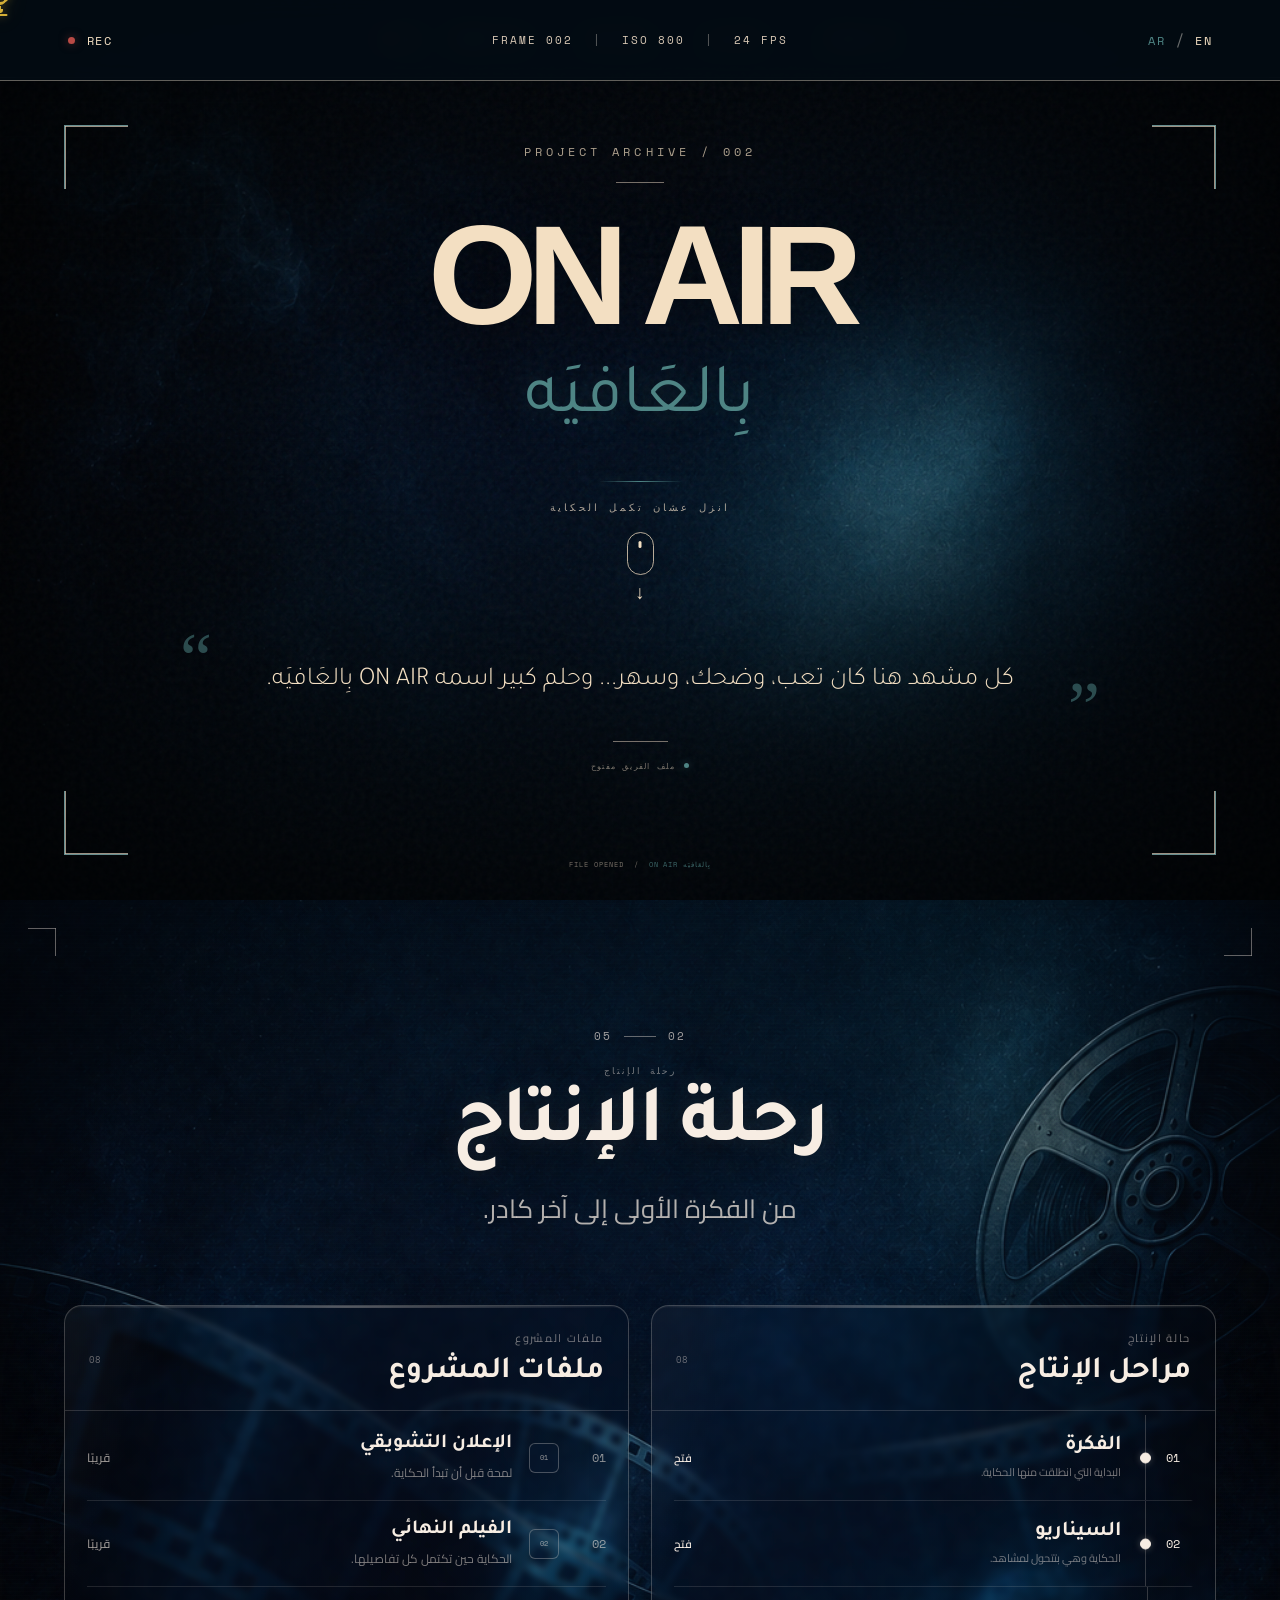
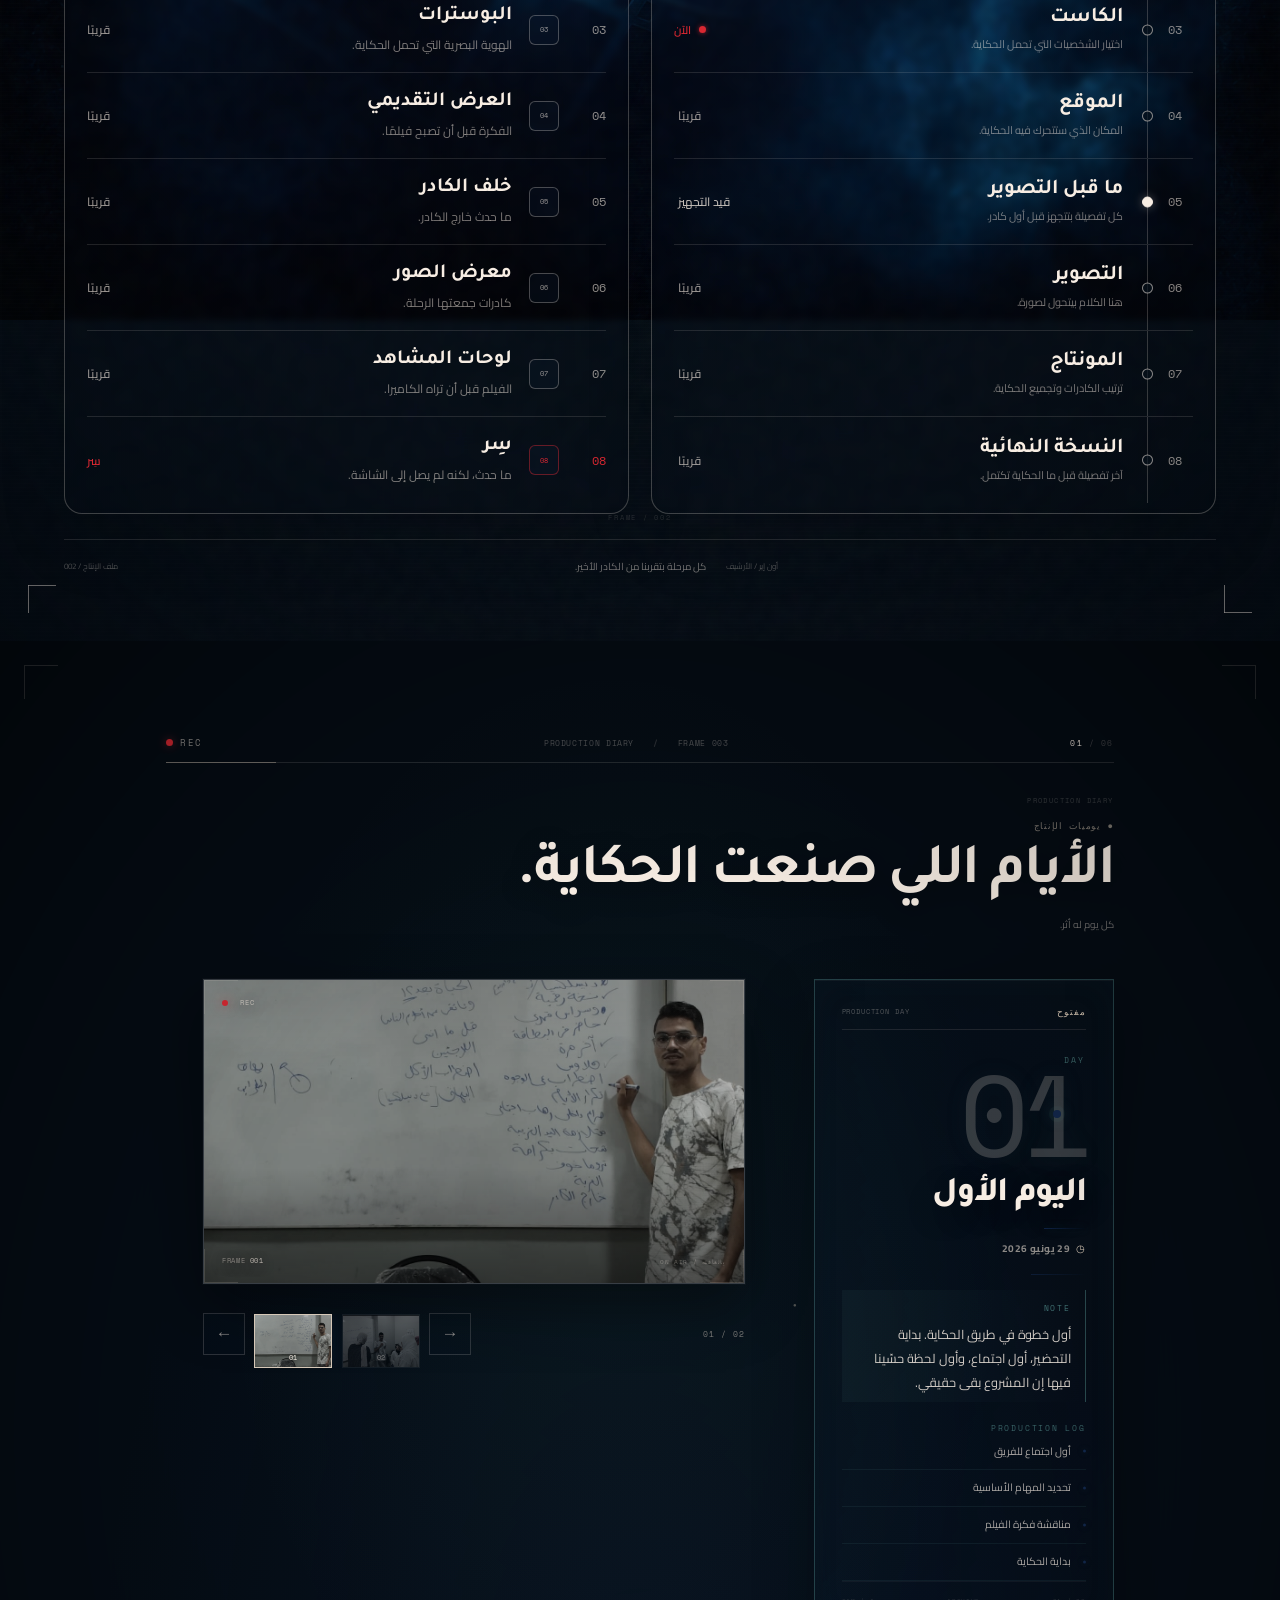
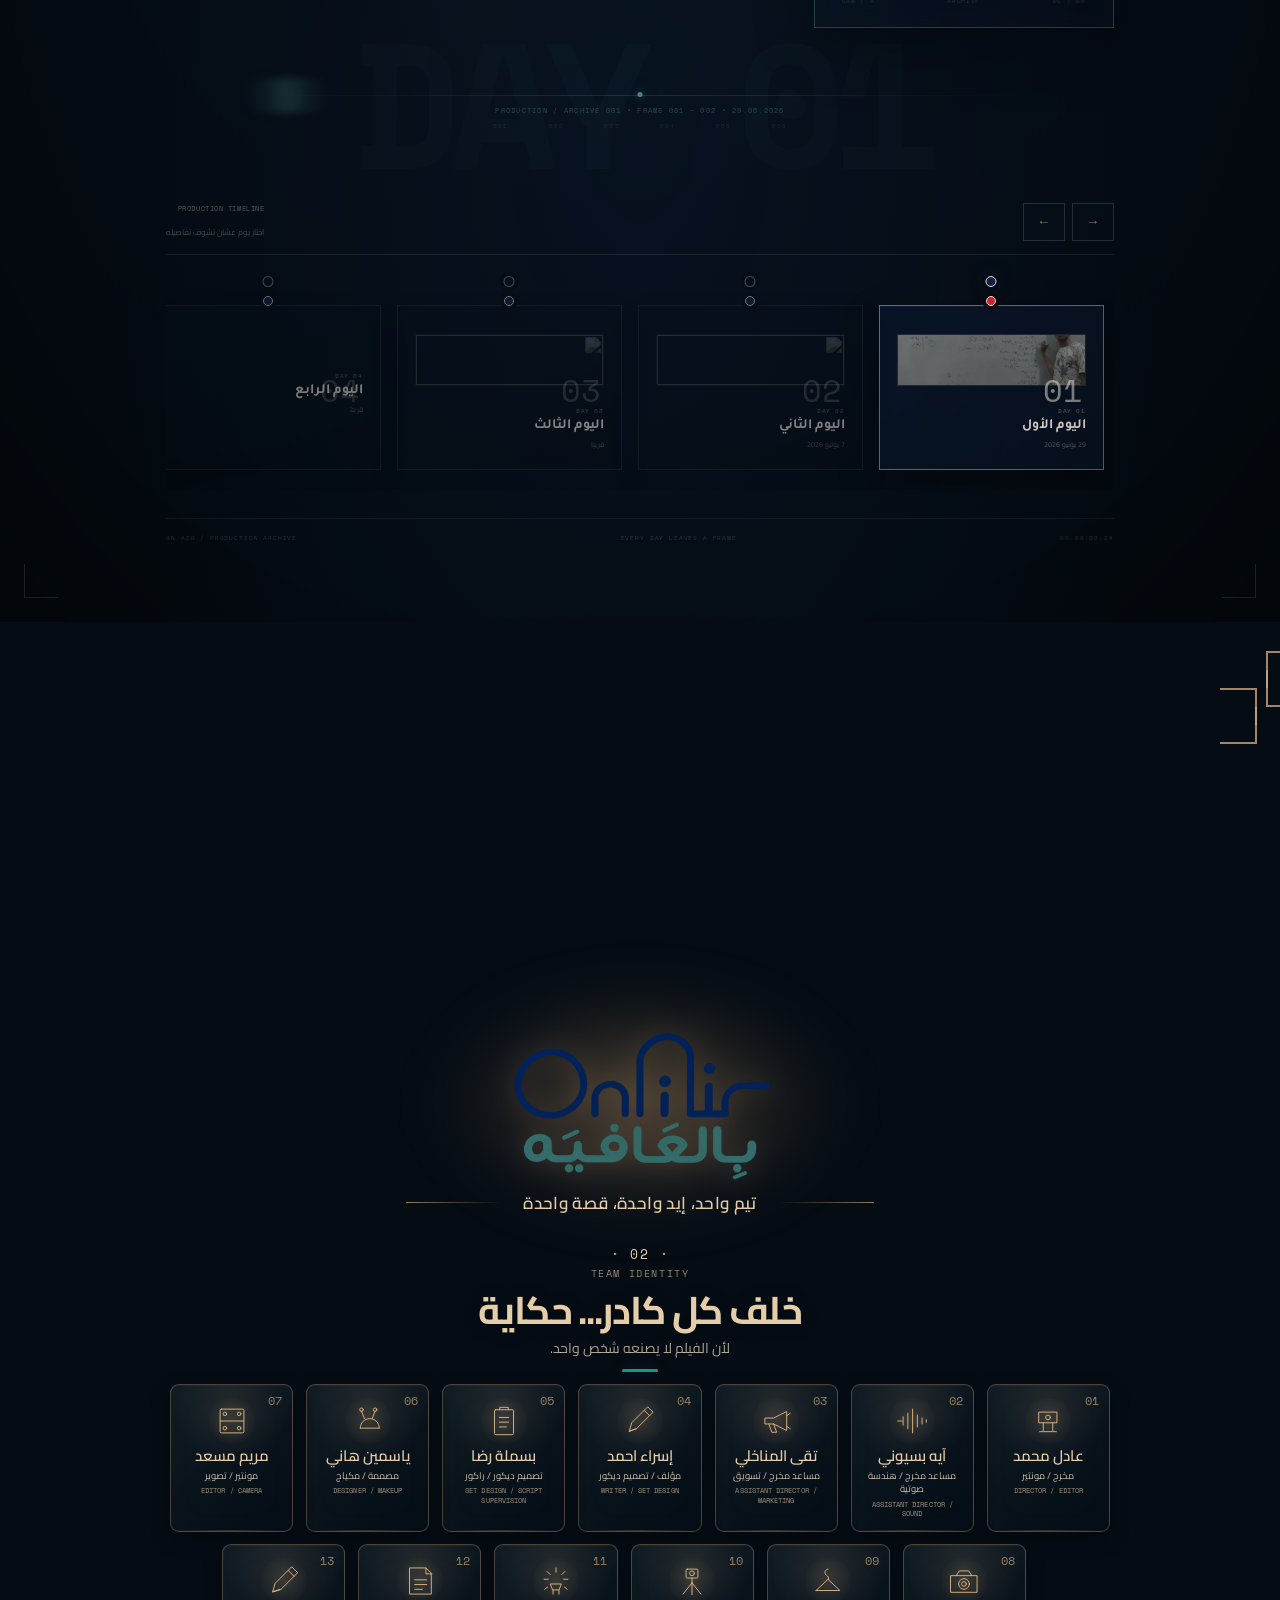
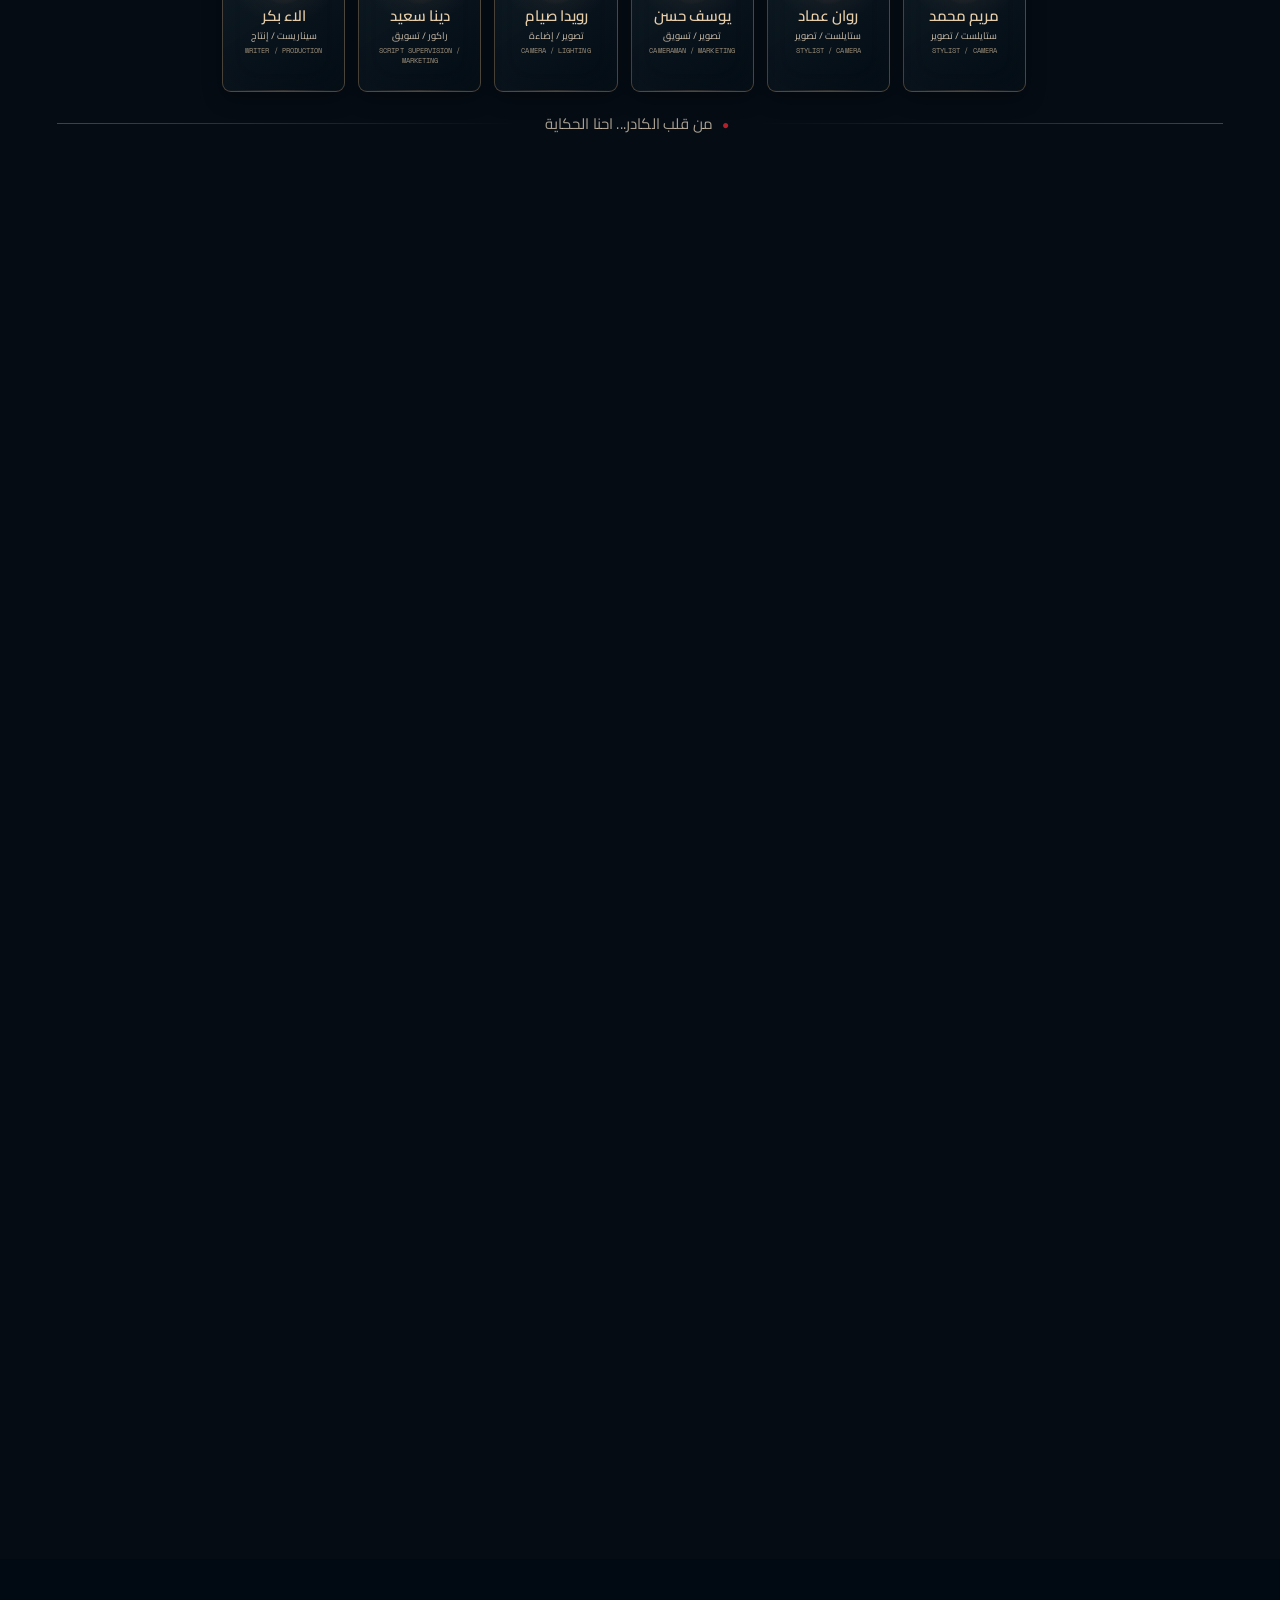
==== archive.html @ ffe22baa "Update website" ====
<!DOCTYPE html>
<html lang="ar" dir="rtl">

<head>

    <meta charset="UTF-8">

    <meta
        name="viewport"
        content="width=device-width, initial-scale=1.0"
    >

    <title>Archive — ON AIR بالعَافِية</title>


    <!-- =====================================================
         GOOGLE FONTS
    ====================================================== -->

    <link rel="preconnect" href="https://fonts.googleapis.com">

    <link
        rel="preconnect"
        href="https://fonts.gstatic.com"
        crossorigin
    >

    <link
        href="https://fonts.googleapis.com/css2?family=Cairo:wght@300;400;500;600;700;800&family=Space+Mono:wght@400;700&family=Tajawal:wght@300;400;500;700;800&display=swap"
        rel="stylesheet"
    >


    <!-- =====================================================
         ARCHIVE CSS
    ====================================================== -->

    <link
        rel="stylesheet"
        href="archive.css"
    >


    <!-- =====================================================
         PRODUCTION CSS
    ====================================================== -->

    <link
        rel="stylesheet"
        href="production.css"
    >

<!-- =====================================================
         ON AIR FINAL FIXES CSS
    ====================================================== -->

    <link 
    rel="stylesheet" 
    href="ON-AIR-final-fixes.css"
    >

    <!-- =====================================================
         STICKY NOTES CSS
    ====================================================== -->

<link
    rel="stylesheet"
    href="sticky-notes.css"
>

<!-- =====================================================
         CREW CSS
    ====================================================== -->

    <link
    rel="stylesheet"
    href="crew.css"
>

<!-- =====================================================
         DAYS CSS
    ====================================================== -->

     <link 
      rel="stylesheet"
      href="Days.css"
       >


</head>


<body data-page="archive">


<main id="website">


    <!-- =====================================================
         TOP BAR
    ===================================================== -->

    <header class="top-bar">


        <!-- LANGUAGE -->

        <div class="language">

            <button
                type="button"
                class="active"
                data-lang="ar"
                aria-pressed="true"
            >
                AR
            </button>

            <span>/</span>

            <button
                type="button"
                data-lang="en"
                aria-pressed="false"
            >
                EN
            </button>

        </div>


        <!-- TECHNICAL INFO -->

        <div class="technical-info">

            <span
                data-ar="FRAME 002"
                data-en="FRAME 002"
            >
                FRAME 002
            </span>

            <span class="separator">
                |
            </span>

            <span
                data-ar="ISO 800"
                data-en="ISO 800"
            >
                ISO 800
            </span>

            <span class="separator">
                |
            </span>

            <span
                data-ar="24 FPS"
                data-en="24 FPS"
            >
                24 FPS
            </span>

        </div>


        <!-- REC -->

        <div class="rec">

            <span class="rec-dot"></span>

            <span
                data-ar="REC"
                data-en="REC"
            >
                REC
            </span>

        </div>

    </header>



   
<!-- =====================================================
     CINEMATIC ARCHIVE INTRO
====================================================== -->

<section class="archive-page cinematic-archive">

    <!-- BACKGROUND IMAGE -->
    <div class="archive-background"></div>

    <!-- CINEMATIC OVERLAY -->
    <div class="archive-film-overlay"></div>

    <!-- GRID -->
    <div class="archive-grid"></div>

    <!-- VIGNETTE -->
    <div class="archive-vignette"></div>


    <!-- CAMERA CORNERS -->

    <div class="camera-corner top-left"></div>
    <div class="camera-corner top-right"></div>
    <div class="camera-corner bottom-left"></div>
    <div class="camera-corner bottom-right"></div>


    <!-- =================================================
         TECHNICAL HEADER
    ================================================== -->

    <div class="cinematic-tech">

        <div class="cinematic-rec">
            <span></span>
            REC
        </div>

        <div>
            FRAME 002
        </div>

        <i>|</i>

        <div>
            ISO 800
        </div>

        <i>|</i>

        <div>
            24 FPS
        </div>

        <i>|</i>

        <div>
            SOUND OFF
        </div>

    </div>


    <!-- =================================================
         MAIN CONTENT
    ================================================== -->

    <div class="cinematic-content">


        <!-- PROJECT LABEL -->

        <div class="cinematic-project-label">
            PROJECT ARCHIVE / 002
        </div>


        <!-- SMALL LINE -->

        <div class="cinematic-top-line"></div>


        <!-- =================================================
             TEAM NAME
        ================================================== -->

        <div class="cinematic-logo">

            <div
                class="cinematic-logo-en"
                data-ar="ON AIR"
                data-en="ON AIR"
            >
                ON AIR
            </div>

            <div
                class="cinematic-logo-ar"
                data-ar="بِالعَافيَه"
                data-en="بِالعَافيَه"
            >
                بِالعَافيَه
            </div>

        </div>


        <!-- =================================================
             SCROLL
        ================================================== -->

        <div class="cinematic-scroll">

            <div class="cinematic-scroll-line"></div>

            <div
                class="cinematic-scroll-text"
                data-ar="انزل عشان تكمل الحكاية"
                data-en="SCROLL TO CONTINUE"
            >
                انزل عشان تكمل الحكاية
            </div>

            <div class="cinematic-mouse">

                <span></span>

            </div>

            <div class="cinematic-arrow">
                ↓
            </div>

        </div>


        <!-- =================================================
             TEAM STATEMENT
        ================================================== -->

        <div class="cinematic-statement">

            <span class="quote-mark quote-left">
                “
            </span>

            <p
                data-ar="كل مشهد هنا كان تعب، وضحك، وسهر... وحلم كبير اسمه ON AIR بِالعَافيَه."
                data-en="Every frame here carried effort, laughter, sleepless nights... and one big dream called ON AIR."
            >
                كل مشهد هنا كان تعب، وضحك، وسهر...
                <br>
                وحلم كبير اسمه
                <strong>ON AIR بِالعَافيَه</strong>.
            </p>

            <span class="quote-mark quote-right">
                ”
            </span>

        </div>


        <!-- DIVIDER -->

        <div class="cinematic-divider"></div>


        <!-- STATUS -->

        <div class="cinematic-status">

            <span class="status-dot"></span>

            <span
                data-ar="ملف الفريق مفتوح"
                data-en="TEAM FILE OPEN"
            >
                ملف الفريق مفتوح
            </span>

        </div>


    </div>


    <!-- =================================================
         BOTTOM META
    ================================================== -->

    <div class="cinematic-bottom-meta">

        <span>
            FILE OPENED
        </span>

        <span>/</span>

        <span class="meta-team">
            ON AIR بِالعَافيَه
        </span>

    </div>

</section>


<!-- =========================================================
     ON AIR — PRODUCTION JOURNEY
     FINAL / TRANSPARENT NAVY VERSION
========================================================= -->

<section class="oa-production" id="productionSection">

    <div class="oa-production-bg"></div>
    <div class="oa-production-overlay"></div>

    <span class="oa-prod-corner oa-prod-tl"></span>
    <span class="oa-prod-corner oa-prod-tr"></span>
    <span class="oa-prod-corner oa-prod-bl"></span>
    <span class="oa-prod-corner oa-prod-br"></span>


    <!-- HEADER -->
    <header class="oa-production-header">

        <div class="oa-production-index">
            <span>02</span>
            <i></i>
            <span>05</span>
        </div>

        <div
            class="oa-production-label"
            data-ar="رحلة الإنتاج"
            data-en="PRODUCTION JOURNEY"
        >
            رحلة الإنتاج
        </div>

        <h2
            data-ar="رحلة الإنتاج"
            data-en="Production Journey"
        >
            رحلة الإنتاج
        </h2>

        <p
            data-ar="من الفكرة الأولى إلى آخر كادر."
            data-en="From the first idea to the final frame."
        >
            من الفكرة الأولى إلى آخر كادر.
        </p>

    </header>


    <!-- =====================================================
         TABLES
    ====================================================== -->

    <div class="oa-production-tables">


        <!-- =================================================
             LEFT — PROJECT FILES
        ================================================== -->

        <section class="oa-production-table oa-files-table">

            <header class="oa-table-header">

                <div>

                    <span
                        data-ar="ملفات المشروع"
                        data-en="PROJECT FILES"
                    >
                        ملفات المشروع
                    </span>

                    <h3
                        data-ar="ملفات المشروع"
                        data-en="Project Files"
                    >
                        ملفات المشروع
                    </h3>

                </div>

                <small>08</small>

            </header>


            <div class="oa-files-list">


                <!-- 01 -->
                <article class="oa-file-row">

                    <div class="oa-file-number">01</div>

                    <div class="oa-file-symbol">01</div>

                    <div class="oa-file-info">

                        <h4
                            data-ar="الإعلان التشويقي"
                            data-en="Trailer"
                        >
                            الإعلان التشويقي
                        </h4>

                        <p
                            data-ar="لمحة قبل أن تبدأ الحكاية."
                            data-en="A glimpse before the story begins."
                        >
                            لمحة قبل أن تبدأ الحكاية.
                        </p>

                    </div>

                    <div
                        class="oa-file-state"
                        data-ar="قريبًا"
                        data-en="Soon"
                    >
                        قريبًا
                    </div>

                </article>


                <!-- 02 -->
                <article class="oa-file-row">

                    <div class="oa-file-number">02</div>

                    <div class="oa-file-symbol">02</div>

                    <div class="oa-file-info">

                        <h4
                            data-ar="الفيلم النهائي"
                            data-en="Final Film"
                        >
                            الفيلم النهائي
                        </h4>

                        <p
                            data-ar="الحكاية حين تكتمل كل تفاصيلها."
                            data-en="The story when every detail is complete."
                        >
                            الحكاية حين تكتمل كل تفاصيلها.
                        </p>

                    </div>

                    <div
                        class="oa-file-state"
                        data-ar="قريبًا"
                        data-en="Soon"
                    >
                        قريبًا
                    </div>

                </article>


                <!-- 03 -->
                <article class="oa-file-row">

                    <div class="oa-file-number">03</div>

                    <div class="oa-file-symbol">03</div>

                    <div class="oa-file-info">

                        <h4
                            data-ar="البوسترات"
                            data-en="Posters"
                        >
                            البوسترات
                        </h4>

                        <p
                            data-ar="الهوية البصرية التي تحمل الحكاية."
                            data-en="The visual identity carrying the story."
                        >
                            الهوية البصرية التي تحمل الحكاية.
                        </p>

                    </div>

                    <div
                        class="oa-file-state"
                        data-ar="قريبًا"
                        data-en="Soon"
                    >
                        قريبًا
                    </div>

                </article>


                <!-- 04 -->
                <article class="oa-file-row">

                    <div class="oa-file-number">04</div>

                    <div class="oa-file-symbol">04</div>

                    <div class="oa-file-info">

                        <h4
                            data-ar="العرض التقديمي"
                            data-en="Pitch Deck"
                        >
                            العرض التقديمي
                        </h4>

                        <p
                            data-ar="الفكرة قبل أن تصبح فيلمًا."
                            data-en="The idea before it becomes a film."
                        >
                            الفكرة قبل أن تصبح فيلمًا.
                        </p>

                    </div>

                    <div
                        class="oa-file-state"
                        data-ar="قريبًا"
                        data-en="Soon"
                    >
                        قريبًا
                    </div>

                </article>


                <!-- 05 -->
                <article class="oa-file-row">

                    <div class="oa-file-number">05</div>

                    <div class="oa-file-symbol">05</div>

                    <div class="oa-file-info">

                        <h4
                            data-ar="خلف الكادر"
                            data-en="Behind the Frame"
                        >
                            خلف الكادر
                        </h4>

                        <p
                            data-ar="ما حدث خارج الكادر."
                            data-en="What happened outside the frame."
                        >
                            ما حدث خارج الكادر.
                        </p>

                    </div>

                    <div
                        class="oa-file-state"
                        data-ar="قريبًا"
                        data-en="Soon"
                    >
                        قريبًا
                    </div>

                </article>


                <!-- 06 -->
                <article class="oa-file-row">

                    <div class="oa-file-number">06</div>

                    <div class="oa-file-symbol">06</div>

                    <div class="oa-file-info">

                        <h4
                            data-ar="معرض الصور"
                            data-en="Photo Gallery"
                        >
                            معرض الصور
                        </h4>

                        <p
                            data-ar="كادرات جمعتها الرحلة."
                            data-en="Frames collected throughout the journey."
                        >
                            كادرات جمعتها الرحلة.
                        </p>

                    </div>

                    <div
                        class="oa-file-state"
                        data-ar="قريبًا"
                        data-en="Soon"
                    >
                        قريبًا
                    </div>

                </article>


                <!-- 07 -->
                <article class="oa-file-row">

                    <div class="oa-file-number">07</div>

                    <div class="oa-file-symbol">07</div>

                    <div class="oa-file-info">

                        <h4
                            data-ar="لوحات المشاهد"
                            data-en="Storyboard"
                        >
                            لوحات المشاهد
                        </h4>

                        <p
                            data-ar="الفيلم قبل أن تراه الكاميرا."
                            data-en="The film before the camera sees it."
                        >
                            الفيلم قبل أن تراه الكاميرا.
                        </p>

                    </div>

                    <div
                        class="oa-file-state"
                        data-ar="قريبًا"
                        data-en="Soon"
                    >
                        قريبًا
                    </div>

                </article>


                <!-- 08 -->
                <article class="oa-file-row secret">

                    <div class="oa-file-number">08</div>

                    <div class="oa-file-symbol">08</div>

                    <div class="oa-file-info">

                        <h4
                            data-ar="سِر"
                            data-en="The Secret"
                        >
                            سِر
                        </h4>

                        <p
                            data-ar="ما حدث، لكنه لم يصل إلى الشاشة."
                            data-en="What happened, but never reached the screen."
                        >
                            ما حدث، لكنه لم يصل إلى الشاشة.
                        </p>

                    </div>

                    <div
                        class="oa-file-state"
                        data-ar="سِر"
                        data-en="Secret"
                    >
                        سِر
                    </div>

                </article>

            </div>

        </section>



        <!-- =================================================
             RIGHT — PRODUCTION STATUS
        ================================================== -->

        <section class="oa-production-table oa-status-table">

            <header class="oa-table-header">

                <div>

                    <span
                        data-ar="حالة الإنتاج"
                        data-en="PRODUCTION STATUS"
                    >
                        حالة الإنتاج
                    </span>

                    <h3
                        data-ar="مراحل الإنتاج"
                        data-en="Production Stages"
                    >
                        مراحل الإنتاج
                    </h3>

                </div>

                <small>08</small>

            </header>


            <div class="oa-status-list">


                <!-- 01 — CLICKABLE -->
                <a
                    class="oa-status-row active clickable"
                    href="idea.html"
                >

                    <div class="oa-status-number">01</div>

                    <div class="oa-status-marker"></div>

                    <div class="oa-status-info">

                        <h4
                            data-ar="الفكرة"
                            data-en="The Idea"
                        >
                            الفكرة
                        </h4>

                        <p
                            data-ar="البداية التي انطلقت منها الحكاية."
                            data-en="The beginning from which the story emerged."
                        >
                            البداية التي انطلقت منها الحكاية.
                        </p>

                    </div>

                    <span
                        class="oa-status-live open-status"
                         data-ar="فتح"
                         data-en="Open"
>
                                <i></i>
                             فتح
                           </span>

                </a>


                <!-- 02 — CLICKABLE -->
                <a
                    class="oa-status-row active clickable"
                    href="script.html"
                >

                    <div class="oa-status-number">02</div>

                    <div class="oa-status-marker"></div>

                    <div class="oa-status-info">

                        <h4
                            data-ar="السيناريو"
                            data-en="The Script"
                        >
                            السيناريو
                        </h4>

                        <p
                            data-ar="الحكاية وهي بتتحول لمشاهد."
                            data-en="The story taking shape as scenes."
                        >
                            الحكاية وهي بتتحول لمشاهد.
                        </p>

                    </div>

                   <span
                       class="oa-status-live open-status"
                   data-ar="فتح"
                  data-en="Open"
>
                  <i></i>
                  فتح
                      </span>

                </a>


                <!-- 03 -->
                <div class="oa-status-row">

                    <div class="oa-status-number">03</div>

                    <div class="oa-status-marker"></div>

                    <div class="oa-status-info">

                        <h4
                            data-ar="الكاست"
                            data-en="Cast"
                        >
                            الكاست
                        </h4>

                        <p
                            data-ar="اختيار الشخصيات التي تحمل الحكاية."
                            data-en="Choosing the characters who carry the story."
                        >
                            اختيار الشخصيات التي تحمل الحكاية.
                        </p>

                    </div>
                    
                    <span
                          class="oa-status-live now-status"
                             data-ar="الآن"
                            data-en="Now"
>
                         <i></i>
                         الآن
               </span> 

                </div>


                <!-- 04 -->
                <div class="oa-status-row">

                    <div class="oa-status-number">04</div>

                    <div class="oa-status-marker"></div>

                    <div class="oa-status-info">

                        <h4
                            data-ar="الموقع"
                            data-en="Location"
                        >
                            الموقع
                        </h4>

                        <p
                            data-ar="المكان الذي ستتحرك فيه الحكاية."
                            data-en="The place where the story will unfold."
                        >
                            المكان الذي ستتحرك فيه الحكاية.
                        </p>

                    </div>

                    <div
                        class="oa-status-state"
                        data-ar="قريبًا"
                        data-en="Soon"
                    >
                        قريبًا
                    </div>

                </div>


                <!-- 05 -->
                <div class="oa-status-row active">

                    <div class="oa-status-number">05</div>

                    <div class="oa-status-marker"></div>

                    <div class="oa-status-info">

                        <h4
                            data-ar="ما قبل التصوير"
                            data-en="Pre-Production"
                        >
                            ما قبل التصوير
                        </h4>

                        <p
                            data-ar="كل تفصيلة بتتجهز قبل أول كادر."
                            data-en="Every detail prepared before the first frame."
                        >
                            كل تفصيلة بتتجهز قبل أول كادر.
                        </p>

                    </div>

                    <div
                        class="oa-status-state"
                        data-ar="قيد التجهيز"
                        data-en="In progress"
                    >
                        قيد التجهيز
                    </div>

                </div>


                <!-- 06 -->
                <div class="oa-status-row">

                    <div class="oa-status-number">06</div>

                    <div class="oa-status-marker"></div>

                    <div class="oa-status-info">

                        <h4
                            data-ar="التصوير"
                            data-en="Shooting"
                        >
                            التصوير
                        </h4>

                        <p
                            data-ar="هنا الكلام بيتحول لصورة."
                            data-en="Where words become images."
                        >
                            هنا الكلام بيتحول لصورة.
                        </p>

                    </div>

                    <div
                        class="oa-status-state"
                        data-ar="قريبًا"
                        data-en="Soon"
                    >
                        قريبًا
                    </div>

                </div>


                <!-- 07 -->
                <div class="oa-status-row">

                    <div class="oa-status-number">07</div>

                    <div class="oa-status-marker"></div>

                    <div class="oa-status-info">

                        <h4
                            data-ar="المونتاج"
                            data-en="Editing"
                        >
                            المونتاج
                        </h4>

                        <p
                            data-ar="ترتيب الكادرات وتجميع الحكاية."
                            data-en="Shaping the frames into one story."
                        >
                            ترتيب الكادرات وتجميع الحكاية.
                        </p>

                    </div>

                    <div
                        class="oa-status-state"
                        data-ar="قريبًا"
                        data-en="Soon"
                    >
                        قريبًا
                    </div>

                </div>


                <!-- 08 -->
                <div class="oa-status-row">

                    <div class="oa-status-number">08</div>

                    <div class="oa-status-marker"></div>

                    <div class="oa-status-info">

                        <h4
                            data-ar="النسخة النهائية"
                            data-en="Final Cut"
                        >
                            النسخة النهائية
                        </h4>

                        <p
                            data-ar="آخر تفصيلة قبل ما الحكاية تكتمل."
                            data-en="The final detail before the story is complete."
                        >
                            آخر تفصيلة قبل ما الحكاية تكتمل.
                        </p>

                    </div>

                    <div
                        class="oa-status-state"
                        data-ar="قريبًا"
                        data-en="Soon"
                    >
                        قريبًا
                    </div>

                </div>

            </div>

        </section>

    </div>


    <!-- FOOTER -->

    <footer class="oa-production-footer">

        <span
            data-ar="ملف الإنتاج / 002"
            data-en="PRODUCTION FILE / 002"
        >
            ملف الإنتاج / 002
        </span>

        <p
            data-ar="كل مرحلة بتقربنا من الكادر الأخير."
            data-en="Every stage brings us closer to the final frame."
        >
            كل مرحلة بتقربنا من الكادر الأخير.
        </p>

        <span
            data-ar="أون إير / الأرشيف"
            data-en="ON AIR / ARCHIVE"
        >
            أون إير / الأرشيف
        </span>

    </footer>

</section>


<!-- =========================================================
     ON AIR — PRODUCTION DAYS
     CINEMATIC PRODUCTION DIARY
========================================================= -->

<section
    class="oa-days"
    id="production-days"
    dir="rtl"
>

    <!-- ATMOSPHERE -->
    <div class="oa-days-bg"></div>
    <div class="oa-days-vignette"></div>
    <div class="oa-days-grid"></div>
    <div class="oa-days-grain"></div>


    <!-- CAMERA CORNERS -->
    <span class="oa-days-corner oa-days-tl"></span>
    <span class="oa-days-corner oa-days-tr"></span>
    <span class="oa-days-corner oa-days-bl"></span>
    <span class="oa-days-corner oa-days-br"></span>


    <!-- =====================================================
         HEADER
    ====================================================== -->

    <header class="oa-days-header">

        <div class="oa-days-header-line">

            <div class="oa-days-rec">
                <span></span>
                REC
            </div>

            <div class="oa-days-tech">
                PRODUCTION DIARY
                <b>/</b>
                FRAME 003
            </div>

            <div class="oa-days-count">
                <strong id="oaDaysCurrent">
                    01
                </strong>
                <span>/</span>
                <span id="oaDaysTotal">
                    06
                </span>
            </div>

        </div>


        <div class="oa-days-heading">

            <span class="oa-days-kicker">
                ● يوميات الإنتاج
            </span>

            <h2>
                الأيام اللي صنعت الحكاية.
            </h2>

            <p>
                كل يوم له أثر.
            </p>

        </div>

    </header>


    <!-- =====================================================
         FEATURED DAY
    ====================================================== -->

    <main class="oa-days-featured">


        <!-- IMAGE SIDE -->

        <div class="oa-days-media">

            <div class="oa-days-main-image">

                <img
                    id="oaDaysMainImage"
                    src=""
                    alt=""
                >

                <div class="oa-days-image-overlay"></div>

                <div class="oa-days-image-corners">
                    <i></i>
                    <i></i>
                    <i></i>
                    <i></i>
                </div>


                <div class="oa-days-image-rec">
                    <span></span>
                    REC
                </div>


                <div class="oa-days-image-frame">

                    FRAME

                    <strong id="oaDaysFrame">
                        001
                    </strong>

                </div>


                <div class="oa-days-image-brand">
                    ON AIR / بِالعَافيَه
                </div>

            </div>


            <!-- PHOTO SELECTOR -->

            <div class="oa-days-gallery">

                <button
                    type="button"
                    class="oa-days-photo-arrow"
                    id="oaDaysPhotoPrev"
                    aria-label="Previous photo"
                >
                    ←
                </button>


                <div
                    class="oa-days-thumbs"
                    id="oaDaysThumbs"
                ></div>


                <button
                    type="button"
                    class="oa-days-photo-arrow"
                    id="oaDaysPhotoNext"
                    aria-label="Next photo"
                >
                    →
                </button>


                <span
                    class="oa-days-photo-counter"
                    id="oaDaysPhotoCounter"
                >
                    01 / 02
                </span>

            </div>

        </div>


        <!-- INFO SIDE -->

        <aside class="oa-days-info">

            <div class="oa-days-info-top">

                <span>
                    PRODUCTION DAY
                </span>

                <strong id="oaDaysStatus">
                    OPEN
                </strong>

            </div>


            <div class="oa-days-number-label">
                DAY
            </div>


            <div
                class="oa-days-number"
                id="oaDaysNumber"
            >
                01
            </div>


            <h3 id="oaDaysTitle">
                اليوم الأول
            </h3>


            <div class="oa-days-date">

                <span>◷</span>

                <strong id="oaDaysDate">
                    29 يونيو 2026
                </strong>

            </div>


            <div class="oa-days-divider"></div>


            <div class="oa-days-note">

                <span>
                    NOTE
                </span>

                <p id="oaDaysDescription">
                    أول خطوة في طريق الحكاية.
                </p>

            </div>


            <div class="oa-days-log">

                <span>
                    PRODUCTION LOG
                </span>

                <ul id="oaDaysEvents"></ul>

            </div>


            <div class="oa-days-info-footer">

                <span>
                    CAM / A
                </span>

                <span>
                    ARCHIVE
                </span>

                <span id="oaDaysIndex">
                    01 / 06
                </span>

            </div>

        </aside>

    </main>


    <!-- =====================================================
         DAY TIMELINE
    ====================================================== -->

    <section class="oa-days-timeline">

        <div class="oa-days-timeline-head">

            <div>

                <span>
                    PRODUCTION TIMELINE
                </span>

                <small>
                 اختار يوم عشان تشوف تفاصيله
                </small>

            </div>


            <div class="oa-days-day-arrows">

                <button
                    type="button"
                    id="oaDaysPrev"
                    aria-label="Previous day"
                >
                    ←
                </button>

                <button
                    type="button"
                    id="oaDaysNext"
                    aria-label="Next day"
                >
                    →
                </button>

            </div>

        </div>


        <div
            class="oa-days-track"
            id="oaDaysTrack"
        ></div>

    </section>


    <!-- FOOTER -->

    <footer class="oa-days-footer">

        <span>
            ON AIR / PRODUCTION ARCHIVE
        </span>

        <span>
            EVERY DAY LEAVES A FRAME
        </span>

        <span>
            00:00:03:24
        </span>

    </footer>

</section>

<!-- =========================================================
     ON AIR — TEAM IDENTITY / CREW
     REBUILT FROM ZERO
========================================================= -->

<section class="onair-team-stage" id="teamCrewArchive">

    <!-- CINEMATIC BACKGROUND -->
    <div class="onair-team-bg"></div>
    <div class="onair-team-vignette"></div>
    <div class="onair-team-grain"></div>

    <!-- CAMERA FRAME -->
    <div class="onair-corner onair-corner-tl"></div>
    <div class="onair-corner onair-corner-tr"></div>
    <div class="onair-corner onair-corner-bl"></div>
    <div class="onair-corner onair-corner-br"></div>


    <!-- =====================================================
         TOP IDENTITY
    ====================================================== -->

    <div class="onair-identity">

        <div class="onair-logo-light">
            <img
                src="images/team-logo.png"
                alt="ON AIR بالعافية"
            >
        </div>

        <div class="onair-identity-line">
            <span></span>
            <strong>تيم واحد، إيد واحدة، قصة واحدة</strong>
            <span></span>
        </div>

    </div>


    <!-- =====================================================
         FILM STRIP
    ====================================================== -->

    <div class="onair-film-strip" aria-hidden="true">

        <div class="film-holes top">
            <i></i><i></i><i></i><i></i><i></i><i></i>
            <i></i><i></i><i></i><i></i><i></i><i></i>
            <i></i><i></i><i></i><i></i><i></i><i></i>
            <i></i><i></i><i></i><i></i><i></i><i></i>
            <i></i><i></i><i></i><i></i><i></i><i></i>
            <i></i><i></i><i></i><i></i><i></i><i></i>
            <i></i><i></i><i></i><i></i><i></i><i></i>
            <i></i><i></i><i></i><i></i><i></i><i></i>
            <i></i><i></i><i></i><i></i><i></i><i></i>
        </div>

        <div class="film-holes bottom">
            <i></i><i></i><i></i><i></i><i></i><i></i>
            <i></i><i></i><i></i><i></i><i></i><i></i>
            <i></i><i></i><i></i><i></i><i></i><i></i>
            <i></i><i></i><i></i><i></i><i></i><i></i>
            <i></i><i></i><i></i><i></i><i></i><i></i>
            <i></i><i></i><i></i><i></i><i></i><i></i>
            <i></i><i></i><i></i><i></i><i></i><i></i>
            <i></i><i></i><i></i><i></i><i></i><i></i>
            <i></i><i></i><i></i><i></i><i></i>
        </div>

    </div>


    <!-- =====================================================
         SECTION TITLE
    ====================================================== -->

    <div class="onair-crew-heading">

        <div class="onair-section-number">
            <span>•</span>
            <b>02</b>
            <span>•</span>
        </div>

        <div class="onair-section-label">
            TEAM IDENTITY
        </div>

        <h2>
            خلف كل كادر... حكاية
        </h2>

        <p>
            لأن الفيلم لا يصنعه شخص واحد.
        </p>

        <div class="onair-heading-line"></div>

    </div>


    <!-- =====================================================
         CREW GRID
    ====================================================== -->

    <div class="onair-crew-grid">


        <!-- 01 -->
        <article class="onair-member">

            <div class="member-number">01</div>

            <div class="member-icon">
                <svg viewBox="0 0 64 64">
                    <use href="#icon-director"></use>
                </svg>
            </div>

            <div class="member-info">
                <h3>عادل محمد</h3>
                <span>مخرج / مونتير</span>
                <small>DIRECTOR / EDITOR</small>
            </div>

        </article>


        <!-- 02 -->
        <article class="onair-member">

            <div class="member-number">02</div>

            <div class="member-icon">
                <svg viewBox="0 0 64 64">
                    <use href="#icon-sound"></use>
                </svg>
            </div>

            <div class="member-info">
                <h3>آيه بسيوني</h3>
                <span>مساعد مخرج / هندسة صوتية </span>
                <small>ASSISTANT DIRECTOR / SOUND</small>
            </div>

        </article>


        <!-- 03 -->
        <article class="onair-member">

            <div class="member-number">03</div>

            <div class="member-icon">
                <svg viewBox="0 0 64 64">
                    <use href="#icon-megaphone"></use>
                </svg>
            </div>

            <div class="member-info">
                <h3>تقى المناخلي</h3>
                <span>مساعد مخرج / تسويق</span>
                <small>ASSISTANT DIRECTOR / MARKETING</small>
            </div>

        </article>


        <!-- 04 -->
        <article class="onair-member">

            <div class="member-number">04</div>

            <div class="member-icon">
                <svg viewBox="0 0 64 64">
                    <use href="#icon-pencil"></use>
                </svg>
            </div>

            <div class="member-info">
                <h3>إسراء احمد</h3>
                <span>مؤلف / تصميم ديكور</span>
                <small> WRITER / SET DESIGN</small>
            </div>

        </article>


        <!-- 05 -->
        <article class="onair-member">

            <div class="member-number">05</div>

            <div class="member-icon">
                <svg viewBox="0 0 64 64">
                    <use href="#icon-clipboard"></use>
                </svg>
            </div>

            <div class="member-info">
                <h3>بسملة رضا</h3>
                <span>تصميم ديكور / راكور </span>
                <small> SET DESIGN / SCRIPT SUPERVISION</small>
            </div>

        </article>


        <!-- 06 -->
        <article class="onair-member">

            <div class="member-number">06</div>

            <div class="member-icon">
                <svg viewBox="0 0 64 64">
                    <use href="#icon-makeup"></use>
                </svg>
            </div>

            <div class="member-info">
                <h3>ياسمين هاني</h3>
                <span>مصممة / مكياج</span>
                <small>DESIGNER / MAKEUP</small>
            </div>

        </article>


        <!-- 07 -->
        <article class="onair-member">

            <div class="member-number">07</div>

            <div class="member-icon">
                <svg viewBox="0 0 64 64">
                    <use href="#icon-film"></use>
                </svg>
            </div>

            <div class="member-info">
                <h3>مريم مسعد</h3>
                <span>مونتير / تصوير </span>
                <small>EDITOR / CAMERA</small>
            </div>

        </article>


        <!-- 08 -->
        <article class="onair-member">

            <div class="member-number">08</div>

            <div class="member-icon">
                <svg viewBox="0 0 64 64">
                    <use href="#icon-camera"></use>
                </svg>
            </div>

            <div class="member-info">
                <h3>مريم محمد</h3>
                <span>ستايلست / تصوير</span>
                <small>STYLIST / CAMERA</small>
            </div>

        </article>


        <!-- 09 -->
        <article class="onair-member">

            <div class="member-number">09</div>

            <div class="member-icon">
                <svg viewBox="0 0 64 64">
                    <use href="#icon-hanger"></use>
                </svg>
            </div>

            <div class="member-info">
                <h3>روان عماد</h3>
                <span>ستايلست / تصوير</span>
                <small>STYLIST / CAMERA</small>
            </div>

        </article>


        <!-- 10 -->
        <article class="onair-member">

            <div class="member-number">10</div>

            <div class="member-icon">
                <svg viewBox="0 0 64 64">
                    <use href="#icon-tripod"></use>
                </svg>
            </div>

            <div class="member-info">
                <h3>يوسف حسن</h3>
                <span>تصوير / تسويق</span>
                <small>CAMERAMAN / MARKETING</small>
            </div>

        </article>


        <!-- 11 -->
        <article class="onair-member">

            <div class="member-number">11</div>

            <div class="member-icon">
                <svg viewBox="0 0 64 64">
                    <use href="#icon-light"></use>
                </svg>
            </div>

            <div class="member-info">
                <h3>رويدا صيام</h3>
                <span>تصوير / إضاءة</span>
                <small>CAMERA / LIGHTING</small>
            </div>

        </article>


        <!-- 12 -->
        <article class="onair-member">

            <div class="member-number">12</div>

            <div class="member-icon">
                <svg viewBox="0 0 64 64">
                    <use href="#icon-script"></use>
                </svg>
            </div>

            <div class="member-info">
                <h3>دينا سعيد</h3>
                <span>راكور / تسويق</span>
                <small>SCRIPT SUPERVISION / MARKETING</small>
            </div>

        </article>


        <!-- 13 -->
        <article class="onair-member">

            <div class="member-number">13</div>

            <div class="member-icon">
                <svg viewBox="0 0 64 64">
                    <use href="#icon-writer"></use>
                </svg>
            </div>

            <div class="member-info">
                <h3>الاء بكر</h3>
                <span>سيناريست / إنتاج</span>
                <small>WRITER / PRODUCTION</small>
            </div>

        </article>

    </div>


    <!-- =====================================================
         BOTTOM STATEMENT
    ====================================================== -->

    <div class="onair-bottom-statement">

        <span></span>

        <div>
            <b>●</b>
            من قلب الكادر... احنا الحكاية
        </div>

        <span></span>

    </div>


    <!-- =====================================================
         SVG ICON SYSTEM
    ====================================================== -->

    <svg
        class="onair-icon-defs"
        width="0"
        height="0"
        aria-hidden="true"
    >

        <defs>

            <!-- Director -->
            <symbol id="icon-director" viewBox="0 0 64 64">
                <path d="M17 17h30v18H17z"/>
                <path d="M24 35v13M40 35v13"/>
                <path d="M18 50h28"/>
                <circle cx="32" cy="26" r="4"/>
            </symbol>

            <!-- Sound -->
            <symbol id="icon-sound" viewBox="0 0 64 64">
                <path d="M8 32h7"/>
                <path d="M17 25v14"/>
                <path d="M25 19v26"/>
                <path d="M33 12v40"/>
                <path d="M41 22v20"/>
                <path d="M49 27v10"/>
                <path d="M56 30v4"/>
            </symbol>

            <!-- Megaphone -->
            <symbol id="icon-megaphone" viewBox="0 0 64 64">
                <path d="M14 27h14l22-11v32L28 37H14z"/>
                <path d="M28 37l5 14h-8l-5-14"/>
                <path d="M50 23l6-4"/>
                <path d="M50 41l6 4"/>
            </symbol>

            <!-- Pencil -->
            <symbol id="icon-pencil" viewBox="0 0 64 64">
                <path d="M14 49l4-14 27-27 9 9-27 27z"/>
                <path d="M39 14l9 9"/>
                <path d="M14 49l12-4"/>
            </symbol>

            <!-- Clipboard -->
            <symbol id="icon-clipboard" viewBox="0 0 64 64">
                <rect x="16" y="13" width="32" height="42" rx="2"/>
                <path d="M25 13v-4h14v4"/>
                <path d="M24 26h16M24 34h16M24 42h12"/>
            </symbol>

            <!-- Makeup -->
            <symbol id="icon-makeup" viewBox="0 0 64 64">
                <path d="M19 44c0-9 7-16 16-16s16 7 16 16"/>
                <path d="M19 44h32"/>
                <path d="M26 28l-5-13"/>
                <path d="M39 28l5-13"/>
                <circle cx="21" cy="13" r="3"/>
                <circle cx="44" cy="13" r="3"/>
            </symbol>

            <!-- Film -->
            <symbol id="icon-film" viewBox="0 0 64 64">
                <rect x="12" y="12" width="40" height="40" rx="2"/>
                <circle cx="20" cy="20" r="3"/>
                <circle cx="44" cy="20" r="3"/>
                <circle cx="20" cy="44" r="3"/>
                <circle cx="44" cy="44" r="3"/>
                <path d="M12 32h40"/>
            </symbol>

            <!-- Camera -->
            <symbol id="icon-camera" viewBox="0 0 64 64">
                <path d="M10 23h44v28H10z"/>
                <path d="M19 23l5-8h16l5 8"/>
                <circle cx="32" cy="37" r="9"/>
                <circle cx="32" cy="37" r="4"/>
            </symbol>

            <!-- Hanger -->
            <symbol id="icon-hanger" viewBox="0 0 64 64">
                <path d="M32 12c-5 0-7 7-3 10 3 2 4 4 4 7"/>
                <path d="M12 48l20-19 20 19H12z"/>
            </symbol>

            <!-- Tripod -->
            <symbol id="icon-tripod" viewBox="0 0 64 64">
                <rect x="22" y="12" width="20" height="15" rx="2"/>
                <circle cx="32" cy="19" r="4"/>
                <path d="M32 27v8"/>
                <path d="M32 35L17 54"/>
                <path d="M32 35l15 19"/>
                <path d="M32 35v20"/>
            </symbol>

            <!-- Light -->
            <symbol id="icon-light" viewBox="0 0 64 64">
                <path d="M23 37h18l-4 10H27z"/>
                <path d="M27 47v7M37 47v7"/>
                <path d="M32 10v7"/>
                <path d="M17 16l5 5"/>
                <path d="M47 16l-5 5"/>
                <path d="M12 29h7M52 29h-7"/>
                <path d="M18 42l-5 4M46 42l5 4"/>
            </symbol>

            <!-- Script -->
            <symbol id="icon-script" viewBox="0 0 64 64">
                <path d="M15 10h27l9 9v35H15z"/>
                <path d="M42 10v10h10"/>
                <path d="M23 30h20M23 38h20M23 46h13"/>
            </symbol>

            <!-- Writer -->
            <symbol id="icon-writer" viewBox="0 0 64 64">
                <path d="M13 50l4-14L45 8l10 10-28 28z"/>
                <path d="M39 14l10 10"/>
                <path d="M13 50l12-4"/>
            </symbol>

        </defs>

    </svg>

</section>






<section
    class="leave-mark-section"
    id="leaveMarkSection"
    dir="rtl"
    aria-labelledby="leaveMarkTitle"
>

    <!-- CINEMATIC BACKGROUND -->
    <div class="leave-mark-atmosphere" aria-hidden="true">
        <div class="leave-mark-grid"></div>
        <div class="leave-mark-light"></div>
        <div class="leave-mark-vignette"></div>
        <div class="leave-mark-scan"></div>
    </div>

    <!-- INTRO -->
    <div class="leave-mark-intro">

        <div class="leave-mark-index">
            <span>11</span>
            <i></i>
            <span>YOUR MARK</span>
        </div>

        <div class="leave-mark-eyebrow">
            <span class="leave-mark-rec"></span>
            <span data-ar="DIGITAL GUESTBOOK / COMMUNITY ARCHIVE"
                  data-en="DIGITAL GUESTBOOK / COMMUNITY ARCHIVE">
                DIGITAL GUESTBOOK / COMMUNITY ARCHIVE
            </span>
        </div>

        <h2
            class="leave-mark-title"
            id="leaveMarkTitle"
            data-ar="سيب حاجة منك هنا."
            data-en="LEAVE SOMETHING OF YOU HERE."
        >
            سيب حاجة منك هنا.
        </h2>

        <p
            class="leave-mark-description"
            data-ar="جملة، ذكرى، نصيحة، أو حتى كلمة واحدة. سيب أثر منك هنا، ويمكن يومًا ما تبقى جزء من أرشيف ON AIR."
            data-en="A sentence, a memory, a piece of advice, or simply one word. Leave something of yourself here. Maybe one day, it becomes part of the ON AIR archive."
        >
            جملة، ذكرى، نصيحة، أو حتى كلمة واحدة.
            سيب أثر منك هنا، ويمكن يومًا ما تبقى جزء من أرشيف ON AIR.
        </p>

        <div class="leave-mark-meta">
            <span>ARCHIVE / 008</span>
            <span>COMMUNITY</span>
        </div>

    </div>


    <!-- WALL -->
    <div class="sticky-wall-wrapper">

        <!-- technical atmosphere only -->
        <div class="sticky-wall-info sticky-wall-info-left">
            FRAME / 008
        </div>

        <div class="sticky-wall-info sticky-wall-info-right">
            ARCHIVE / NOTES
        </div>

        <div class="sticky-wall-info sticky-wall-info-bottom">
            DRAG / MOVE / LEAVE YOUR MARK
        </div>


        <!-- NOTES -->
        <div
            class="sticky-notes-container"
            id="stickyNotesContainer"
        >
            <!--
                Supabase notes are inserted here.
                Intentionally empty at first.
            -->
        </div>


        <!-- EMPTY STATE -->
        <div
            class="sticky-wall-empty"
            id="stickyWallEmpty"
        >
            <span class="empty-line"></span>

            <span
                data-ar="المساحة دي لسه مستنية أول أثر."
                data-en="THIS SPACE IS WAITING FOR ITS FIRST TRACE."
            >
                المساحة دي لسه مستنية أول أثر.
            </span>

            <span class="empty-line"></span>
        </div>


        <!-- ADD NOTE BUTTON -->
        <button
            class="leave-note-button"
            id="leaveNoteButton"
            type="button"
        >
            <span class="leave-note-plus">+</span>

            <span
                data-ar="سيب أثرك"
                data-en="LEAVE YOUR MARK"
            >
                سيب أثرك
            </span>

            <span class="leave-note-arrow">↗</span>
        </button>

    </div>


    <!-- FORM -->
    <div
        class="leave-note-panel"
        id="leaveNotePanel"
        aria-hidden="true"
    >

        <form id="stickyNoteForm">

            <div class="form-heading">
                <span>NOTE / 009</span>

                <button
                    type="button"
                    id="closeNotePanel"
                    aria-label="Close"
                >
                    ×
                </button>
            </div>

            <label for="stickyName">
                NAME
            </label>

            <input
                id="stickyName"
                type="text"
                maxlength="40"
                autocomplete="name"
                required
            >

            <label for="stickyMessage">
                MESSAGE
            </label>

            <textarea
                id="stickyMessage"
                maxlength="180"
                required
            ></textarea>

            <div
                class="sticky-counter"
                id="stickyCounter"
            >
                0/180
            </div>

            <input
                id="stickyColor"
                type="hidden"
                value="navy"
            >

            <div class="sticky-color-picker">

                <button
                    type="button"
                    class="sticky-color-option is-selected"
                    data-color="navy"
                    aria-label="Navy"
                ></button>

                <button
                    type="button"
                    class="sticky-color-option"
                    data-color="cream"
                    aria-label="Cream"
                ></button>

                <button
                    type="button"
                    class="sticky-color-option"
                    data-color="beige"
                    aria-label="Beige"
                ></button>

                <button
                    type="button"
                    class="sticky-color-option"
                    data-color="dark"
                    aria-label="Dark"
                ></button>

            </div>

            <button
                class="sticky-submit"
                id="stickySubmit"
                type="submit"
            >
                تعليق الرسالة
            </button>

            <div
                class="sticky-form-status"
                id="stickyFormStatus"
            ></div>

            <input
                class="sticky-honeypot"
                id="stickyWebsite"
                type="text"
                tabindex="-1"
                autocomplete="off"
            >

        </form>

    </div>


    <div class="leave-mark-footer">

        <span></span>

        <p
            data-ar="كل أثر له مكان."
            data-en="EVERY TRACE HAS A PLACE."
        >
            كل أثر له مكان.
        </p>

        <span></span>

    </div>

</section>

</main>




<!-- =====================================================
     JAVASCRIPT
===================================================== -->

<!-- SUPABASE -->
<script src="https://cdn.jsdelivr.net/npm/@supabase/supabase-js@2"></script>

<script src="performance-fix.js"></script>

<script src="archive.js"></script>
<script src="production.js"></script>
<script src="sticky-notes.js"></script>


<!-- =====================================================
     CUSTOM MICROPHONE CURSOR
===================================================== -->

<div class="custom-mic-cursor" id="customMicCursor">
    <span class="mic-line"></span>
    <span class="mic-base"></span>
</div>

<!-- COMING SOON MESSAGE -->

<div
    class="oa-coming-soon-message"
    id="oaComingSoon"
    role="status"
    aria-live="polite"
>
    <strong
        data-ar="لسّه بدري..."
        data-en="Not yet..."
    >
        لسّه بدري...
    </strong>

    <span
        data-ar="الملف ده لسه بيتجهز. هنسيبه للأرشيف وقتها."
        data-en="This file is still being prepared. It will be revealed when the time comes."
    >
        الملف ده لسه بيتجهز. هنسيبه للأرشيف وقتها.
    </span>
</div>



</body>

</html>
---- archive.css ----
/* =====================================================
   ON AIR بالعافية
   ARCHIVE PAGE
   FULL CSS
===================================================== */


/* =====================================================
   ROOT
===================================================== */

:root {

    --navy: #0B1824;

    --teal: #4E8484;

    --cream: #F3DFC2;

    --beige: #D8C8B5;

    --gray: #686A6A;

    --red: #D92832;

    --gold: #D8C8B5;

    --dark: #010A13;

    --dark-2: #07121B;

    --grid: rgba(91, 123, 128, .10);

    --gold-line:
        rgba(216, 200, 181, .72);

}


/* =====================================================
   RESET
===================================================== */

* {

    margin: 0;

    padding: 0;

    box-sizing: border-box;

}


html {

    width: 100%;

    min-height: 100%;

    background: var(--dark);

    scroll-behavior: smooth;

}


body {

    width: 100%;

    min-height: 100vh;

    margin: 0;

    background: var(--dark);

    color: var(--cream);

    font-family:
        "Cairo",
        sans-serif;

    overflow-x: hidden;

    -webkit-font-smoothing: antialiased;

}


/* =====================================================
   WEBSITE
===================================================== */

#website {

    position: relative;

    width: 100%;

    min-height: 100vh;

    background: var(--dark);

}


/* =====================================================
   TOP BAR
===================================================== */

.top-bar {

    position: fixed;

    top: 0;
    left: 0;
    right: 0;

    height:
        clamp(64px, 9vh, 92px);

    z-index: 1000;

    display: flex;

    align-items: center;

    justify-content: space-between;

    padding:
        0 clamp(20px, 5.3vw, 82px);

    border-bottom:
        1px solid
        rgba(216, 200, 181, .45);

    background:
        rgba(3, 12, 20, .88);

    backdrop-filter:
        blur(12px);

    -webkit-backdrop-filter:
        blur(12px);

}


/* =====================================================
   LANGUAGE
===================================================== */

.language {

    display: flex;

    align-items: center;

    gap: 10px;

    direction: ltr;

}


.language button {

    border: 0;

    outline: 0;

    background: transparent;

    color: var(--cream);

    font-family:
        "Space Mono",
        monospace;

    font-size: 12px;

    letter-spacing: .12em;

    cursor: pointer;

    transition:
        color .25s ease;

}


.language button.active {

    color: var(--teal);

}


.language button:hover {

    color: var(--teal);

}


.language span {

    color: var(--gray);

    font-family:
        "Space Mono",
        monospace;

}


/* =====================================================
   TECHNICAL INFO
===================================================== */

.technical-info {

    position: absolute;

    left: 50%;

    transform:
        translateX(-50%);

    display: flex;

    align-items: center;

    gap: 20px;

    direction: ltr;

    white-space: nowrap;

    color: var(--beige);

    font-family:
        "Space Mono",
        monospace;

    font-size: 11px;

    letter-spacing: .18em;

}


.technical-info .separator {

    color: var(--gray);

}


/* =====================================================
   REC
===================================================== */

.rec {

    display: flex;

    align-items: center;

    gap: 12px;

    direction: ltr;

    color: var(--cream);

    font-family:
        "Space Mono",
        monospace;

    font-size: 12px;

    letter-spacing: .12em;

}


.rec-dot {

    width: 13px;

    height: 13px;

    border-radius: 50%;

    background: var(--red);

    box-shadow:
        0 0 12px
        rgba(217, 40, 50, .35);

    animation:
        recBlink 1.3s infinite;

}


@keyframes recBlink {

    0%,
    45% {

        opacity: 1;

        transform: scale(1);

    }

    50%,
    100% {

        opacity: .45;

        transform: scale(.82);

    }

}


/* =====================================================
   ARCHIVE PAGE
===================================================== */

.archive-page {

    position: relative;

    width: 100%;

    min-height: 100vh;

    overflow: hidden;

    display: flex;

    justify-content: center;

    align-items: center;

    isolation: isolate;

}


/* =====================================================
   ARCHIVE BACKGROUND
===================================================== */

.archive-background {

    position: fixed;

    inset: -20px;

    z-index: -5;

    background:

        radial-gradient(
            ellipse 55% 50% at 50% 58%,
            rgba(61, 112, 112, .30),
            transparent 68%
        ),

        radial-gradient(
            ellipse 75% 70% at 50% 40%,
            rgba(15, 38, 51, .60),
            transparent 72%
        ),

        linear-gradient(
            135deg,
            #010A13 0%,
            #07121B 48%,
            #061019 100%
        );

    transform:
        translate(0, 0)
        scale(1);

    transition:
        transform 1s ease-out;

}


/* =====================================================
   GRID
===================================================== */

.archive-grid {

    position: fixed;

    inset:
        clamp(92px, 12vh, 120px)
        0
        0;

    z-index: -3;

    background-image:

        linear-gradient(
            var(--grid) 1px,
            transparent 1px
        ),

        linear-gradient(
            90deg,
            var(--grid) 1px,
            transparent 1px
        );

    background-size:
        30px 30px;

    opacity: .58;

    pointer-events: none;

}


/* =====================================================
   VIGNETTE
===================================================== */

.archive-vignette {

    position: fixed;

    inset: 0;

    z-index: -2;

    pointer-events: none;

    background:

        radial-gradient(
            ellipse at center,
            transparent 28%,
            rgba(0, 0, 0, .52) 100%
        );

}


/* =====================================================
   CAMERA CORNERS
===================================================== */

.camera-corner {

    position: fixed;

    width: 64px;

    height: 64px;

    z-index: 10;

    pointer-events: none;

}


.camera-corner::before,
.camera-corner::after {

    content: "";

    position: absolute;

    background:
        var(--gold-line);

}


.camera-corner::before {

    width: 100%;

    height: 1px;

}


.camera-corner::after {

    width: 1px;

    height: 100%;

}


/* TOP LEFT */

.camera-corner.top-left {

    top: 125px;

    left:
        clamp(28px, 5vw, 76px);

}


.camera-corner.top-left::before {

    top: 0;

    left: 0;

}


.camera-corner.top-left::after {

    top: 0;

    left: 0;

}


/* TOP RIGHT */

.camera-corner.top-right {

    top: 125px;

    right:
        clamp(28px, 5vw, 76px);

}


.camera-corner.top-right::before {

    top: 0;

    right: 0;

}


.camera-corner.top-right::after {

    top: 0;

    right: 0;

}


/* BOTTOM LEFT */

.camera-corner.bottom-left {

    bottom: 45px;

    left:
        clamp(28px, 5vw, 76px);

}


.camera-corner.bottom-left::before {

    bottom: 0;

    left: 0;

}


.camera-corner.bottom-left::after {

    bottom: 0;

    left: 0;

}


/* BOTTOM RIGHT */

.camera-corner.bottom-right {

    bottom: 45px;

    right:
        clamp(28px, 5vw, 76px);

}


.camera-corner.bottom-right::before {

    bottom: 0;

    right: 0;

}


.camera-corner.bottom-right::after {

    bottom: 0;

    right: 0;

}


/* =====================================================
   ARCHIVE CONTENT
===================================================== */

.archive-content {

    position: relative;

    width: 100%;

    min-height: 100vh;

    padding:
        130px 30px
        80px;

    display: flex;

    flex-direction: column;

    align-items: center;

    text-align: center;

    animation:
        archiveReveal
        1.2s
        cubic-bezier(.22, 1, .36, 1);

}


@keyframes archiveReveal {

    from {

        opacity: 0;

        transform:
            translateY(25px);

    }

    to {

        opacity: 1;

        transform:
            translateY(0);

    }

}


/* =====================================================
   ARCHIVE LABEL
===================================================== */

.archive-label {

    direction: ltr;

    color: var(--beige);

    font-family:
        "Space Mono",
        monospace;

    font-size: 10px;

    letter-spacing: .34em;

    opacity: .7;

    margin-top: 15px;

}


/* =====================================================
   ARCHIVE FILE
===================================================== */

.archive-file {

    position: absolute;

    top: 138px;

    right:
        clamp(30px, 5vw, 76px);

    direction: ltr;

    color: var(--beige);

    font-family:
        "Space Mono",
        monospace;

    font-size: 10px;

    letter-spacing: .15em;

    opacity: .75;

}


/* =====================================================
   ARCHIVE LOGO
===================================================== */

.archive-logo {

    display: flex;

    flex-direction: column;

    align-items: center;

    justify-content: center;

    margin-top: 45px;

}


.archive-english {

    direction: ltr;

    color: var(--cream);

    font-family:
        Arial Black,
        Arial,
        Helvetica,
        sans-serif;

    font-size:
        clamp(90px, 13vw, 200px);

    font-weight: 900;

    line-height: .78;

    letter-spacing: -.085em;

    white-space: nowrap;

    text-shadow:
        0 8px 35px
        rgba(0, 0, 0, .18);

}


.archive-arabic {

    direction: rtl;

    margin-top: 28px;

    color: var(--teal);

    font-family:
        "Tajawal",
        "Cairo",
        sans-serif;

    font-size:
        clamp(45px, 6vw, 90px);

    font-weight: 400;

    line-height: 1;

    text-shadow:
        0 0 35px
        rgba(78, 132, 132, .18);

}


/* =====================================================
   ARCHIVE LINE
===================================================== */

.archive-line {

    width: 50px;

    height: 1px;

    background: var(--beige);

    opacity: .7;

    margin-top: 35px;

}


/* =====================================================
   ARCHIVE INTRO
===================================================== */

.archive-intro {

    width:
        min(90%, 950px);

    margin-top: 25px;

    display: flex;

    flex-direction: column;

    align-items: center;

    text-align: center;

    direction: rtl;

}


.archive-intro-label {

    direction: ltr;

    color: var(--beige);

    font-family:
        "Space Mono",
        monospace;

    font-size: 9px;

    letter-spacing: .25em;

    opacity: .65;

    margin-bottom: 28px;

}


.archive-intro-title {

    margin: 0;

    padding: 0;

    color: var(--cream);

    font-family:
        "Tajawal",
        "Cairo",
        sans-serif;

    font-size:
        clamp(34px, 4.2vw, 62px);

    font-weight: 400;

    line-height: 1.35;

    text-align: center;

}


.archive-intro-title span {

    display: block;

}


.archive-intro-line {

    width: 45px;

    height: 1px;

    background: var(--beige);

    opacity: .7;

    margin: 28px auto;

}


.archive-intro-description {

    display: flex;

    flex-direction: column;

    align-items: center;

    gap: 5px;

    direction: rtl;

    color: var(--beige);

    font-family:
        "Cairo",
        sans-serif;

    font-size:
        clamp(12px, 1.1vw, 16px);

    font-weight: 400;

    line-height: 1.7;

    opacity: .88;

}


.archive-intro-description span:last-child {

    color: var(--cream);

    margin-top: 3px;

}


/* =====================================================
   ARCHIVE META
===================================================== */

.archive-meta {

    position: absolute;

    bottom: 48px;

    left: 50%;

    transform:
        translateX(-50%);

    display: flex;

    align-items: center;

    gap: 12px;

    direction: ltr;

    white-space: nowrap;

    color: var(--beige);

    font-family:
        "Space Mono",
        monospace;

    font-size: 9px;

    letter-spacing: .16em;

    opacity: .55;

}


.meta-separator {

    color: var(--gray);

}

/* =====================================================
   TEAM IDENTITY
===================================================== */

.team-identity {

    position: relative;

    width: min(90%, 1150px);

    margin: 100px auto 140px;

    padding: 55px 60px;

    border:
        1px solid
        rgba(216, 200, 181, .28);

    background:
        linear-gradient(
            135deg,
            rgba(13, 31, 48, .88),
            rgba(7, 18, 27, .72)
        );

    overflow: hidden;

    box-shadow:
        0 20px 70px
        rgba(0, 0, 0, .18);

}


/* =====================================================
   TEAM GRID
===================================================== */

.team-identity::before {

    content: "";

    position: absolute;

    inset: 0;

    background-image:

        linear-gradient(
            rgba(78, 132, 132, .055) 1px,
            transparent 1px
        ),

        linear-gradient(
            90deg,
            rgba(78, 132, 132, .055) 1px,
            transparent 1px
        );

    background-size: 28px 28px;

    pointer-events: none;

}


/* =====================================================
   TEAM GLOW
===================================================== */

.team-identity::after {

    content: "";

    position: absolute;

    width: 420px;

    height: 420px;

    left: 50%;

    top: 50%;

    transform:
        translate(-50%, -50%);

    background:
        radial-gradient(
            circle,
            rgba(78, 132, 132, .12),
            transparent 70%
        );

    pointer-events: none;

}


/* =====================================================
   TEAM LOGO
===================================================== */

.team-identity > .team-identity-logo {

    position: absolute;

    z-index: 5;

    top: 50%;

    left: 45px;

    right: auto;

    transform:
        translateY(-50%);

    width: 300px;

    height: 300px;

    display: flex;

    align-items: center;

    justify-content: center;

    transition:
        left .45s ease,
        right .45s ease,
        transform .45s ease;

}


/* =====================================================
   ARABIC — LOGO LEFT
===================================================== */

html[lang="ar"]
.team-identity > .team-identity-logo {

    left: 45px;

    right: auto;

}


/* =====================================================
   ENGLISH — LOGO RIGHT
===================================================== */

html[lang="en"]
.team-identity > .team-identity-logo {

    left: auto;

    right: 45px;

}


/* =====================================================
   LOGO IMAGE
===================================================== */

.team-identity-logo img {

    display: block;

    width: 100%;

    height: 100%;

    max-width: none;

    max-height: none;

    object-fit: contain;

    object-position: center;

    filter:
        drop-shadow(
            0 15px 35px
            rgba(0, 0, 0, .35)
        );

    transition:
        transform .45s ease,
        filter .45s ease;

}


.team-identity-logo:hover img {

    transform: scale(1.04);

    filter:
        drop-shadow(
            0 18px 45px
            rgba(78, 132, 132, .25)
        );

}


/* =====================================================
   TEAM LABEL
===================================================== */

.team-identity-label {

    position: relative;

    z-index: 3;

    display: flex;

    align-items: center;

    gap: 12px;

    direction: ltr;

    color: var(--beige);

    font-family:
        "Space Mono",
        monospace;

    font-size: 12px;

    letter-spacing: .28em;

    margin-bottom: 38px;

}


/* =====================================================
   ARABIC LABEL SPACE
===================================================== */

html[lang="ar"]
.team-identity-label {

    padding-left: 300px;

    padding-right: 0;

}


/* =====================================================
   ENGLISH LABEL SPACE
===================================================== */

html[lang="en"]
.team-identity-label {

    padding-left: 0;

    padding-right: 300px;

}


/* =====================================================
   LABEL DOT
===================================================== */

.label-dot {

    width: 7px;

    height: 7px;

    flex: 0 0 7px;

    border-radius: 50%;

    background: var(--teal);

    box-shadow:
        0 0 12px
        rgba(78, 132, 132, .5);

}


/* =====================================================
   TEAM TITLE
===================================================== */

.team-identity-title {

    position: relative;

    z-index: 3;

    display: flex;

    flex-direction: column;

    align-items: flex-start;

    direction: rtl;

    text-align: right;

    font-family:
        "Cairo",
        sans-serif;

    font-size:
        clamp(46px, 6vw, 84px);

    line-height: 1.08;

    font-weight: 400;

    color: var(--cream);

}


/* =====================================================
   ARABIC TITLE SPACE
===================================================== */

html[lang="ar"]
.team-identity-title {

    padding-left: 300px;

    padding-right: 0;

}


/* =====================================================
   ENGLISH TITLE
===================================================== */

html[lang="en"]
.team-identity-title {

    direction: ltr;

    text-align: left;

    align-items: flex-start;

    padding-left: 0;

    padding-right: 300px;

    font-family:
        Arial,
        Helvetica,
        sans-serif;

    font-weight: 800;

    letter-spacing: -.025em;

}


/* =====================================================
   TITLE COLORS
===================================================== */

.team-identity-title span {

    display: block;

    transition:
        transform .4s ease,
        color .4s ease;

}


.team-identity-title span:nth-child(1) {

    color: var(--cream);

}


.team-identity-title span:nth-child(2) {

    color: var(--teal);

}


.team-identity-title span:nth-child(3) {

    color: var(--cream);

}


.team-identity-title span:hover {

    transform:
        translateX(-8px);

}


/* =====================================================
   TEAM LINE
===================================================== */

.team-identity-line {

    position: relative;

    z-index: 3;

    width: 55px;

    height: 1px;

    margin-top: 35px;

    background: var(--beige);

    opacity: .65;

}


/* =====================================================
   ARABIC LINE
===================================================== */

html[lang="ar"]
.team-identity-line {

    margin-left: 300px;

    margin-right: 0;

}


/* =====================================================
   ENGLISH LINE
===================================================== */

html[lang="en"]
.team-identity-line {

    margin-left: 0;

    margin-right: 300px;

}


/* =====================================================
   TEAM FOOTER
===================================================== */

.team-identity-footer {

    position: relative;

    z-index: 3;

    display: flex;

    align-items: center;

    flex-wrap: nowrap;

    margin-top: 32px;

    color: var(--beige);

    font-family:
        "Cairo",
        sans-serif;

    font-size: 16px;

    font-weight: 500;

    line-height: 1.8;

    letter-spacing: .02em;

    opacity: .9;

    white-space: nowrap;

}


/* =====================================================
   ARABIC FOOTER
===================================================== */

html[lang="ar"]
.team-identity-footer {

    direction: rtl;

    justify-content: flex-start;

    padding-left: 300px;

    padding-right: 0;

}


/* =====================================================
   ENGLISH FOOTER
===================================================== */

html[lang="en"]
.team-identity-footer {

    direction: ltr;

    justify-content: flex-start;

    padding-left: 0;

    padding-right: 300px;

    font-family:
        "Space Mono",
        monospace;

    font-size: 13px;

    letter-spacing: .04em;

}


/* =====================================================
   FOOTER ITEMS
===================================================== */

.team-identity-footer span {

    display: inline-block;

    white-space: nowrap;

}


/*
   المسافات بين:
   13 شخصًا
   رؤية واحدة
   قصة تستحق أن تُروى
*/

html[lang="ar"]
.team-identity-footer span:not(:last-child) {

    margin-left: 55px;

}


html[lang="en"]
.team-identity-footer span:not(:last-child) {

    margin-right: 55px;

}


/* =====================================================
   FOOTER HOVER
===================================================== */

.team-identity-footer span {

    transition:
        color .3s ease,
        transform .3s ease;

}


.team-identity-footer span:hover {

    color: var(--cream);

    transform:
        translateY(-2px);

}


/* =====================================================
   MOBILE
===================================================== */

@media (max-width: 700px) {

    .team-identity {

        width:
            calc(100% - 32px);

        margin:
            70px auto 90px;

        padding:
            40px 25px;

    }


    /* LOGO */

    .team-identity > .team-identity-logo {

        position: relative;

        top: auto;

        left: auto;

        right: auto;

        transform: none;

        width: 190px;

        height: 190px;

        margin:
            0 auto 35px;

    }


    html[lang="ar"]
    .team-identity > .team-identity-logo,

    html[lang="en"]
    .team-identity > .team-identity-logo {

        left: auto;

        right: auto;

    }


    /* LABEL */

    .team-identity-label {

        padding-left: 0 !important;

        padding-right: 0 !important;

        justify-content: center;

        margin-bottom: 30px;

        font-size: 9px;

    }


    /* TITLE */

    .team-identity-title {

        padding-left: 0 !important;

        padding-right: 0 !important;

        align-items: center;

        text-align: center;

        font-size:
            clamp(38px, 11vw, 55px);

    }


    html[lang="en"]
    .team-identity-title {

        align-items: center;

        text-align: center;

    }


    /* LINE */

    .team-identity-line {

        margin:
            30px auto 0 !important;

    }


    /* FOOTER */

    .team-identity-footer {

        padding-left: 0 !important;

        padding-right: 0 !important;

        justify-content: center;

        flex-wrap: wrap;

        text-align: center;

        font-size: 13px;

        line-height: 1.8;

        white-space: normal;

        gap: 12px 28px;

    }


    html[lang="ar"]
    .team-identity-footer span:not(:last-child),

    html[lang="en"]
    .team-identity-footer span:not(:last-child) {

        margin-left: 0;

        margin-right: 0;

    }

}


/* =====================================================
   VERY SMALL MOBILE
===================================================== */

@media (max-width: 380px) {

    .team-identity {

        padding:
            35px 20px;

    }


    .team-identity > .team-identity-logo {

        width: 300px;

        height: auto;

        margin-bottom: 30px;

    }


    .team-identity-logo img {

        width: 100%;

        height: 100%;

    }


    .team-identity-title {

        font-size: 32px;

    }


    .team-identity-footer {

        flex-direction: column;

        gap: 10px;

    }

}


/* =====================================================
   REDUCED MOTION
===================================================== */

.reduce-motion *,

.reduce-motion *::before,

.reduce-motion *::after {

    animation-duration: .01ms !important;

    animation-iteration-count: 1 !important;

    transition-duration: .01ms !important;

    scroll-behavior: auto !important;

}
/* =====================================================
   ARCHIVE — JAVASCRIPT ENHANCEMENTS
===================================================== */


/* =====================================================
   REVEAL ANIMATION
===================================================== */

.archive-reveal {

    opacity: 0;

    transform:
        translateY(28px);

    transition:
        opacity .9s cubic-bezier(.22, 1, .36, 1),
        transform .9s cubic-bezier(.22, 1, .36, 1);

}


.archive-reveal.archive-visible {

    opacity: 1;

    transform:
        translateY(0);

}


/* -----------------------------------------------------
   STAGGERED REVEAL
----------------------------------------------------- */

.archive-label.archive-visible {
    transition-delay: .05s;
}

.archive-file.archive-visible {
    transition-delay: .10s;
}

.archive-logo.archive-visible {
    transition-delay: .16s;
}

.archive-line.archive-visible {
    transition-delay: .22s;
}

.archive-intro-label.archive-visible {
    transition-delay: .08s;
}

.archive-intro-title.archive-visible {
    transition-delay: .14s;
}

.archive-intro-line.archive-visible {
    transition-delay: .20s;
}

.archive-intro-description.archive-visible {
    transition-delay: .26s;
}

.archive-meta.archive-visible {
    transition-delay: .32s;
}

.team-identity-logo.archive-visible {
    transition-delay: .05s;
}

.team-identity-label.archive-visible {
    transition-delay: .10s;
}

.team-identity-title.archive-visible {
    transition-delay: .16s;
}

.team-identity-line.archive-visible {
    transition-delay: .22s;
}

.team-identity-footer.archive-visible {
    transition-delay: .28s;
}

.production-header.archive-visible {
    transition-delay: .05s;
}

.production-panel.archive-visible {
    transition-delay: .12s;
}

.production-footer.archive-visible {
    transition-delay: .20s;
}


/* =====================================================
   PAGE LOADED
===================================================== */

body:not(.page-loaded) .archive-content {

    opacity: 0;

}


body.page-loaded .archive-content {

    opacity: 1;

}


/* =====================================================
   ARCHIVE BACKGROUND MOTION
===================================================== */

.archive-background {

    will-change:
        transform;

}


.archive-grid {

    will-change:
        transform;

}


/* =====================================================
   TEAM LOGO MOTION
===================================================== */

.team-identity-logo {

    will-change:
        transform;

}


/* =====================================================
   LOCKED DELIVERABLES
===================================================== */

.deliverable-item.locked {

    cursor: pointer;

    position: relative;

    transition:
        border-color .3s ease,
        background .3s ease,
        transform .3s ease,
        opacity .3s ease;

}


.deliverable-item.locked:hover {

    transform:
        translateY(-3px);

    border-color:
        rgba(216, 200, 181, .45);

    background:
        rgba(216, 200, 181, .035);

}


.deliverable-item.locked:focus-visible {

    outline:
        1px solid var(--teal);

    outline-offset:
        4px;

}


/* =====================================================
   ARCHIVE NOTIFICATION
===================================================== */

.archive-notification {

    position: fixed;

    left: 50%;

    bottom:
        28px;

    z-index:
        3000;

    width:
        min(
            calc(100% - 40px),
            430px
        );

    transform:
        translate(-50%, 25px);

    opacity: 0;

    pointer-events:
        none;

    transition:
        opacity .35s ease,
        transform .35s cubic-bezier(.22, 1, .36, 1);

}


.archive-notification.is-visible {

    opacity: 1;

    transform:
        translate(-50%, 0);

}


.archive-notification-inner {

    display:
        flex;

    flex-direction:
        column;

    align-items:
        center;

    gap:
        8px;

    padding:
        18px 22px;

    border:
        1px solid
        rgba(216, 200, 181, .35);

    background:
        rgba(3, 12, 20, .94);

    backdrop-filter:
        blur(16px);

    -webkit-backdrop-filter:
        blur(16px);

    box-shadow:
        0 15px 45px
        rgba(0, 0, 0, .35);

    text-align:
        center;

}


.archive-notification-title {

    color:
        var(--teal);

    font-family:
        "Space Mono",
        monospace;

    font-size:
        10px;

    letter-spacing:
        .2em;

}


.archive-notification-message {

    color:
        var(--cream);

    font-family:
        "Cairo",
        sans-serif;

    font-size:
        13px;

    line-height:
        1.7;

}


/* =====================================================
   SCROLL PROGRESS
===================================================== */

#website {

    --archive-scroll-progress:
        0;

}


/* =====================================================
   MOBILE — ARCHIVE
===================================================== */

@media (max-width: 700px) {

    .archive-page {

        min-height:
            100svh;

    }


    .archive-content {

        min-height:
            100svh;

        padding:
            110px 18px 75px;

    }


    .archive-file {

        top:
            105px;

        right:
            20px;

        font-size:
            8px;

        letter-spacing:
            .10em;

    }


    .archive-label {

        margin-top:
            5px;

        font-size:
            8px;

        letter-spacing:
            .22em;

    }


    .archive-logo {

        width:
            100%;

        margin-top:
            42px;

    }


    .archive-english {

        font-size:
            clamp(
                64px,
                21vw,
                105px
            );

        letter-spacing:
            -.075em;

    }


    .archive-arabic {

        margin-top:
            20px;

        font-size:
            clamp(
                36px,
                12vw,
                58px
            );

    }


    .archive-line {

        margin-top:
            28px;

    }


    .archive-intro {

        width:
            100%;

        margin-top:
            22px;

    }


    .archive-intro-label {

        font-size:
            8px;

        margin-bottom:
            20px;

    }


    .archive-intro-title {

        font-size:
            clamp(
                28px,
                8.5vw,
                42px
            );

        line-height:
            1.45;

    }


    .archive-intro-description {

        font-size:
            11px;

        line-height:
            1.9;

    }


    .archive-meta {

        position:
            relative;

        left:
            auto;

        bottom:
            auto;

        transform:
            none;

        margin-top:
            45px;

        font-size:
            7px;

        gap:
            8px;

        white-space:
            normal;

        justify-content:
            center;

    }


    /* CAMERA CORNERS */

    .camera-corner {

        width:
            34px;

        height:
            34px;

    }


    .camera-corner.top-left {

        top:
            92px;

        left:
            18px;

    }


    .camera-corner.top-right {

        top:
            92px;

        right:
            18px;

    }


    .camera-corner.bottom-left {

        bottom:
            22px;

        left:
            18px;

    }


    .camera-corner.bottom-right {

        bottom:
            22px;

        right:
            18px;

    }


    /* BACKGROUND */

    .archive-background {

        inset:
            -5px;

    }


    .archive-grid {

        background-size:
            24px 24px;

    }


    /* NO MOUSE PARALLAX */

    .archive-background,
    .archive-grid {

        transform:
            none !important;

    }


    /* NOTIFICATION */

    .archive-notification {

        bottom:
            18px;

        width:
            calc(100% - 32px);

    }


    .archive-notification-inner {

        padding:
            15px 18px;

    }

}


/* =====================================================
   VERY SMALL MOBILE
===================================================== */

@media (max-width: 380px) {

    .archive-content {

        padding:
            100px 15px 65px;

    }


    .archive-english {

        font-size:
            clamp(
                58px,
                19vw,
                82px
            );

    }


    .archive-arabic {

        font-size:
            clamp(
                32px,
                11vw,
                48px
            );

    }


    .archive-intro-title {

        font-size:
            26px;

    }


    .archive-intro-description {

        font-size:
            10px;

    }


    .team-identity {

        width:
            calc(100% - 24px);

        padding:
            30px 18px;

    }


    .team-identity > .team-identity-logo {

        width:
            min(
                170px,
                55vw
            );

        height:
            min(
                170px,
                55vw
            );

        margin:
            0 auto 28px;

    }


    .team-identity-title {

        font-size:
            29px;

    }


    .team-identity-footer {

        font-size:
            11px;

    }

}


/* =====================================================
   REDUCED MOTION
===================================================== */

.reduce-motion .archive-reveal {

    opacity:
        1 !important;

    transform:
        none !important;

}


.reduce-motion .archive-background,
.reduce-motion .archive-grid {

    transform:
        none !important;

}


.reduce-motion .rec-dot {

    animation:
        none !important;

}


/* =====================================================
   TOUCH DEVICES
===================================================== */

@media (
    hover: none
) and (
    pointer: coarse
) {

    .team-identity-title span:hover {

        transform:
            none;

    }


    .team-identity-footer span:hover {

        transform:
            none;

    }


    .team-identity-logo:hover img {

        transform:
            none;

    }

}
/* =====================================================
   TEAM IDENTITY — LOGO POSITION
===================================================== */

.team-identity {
    display: flex;
    align-items: center;
    gap: clamp(40px, 7vw, 100px);
}

.team-identity-logo {
    flex: 0 0 auto;
    display: flex;
    align-items: center;
    justify-content: center;
    position: relative;
}

.team-identity-logo img {
    display: block;
    width: auto;
    height: auto;
    max-width: 180px;
    object-fit: contain;
}


/* Desktop */
@media (min-width: 701px) {

    .team-identity-logo {
        transform: translateX(0);
    }

    .team-identity-content {
        flex: 1;
    }

}


/* Mobile */
@media (max-width: 700px) {

    .team-identity {
        flex-direction: column;
        align-items: center;
        gap: 28px;
    }

    .team-identity-logo {
        width: 100%;
        justify-content: center;
    }

    .team-identity-logo img {
        max-width: 150px;
    }

}
/* =====================================================
   TEAM IDENTITY — FINAL POSITION FIX
===================================================== */

.team-identity {
    display: grid !important;

    grid-template-columns: auto auto !important;

    align-items: center !important;

    justify-content: center !important;

    column-gap: clamp(30px, 4vw, 60px) !important;

    width: 100% !important;

    direction: ltr !important;
}


/* =====================================================
   LOGO
===================================================== */

.team-identity-logo {
    width: 150px !important;
    height: 150px !important;

    flex: none !important;

    display: flex !important;

    align-items: center !important;
    justify-content: center !important;

    margin: 0 !important;

    position: relative !important;
}


.team-identity-logo img {
    width: 100% !important;
    height: 100% !important;

    max-width: none !important;
    max-height: none !important;

    object-fit: contain !important;

    display: block !important;

    margin: 0 !important;
}


/* =====================================================
   CONTENT
===================================================== */

.team-identity-content {
    width: auto !important;

    flex: none !important;

    margin: 0 !important;

    padding: 0 !important;

    direction: rtl !important;

    text-align: right !important;
}


/* =====================================================
   TITLE
===================================================== */

.team-identity-title {
    display: flex !important;

    flex-direction: column !important;

    align-items: flex-start !important;

    gap: 0 !important;

    margin: 0 !important;
}


.team-identity-title span {
    font-size: clamp(38px, 4.5vw, 62px) !important;

    line-height: 1.05 !important;

    white-space: nowrap !important;

    font-weight: 400 !important;
}


/* =====================================================
   LABEL
===================================================== */

.team-identity-label {
    margin-bottom: 14px !important;
}


/* =====================================================
   FOOTER
===================================================== */

.team-identity-footer {
    margin-top: 15px !important;
}


/* =====================================================
   MOBILE
===================================================== */

@media (max-width: 700px) {

    .team-identity {
        display: flex !important;

        flex-direction: column !important;

        align-items: center !important;

        justify-content: center !important;

        gap: 25px !important;
    }


    .team-identity-logo {
        width: 120px !important;
        height: 120px !important;
    }


    .team-identity-content {
        width: 100% !important;

        text-align: center !important;
    }


    .team-identity-title {
        align-items: center !important;
    }


    .team-identity-title span {
        font-size: clamp(32px, 10vw, 45px) !important;
    }


    .team-identity-footer {
        justify-content: center;
    }

}/* =====================================================
   TEAM LOGO — FINAL FIX
===================================================== */

.team-identity-logo {
    width: 180px !important;
    height: 180px !important;

    display: flex !important;
    align-items: center !important;
    justify-content: center !important;

    position: relative !important;

    margin: 0 !important;
    padding: 0 !important;
}

.team-identity-logo img {
    display: block !important;

    width: 100% !important;
    height: 100% !important;

    max-width: 100% !important;
    max-height: 100% !important;

    object-fit: contain !important;
    object-position: center !important;

    margin: 0 !important;
    padding: 0 !important;

    border: none !important;
}


/* Desktop */
@media (min-width: 701px) {

    .team-identity {
        display: grid !important;

        grid-template-columns: 180px auto !important;

        align-items: center !important;
        justify-content: center !important;

        column-gap: 55px !important;

        direction: ltr !important;
    }

}


/* Mobile */
@media (max-width: 700px) {

    .team-identity {
        display: flex !important;

        flex-direction: column !important;

        align-items: center !important;

        justify-content: center !important;

        gap: 25px !important;
    }

    .team-identity-logo {
        width: 140px !important;
        height: 140px !important;
    }

} /* =====================================================
   TEAM LOGO — BIGGER + HIGHER
===================================================== */

.team-identity-logo {
    width: 210px !important;
    height: 210px !important;

    position: relative !important;

    top: -20px !important;

    display: flex !important;
    align-items: center !important;
    justify-content: center !important;

    margin: 0 !important;
}

.team-identity-logo img {
    width: 100% !important;
    height: 100% !important;

    max-width: none !important;
    max-height: none !important;

    object-fit: contain !important;

    display: block !important;
}


/* =========================
   MOBILE
========================= */

@media (max-width: 700px) {

    .team-identity-logo {
        width: 165px !important;
        height: 165px !important;

        top: -10px !important;
    }

} /* =====================================================
   TEAM IDENTITY — KEEP EVERYTHING INSIDE THE FRAME
===================================================== */

.team-identity {
    position: relative !important;

    width: min(88%, 1150px) !important;

    margin: 100px auto 140px !important;

    padding: 55px 70px !important;

    display: grid !important;

    grid-template-columns: 210px minmax(0, 1fr) !important;

    align-items: center !important;

    justify-content: center !important;

    column-gap: 70px !important;

    direction: ltr !important;

    overflow: hidden !important;
}


/* =====================================================
   LOGO
===================================================== */

.team-identity-logo {
    width: 210px !important;
    height: 210px !important;

    position: relative !important;

    top: -20px !important;

    margin: 0 !important;

    display: flex !important;

    align-items: center !important;

    justify-content: center !important;
}

.team-identity-logo img {
    width: 100% !important;
    height: 100% !important;

    max-width: none !important;
    max-height: none !important;

    object-fit: contain !important;

    display: block !important;
}


/* =====================================================
   CONTENT — PUSHED INSIDE THE FRAME
===================================================== */

.team-identity-content {
    width: 100% !important;

    max-width: 650px !important;

    margin: 0 auto !important;

    padding: 0 !important;

    direction: rtl !important;

    text-align: right !important;
}


/* =====================================================
   LABEL
===================================================== */

.team-identity-label {
    margin: 0 0 18px !important;

    padding: 0 !important;

    display: flex !important;

    align-items: center !important;

    gap: 12px !important;
}


/* =====================================================
   MAIN TITLE
===================================================== */

.team-identity-title {
    margin: 0 !important;

    padding: 0 !important;

    display: flex !important;

    flex-direction: column !important;

    align-items: flex-start !important;

    text-align: right !important;

    direction: rtl !important;
}

.team-identity-title span {
    display: block !important;

    font-size: clamp(44px, 5vw, 70px) !important;

    line-height: 1.05 !important;

    white-space: nowrap !important;
}


/* =====================================================
   LINE
===================================================== */

.team-identity-line {
    margin-top: 30px !important;

    margin-right: 0 !important;

    margin-left: auto !important;
}


/* =====================================================
   FOOTER
===================================================== */

.team-identity-footer {
    margin-top: 18px !important;

    padding: 0 !important;

    display: flex !important;

    align-items: center !important;

    justify-content: flex-start !important;

    direction: rtl !important;

    flex-wrap: nowrap !important;

    white-space: nowrap !important;
}


/* =====================================================
   MOBILE
===================================================== */

@media (max-width: 700px) {

    .team-identity {
        width: calc(100% - 32px) !important;

        margin: 70px auto 90px !important;

        padding: 40px 25px !important;

        display: flex !important;

        flex-direction: column !important;

        align-items: center !important;

        justify-content: center !important;

        gap: 20px !important;
    }


    .team-identity-logo {
        width: 165px !important;
        height: 165px !important;

        top: -10px !important;
    }


    .team-identity-content {
        width: 100% !important;

        max-width: 100% !important;

        text-align: center !important;
    }


    .team-identity-label {
        justify-content: center !important;

        margin-bottom: 15px !important;
    }


    .team-identity-title {
        align-items: center !important;

        text-align: center !important;
    }


    .team-identity-title span {
        font-size: clamp(32px, 9vw, 45px) !important;

        white-space: normal !important;
    }


    .team-identity-line {
        margin: 25px auto 0 !important;
    }


    .team-identity-footer {
        justify-content: center !important;

        flex-wrap: wrap !important;

        white-space: normal !important;

        text-align: center !important;

        gap: 10px 25px !important;
    }

} /* =====================================================
   DELIVERABLES — FINAL VISUAL FIX
===================================================== */

/* اسم الملف نفسه:
   TRAILER / FINAL FILM / POSTER / BTS / IDEA
*/
.deliverable-item .deliverable-name,
.deliverable-item .deliverable-title,
.deliverable-item h3,
.deliverable-item h4 {

    font-size: 18px !important;
    font-weight: 700 !important;

    color: var(--cream) !important;

    line-height: 1.4 !important;

    letter-spacing: .03em !important;

    text-shadow:
        0 2px 12px rgba(0, 0, 0, .25);

}


/* نخلي اسم الملف أوضح وأكبر على الكمبيوتر */
@media (min-width: 701px) {

    .deliverable-item .deliverable-name,
    .deliverable-item .deliverable-title,
    .deliverable-item h3,
    .deliverable-item h4 {

        font-size: 20px !important;

    }

}


/* =====================================================
   الخط اللي تحت الاسم يفضل أهدى وأقل بروزًا
===================================================== */

.deliverable-item {

    border-bottom-color:
        rgba(216, 200, 181, .22) !important;

}


/* =====================================================
   إزالة المربع الصغير حول "اضغط"
===================================================== */

/* لو "اضغط" عبارة عن زر */
.deliverable-item button,
.deliverable-item .deliverable-action,
.deliverable-item .action,
.deliverable-item .click-hint,
.deliverable-item .press-hint {

    border: none !important;

    outline: none !important;

    background: transparent !important;

    box-shadow: none !important;

    padding: 0 !important;

}


/* إزالة الإطار عند الضغط أو التركيز */
.deliverable-item button:focus,
.deliverable-item button:focus-visible,
.deliverable-item .deliverable-action:focus,
.deliverable-item .deliverable-action:focus-visible {

    outline: none !important;

    border: none !important;

    box-shadow: none !important;

}


/* =====================================================
   كلمة "اضغط" نفسها
===================================================== */

.deliverable-item .deliverable-action,
.deliverable-item .click-hint,
.deliverable-item .press-hint {

    color: var(--gray) !important;

    font-family: "Space Mono", monospace;

    font-size: 9px !important;

    letter-spacing: .08em;

}


/* =====================================================
   الأيقونة الصغيرة جنب "اضغط" — نخليها بسيطة
===================================================== */

.deliverable-item .deliverable-action::before,
.deliverable-item .click-hint::before,
.deliverable-item .press-hint::before {

    border: none !important;

    background: none !important;

    box-shadow: none !important;

}


/* =====================================================
   MOBILE
===================================================== */

@media (max-width: 700px) {

    .deliverable-item .deliverable-name,
    .deliverable-item .deliverable-title,
    .deliverable-item h3,
    .deliverable-item h4 {

        font-size: 16px !important;

    }

    .deliverable-item .deliverable-action,
    .deliverable-item .click-hint,
    .deliverable-item .press-hint {

        font-size: 8px !important;

    }

}/* =====================================================
   PRODUCTION STATUS + DELIVERABLES
   FINAL TYPOGRAPHY
===================================================== */


/* =====================================================
   PRODUCTION ITEMS
   الفكرة / السيناريو / الكاست / الموقع / التصوير / المونتاج
===================================================== */

.production-item-title,
.production-title,
.status-title,
.production-item h3,
.production-item h4 {

    font-family:
        "Cairo",
        "Tajawal",
        sans-serif !important;

    font-size:
        clamp(20px, 2vw, 27px) !important;

    font-weight:
        700 !important;

    line-height:
        1.35 !important;

    color:
        var(--cream) !important;

    margin: 0 !important;

    letter-spacing:
        0 !important;

}


/* =====================================================
   الكلام اللي تحت العنوان
===================================================== */

.production-item-description,
.production-description,
.status-description,
.production-item p {

    font-family:
        "Cairo",
        "Tajawal",
        sans-serif !important;

    font-size:
        clamp(11px, 1vw, 15px) !important;

    font-weight:
        400 !important;

    line-height:
        1.7 !important;

    color:
        var(--beige) !important;

    opacity:
        .78 !important;

    margin-top:
        4px !important;

}


/* =====================================================
   DELIVERABLES
   TRAILER / FINAL FILM / POSTER / BTS / PRESS KIT
===================================================== */

.deliverable-name,
.deliverable-title,
.deliverable-item h3,
.deliverable-item h4 {

    font-family:
        "Space Mono",
        monospace !important;

    font-size:
        clamp(18px, 1.8vw, 25px) !important;

    font-weight:
        700 !important;

    line-height:
        1.35 !important;

    color:
        var(--cream) !important;

    letter-spacing:
        .04em !important;

    margin: 0 !important;

}


/* =====================================================
   الكلام اللي تحت TRAILER وغيره
===================================================== */

.deliverable-description,
.deliverable-item p {

    font-family:
        "Cairo",
        "Tajawal",
        sans-serif !important;

    font-size:
        clamp(11px, 1vw, 14px) !important;

    font-weight:
        400 !important;

    line-height:
        1.7 !important;

    color:
        var(--beige) !important;

    opacity:
        .78 !important;

    margin-top:
        5px !important;

}


/* =====================================================
   رقم العنصر 01 / 02 / 03
===================================================== */

.production-item-number,
.status-number,
.production-item .number {

    font-family:
        "Space Mono",
        monospace !important;

    font-size:
        11px !important;

    color:
        var(--teal) !important;

    letter-spacing:
        .08em !important;

}


/* =====================================================
   الحفاظ على مربع "اضغط"
   ممنوع يتغير
===================================================== */

.production-item button,
.production-item .action,
.production-item .click-action,
.deliverable-item button,
.deliverable-item .action,
.deliverable-item .click-action {

    /* نسيبه زي ما هو */

    font-size:
        inherit;

}


/* =====================================================
   المسافة بين العنوان والوصف
===================================================== */

.production-item-title + *,
.production-title + *,
.status-title + *,
.deliverable-name + *,
.deliverable-title + * {

    margin-top:
        4px;

}


/* =====================================================
   DESKTOP
===================================================== */

@media (min-width: 701px) {

    .production-item-title,
    .production-title,
    .status-title,
    .production-item h3,
    .production-item h4 {

        font-size:
            25px !important;

    }


    .production-item-description,
    .production-description,
    .status-description,
    .production-item p {

        font-size:
            14px !important;

    }


    .deliverable-name,
    .deliverable-title,
    .deliverable-item h3,
    .deliverable-item h4 {

        font-size:
            23px !important;

    }


    .deliverable-description,
    .deliverable-item p {

        font-size:
            13px !important;

    }

}


/* =====================================================
   MOBILE
===================================================== */

@media (max-width: 700px) {

    .production-item-title,
    .production-title,
    .status-title,
    .production-item h3,
    .production-item h4 {

        font-size:
            19px !important;

    }


    .production-item-description,
    .production-description,
    .status-description,
    .production-item p {

        font-size:
            11px !important;

    }


    .deliverable-name,
    .deliverable-title,
    .deliverable-item h3,
    .deliverable-item h4 {

        font-size:
            17px !important;

    }


    .deliverable-description,
    .deliverable-item p {

        font-size:
            10px !important;

    }

} /* =====================================================
   PRODUCTION PANEL — CINEMATIC SPACING
===================================================== */

.production-item,
.production-row,
.status-item {

    min-height:
        78px;

    display:
        flex;

    align-items:
        center;

}


/* العنوان والوصف مع بعض */

.production-item-content,
.production-content,
.status-content {

    display:
        flex;

    flex-direction:
        column;

    align-items:
        flex-end;

    justify-content:
        center;

}


/* =====================================================
   DELIVERABLE ROW
===================================================== */

.deliverable-item {

    min-height:
        82px;

    display:
        flex;

    align-items:
        center;

}


/* المحتوى ناحية اليمين */

.deliverable-item-content,
.deliverable-content {

    display:
        flex;

    flex-direction:
        column;

    align-items:
        flex-end;

    justify-content:
        center;

    flex: 1;

}


/* =====================================================
   IMPORTANT:
   مربع "اضغط" يفضل زي ما هو
===================================================== */

.deliverable-item .click-hint,
.deliverable-item .press-hint,
.deliverable-item .deliverable-action {

    flex-shrink:
        0;

} 

/* =====================================================
   ON AIR — CREW SECTION
===================================================== */

.crew-section {
    position: relative;
    width: 100%;
    padding: 160px 6vw 120px;
    overflow: hidden;

    background:
        radial-gradient(
            circle at 50% 15%,
            rgba(103, 143, 144, 0.08),
            transparent 35%
        );
}


/* =====================================================
   FILM LINE
===================================================== */

.crew-film-line {
    width: 100%;
    display: flex;
    justify-content: space-between;
    align-items: center;
    gap: 30px;

    padding: 14px 0;
    margin-bottom: 110px;

    border-top: 1px solid rgba(255,255,255,0.12);
    border-bottom: 1px solid rgba(255,255,255,0.12);

    overflow: hidden;

    font-size: 9px;
    letter-spacing: 3px;
    color: rgba(255,255,255,0.35);
}

.crew-film-line span {
    white-space: nowrap;
}


/* =====================================================
   INTRO
===================================================== */

.crew-intro {
    text-align: center;
    max-width: 900px;
    margin: 0 auto 100px;
}

.crew-kicker {
    display: flex;
    justify-content: center;
    align-items: center;
    gap: 10px;

    margin-bottom: 25px;

    font-size: 10px;
    letter-spacing: 4px;

    color: #678F90;
}

.rec-dot,
.crew-rec-dot {
    width: 7px;
    height: 7px;

    display: inline-block;

    border-radius: 50%;

    background: #b94a45;

    box-shadow:
        0 0 10px rgba(185,74,69,0.5);
}

.crew-intro h2 {
    margin: 0;

    font-size: clamp(42px, 6vw, 82px);
    line-height: 1.15;

    font-weight: 500;

    color: #f2eee5;

    letter-spacing: -2px;
}

.crew-intro p {
    margin-top: 25px;

    font-size: 15px;

    color: rgba(242,238,229,0.5);
}


/* =====================================================
   CREW GRID
===================================================== */

.crew-grid {
    width: min(1250px, 100%);
    margin: 0 auto;

    display: grid;

    grid-template-columns:
        repeat(3, minmax(0, 1fr));

    gap: 28px;
}


/* =====================================================
   CARD
===================================================== */

.crew-card {
    height: 390px;

    perspective: 1200px;

    cursor: pointer;
}

.crew-card-inner {
    position: relative;

    width: 100%;
    height: 100%;

    transform-style: preserve-3d;

    transition:
        transform 0.85s cubic-bezier(.2,.7,.2,1);
}

.crew-card.is-flipped .crew-card-inner {
    transform: rotateY(180deg);
}


/* =====================================================
   CARD FACES
===================================================== */

.crew-card-face {
    position: absolute;

    inset: 0;

    width: 100%;
    height: 100%;

    border: 1px solid rgba(255,255,255,0.13);

    backface-visibility: hidden;

    overflow: hidden;
}


/* =====================================================
   FRONT
===================================================== */

.crew-card-front {

    display: flex;
    flex-direction: column;

    justify-content: space-between;

    padding: 25px;

    background:
        linear-gradient(
            145deg,
            rgba(255,255,255,0.055),
            rgba(255,255,255,0.015)
        );

    box-shadow:
        0 25px 60px rgba(0,0,0,0.18);
}

.crew-card-front::before {
    content: "";

    position: absolute;

    inset: 10px;

    border: 1px solid rgba(255,255,255,0.04);

    pointer-events: none;
}


/* =====================================================
   CARD TOP
===================================================== */

.crew-card-top {
    display: flex;
    justify-content: space-between;
    align-items: center;

    font-size: 8px;
    letter-spacing: 3px;

    color: rgba(255,255,255,0.35);
}


/* =====================================================
   ICON
===================================================== */

.crew-icon {
    position: absolute;

    top: 50%;
    left: 50%;

    transform:
        translate(-50%, -65%);

    font-size: 62px;

    opacity: 0.12;

    filter: grayscale(1);

    transition:
        transform 0.5s ease,
        opacity 0.5s ease;
}

.crew-card:hover .crew-icon {
    opacity: 0.23;

    transform:
        translate(-50%, -65%)
        scale(1.08);
}


/* =====================================================
   NAME
===================================================== */

.crew-name {
    position: relative;

    margin-top: auto;

    font-size: clamp(25px, 2.4vw, 34px);

    font-weight: 500;

    color: #f2eee5;

    z-index: 2;
}

.crew-meta {
    position: relative;

    margin-top: 8px;

    font-size: 8px;

    letter-spacing: 2px;

    color: #678F90;

    z-index: 2;
}


/* =====================================================
   CARD BOTTOM
===================================================== */

.crew-card-bottom {
    display: flex;

    justify-content: space-between;

    margin-top: 25px;

    padding-top: 14px;

    border-top: 1px solid rgba(255,255,255,0.1);

    font-size: 7px;

    letter-spacing: 3px;

    color: rgba(255,255,255,0.3);
}


/* =====================================================
   BACK
===================================================== */

.crew-card-back {

    display: flex;

    flex-direction: column;

    justify-content: center;

    align-items: center;

    text-align: center;

    padding: 30px;

    background: #678F90;

    color: #111;

    transform: rotateY(180deg);
}

.crew-card-back::before {
    content: "";

    position: absolute;

    inset: 13px;

    border: 1px solid rgba(0,0,0,0.18);

    pointer-events: none;
}

.back-label {
    margin-bottom: 35px;

    font-size: 8px;

    letter-spacing: 4px;

    opacity: 0.55;
}

.crew-card-back h3 {
    margin: 0;

    font-size: 32px;

    font-weight: 600;
}

.crew-card-back p {
    margin: 12px 0 30px;

    font-size: 14px;

    opacity: 0.75;
}


/* =====================================================
   PORTFOLIO
===================================================== */

.portfolio-link {

    display: inline-flex;

    align-items: center;

    justify-content: center;

    min-width: 170px;

    padding: 11px 20px;

    border: 1px solid rgba(0,0,0,0.45);

    color: #111;

    text-decoration: none;

    font-size: 9px;

    letter-spacing: 2px;

    transition:
        background 0.3s ease,
        color 0.3s ease,
        transform 0.3s ease;
}

.portfolio-link:hover {
    background: #111;

    color: #f2eee5;

    transform: translateY(-2px);
}


/* =====================================================
   GROUP PHOTO
===================================================== */

.crew-photo-section {

    width: min(1100px, 100%);

    margin: 170px auto 0;

    text-align: center;
}

.crew-photo-frame {

    position: relative;

    overflow: hidden;

    border: 1px solid rgba(255,255,255,0.14);

    padding: 14px;

    background: rgba(255,255,255,0.025);
}

.crew-photo-frame img {

    display: block;

    width: 100%;
    height: auto;

    filter:
        grayscale(18%)
        contrast(1.05);

    transition:
        transform 1.2s ease,
        filter 1.2s ease;
}

.crew-photo-frame:hover img {

    transform: scale(1.025);

    filter:
        grayscale(0%)
        contrast(1.08);
}


/* =====================================================
   PHOTO OVERLAY
===================================================== */

.photo-overlay {

    position: absolute;

    left: 30px;
    right: 30px;
    bottom: 30px;

    display: flex;

    justify-content: space-between;

    align-items: center;

    font-size: 8px;

    letter-spacing: 3px;

    color: white;

    text-shadow:
        0 2px 15px rgba(0,0,0,0.8);
}


/* =====================================================
   PHOTO CORNERS
===================================================== */

.photo-corner {

    position: absolute;

    width: 30px;
    height: 30px;

    z-index: 3;
}

.top-left {
    top: 25px;
    left: 25px;

    border-top: 1px solid #678F90;
    border-left: 1px solid #678F90;
}

.top-right {
    top: 25px;
    right: 25px;

    border-top: 1px solid #678F90;
    border-right: 1px solid #678F90;
}

.bottom-left {
    bottom: 25px;
    left: 25px;

    border-bottom: 1px solid #678F90;
    border-left: 1px solid #678F90;
}

.bottom-right {
    bottom: 25px;
    right: 25px;

    border-bottom: 1px solid #678F90;
    border-right: 1px solid #678F90;
}


/* =====================================================
   ENDING
===================================================== */

.crew-ending {

    margin-top: 90px;

    display: flex;

    flex-direction: column;

    align-items: center;
}

.ending-line {

    width: 70px;

    height: 1px;

    margin-bottom: 35px;

    background: #678F90;
}

.crew-ending h3 {

    margin: 0;

    font-size: clamp(25px, 3vw, 42px);

    font-weight: 400;

    color: #f2eee5;
}

.crew-ending p {

    margin: 12px 0 35px;

    font-size: 16px;

    color: rgba(242,238,229,0.5);
}

.ending-meta {

    font-size: 8px;

    letter-spacing: 4px;

    color: #678F90;
}


/* =====================================================
   SCROLL REVEAL
===================================================== */

.reveal {

    opacity: 0;

    transform:
        translateY(60px)
        scale(0.97);

    transition:
        opacity 0.9s ease,
        transform 1s cubic-bezier(.2,.7,.2,1);
}

.reveal.visible {

    opacity: 1;

    transform:
        translateY(0)
        scale(1);
}


/* =====================================================
   STAGGER
===================================================== */

.crew-grid .crew-card:nth-child(1) {
    transition-delay: 0.05s;
}

.crew-grid .crew-card:nth-child(2) {
    transition-delay: 0.10s;
}

.crew-grid .crew-card:nth-child(3) {
    transition-delay: 0.15s;
}

.crew-grid .crew-card:nth-child(4) {
    transition-delay: 0.20s;
}

.crew-grid .crew-card:nth-child(5) {
    transition-delay: 0.25s;
}

.crew-grid .crew-card:nth-child(6) {
    transition-delay: 0.30s;
}

.crew-grid .crew-card:nth-child(7) {
    transition-delay: 0.35s;
}

.crew-grid .crew-card:nth-child(8) {
    transition-delay: 0.40s;
}

.crew-grid .crew-card:nth-child(9) {
    transition-delay: 0.45s;
}

.crew-grid .crew-card:nth-child(10) {
    transition-delay: 0.50s;
}

.crew-grid .crew-card:nth-child(11) {
    transition-delay: 0.55s;
}

.crew-grid .crew-card:nth-child(12) {
    transition-delay: 0.60s;
}

.crew-grid .crew-card:nth-child(13) {
    transition-delay: 0.65s;
}


/* =====================================================
   TABLET
===================================================== */

@media (max-width: 900px) {

    .crew-section {
        padding:
            120px 5vw 90px;
    }

    .crew-grid {

        grid-template-columns:
            repeat(2, minmax(0, 1fr));

        gap: 20px;
    }

    .crew-card {
        height: 350px;
    }

}


/* =====================================================
   MOBILE
===================================================== */

@media (max-width: 600px) {

    .crew-section {

        padding:
            100px 18px 70px;
    }

    .crew-film-line {

        margin-bottom: 75px;

        gap: 20px;

        justify-content: flex-start;

        overflow-x: hidden;
    }

    .crew-film-line span {

        font-size: 7px;

        letter-spacing: 2px;
    }

    .crew-intro {

        margin-bottom: 65px;
    }

    .crew-intro h2 {

        font-size: 39px;

        letter-spacing: -1px;
    }

    .crew-intro p {

        font-size: 13px;
    }

    .crew-grid {

        grid-template-columns: 1fr;

        gap: 18px;
    }

    .crew-card {

        height: 360px;
    }

    .crew-name {

        font-size: 29px;
    }

    .crew-icon {

        font-size: 55px;
    }

    .crew-photo-section {

        margin-top: 100px;
    }

    .crew-photo-frame {

        padding: 8px;
    }

    .photo-overlay {

        left: 20px;
        right: 20px;
        bottom: 20px;

        font-size: 6px;

        letter-spacing: 2px;
    }

    .crew-ending {

        margin-top: 65px;
    }

    .crew-ending h3 {

        font-size: 25px;

        line-height: 1.5;
    }

    .crew-ending p {

        font-size: 14px;
    }

    .ending-meta {

        font-size: 6px;

        letter-spacing: 2px;
    }

}


/* =====================================================
   REDUCED MOTION
===================================================== */

@media (prefers-reduced-motion: reduce) {

    .reveal {

        opacity: 1;

        transform: none;

        transition: none;
    }

    .crew-card-inner {

        transition: none;
    }

}
/* =====================================================
   CUSTOM MICROPHONE CURSOR
===================================================== */

html,
body {
    cursor: none;
}

/* الماوس العادي يختفي على كل العناصر */
a,
button,
input,
textarea,
select,
.card,
.archive-card {
    cursor: none;
}

/* شكل الميكروفون */
.custom-mic-cursor {
    position: fixed;
    top: 0;
    left: 0;

    width: 34px;
    height: 34px;

    pointer-events: none;
    z-index: 999999;

    transform: translate(-50%, -50%);

    transition:
        transform 0.08s ease-out,
        opacity 0.2s ease;

    filter:
        drop-shadow(0 0 4px rgba(212, 175, 55, 0.35))
        drop-shadow(0 0 10px rgba(212, 175, 55, 0.15));
}

/* جسم الميكروفون */
.custom-mic-cursor::before {
    content: "";

    position: absolute;

    width: 13px;
    height: 20px;

    left: 50%;
    top: 2px;

    transform: translateX(-50%);

    border: 2px solid #d4af37;
    border-radius: 8px;

    box-sizing: border-box;
}

/* الحامل الخارجي */
.custom-mic-cursor::after {
    content: "";

    position: absolute;

    width: 20px;
    height: 18px;

    left: 50%;
    top: 3px;

    transform: translateX(-50%);

    border: 2px solid #d4af37;
    border-top: none;

    border-radius: 0 0 12px 12px;

    box-sizing: border-box;

    box-shadow:
        0 16px 0 -7px #d4af37,
        0 20px 0 -8px #d4af37;
}

/* الخط الصغير تحت الميكروفون */
.custom-mic-cursor .mic-line {
    position: absolute;

    width: 2px;
    height: 7px;

    background: #d4af37;

    left: 50%;
    bottom: 4px;

    transform: translateX(-50%);
}

/* النقطة السفلية */
.custom-mic-cursor .mic-base {
    position: absolute;

    width: 15px;
    height: 2px;

    background: #d4af37;

    left: 50%;
    bottom: 1px;

    transform: translateX(-50%);

    border-radius: 2px;
}

/* عند الخروج من الصفحة */
.custom-mic-cursor.hidden {
    opacity: 0;
}

/* عند الضغط */
.custom-mic-cursor.clicking {
    transform: translate(-50%, -50%) scale(0.8);
}

/* عند المرور على الروابط والأزرار */
.custom-mic-cursor.hover {
    transform: translate(-50%, -50%) scale(1.25);
}

/* =====================================================
   MOBILE
===================================================== */

/* الموبايل مفيهوش Cursor أصلاً */
@media (max-width: 768px) {
    .custom-mic-cursor {
        display: none;
    }

    html,
    body,
    a,
    button,
    input,
    textarea,
    select {
        cursor: auto;
    }
}
/* =========================================================
   ON AIR — PRODUCTION DIARY
   VERTICAL CINEMATIC TIMELINE
========================================================= */

.production-days-section {
    position: relative;
    width: 100%;
    overflow: hidden;
    padding: 120px 6vw 150px;
    background: #050C14;
    isolation: isolate;
}

/* cinematic background */
.production-days-section::before {
    content: "";
    position: absolute;
    inset: 0;
    pointer-events: none;

    background:
        radial-gradient(
            circle at 50% 35%,
            rgba(17, 37, 72, .28),
            transparent 48%
        ),
        linear-gradient(
            90deg,
            rgba(78,180,132,.018) 1px,
            transparent 1px
        ),
        linear-gradient(
            rgba(78,180,132,.018) 1px,
            transparent 1px
        );

    background-size:
        auto,
        42px 42px,
        42px 42px;

    z-index: -2;
}

.production-days-section::after {
    content: "";
    position: absolute;
    inset: 0;
    pointer-events: none;

    background:
        radial-gradient(
            ellipse at center,
            transparent 30%,
            rgba(0,0,0,.65) 100%
        );

    z-index: -1;
}


/* =========================================================
   HEADER
========================================================= */

.production-days-heading {
    position: relative;
    width: min(1180px, 100%);
    margin: 0 auto 100px;
    z-index: 5;

    direction: ltr;
    text-align: left;
}

.production-days-heading .section-kicker {
    display: block;
    margin-bottom: 16px;

    color: #4EB484;

    font-family: "Space Mono", monospace;
    font-size: 9px;
    letter-spacing: .18em;
}

.production-days-heading h2 {
    margin: 0;

    color: #F7EDE3;

    font-family:
        "Tajawal",
        "Cairo",
        sans-serif;

    font-size: clamp(42px, 6vw, 76px);
    font-weight: 800;
    line-height: .95;
    letter-spacing: -.04em;
}

.production-days-heading p {
    width: 430px;
    max-width: 100%;
    margin-top: 20px;

    color: rgba(225,215,204,.55);

    font-family: "Cairo", sans-serif;
    font-size: 11px;
    line-height: 1.8;
}


/* =========================================================
   TIMELINE
========================================================= */

.production-days-grid {

    position: relative;

    width: min(1120px, 100%);
    margin: 0 auto;

    /* IMPORTANT:
       one column only
    */
    display: flex !important;
    flex-direction: column !important;

    gap: 0 !important;

    grid-template-columns: none !important;
}


/* central vertical line */

.production-days-grid::before {

    content: "";

    position: absolute;

    top: 0;
    bottom: 0;

    left: 50%;

    width: 1px;

    transform: translateX(-50%);

    background:
        linear-gradient(
            to bottom,
            transparent,
            rgba(78,180,132,.35) 5%,
            rgba(78,180,132,.18) 50%,
            rgba(78,180,132,.35) 95%,
            transparent
        );

    z-index: 2;
}


/* =========================================================
   EACH DAY
========================================================= */

.production-day-card {

    position: relative;

    width: 100% !important;

    height: 570px !important;
    min-height: 570px !important;

    flex: 0 0 570px !important;

    display: block !important;

    margin: 0 !important;
    padding: 0 !important;

    opacity: 0;

    transform: translateY(70px);

    filter: blur(4px);

    transition:
        opacity 1s cubic-bezier(.16,1,.3,1),
        transform 1s cubic-bezier(.16,1,.3,1),
        filter 1s cubic-bezier(.16,1,.3,1);

    overflow: visible !important;
}

.production-day-card.is-visible {
    opacity: 1;
    transform: translateY(0);
    filter: blur(0);
}


/* =========================================================
   CENTER POINT
========================================================= */

.production-day-card::before {

    content: "";

    position: absolute;

    left: 50%;
    top: 50%;

    width: 8px;
    height: 8px;

    transform: translate(-50%, -50%);

    border: 1px solid #F7EDE3;

    border-radius: 50%;

    background: #112548;

    box-shadow:
        0 0 0 4px #050C14,
        0 0 0 5px rgba(78,180,132,.28),
        0 0 18px rgba(78,180,132,.25);

    z-index: 20;
}


/* =========================================================
   DAY INFORMATION
========================================================= */

.production-day-card .day-card-top {

    position: absolute !important;

    top: 50% !important;

    width: 280px !important;

    padding: 0 !important;

    margin: 0 !important;

    transform: translateY(-50%);

    display: flex !important;

    flex-direction: column !important;

    gap: 5px;

    z-index: 10;
}


/* DAY 01 / 03 / 05
   INFORMATION LEFT */

.production-day-card:nth-child(odd) .day-card-top {

    right: calc(50% + 55px) !important;
    left: auto !important;

    align-items: flex-end;

    text-align: right;
}


/* DAY 02 / 04 / 06
   INFORMATION RIGHT */

.production-day-card:nth-child(even) .day-card-top {

    left: calc(50% + 55px) !important;
    right: auto !important;

    align-items: flex-start;

    text-align: left;
}


/* =========================================================
   DAY NUMBER
========================================================= */

.production-day-card .day-number {

    color: rgba(247,237,227,.20);

    font-family:
        "Space Mono",
        monospace;

    font-size: 58px;

    font-weight: 700;

    line-height: .9;

    letter-spacing: -.08em;
}

.production-day-card.is-visible .day-number {
    color: rgba(247,237,227,.30);
}


/* =========================================================
   STATUS
========================================================= */

.production-day-card .day-status {

    color: #4EB484;

    font-family:
        "Space Mono",
        monospace;

    font-size: 8px;

    letter-spacing: .18em;
}


/* =========================================================
   DATE
========================================================= */

.production-day-card .day-date {

    display: flex;

    align-items: center;

    gap: 7px;

    color: #E1D7CC;

    font-family:
        "Space Mono",
        monospace;

    font-size: 9px;

    letter-spacing: .08em;
}


/* =========================================================
   IMAGE
========================================================= */

.production-day-card .day-images {

    position: absolute !important;

    top: 50% !important;

    width: 420px !important;

    padding: 12px !important;

    margin: 0 !important;

    transform: translateY(-50%);

    background:
        rgba(17,37,72,.20);

    border:
        1px solid
        rgba(225,215,204,.14);

    box-shadow:
        0 30px 80px rgba(0,0,0,.45);

    z-index: 10;

    transition:
        transform .8s cubic-bezier(.16,1,.3,1),
        border-color .5s ease;
}


/* DAY 01 / 03
   IMAGE RIGHT */

.production-day-card:nth-child(odd) .day-images {

    left: calc(50% + 35px) !important;
    right: auto !important;
}


/* DAY 02 / 04
   IMAGE LEFT */

.production-day-card:nth-child(even) .day-images {

    right: calc(50% + 35px) !important;
    left: auto !important;
}


/* =========================================================
   IMAGE FRAME
========================================================= */

.production-day-card .day-image-wrapper {

    position: relative;

    width: 100%;

    aspect-ratio: 16 / 10;

    overflow: hidden;

    background: #07111D;
}

.production-day-card .day-image {

    display: block;

    width: 100%;
    height: 100%;

    object-fit: cover;

    filter:
        saturate(.78)
        contrast(1.05)
        brightness(.78);

    transform: scale(1.06);

    transition:
        transform 1.4s cubic-bezier(.16,1,.3,1),
        filter .8s ease;
}

.production-day-card.is-visible .day-image {
    transform: scale(1);
}

.production-day-card:hover .day-image {
    transform: scale(1.04);

    filter:
        saturate(.92)
        contrast(1.08)
        brightness(.86);
}


/* little frame label */

.production-day-card .day-images::before {

   content: "ON AIR | بِالعَافيَه"; 

    position: absolute;

    top: 18px;
    left: 18px;

    z-index: 15;

    padding: 4px 7px;

    color: rgba(247,237,227,.75);

    background: rgba(5,12,20,.75);

    border:
        1px solid
        rgba(247,237,227,.15);

    font-family:
        "Space Mono",
        monospace;

    font-size: 6px;

    letter-spacing: .12em;
}


/* =========================================================
   TITLE
========================================================= */

.production-day-card .day-title {

    position: absolute !important;

    top: calc(50% + 125px) !important;

    width: 300px !important;

    margin: 0 !important;

    color: #F7EDE3;

    font-family:
        "Tajawal",
        "Cairo",
        sans-serif;

    font-size: 18px;

    font-weight: 700;

    line-height: 1.4;

    z-index: 12;
}


/* LEFT INFORMATION */

.production-day-card:nth-child(odd) .day-title {

    right: calc(50% + 55px) !important;
    left: auto !important;

    text-align: right;
}


/* RIGHT INFORMATION */

.production-day-card:nth-child(even) .day-title {

    left: calc(50% + 55px) !important;
    right: auto !important;

    text-align: left;
}


/* =========================================================
   DESCRIPTION
========================================================= */

.production-day-card .day-description {

    position: absolute !important;

    top: calc(50% + 165px) !important;

    width: 300px !important;

    margin: 0 !important;

    color:
        rgba(225,215,204,.48);

    font-family:
        "Cairo",
        sans-serif;

    font-size: 9px;

    line-height: 1.9;

    z-index: 12;
}


.production-day-card:nth-child(odd) .day-description {

    right: calc(50% + 55px) !important;
    left: auto !important;

    text-align: right;
}


.production-day-card:nth-child(even) .day-description {

    left: calc(50% + 55px) !important;
    right: auto !important;

    text-align: left;
}


/* =========================================================
   EVENTS HIDDEN
========================================================= */

.production-day-card .day-events {
    display: none !important;
}


/* =========================================================
   UPCOMING DAY
========================================================= */

.production-day-card.locked {

    height: 420px !important;
    min-height: 420px !important;

    flex-basis: 420px !important;

    opacity: .45;
}


.production-day-card.locked .locked-content {

    position: absolute;

    top: 50%;
    left: calc(50% + 55px);

    transform: translateY(-50%);

    width: 280px;

    padding: 35px 20px;

    border:
        1px solid
        rgba(225,215,204,.10);

    background:
        rgba(17,37,72,.08);

    color:
        rgba(225,215,204,.4);

    text-align: center;

    font-family:
        "Space Mono",
        monospace;

    font-size: 8px;

    letter-spacing: .15em;
}


/* =========================================================
   CONTINUED
========================================================= */

.production-days-grid::after {

    content: "—  TO BE CONTINUED  —";

    display: block;

    margin: 35px auto 0;

    color:
        rgba(225,215,204,.3);

    font-family:
        "Space Mono",
        monospace;

    font-size: 7px;

    letter-spacing: .18em;
}


/* =========================================================
   MOBILE
========================================================= */

@media (max-width: 800px) {

    .production-days-section {
        padding: 80px 18px 100px;
    }

    .production-days-heading {
        margin-bottom: 70px;
    }

    .production-days-heading h2 {
        font-size: 42px;
    }

    .production-days-grid {
        padding-left: 28px;
    }

    .production-days-grid::before {
        left: 10px;
        transform: none;
    }

    .production-day-card,
    .production-day-card:nth-child(odd),
    .production-day-card:nth-child(even) {

        height: 620px !important;
        min-height: 620px !important;

        display: block !important;

        flex-basis: 620px !important;
    }

    .production-day-card::before {
        left: 10px;
        top: 45px;
        transform: translateX(-50%);
    }

    .production-day-card .day-card-top,
    .production-day-card:nth-child(odd) .day-card-top,
    .production-day-card:nth-child(even) .day-card-top {

        position: absolute !important;

        top: 25px !important;
        left: 35px !important;
        right: auto !important;

        width: calc(100% - 35px) !important;

        transform: none;

        align-items: flex-start;

        text-align: left;
    }

    .production-day-card .day-images,
    .production-day-card:nth-child(odd) .day-images,
    .production-day-card:nth-child(even) .day-images {

        top: 250px !important;

        left: 35px !important;
        right: auto !important;

        width: calc(100% - 35px) !important;

        transform: none;
    }

    .production-day-card .day-title,
    .production-day-card:nth-child(odd) .day-title,
    .production-day-card:nth-child(even) .day-title {

        top: 450px !important;

        left: 35px !important;
        right: auto !important;

        width: calc(100% - 35px) !important;

        text-align: left;
    }

    .production-day-card .day-description,
    .production-day-card:nth-child(odd) .day-description,
    .production-day-card:nth-child(even) .day-description {

        top: 490px !important;

        left: 35px !important;
        right: auto !important;

        width: calc(100% - 35px) !important;

        text-align: left;
    }
}
/* =========================================================
   ON AIR — PRODUCTION DIARY
   FINAL CINEMATIC OVERRIDE
========================================================= */


/* =========================================================
   01 — SECTION COLORS
   USE THE ACTUAL WEBSITE PALETTE
========================================================= */

.production-days-section {

    background:
        radial-gradient(
            ellipse 55% 45% at 50% 35%,
            rgba(78, 132, 132, .13),
            transparent 68%
        ),
        linear-gradient(
            135deg,
            var(--dark) 0%,
            var(--dark-2) 52%,
            #010A13 100%
        ) !important;

}


/* =========================================================
   02 — CINEMATIC GRID
========================================================= */

.production-days-section::before {

    background-image:

        linear-gradient(
            rgba(78, 132, 132, .035) 1px,
            transparent 1px
        ),

        linear-gradient(
            90deg,
            rgba(78, 132, 132, .035) 1px,
            transparent 1px
        ) !important;

    background-size:
        42px 42px,
        42px 42px !important;

    opacity: .65;

}


/* =========================================================
   03 — CINEMATIC VIGNETTE
========================================================= */

.production-days-section::after {

    background:

        radial-gradient(
            ellipse at center,
            transparent 25%,
            rgba(1, 10, 19, .72) 100%
        ),

        linear-gradient(
            90deg,
            rgba(1,10,19,.20),
            transparent 20%,
            transparent 80%,
            rgba(1,10,19,.20)
        ) !important;

}


/* =========================================================
   04 — HEADER
========================================================= */

.production-days-heading {

    width: min(1180px, 100%);

    margin-bottom: 115px;

}


.production-days-heading .section-kicker {

    color: var(--teal) !important;

    font-size: 10px;

    letter-spacing: .22em;

    position: relative;

}


.production-days-heading .section-kicker::before {

    content: "●";

    display: inline-block;

    margin-right: 9px;

    color: var(--red);

    font-size: 7px;

    animation:
        productionRecBlink 1.5s infinite;

}


@keyframes productionRecBlink {

    0%,
    45% {
        opacity: 1;
    }

    50%,
    100% {
        opacity: .35;
    }

}


.production-days-heading h2 {

    color: var(--cream) !important;

    font-size:
        clamp(50px, 7vw, 88px) !important;

    font-weight: 800;

    letter-spacing: -.045em;

    text-shadow:
        0 12px 40px rgba(0,0,0,.35);

}


.production-days-heading p {

    color:
        rgba(216,200,181,.68) !important;

    font-size:
        clamp(12px, 1.1vw, 15px) !important;

    line-height: 1.9;

}


/* =========================================================
   05 — TIMELINE
========================================================= */

.production-days-grid {

    width: min(1180px, 100%) !important;

}


/* central film line */

.production-days-grid::before {

    background:

        linear-gradient(
            to bottom,
            transparent,
            rgba(78,132,132,.55) 8%,
            rgba(78,132,132,.22) 50%,
            rgba(78,132,132,.55) 92%,
            transparent
        ) !important;

    box-shadow:
        0 0 12px rgba(78,132,132,.10);

}


/* =========================================================
   06 — DAY CARD
========================================================= */

.production-day-card {

    height: 650px !important;

    min-height: 650px !important;

    flex: 0 0 650px !important;

    opacity: 0;

    transform:
        translateY(85px)
        scale(.985);

    filter:
        blur(5px);

    transition:

        opacity
        1.1s
        cubic-bezier(.16,1,.3,1),

        transform
        1.15s
        cubic-bezier(.16,1,.3,1),

        filter
        1s
        cubic-bezier(.16,1,.3,1);

}


/* active day */

.production-day-card.is-visible {

    opacity: 1;

    transform:
        translateY(0)
        scale(1);

    filter:
        blur(0);

}


/* =========================================================
   07 — TIMELINE NODE
========================================================= */

.production-day-card::before {

    width: 9px !important;

    height: 9px !important;

    background:
        var(--dark-2) !important;

    border:
        1px solid
        var(--cream) !important;

    box-shadow:

        0 0 0 5px var(--dark),

        0 0 0 6px
        rgba(78,132,132,.45),

        0 0 22px
        rgba(78,132,132,.35) !important;

}


/* glowing node when visible */

.production-day-card.is-visible::before {

    box-shadow:

        0 0 0 5px var(--dark),

        0 0 0 6px
        rgba(78,132,132,.65),

        0 0 28px
        rgba(78,132,132,.55);

}


/* =========================================================
   08 — DAY NUMBER
========================================================= */

.production-day-card .day-number {

    color:
        rgba(243,223,194,.16) !important;

    font-size:
        clamp(68px, 7vw, 100px) !important;

    font-weight: 700;

    letter-spacing: -.09em;

    line-height: .85;

    text-shadow:
        0 10px 40px rgba(0,0,0,.25);

}


.production-day-card.is-visible .day-number {

    color:
        rgba(243,223,194,.28) !important;

}


/* =========================================================
   09 — OPEN / LOCKED
========================================================= */

.production-day-card .day-status {

    color:
        var(--teal) !important;

    font-size: 10px !important;

    letter-spacing: .20em;

}


.production-day-card.locked .day-status {

    color:
        var(--gray) !important;

}


/* =========================================================
   10 — DATE
========================================================= */

.production-day-card .day-date {

    color:
        var(--beige) !important;

    font-size:
        11px !important;

    letter-spacing: .10em;

}


.production-day-card .day-date-icon {

    color:
        var(--teal) !important;

}


/* =========================================================
   11 — IMAGE CONTAINER
========================================================= */

.production-day-card .day-images {

    width: 470px !important;

    min-height: 350px;

    padding: 0 !important;

    background: transparent !important;

    border: none !important;

    box-shadow: none !important;

    overflow: visible !important;

}


/* remove old label */

.production-day-card .day-images::before {

    content: none !important;

}


/* =========================================================
   12 — EACH PHOTOGRAPH
========================================================= */

.production-day-card .day-image-wrapper {

    position: relative;

    width: 410px;

    height: 265px;

    padding: 10px;

    overflow: hidden;

    background:
        var(--navy);

    border:
        1px solid
        rgba(216,200,181,.20);

    box-shadow:

        0 25px 65px
        rgba(0,0,0,.55),

        0 0 0 1px
        rgba(78,132,132,.05);

    transform-origin: center;

    transition:

        transform
        .9s
        cubic-bezier(.16,1,.3,1),

        box-shadow
        .7s ease,

        filter
        .7s ease;

}


/* =========================================================
   13 — FIRST IMAGE
========================================================= */

.production-day-card .day-image-wrapper:nth-child(1) {

    position: relative;

    z-index: 2;

    transform:
        rotate(-2.4deg)
        translateY(0);

}


/* =========================================================
   14 — SECOND IMAGE
========================================================= */

.production-day-card .day-image-wrapper:nth-child(2) {

    position: absolute;

    top: 58px;

    left: 58px;

    z-index: 3;

    transform:
        rotate(3.1deg);

}


/* =========================================================
   15 — SINGLE IMAGE DAYS
========================================================= */

.production-day-card .day-image-wrapper:only-child {

    transform:
        rotate(-1.8deg);

}


/* =========================================================
   16 — IMAGE ITSELF
========================================================= */

.production-day-card .day-image {

    width: 100% !important;

    height: 100% !important;

    object-fit: cover;

    filter:

        saturate(.72)
        contrast(1.08)
        brightness(.78);

    transform:
        scale(1.025);

    transition:

        transform
        1.4s
        cubic-bezier(.16,1,.3,1),

        filter
        .8s ease;

}


/* =========================================================
   17 — CINEMATIC IMAGE OVERLAY
========================================================= */

.production-day-card .day-image-wrapper::after {

    content: "";

    position: absolute;

    inset: 10px;

    pointer-events: none;

    background:

        linear-gradient(
            to bottom,
            rgba(1,10,19,.05),
            transparent 45%,
            rgba(1,10,19,.40)
        ),

        repeating-linear-gradient(
            to bottom,
            transparent 0px,
            transparent 3px,
            rgba(243,223,194,.025) 4px
        );

    z-index: 5;

}


/* =========================================================
   18 — PHOTO FRAME MARKINGS
========================================================= */

.production-day-card .day-image-wrapper::before {

    content:
        "REC  •  24 FPS";

    position: absolute;

    top: 18px;

    right: 18px;

    z-index: 8;

    padding: 5px 8px;

    color:
        rgba(243,223,194,.78);

    background:
        rgba(1,10,19,.72);

    border:
        1px solid
        rgba(216,200,181,.18);

    font-family:
        "Space Mono",
        monospace;

    font-size: 6px;

    letter-spacing: .12em;

}


/* =========================================================
   19 — FILM CORNER MARKS
========================================================= */

.production-day-card .day-image-wrapper {

    --corner:
        rgba(216,200,181,.28);

}


/* tiny cinematic corner */

.production-day-card .day-image-wrapper {

    outline:
        1px solid
        rgba(78,132,132,.08);

    outline-offset: -5px;

}


/* =========================================================
   20 — HOVER
========================================================= */

.production-day-card:hover
.day-image-wrapper:nth-child(1) {

    transform:
        rotate(-3.5deg)
        translateY(-7px);

    box-shadow:

        0 35px 80px
        rgba(0,0,0,.65),

        0 0 25px
        rgba(78,132,132,.08);

}


.production-day-card:hover
.day-image-wrapper:nth-child(2) {

    transform:
        rotate(4.5deg)
        translate(8px,-9px);

    box-shadow:

        0 35px 80px
        rgba(0,0,0,.65),

        0 0 25px
        rgba(78,132,132,.08);

}


.production-day-card:hover
.day-image {

    transform:
        scale(1.055);

    filter:

        saturate(.88)
        contrast(1.10)
        brightness(.88);

}


/* =========================================================
   21 — TITLE
========================================================= */

.production-day-card .day-title {

    color:
        var(--cream) !important;

    font-family:
        "Tajawal",
        "Cairo",
        sans-serif !important;

    font-size:
        clamp(22px, 2.2vw, 31px) !important;

    font-weight:
        700 !important;

    line-height:
        1.35 !important;

    text-shadow:
        0 8px 30px
        rgba(0,0,0,.35);

}


/* =========================================================
   22 — DESCRIPTION
========================================================= */

.production-day-card .day-description {

    color:
        rgba(216,200,181,.68) !important;

    font-family:
        "Cairo",
        sans-serif !important;

    font-size:
        clamp(11px, 1vw, 14px) !important;

    line-height:
        1.9 !important;

}


/* =========================================================
   23 — LOCKED DAYS
========================================================= */

.production-day-card.locked {

    opacity: .38;

}


.production-day-card.locked .day-number {

    color:
        rgba(243,223,194,.10) !important;

}


.production-day-card.locked .locked-content {

    width: 300px;

    padding: 42px 25px;

    background:
        linear-gradient(
            135deg,
            rgba(13,31,48,.28),
            rgba(7,18,27,.12)
        );

    border:
        1px solid
        rgba(216,200,181,.13);

    box-shadow:
        0 25px 60px
        rgba(0,0,0,.28);

    color:
        rgba(216,200,181,.48);

    font-size:
        10px;

}


/* =========================================================
   24 — LOCK ICON
========================================================= */

.production-day-card.locked .lock-icon {

    margin-bottom: 15px;

    color:
        var(--teal);

    filter:
        grayscale(.2);

}


/* =========================================================
   25 — FILM GRAIN
========================================================= */

.production-days-section {

    isolation: isolate;

}


.production-days-section .production-days-grid {

    position: relative;

}


.production-days-section .production-days-grid::after {

    pointer-events: none;

}


/* =========================================================
   26 — CONTINUATION
========================================================= */

.production-days-grid::after {

    color:
        rgba(216,200,181,.40) !important;

    font-size:
        8px !important;

    letter-spacing:
        .25em !important;

}


/* =========================================================
   27 — DESKTOP SPACING
========================================================= */

@media (min-width: 801px) {

    .production-day-card:nth-child(odd)
    .day-images {

        left:
            calc(50% + 35px) !important;

    }


    .production-day-card:nth-child(even)
    .day-images {

        right:
            calc(50% + 35px) !important;

    }

}


/* =========================================================
   28 — MOBILE
========================================================= */

@media (max-width: 800px) {

    .production-days-section {

        padding:
            90px 18px 110px !important;

    }


    .production-days-heading {

        margin-bottom:
            80px !important;

    }


    .production-days-heading h2 {

        font-size:
            44px !important;

    }


    .production-days-heading p {

        font-size:
            11px !important;

    }


    .production-day-card {

        height:
            690px !important;

        min-height:
            690px !important;

        flex-basis:
            690px !important;

    }


    .production-day-card .day-number {

        font-size:
            62px !important;

    }


    .production-day-card .day-title {

        top:
            475px !important;

        font-size:
            22px !important;

    }


    .production-day-card .day-description {

        top:
            525px !important;

        font-size:
            11px !important;

        line-height:
            1.85 !important;

    }


    .production-day-card .day-images {

        top:
            260px !important;

        left:
            35px !important;

        right:
            auto !important;

        width:
            calc(100% - 35px) !important;

        min-height:
            250px;

    }


    .production-day-card .day-image-wrapper {

        width:
            calc(100% - 10px);

        height:
            205px;

    }


    .production-day-card .day-image-wrapper:nth-child(2) {

        top:
            40px;

        left:
            32px;

    }


    .production-day-card .day-image-wrapper::before {

        top:
            12px;

        right:
            12px;

        font-size:
            5px;

    }

}


/* =========================================================
   29 — VERY SMALL MOBILE
========================================================= */

@media (max-width: 430px) {

    .production-day-card {

        height:
            650px !important;

        min-height:
            650px !important;

        flex-basis:
            650px !important;

    }


    .production-day-card .day-images {

        top:
            245px !important;

    }


    .production-day-card .day-image-wrapper {

        height:
            185px;

    }


    .production-day-card .day-title {

        top:
            435px !important;

        font-size:
            20px !important;

    }


    .production-day-card .day-description {

        top:
            485px !important;

    }

}
/* =========================================================
   PRODUCTION DIARY — RIGHT ALIGNED HEADER
========================================================= */

.production-days-heading {

    direction: rtl !important;

    text-align: right !important;

    margin-left: auto !important;

    margin-right: auto !important;

}


.production-days-heading .section-kicker {

    width: 100%;

    text-align: right !important;

}


.production-days-heading h2 {

    width: 100%;

    text-align: right !important;

}


.production-days-heading p {

    width: 100% !important;

    text-align: right !important;

}


/* =========================================================
   ENGLISH
========================================================= */

html[lang="en"]
.production-days-heading {

    direction: ltr !important;

    text-align: right !important;

}


html[lang="en"]
.production-days-heading .section-kicker,

html[lang="en"]
.production-days-heading h2,

html[lang="en"]
.production-days-heading p {

    text-align: right !important;

}
/* =========================================================
   PHOTO FRAME BRANDING
========================================================= */

.production-day-card
.day-image-wrapper::before {

    content: "ON AIR | بِالعَافيَه" !important;

    position: absolute;

    top: 14px;
    right: 14px;

    z-index: 20;

    padding: 6px 9px;

    color:
        var(--cream);

    background:
        rgba(1, 10, 19, .82);

    border:
        1px solid
        rgba(216, 200, 181, .28);

    font-family:
        "Cairo",
        "Space Mono",
        sans-serif;

    font-size: 7px;

    line-height: 1;

    letter-spacing: .08em;

    white-space: nowrap;

    backdrop-filter:
        blur(5px);

    -webkit-backdrop-filter:
        blur(5px);

}
/* =========================================================
   CINEMATIC PHOTO STACK
========================================================= */

.production-day-card .day-images {

    position: absolute !important;

    top: 50% !important;

    width: 470px !important;

    min-height: 350px;

    padding: 0 !important;

    margin: 0 !important;

    background: transparent !important;

    border: none !important;

    box-shadow: none !important;

    overflow: visible !important;

    transform: translateY(-50%);

    z-index: 10;

}


/* =========================================================
   DAY 01 / DAY 03 — RIGHT
========================================================= */

.production-day-card:nth-child(odd)
.day-images {

    left:
        calc(50% + 35px) !important;

    right: auto !important;

}


/* =========================================================
   DAY 02 / DAY 04 — LEFT
========================================================= */

.production-day-card:nth-child(even)
.day-images {

    right:
        calc(50% + 35px) !important;

    left: auto !important;

}


/* =========================================================
   PHOTO
========================================================= */

.production-day-card
.day-image-wrapper {

    position: relative;

    width: 410px;

    height: 265px;

    padding: 10px;

    background:
        var(--navy);

    border:
        1px solid
        rgba(216, 200, 181, .20);

    box-shadow:
        0 25px 65px
        rgba(0, 0, 0, .55);

    overflow: hidden;

    transition:
        transform .8s cubic-bezier(.16,1,.3,1),
        box-shadow .6s ease;

}


/* =========================================================
   FIRST PHOTO
========================================================= */

.production-day-card
.day-photo-1 {

    position: relative;

    z-index: 2;

    transform:
        rotate(-2.4deg);

}


/* =========================================================
   SECOND PHOTO
========================================================= */

.production-day-card
.day-photo-2 {

    position: absolute;

    top: 55px;

    left: 55px;

    z-index: 3;

    transform:
        rotate(3.2deg);

}


/* =========================================================
   IMAGE
========================================================= */

.production-day-card
.day-image {

    display: block;

    width: 100% !important;

    height: 100% !important;

    object-fit: cover;

    filter:
        saturate(.76)
        contrast(1.08)
        brightness(.78);

    transform:
        scale(1.025);

    transition:
        transform 1.2s cubic-bezier(.16,1,.3,1),
        filter .7s ease;

}


/* =========================================================
   CINEMATIC IMAGE TREATMENT
========================================================= */

.production-day-card
.day-image-wrapper::after {

    content: "";

    position: absolute;

    inset: 10px;

    pointer-events: none;

    background:

        linear-gradient(
            to bottom,
            rgba(1,10,19,.02),
            transparent 50%,
            rgba(1,10,19,.38)
        ),

        repeating-linear-gradient(
            to bottom,
            transparent 0,
            transparent 3px,
            rgba(243,223,194,.025) 4px
        );

    z-index: 10;

}


/* =========================================================
   HOVER
========================================================= */

.production-day-card:hover
.day-photo-1 {

    transform:
        rotate(-3.5deg)
        translateY(-6px);

}


.production-day-card:hover
.day-photo-2 {

    transform:
        rotate(4.5deg)
        translate(8px,-8px);

}


.production-day-card:hover
.day-image {

    transform:
        scale(1.05);

    filter:
        saturate(.90)
        contrast(1.10)
        brightness(.87);

}


/* =========================================================
   SINGLE IMAGE DAYS
========================================================= */

.production-day-card
.day-image-wrapper:only-child {

    transform:
        rotate(-1.8deg);

}


/* =========================================================
   DAY TEXT
========================================================= */

.production-day-card
.day-title {

    font-size:
        clamp(22px, 2.2vw, 30px) !important;

    line-height:
        1.4 !important;

}


.production-day-card
.day-description {

    font-size:
        clamp(12px, 1vw, 14px) !important;

    line-height:
        1.95 !important;

}
@media (max-width: 800px) {

    .production-day-card
    .day-images {

        top: 270px !important;

        left: 35px !important;

        right: auto !important;

        width:
            calc(100% - 35px) !important;

        min-height: 270px;

        transform: none;

    }


    .production-day-card
    .day-image-wrapper {

        width: 86%;

        height: 200px;

        padding: 8px;

    }


    .production-day-card
    .day-photo-2 {

        top: 38px;

        left: 28px;

    }


    .production-day-card
    .day-image-wrapper::before {

        top: 11px;

        right: 11px;

        font-size: 6px;

    }


    .production-day-card
    .day-title {

        font-size: 21px !important;

    }


    .production-day-card
    .day-description {

        font-size: 11px !important;

    }

}
/* =========================================================
   PRODUCTION DIARY — RIGHT SIDE HEADER
========================================================= */

.production-days-heading {

    direction: rtl !important;

    text-align: right !important;

}


.production-days-heading .section-kicker,
.production-days-heading h2,
.production-days-heading p {

    text-align: right !important;

}


/* English */

html[lang="en"]
.production-days-heading {

    direction: ltr !important;

    text-align: right !important;

}


html[lang="en"]
.production-days-heading .section-kicker,
html[lang="en"]
.production-days-heading h2,
html[lang="en"]
.production-days-heading p {

    text-align: right !important;

}
/* =========================================================
   CINEMATIC PHOTO STACK
========================================================= */

.production-day-card .day-images {

    overflow: visible !important;

}


/* FIRST PHOTO */

.production-day-card
.day-photo-1 {

    transform:
        rotate(-2.2deg);

    z-index: 2;

}


/* SECOND PHOTO */

.production-day-card
.day-photo-2 {

    position: absolute !important;

    top: 42px;

    left: 42px;

    transform:
        rotate(2.8deg);

    z-index: 3;

}


/* HOVER */

.production-day-card:hover
.day-photo-1 {

    transform:
        rotate(-3deg)
        translateY(-5px);

}


.production-day-card:hover
.day-photo-2 {

    transform:
        rotate(4deg)
        translate(6px,-7px);

}

/* =========================================================
   ON AIR — LEAVE YOUR MARK
   STICKY NOTE COMMUNITY WALL
========================================================= */

.leave-mark-section {
    position: relative;

    width: min(94%, 1380px);

    margin:
        170px auto
        190px;

    padding-bottom: 60px;

    direction: rtl;

    isolation: isolate;
}


/* =========================================================
   INTRO
========================================================= */

.leave-mark-intro {
    position: relative;

    text-align: center;

    margin-bottom: 65px;
}


.leave-mark-index {
    display: flex;

    align-items: center;
    justify-content: center;

    gap: 14px;

    direction: ltr;

    margin-bottom: 26px;

    color: var(--beige);

    font-family:
        "Space Mono",
        monospace;

    font-size: 10px;

    letter-spacing: .18em;

    opacity: .7;
}


.leave-mark-index i {
    width: 38px;
    height: 1px;

    display: block;

    background: var(--beige);

    opacity: .55;
}


.leave-mark-eyebrow {
    display: inline-flex;

    align-items: center;

    gap: 10px;

    margin-bottom: 18px;

    color: var(--teal);

    font-family:
        "Space Mono",
        monospace;

    font-size: 9px;

    letter-spacing: .16em;

    direction: ltr;
}


.leave-mark-rec-dot {
    width: 8px;
    height: 8px;

    border-radius: 50%;

    background: var(--red);

    box-shadow:
        0 0 10px
        rgba(217, 40, 50, .45);

    animation:
        stickyRecBlink 1.4s infinite;
}


@keyframes stickyRecBlink {

    0%,
    45% {
        opacity: 1;
    }

    50%,
    100% {
        opacity: .35;
    }

}


.leave-mark-title {
    margin: 0;

    color: var(--cream);

    font-family:
        "Tajawal",
        "Cairo",
        sans-serif;

    font-size:
        clamp(42px, 6vw, 82px);

    font-weight: 800;

    line-height: 1.08;

    letter-spacing: -.035em;
}


.leave-mark-description {
    width: min(90%, 760px);

    margin:
        24px auto
        0;

    color: var(--beige);

    font-family:
        "Cairo",
        sans-serif;

    font-size:
        clamp(13px, 1.2vw, 16px);

    line-height: 2;

    opacity: .78;
}


.leave-mark-meta {
    display: flex;

    align-items: center;
    justify-content: center;

    gap: 13px;

    margin-top: 25px;

    direction: ltr;

    color: var(--gray);

    font-family:
        "Space Mono",
        monospace;

    font-size: 8px;

    letter-spacing: .15em;
}


.leave-mark-meta span:first-child {
    color: var(--teal);
}


/* =========================================================
   WALL
========================================================= */

.sticky-wall-wrapper {
    position: relative;

    min-height: 820px;

    overflow: hidden;

    border:
        1px solid
        rgba(216, 200, 181, .34);

    background:
        linear-gradient(
            145deg,
            #07121B 0%,
            #0B1824 48%,
            #061019 100%
        );

    box-shadow:
        0 40px 100px
        rgba(0, 0, 0, .48);

    isolation: isolate;
}


.sticky-wall-wrapper::before {
    content: "";

    position: absolute;

    inset: 0;

    z-index: -2;

    background:
        radial-gradient(
            circle at 50% 40%,
            rgba(78, 132, 132, .18),
            transparent 52%
        );
}


.sticky-wall-wrapper::after {
    content: "";

    position: absolute;

    inset: 0;

    z-index: 40;

    pointer-events: none;

    background:
        linear-gradient(
            to bottom,
            transparent 55%,
            rgba(1, 10, 19, .45)
        );

    opacity: .7;
}


/* =========================================================
   GRID
========================================================= */

.sticky-wall-grid {
    position: absolute;

    inset: 0;

    z-index: -1;

    background-image:
        linear-gradient(
            rgba(78, 132, 132, .10) 1px,
            transparent 1px
        ),
        linear-gradient(
            90deg,
            rgba(78, 132, 132, .10) 1px,
            transparent 1px
        );

    background-size:
        44px 44px;

    opacity: .75;

    pointer-events: none;
}


/* =========================================================
   GLOW
========================================================= */

.sticky-wall-glow {
    position: absolute;

    top: 50%;
    left: 50%;

    width: 520px;
    height: 520px;

    transform:
        translate(-50%, -50%);

    border-radius: 50%;

    background:
        radial-gradient(
            circle,
            rgba(78, 132, 132, .13),
            transparent 68%
        );

    filter:
        blur(15px);

    z-index: -1;

    pointer-events: none;
}


/* =========================================================
   CAMERA CORNERS
========================================================= */

.sticky-wall-corner {
    position: absolute;

    width: 55px;
    height: 55px;

    z-index: 70;

    pointer-events: none;
}


.sticky-wall-corner::before,
.sticky-wall-corner::after {
    content: "";

    position: absolute;

    background:
        rgba(216, 200, 181, .62);
}


.sticky-wall-corner::before {
    width: 100%;
    height: 1px;
}


.sticky-wall-corner::after {
    width: 1px;
    height: 100%;
}


.corner-tl {
    top: 25px;
    left: 25px;
}


.corner-tr {
    top: 25px;
    right: 25px;
}


.corner-tr::before,
.corner-tr::after {
    right: 0;
}


.corner-bl {
    bottom: 25px;
    left: 25px;
}


.corner-bl::before,
.corner-bl::after {
    bottom: 0;
}


.corner-br {
    bottom: 25px;
    right: 25px;
}


.corner-br::before,
.corner-br::after {
    right: 0;
    bottom: 0;
}


/* =========================================================
   TECHNICAL LABELS
========================================================= */

.sticky-wall-tech {
    position: absolute;

    z-index: 80;

    color: rgba(216, 200, 181, .58);

    font-family:
        "Space Mono",
        monospace;

    font-size: 7px;

    letter-spacing: .14em;

    direction: ltr;

    pointer-events: none;
}


.tech-top-left {
    top: 29px;
    left: 95px;
}


.tech-top-right {
    top: 29px;
    right: 95px;
}


.tech-bottom-left {
    bottom: 30px;
    left: 95px;
}


.tech-bottom-right {
    bottom: 30px;
    right: 95px;
}


/* =========================================================
   NOTES CONTAINER
========================================================= */

.sticky-notes-container {
    position: relative;

    min-height: 820px;

    width: 100%;

    padding:
        50px
        80px;

    z-index: 10;
}


/* =========================================================
   STICKY NOTE
========================================================= */

.onair-sticky-note {
    position: absolute;

    left:
        var(--x);

    top:
        var(--y);

    width: 205px;
    min-height: 190px;

    padding:
        42px
        24px
        24px;

    display: flex;

    flex-direction: column;

    justify-content: space-between;

    text-align: center;

    transform:
        translate(-50%, -50%)
        rotate(var(--r));

    border:
        1px solid
        rgba(1, 10, 19, .13);

    box-shadow:
        0 18px 28px
        rgba(0, 0, 0, .34),

        0 4px 8px
        rgba(0, 0, 0, .18);

    transition:
        transform .45s
            cubic-bezier(.16, 1, .3, 1),

        box-shadow .45s ease,

        filter .45s ease;

    z-index: 5;

    cursor: default;

    animation:
        stickyNoteAppear .75s
        cubic-bezier(.16, 1, .3, 1)
        both;
}


@keyframes stickyNoteAppear {

    from {
        opacity: 0;

        transform:
            translate(-50%, -42%)
            rotate(0deg)
            scale(.86);
    }

    to {
        opacity: 1;

        transform:
            translate(-50%, -50%)
            rotate(var(--r))
            scale(1);
    }

}


.onair-sticky-note:hover {
    z-index: 100;

    transform:
        translate(-50%, -58%)
        rotate(0deg)
        scale(1.07);

    box-shadow:
        0 30px 55px
        rgba(0, 0, 0, .52),

        0 0 35px
        rgba(78, 132, 132, .16);

    filter:
        brightness(1.05);
}


/* =========================================================
   PIN
========================================================= */

.sticky-pin {
    position: absolute;

    top: 13px;
    left: 50%;

    width: 13px;
    height: 13px;

    transform:
        translateX(-50%);

    border-radius: 50%;

    background:
        var(--red);

    box-shadow:
        0 3px 5px
        rgba(0, 0, 0, .38),

        0 0 10px
        rgba(217, 40, 50, .20);
}


.sticky-pin::after {
    content: "";

    position: absolute;

    top: 3px;
    left: 3px;

    width: 4px;
    height: 4px;

    border-radius: 50%;

    background:
        rgba(255,255,255,.6);
}


/* =========================================================
   PAPER CONTENT
========================================================= */

.sticky-paper-content {
    display: flex;

    align-items: center;
    justify-content: center;

    flex: 1;
}


.sticky-paper-content p {
    margin: 0;

    font-family:
        "Cairo",
        sans-serif;

    font-size: 16px;

    font-weight: 700;

    line-height: 1.65;

    color:
        var(--navy);

    overflow-wrap:
        anywhere;
}


.sticky-author {
    display: block;

    margin-top: 18px;

    color:
        rgba(11, 24, 36, .55);

    font-family:
        "Space Mono",
        monospace;

    font-size: 7px;

    letter-spacing: .11em;

    direction: ltr;
}


.sticky-note-red .sticky-paper-content p,
.sticky-note-red .sticky-author {
    color: var(--cream);
}


/* =========================================================
   COLORS — ON AIR PALETTE
========================================================= */

.sticky-note-teal {
    background:
        var(--teal);
}


.sticky-note-cream {
    background:
        var(--cream);
}


.sticky-note-beige {
    background:
        var(--beige);
}


.sticky-note-red {
    background:
        var(--red);
}


.sticky-note-dark {
    background:
        #376666;
}


.sticky-note-dark .sticky-paper-content p,
.sticky-note-dark .sticky-author {
    color: var(--cream);
}


/* =========================================================
   USER NOTES
========================================================= */

.user-sticky-note {
    cursor: pointer;
}


.user-sticky-note::after {
    content:
        "ARCHIVED";

    position: absolute;

    right: 10px;
    bottom: 8px;

    color:
        rgba(11, 24, 36, .25);

    font-family:
        "Space Mono",
        monospace;

    font-size: 5px;

    letter-spacing: .15em;
}


/* =========================================================
   ADD NOTE BUTTON
========================================================= */

.leave-note-button {
    position: absolute;

    left: 50%;
    bottom: 42px;

    transform:
        translateX(-50%)
        rotate(-1deg);

    z-index: 90;

    display: flex;

    align-items: center;
    justify-content: center;

    gap: 15px;

    min-width: 230px;

    padding:
        17px
        22px;

    border:
        1px solid
        rgba(243, 223, 194, .42);

    background:
        rgba(7, 18, 27, .93);

    color:
        var(--cream);

    font-family:
        "Space Mono",
        monospace;

    font-size: 9px;

    letter-spacing: .13em;

    cursor: pointer;

    backdrop-filter:
        blur(10px);

    transition:
        .35s ease;
}


.leave-note-plus {
    display: inline-flex;

    align-items: center;
    justify-content: center;

    width: 22px;
    height: 22px;

    color:
        var(--teal);

    font-size: 20px;

    line-height: 1;
}


.leave-note-arrow {
    color:
        var(--beige);

    transition:
        transform .3s ease;
}


.leave-note-button:hover {
    transform:
        translateX(-50%)
        translateY(-6px)
        rotate(0deg);

    background:
        var(--teal);

    border-color:
        var(--teal);

    color:
        var(--navy);
}


.leave-note-button:hover
.leave-note-plus,
.leave-note-button:hover
.leave-note-arrow {
    color:
        var(--navy);
}


.leave-note-button:hover
.leave-note-arrow {
    transform:
        translate(3px, -3px);
}


/* =========================================================
   LOADING
========================================================= */

.sticky-loading {
    position: absolute;

    inset: 0;

    z-index: 120;

    display: flex;

    align-items: center;
    justify-content: center;

    gap: 12px;

    background:
        rgba(1, 10, 19, .65);

    color:
        var(--beige);

    font-family:
        "Space Mono",
        monospace;

    font-size: 8px;

    letter-spacing: .14em;

    backdrop-filter:
        blur(2px);

    transition:
        opacity .35s ease;
}


.sticky-loading.hidden {
    opacity: 0;

    pointer-events: none;
}


.sticky-loader-dot {
    width: 8px;
    height: 8px;

    border-radius: 50%;

    background:
        var(--red);

    animation:
        stickyRecBlink 1s infinite;
}


/* =========================================================
   EMPTY
========================================================= */

.sticky-empty {
    position: absolute;

    top: 50%;
    left: 50%;

    transform:
        translate(-50%, -50%);

    width: min(85%, 400px);

    text-align: center;

    color:
        var(--beige);

    z-index: 30;
}


.sticky-empty span {
    display: block;

    margin-bottom: 18px;

    color:
        var(--teal);

    font-family:
        "Space Mono",
        monospace;

    font-size: 9px;

    letter-spacing: .2em;
}


.sticky-empty p {
    font-family:
        "Cairo",
        sans-serif;

    font-size: 14px;

    line-height: 1.9;
}


/* =========================================================
   FOOTER
========================================================= */

.leave-mark-footer {
    display: flex;

    align-items: center;
    justify-content: center;

    gap: 25px;

    margin-top: 48px;

    text-align: center;
}


.leave-mark-footer p {
    max-width: 600px;

    margin: 0;

    color:
        var(--gray);

    font-family:
        "Cairo",
        sans-serif;

    font-size: 11px;

    line-height: 1.9;
}


.footer-line {
    width: 60px;
    height: 1px;

    background:
        rgba(216, 200, 181, .35);
}


/* =========================================================
   MODAL
========================================================= */

.sticky-modal {
    position: fixed;

    inset: 0;

    z-index: 5000;

    display: flex;

    align-items: center;
    justify-content: center;

    padding: 25px;

    opacity: 0;

    visibility: hidden;

    transition:
        opacity .35s ease,
        visibility .35s ease;
}


.sticky-modal.is-open {
    opacity: 1;

    visibility: visible;
}


.sticky-modal-backdrop {
    position: absolute;

    inset: 0;

    background:
        rgba(1, 10, 19, .84);

    backdrop-filter:
        blur(10px);
}


.sticky-modal-paper {
    position: relative;

    width:
        min(92vw, 540px);

    padding:
        48px
        42px
        40px;

    background:
        var(--cream);

    color:
        var(--navy);

    box-shadow:
        0 40px 100px
        rgba(0, 0, 0, .55);

    transform:
        translateY(30px)
        rotate(-1.5deg)
        scale(.96);

    transition:
        transform .5s
        cubic-bezier(.16, 1, .3, 1);

    direction: rtl;
}


.sticky-modal.is-open
.sticky-modal-paper {
    transform:
        translateY(0)
        rotate(-1.5deg)
        scale(1);
}


.sticky-modal-pin {
    position: absolute;

    top: 14px;
    left: 50%;

    width: 14px;
    height: 14px;

    transform:
        translateX(-50%);

    border-radius: 50%;

    background:
        var(--red);

    box-shadow:
        0 3px 6px
        rgba(0,0,0,.3);
}


.sticky-modal-close {
    position: absolute;

    top: 13px;
    left: 15px;

    width: 35px;
    height: 35px;

    border: 0;

    background:
        transparent;

    color:
        var(--navy);

    font-size: 29px;

    line-height: 1;

    cursor: pointer;

    opacity: .7;

    transition:
        opacity .2s ease;
}


.sticky-modal-close:hover {
    opacity: 1;
}


.sticky-modal-label {
    margin-bottom: 17px;

    color:
        var(--teal);

    font-family:
        "Space Mono",
        monospace;

    font-size: 8px;

    letter-spacing: .15em;

    direction: ltr;

    text-align: left;
}


.sticky-modal-paper h3 {
    margin: 0 0 12px;

    font-family:
        "Tajawal",
        "Cairo",
        sans-serif;

    font-size:
        clamp(28px, 5vw, 42px);

    font-weight: 800;

    line-height: 1.25;
}


.sticky-modal-description {
    margin:
        0 0 28px;

    color:
        rgba(11, 24, 36, .68);

    font-family:
        "Cairo",
        sans-serif;

    font-size: 12px;

    line-height: 1.9;
}


.sticky-form-label {
    display: block;

    margin-bottom: 7px;

    color:
        rgba(11, 24, 36, .65);

    font-family:
        "Space Mono",
        monospace;

    font-size: 7px;

    letter-spacing: .12em;

    direction: ltr;

    text-align: left;
}


#stickyNoteForm textarea,
#stickyNoteForm input {
    width: 100%;

    border:
        1px solid
        rgba(11, 24, 36, .22);

    outline: none;

    background:
        rgba(255, 255, 255, .28);

    color:
        var(--navy);

    font-family:
        "Cairo",
        sans-serif;

    transition:
        border-color .25s ease,
        background .25s ease;
}


#stickyNoteForm textarea {
    min-height: 140px;

    padding:
        14px
        15px;

    resize: vertical;

    line-height: 1.8;
}


#stickyNoteForm input {
    height: 48px;

    padding:
        0 15px;
}


#stickyNoteForm textarea:focus,
#stickyNoteForm input:focus {
    border-color:
        var(--teal);

    background:
        rgba(255, 255, 255, .55);
}


.sticky-character-count {
    display: flex;

    justify-content: flex-start;

    direction: ltr;

    margin:
        6px 0
        18px;

    color:
        rgba(11, 24, 36, .48);

    font-family:
        "Space Mono",
        monospace;

    font-size: 7px;
}


.sticky-honeypot {
    position: absolute;

    left: -9999px;

    width: 1px;
    height: 1px;

    opacity: 0;

    pointer-events: none;
}


.sticky-form-note {
    display: flex;

    align-items: flex-start;

    gap: 8px;

    margin:
        18px 0;

    color:
        rgba(11, 24, 36, .52);

    font-family:
        "Cairo",
        sans-serif;

    font-size: 9px;

    line-height: 1.7;
}


.sticky-form-note-icon {
    flex: 0 0 auto;

    color:
        var(--red);
}


.sticky-submit-button {
    width: 100%;

    display: flex;

    align-items: center;
    justify-content: space-between;

    padding:
        17px
        18px;

    border: 0;

    background:
        var(--navy);

    color:
        var(--cream);

    font-family:
        "Space Mono",
        monospace;

    font-size: 8px;

    letter-spacing: .08em;

    cursor: pointer;

    transition:
        background .3s ease,
        transform .25s ease;
}


.sticky-submit-button:hover {
    background:
        var(--teal);

    color:
        var(--navy);
}


.sticky-submit-button:active {
    transform:
        scale(.985);
}


.sticky-submit-button.loading {
    opacity: .6;

    pointer-events: none;
}


.sticky-form-status {
    min-height: 24px;

    margin-top: 12px;

    text-align: center;

    font-family:
        "Cairo",
        sans-serif;

    font-size: 10px;

    line-height: 1.7;
}


.sticky-form-status.success {
    color:
        #32765f;
}


.sticky-form-status.error {
    color:
        var(--red);
}


/* =========================================================
   FOCUS
========================================================= */

.leave-note-button:focus-visible,
.sticky-modal-close:focus-visible,
.sticky-submit-button:focus-visible,
#stickyNoteForm textarea:focus-visible,
#stickyNoteForm input:focus-visible {
    outline:
        2px solid
        var(--teal);

    outline-offset:
        3px;
}


/* =========================================================
   MOBILE
========================================================= */

@media (max-width: 900px) {

    .leave-mark-section {
        width: 94%;

        margin:
            120px auto
            130px;
    }


    .sticky-wall-wrapper {
        min-height: 1050px;
    }


    .sticky-notes-container {
        min-height: 1050px;

        padding: 20px;
    }


    .onair-sticky-note {
        width: 165px;

        min-height: 155px;

        padding:
            37px
            18px
            18px;
    }


    .sticky-paper-content p {
        font-size: 13px;

        line-height: 1.55;
    }


    .sticky-author {
        font-size: 6px;
    }


    .onair-sticky-note:nth-child(n+1) {
        --x: var(--mobile-x);
        --y: var(--mobile-y);
    }


    .onair-sticky-note:nth-child(1) {
        --mobile-x: 24%;
        --mobile-y: 13%;
    }


    .onair-sticky-note:nth-child(2) {
        --mobile-x: 74%;
        --mobile-y: 13%;
    }


    .onair-sticky-note:nth-child(3) {
        --mobile-x: 25%;
        --mobile-y: 34%;
    }


    .onair-sticky-note:nth-child(4) {
        --mobile-x: 75%;
        --mobile-y: 34%;
    }


    .onair-sticky-note:nth-child(5) {
        --mobile-x: 24%;
        --mobile-y: 55%;
    }


    .onair-sticky-note:nth-child(6) {
        --mobile-x: 74%;
        --mobile-y: 55%;
    }


    .onair-sticky-note:nth-child(7) {
        --mobile-x: 25%;
        --mobile-y: 76%;
    }


    .onair-sticky-note:nth-child(8) {
        --mobile-x: 75%;
        --mobile-y: 76%;
    }


    .tech-top-left,
    .tech-bottom-left {
        left: 65px;
    }


    .tech-top-right,
    .tech-bottom-right {
        right: 65px;
    }

}


@media (max-width: 600px) {

    .leave-mark-section {
        margin:
            100px auto
            100px;
    }


    .leave-mark-title {
        font-size: 42px;
    }


    .leave-mark-description {
        font-size: 12px;

        line-height: 1.9;
    }


    .leave-mark-meta {
        font-size: 7px;

        gap: 8px;
    }


    .sticky-wall-wrapper {
        min-height: 930px;
    }


    .sticky-notes-container {
        min-height: 930px;

        padding: 10px;
    }


    .onair-sticky-note {
        width: 135px;

        min-height: 130px;

        padding:
            31px
            13px
            13px;
    }


    .sticky-paper-content p {
        font-size: 10.5px;

        line-height: 1.5;
    }


    .sticky-author {
        margin-top: 10px;

        font-size: 5px;
    }


    .sticky-pin {
        width: 10px;
        height: 10px;

        top: 10px;
    }


    .sticky-pin::after {
        top: 3px;
        left: 3px;

        width: 3px;
        height: 3px;
    }


    .onair-sticky-note:nth-child(1) {
        --mobile-x: 27%;
        --mobile-y: 13%;
    }


    .onair-sticky-note:nth-child(2) {
        --mobile-x: 73%;
        --mobile-y: 13%;
    }


    .onair-sticky-note:nth-child(3) {
        --mobile-x: 27%;
        --mobile-y: 33%;
    }


    .onair-sticky-note:nth-child(4) {
        --mobile-x: 73%;
        --mobile-y: 33%;
    }


    .onair-sticky-note:nth-child(5) {
        --mobile-x: 27%;
        --mobile-y: 53%;
    }


    .onair-sticky-note:nth-child(6) {
        --mobile-x: 73%;
        --mobile-y: 53%;
    }


    .onair-sticky-note:nth-child(7) {
        --mobile-x: 27%;
        --mobile-y: 73%;
    }


    .onair-sticky-note:nth-child(8) {
        --mobile-x: 73%;
        --mobile-y: 73%;
    }


    .tech-top-left,
    .tech-top-right,
    .tech-bottom-left,
    .tech-bottom-right {
        font-size: 5px;
    }


    .sticky-wall-corner {
        width: 35px;
        height: 35px;
    }


    .corner-tl,
    .corner-tr {
        top: 15px;
    }


    .corner-bl,
    .corner-br {
        bottom: 15px;
    }


    .corner-tl,
    .corner-bl {
        left: 15px;
    }


    .corner-tr,
    .corner-br {
        right: 15px;
    }


    .tech-top-left,
    .tech-bottom-left {
        left: 50px;
    }


    .tech-top-right,
    .tech-bottom-right {
        right: 50px;
    }


    .leave-note-button {
        min-width: 190px;

        bottom: 25px;

        padding:
            15px
            17px;

        font-size: 8px;
    }


    .leave-mark-footer {
        gap: 12px;
    }


    .footer-line {
        width: 25px;
    }


    .leave-mark-footer p {
        font-size: 9px;
    }


    .sticky-modal-paper {
        width: 94vw;

        padding:
            42px
            22px
            25px;
    }

}


@media (prefers-reduced-motion: reduce) {

    .onair-sticky-note,
    .leave-mark-rec-dot,
    .sticky-loader-dot {
        animation: none !important;
    }

    .onair-sticky-note,
    .leave-note-button,
    .sticky-modal-paper {
        transition: none !important;
    }

}
/* =========================================================
   ON AIR بِالعَافيَه
   CINEMATIC ARCHIVE INTRO
========================================================= */


/* =========================================================
   MAIN SECTION
========================================================= */

.cinematic-archive {
    position: relative;

    width: 100%;
    min-height: 100svh;

    overflow: hidden;

    background:
        #030A11;

    isolation: isolate;
}


/* =========================================================
   BACKGROUND IMAGE
========================================================= */

.cinematic-archive .archive-background {

    position: absolute;

    inset: 0;

    z-index: -10;

    background-image:
        url("images/crew-background.png");

    background-size: cover;

    background-position:
        center center;

    background-repeat: no-repeat;

    transform:
        scale(1.035);

    filter:
        brightness(.52)
        contrast(1.08)
        saturate(.78);

}


/* =========================================================
   CINEMATIC DARK OVERLAY
========================================================= */

.archive-film-overlay {

    position: absolute;

    inset: 0;

    z-index: -9;

    pointer-events: none;

    background:

        linear-gradient(
            180deg,
            rgba(1, 7, 13, .88) 0%,
            rgba(1, 7, 13, .38) 28%,
            rgba(1, 7, 13, .16) 50%,
            rgba(1, 7, 13, .62) 82%,
            rgba(1, 7, 13, .96) 100%
        ),

        radial-gradient(
            ellipse at center,
            transparent 20%,
            rgba(0, 0, 0, .62) 100%
        );

}


/* =========================================================
   FILM GRAIN
========================================================= */

.archive-film-overlay::after {

    content: "";

    position: absolute;

    inset: 0;

    opacity: .12;

    pointer-events: none;

    background-image:
        url("data:image/svg+xml,%3Csvg viewBox='0 0 180 180' xmlns='http://www.w3.org/2000/svg'%3E%3Cfilter id='n'%3E%3CfeTurbulence type='fractalNoise' baseFrequency='.9' numOctaves='3' stitchTiles='stitch'/%3E%3C/filter%3E%3Crect width='100%25' height='100%25' filter='url(%23n)' opacity='.45'/%3E%3C/svg%3E");

    mix-blend-mode:
        screen;

}


/* =========================================================
   GRID
========================================================= */

.cinematic-archive .archive-grid {

    position: absolute;

    inset: 0;

    z-index: -7;

    background-image:

        linear-gradient(
            rgba(78, 132, 132, .055) 1px,
            transparent 1px
        ),

        linear-gradient(
            90deg,
            rgba(78, 132, 132, .055) 1px,
            transparent 1px
        );

    background-size:
        34px 34px;

    opacity: .35;

    pointer-events: none;

}


/* =========================================================
   VIGNETTE
========================================================= */

.cinematic-archive .archive-vignette {

    position: absolute;

    inset: 0;

    z-index: -6;

    pointer-events: none;

    background:

        radial-gradient(
            ellipse at center,
            transparent 30%,
            rgba(0, 0, 0, .72) 100%
        );

}


/* =========================================================
   TECHNICAL HEADER
========================================================= */

.cinematic-tech {

    position: absolute;

    top: 0;

    left: 0;
    right: 0;

    min-height: 78px;

    padding:
        0 clamp(20px, 5vw, 80px);

    display: flex;

    align-items: center;

    justify-content: center;

    gap: clamp(12px, 2.5vw, 30px);

    direction: ltr;

    color:
        rgba(243, 223, 194, .78);

    font-family:
        "Space Mono",
        monospace;

    font-size:
        clamp(7px, .8vw, 11px);

    letter-spacing:
        .18em;

    z-index: 20;

    border-bottom:
        1px solid
        rgba(216, 200, 181, .12);

}


.cinematic-tech i {

    color:
        rgba(216, 200, 181, .28);

    font-style:
        normal;

}


.cinematic-rec {

    display: flex;

    align-items: center;

    gap: 8px;

}


.cinematic-rec span {

    width: 7px;
    height: 7px;

    border-radius: 50%;

    background:
        var(--red);

    box-shadow:
        0 0 12px
        rgba(217, 40, 50, .5);

    animation:
        cinematicRecPulse
        1.4s
        ease-in-out
        infinite;

}


@keyframes cinematicRecPulse {

    0%,
    100% {
        opacity: 1;
    }

    50% {
        opacity: .35;
    }

}


/* =========================================================
   MAIN CONTENT
========================================================= */

.cinematic-content {

    position: relative;

    z-index: 5;

    width: min(100%, 1200px);

    min-height: 100svh;

    margin:
        0 auto;

    padding:
        110px 30px 95px;

    display: flex;

    flex-direction: column;

    align-items: center;

    justify-content: center;

    text-align: center;

}


/* =========================================================
   PROJECT LABEL
========================================================= */

.cinematic-project-label {

    direction: ltr;

    color:
        rgba(243, 223, 194, .7);

    font-family:
        "Space Mono",
        monospace;

    font-size:
        clamp(8px, .9vw, 12px);

    letter-spacing:
        .35em;

    margin-bottom:
        22px;

    opacity: 0;

    animation:
        cinematicFadeUp
        1s
        cubic-bezier(.22, 1, .36, 1)
        .15s
        forwards;

}


/* =========================================================
   TOP LINE
========================================================= */

.cinematic-top-line {

    width: 48px;

    height: 1px;

    background:
        var(--gold-line);

    margin-bottom:
        38px;

    opacity: 0;

    animation:
        cinematicLineIn
        1s
        ease
        .35s
        forwards;

}


/* =========================================================
   LOGO
========================================================= */

.cinematic-logo {

    display: flex;

    flex-direction: column;

    align-items: center;

    justify-content: center;

    direction: ltr;

    opacity: 0;

    transform:
        translateY(25px)
        scale(.96);

    animation:
        cinematicLogoIn
        1.35s
        cubic-bezier(.22, 1, .36, 1)
        .45s
        forwards;

}


.cinematic-logo-en {

    color:
        var(--cream);

    font-family:
        Arial Black,
        Arial,
        Helvetica,
        sans-serif;

    font-size:
        clamp(72px, 11vw, 170px);

    font-weight:
        900;

    line-height:
        .78;

    letter-spacing:
        -.075em;

    text-shadow:
        0 10px 45px
        rgba(0, 0, 0, .35);

}


.cinematic-logo-ar {

    margin-top:
        clamp(22px, 3vw, 35px);

    color:
        var(--teal);

    font-family:
        "Tajawal",
        "Cairo",
        sans-serif;

    font-size:
        clamp(42px, 5.5vw, 82px);

    font-weight:
        400;

    line-height:
        1;

    direction:
        rtl;

    text-shadow:
        0 0 35px
        rgba(78, 132, 132, .28);

}


/* =========================================================
   SCROLL AREA
========================================================= */

.cinematic-scroll {

    margin-top:
        clamp(35px, 5vh, 65px);

    display: flex;

    flex-direction: column;

    align-items: center;

    opacity: 0;

    animation:
        cinematicFadeUp
        1s
        cubic-bezier(.22, 1, .36, 1)
        1.35s
        forwards;

}


.cinematic-scroll-line {

    width:
        clamp(45px, 7vw, 85px);

    height: 1px;

    background:
        linear-gradient(
            90deg,
            transparent,
            var(--teal),
            transparent
        );

    box-shadow:
        0 0 14px
        rgba(78, 132, 132, .45);

    margin-bottom:
        18px;

}


.cinematic-scroll-text {

    direction:
        ltr;

    color:
        var(--beige);

    font-family:
        "Space Mono",
        monospace;

    font-size:
        clamp(7px, .8vw, 10px);

    letter-spacing:
        .3em;

    opacity:
        .78;

}


/* =========================================================
   MOUSE ICON
========================================================= */

.cinematic-mouse {

    position: relative;

    width: 27px;
    height: 43px;

    margin-top:
        17px;

    border:
        1px solid
        rgba(243, 223, 194, .75);

    border-radius:
        18px;

}


.cinematic-mouse::before {

    content: "";

    position: absolute;

    top: 8px;
    left: 50%;

    width: 3px;
    height: 7px;

    transform:
        translateX(-50%);

    border-radius:
        4px;

    background:
        var(--cream);

    animation:
        mouseScroll
        1.5s
        ease-in-out
        infinite;

}


@keyframes mouseScroll {

    0% {
        transform:
            translate(-50%, 0);

        opacity: 1;
    }

    70% {
        transform:
            translate(-50%, 13px);

        opacity: .1;
    }

    100% {
        transform:
            translate(-50%, 0);

        opacity: 1;
    }

}


.cinematic-arrow {

    margin-top:
        8px;

    color:
        var(--cream);

    font-size:
        19px;

    line-height:
        1;

    animation:
        arrowFloat
        1.4s
        ease-in-out
        infinite;

}


@keyframes arrowFloat {

    0%,
    100% {
        transform:
            translateY(0);

        opacity:
            .6;
    }

    50% {
        transform:
            translateY(7px);

        opacity:
            1;
    }

}


/* =========================================================
   STATEMENT
========================================================= */

.cinematic-statement {

    position:
        relative;

    width:
        min(90%, 850px);

    margin-top:
        clamp(38px, 6vh, 75px);

    opacity:
        0;

    transform:
        translateY(25px);

    animation:
        cinematicFadeUp
        1.1s
        cubic-bezier(.22, 1, .36, 1)
        1.7s
        forwards;

}


.cinematic-statement p {

    margin:
        0;

    color:
        var(--cream);

    font-family:
        "Tajawal",
        "Cairo",
        sans-serif;

    font-size:
        clamp(17px, 2vw, 28px);

    font-weight:
        300;

    line-height:
        1.9;

}


.cinematic-statement strong {

    color:
        var(--teal);

    font-weight:
        500;

}


.quote-mark {

    position:
        absolute;

    color:
        var(--teal);

    font-family:
        Georgia,
        serif;

    font-size:
        72px;

    line-height:
        .5;

    opacity:
        .55;

}


.quote-left {

    left:
        -35px;

    top:
        -15px;

}


.quote-right {

    right:
        -35px;

    bottom:
        -20px;

}


/* =========================================================
   DIVIDER
========================================================= */

.cinematic-divider {

    width:
        55px;

    height:
        1px;

    margin-top:
        clamp(30px, 4vh, 48px);

    background:
        var(--gold-line);

    opacity:
        0;

    animation:
        cinematicLineIn
        .8s
        ease
        2.25s
        forwards;

}


/* =========================================================
   STATUS
========================================================= */

.cinematic-status {

    margin-top:
        18px;

    display:
        flex;

    align-items:
        center;

    gap:
        9px;

    direction:
        rtl;

    color:
        rgba(216, 200, 181, .55);

    font-family:
        "Space Mono",
        monospace;

    font-size:
        8px;

    letter-spacing:
        .15em;

    opacity:
        0;

    animation:
        cinematicFadeUp
        .8s
        ease
        2.4s
        forwards;

}


.status-dot {

    width:
        5px;

    height:
        5px;

    border-radius:
        50%;

    background:
        var(--teal);

    box-shadow:
        0 0 10px
        rgba(78, 132, 132, .55);

}


/* =========================================================
   BOTTOM META
========================================================= */

.cinematic-bottom-meta {

    position:
        absolute;

    bottom:
        30px;

    left:
        50%;

    transform:
        translateX(-50%);

    z-index:
        20;

    display:
        flex;

    align-items:
        center;

    gap:
        10px;

    direction:
        ltr;

    white-space:
        nowrap;

    color:
        rgba(216, 200, 181, .52);

    font-family:
        "Space Mono",
        monospace;

    font-size:
        7px;

    letter-spacing:
        .14em;

}


.cinematic-bottom-meta .meta-team {

    color:
        rgba(78, 132, 132, .75);

}


/* =========================================================
   ANIMATIONS
========================================================= */

@keyframes cinematicFadeUp {

    from {

        opacity:
            0;

        transform:
            translateY(24px);

    }

    to {

        opacity:
            1;

        transform:
            translateY(0);

    }

}


@keyframes cinematicLogoIn {

    0% {

        opacity:
            0;

        transform:
            translateY(30px)
            scale(.94);

        filter:
            blur(8px);

    }

    65% {

        opacity:
            1;

        filter:
            blur(0);

    }

    100% {

        opacity:
            1;

        transform:
            translateY(0)
            scale(1);

    }

}


@keyframes cinematicLineIn {

    from {

        opacity:
            0;

        transform:
            scaleX(0);

    }

    to {

        opacity:
            .75;

        transform:
            scaleX(1);

    }

}


/* =========================================================
   ON AIR — REAL MOBILE CINEMATIC ARCHIVE
========================================================= */

@media (max-width: 700px) {

    /* =====================================================
       ARCHIVE FRAME
    ===================================================== */

   .cinematic-archive {
    min-height: 100svh;
    height: 100svh;
    overflow: hidden;
    position: relative;
}


    /* =====================================================
       BACKGROUND
    ===================================================== */

    .cinematic-archive .archive-background {
    position: absolute;
    inset: 0;

    background-image: url("images/crew-background.png");

    background-size: cover;
    background-position: center center;
    background-repeat: no-repeat;

    filter:
        brightness(.52)
        contrast(1.08)
        saturate(.78);

    transform: scale(1.035);
}

    /* =====================================================
       OVERLAY
    ===================================================== */

    .cinematic-archive .archive-film-overlay {
        position: absolute;
        inset: 0;

        background:
            linear-gradient(
                180deg,
                rgba(5, 12, 20, .82) 0%,
                rgba(5, 12, 20, .32) 30%,
                rgba(5, 12, 20, .08) 52%,
                rgba(5, 12, 20, .48) 76%,
                rgba(5, 12, 20, .96) 100%
            ),

            radial-gradient(
                ellipse at center,
                transparent 15%,
                rgba(0, 0, 0, .62) 100%
            );

        z-index: 1;
    }


    /* =====================================================
       GRID
    ===================================================== */

    .cinematic-archive .archive-grid {
        background-size: 26px 26px;
        opacity: .18;
    }


    /* =====================================================
       CINEMATIC TECH BAR
       
       IMPORTANT:
       ده مش الـTop Bar العام.
       ده الـtechnical bar الموجود داخل الـArchive.
       هنخفيه في الموبايل عشان مايبقاش عندنا شريطين.
    ===================================================== */

    .cinematic-tech {
        display: none;
    }


    /* =====================================================
       CONTENT
    ===================================================== */

    .cinematic-content {
    position: relative;
    z-index: 5;

    width: 100%;
    height: 100%;
    min-height: calc(100svh - 64px);

    box-sizing: border-box;

    padding:
        108px
        22px
        70px;

    display: flex;
    flex-direction: column;
    align-items: center;

    justify-content: flex-start;

    text-align: center;
}


    /* =====================================================
       PROJECT ARCHIVE
    ===================================================== */

    .cinematic-project-label {
        margin-top: 10px;
        margin-bottom: 18px;

        font-size: 7px;
        line-height: 1.2;

        letter-spacing: .20em;

        opacity: .78;
    }


    /* =====================================================
       LINE
    ===================================================== */

    .cinematic-top-line {
        width: 40px;
        height: 1px;

        margin-bottom: 30px;
    }


    /* =====================================================
       TEAM LOGO
    ===================================================== */

    .cinematic-logo {
        width: 100%;

        transform:
            translateY(0)
            scale(1);
    }


    .cinematic-logo-en {
        font-size: clamp(58px, 18vw, 82px);

        line-height: .80;

        letter-spacing: -.075em;

        white-space: nowrap;
    }


    .cinematic-logo-ar {
        margin-top: 18px;

        font-size: clamp(38px, 11vw, 52px);

        line-height: 1;
    }


    /* =====================================================
       SCROLL
    ===================================================== */

    .cinematic-scroll {
        margin-top: 38px;

        display: flex;
        flex-direction: column;
        align-items: center;

        opacity: 1;
    }


    .cinematic-scroll-line {
        width: 52px;

        margin-bottom: 14px;
    }


    .cinematic-scroll-text {
        direction: rtl;

        font-family:
            "Cairo",
            sans-serif;

        font-size: 9px;

        letter-spacing: 0;

        color:
            rgba(243, 223, 194, .82);
    }


    .cinematic-mouse {
        width: 23px;
        height: 38px;

        margin-top: 13px;

        border-color:
            rgba(243, 223, 194, .72);
    }


    .cinematic-arrow {
        margin-top: 7px;

        font-size: 18px;
    }


    /* =====================================================
       STATEMENT
    ===================================================== */

    .cinematic-statement {
        width: min(90%, 350px);

        margin-top: 34px;

        padding: 0 8px;

        box-sizing: border-box;
    }


    .cinematic-statement p {
        margin: 0;

        font-family:
            "Tajawal",
            "Cairo",
            sans-serif;

        font-size: 14px;

        font-weight: 300;

        line-height: 1.9;

        color:
            rgba(243, 223, 194, .88);
    }


    .cinematic-statement strong {
        color: var(--teal);
        font-weight: 500;
    }


    /* =====================================================
       QUOTES
    ===================================================== */

    .quote-mark {
        font-size: 42px;
        opacity: .42;
    }


    .quote-left {
        left: -13px;
        top: -7px;
    }


    .quote-right {
        right: -13px;
        bottom: -12px;
    }


    /* =====================================================
       DIVIDER
    ===================================================== */

    .cinematic-divider {
        width: 48px;

        margin-top: 23px;
    }


    /* =====================================================
       STATUS
    ===================================================== */

    .cinematic-status {
        margin-top: 13px;

        gap: 7px;

        font-size: 7px;

        letter-spacing: 0;

        color:
            rgba(216, 200, 181, .58);
    }


    .status-dot {
        width: 5px;
        height: 5px;
    }


    /* =====================================================
       CAMERA CORNERS
    ===================================================== */

    .cinematic-archive .camera-corner {
        width: 34px;
        height: 34px;

        z-index: 15;
    }


    .cinematic-archive
    .camera-corner.top-left {
        top: 78px;
        left: 16px;
    }


    .cinematic-archive
    .camera-corner.top-right {
        top: 78px;
        right: 16px;
    }


    .cinematic-archive
    .camera-corner.bottom-left {
        bottom: 16px;
        left: 16px;
    }


    .cinematic-archive
    .camera-corner.bottom-right {
        bottom: 16px;
        right: 16px;
    }


    /* =====================================================
       BOTTOM META
    ===================================================== */

    .cinematic-bottom-meta {
        position: absolute;

        left: 50%;
        bottom: 16px;

        width: 100%;

        transform:
            translateX(-50%);

        justify-content: center;

        gap: 6px;

        font-size: 6px;

        letter-spacing: .08em;

        opacity: .60;
    }

}


/* =========================================================
   SMALL PHONES
========================================================= */

@media (max-width: 390px) {

    .cinematic-content {
        padding:
            100px
            18px
            66px;
    }


    .cinematic-project-label {
        margin-top: 7px;
        margin-bottom: 15px;

        font-size: 6px;
    }


    .cinematic-top-line {
        width: 35px;
        margin-bottom: 26px;
    }


    .cinematic-logo-en {
        font-size: 57px;
    }


    .cinematic-logo-ar {
        margin-top: 16px;
        font-size: 37px;
    }


    .cinematic-scroll {
        margin-top: 32px;
    }


    .cinematic-scroll-text {
        font-size: 8px;
    }


    .cinematic-mouse {
        width: 22px;
        height: 36px;
    }


    .cinematic-statement {
        margin-top: 28px;
        width: 92%;
    }


    .cinematic-statement p {
        font-size: 13px;
        line-height: 1.85;
    }


    .quote-mark {
        font-size: 38px;
    }


    .cinematic-divider {
        margin-top: 19px;
    }


    .cinematic-status {
        margin-top: 11px;
        font-size: 6px;
    }


    .cinematic-bottom-meta {
        font-size: 5.5px;
    }

}


/* =========================================================
   SHORT MOBILE SCREENS
========================================================= */

@media (max-height: 700px) and (max-width: 700px) {

    .cinematic-content {
        padding-top: 120px;
    }


    .cinematic-project-label {
        margin-top: 4px;
        margin-bottom: 11px;
    }


    .cinematic-top-line {
        margin-bottom: 21px;
    }


    .cinematic-logo-ar {
        margin-top: 13px;
    }


    .cinematic-scroll {
        margin-top: 25px;
    }


    .cinematic-statement {
        margin-top: 22px;
    }


    .cinematic-divider {
        margin-top: 15px;
    }


    .cinematic-status {
        margin-top: 8px;
    }

}



/* =========================================================
   REDUCED MOTION
========================================================= */

@media (prefers-reduced-motion: reduce) {

    .cinematic-rec span,
    .cinematic-mouse::before,
    .cinematic-arrow,
    .cinematic-project-label,
    .cinematic-top-line,
    .cinematic-logo,
    .cinematic-scroll,
    .cinematic-statement,
    .cinematic-divider,
    .cinematic-status {

        animation:
            none !important;

    }


    .cinematic-project-label,
    .cinematic-top-line,
    .cinematic-logo,
    .cinematic-scroll,
    .cinematic-statement,
    .cinematic-divider,
    .cinematic-status {

        opacity:
            1 !important;

        transform:
            none !important;

    }

}
/* =========================================================
   ON AIR — TEAM + CREW CINEMATIC ARCHIVE
   BACKGROUND SYSTEM
========================================================= */

.team-crew-archive {
    position: relative;
    width: 100%;
    overflow: hidden;

    background:
        linear-gradient(
            to bottom,
            rgba(5, 12, 20, .18),
            rgba(5, 12, 20, .38)
        ),
        url("images/crew-background.png")
        center top / cover
        no-repeat;

    color: var(--cream);

    isolation: isolate;
}


/* =========================================================
   CINEMATIC OVERLAY
========================================================= */

.team-crew-archive::before {
    content: "";

    position: absolute;
    inset: 0;

    z-index: -1;

    background:
        radial-gradient(
            circle at 50% 18%,
            rgba(247, 237, 227, .12),
            transparent 32%
        ),
        linear-gradient(
            to bottom,
            rgba(5, 12, 20, .05),
            rgba(5, 12, 20, .55)
        );

    pointer-events: none;
}


/* =========================================================
   FILM GRAIN
========================================================= */

.team-crew-archive::after {
    content: "";

    position: absolute;
    inset: 0;

    z-index: 10;

    pointer-events: none;

    opacity: .16;

    background-image:
        url("data:image/svg+xml,%3Csvg viewBox='0 0 180 180' xmlns='http://www.w3.org/2000/svg'%3E%3Cfilter id='n'%3E%3CfeTurbulence type='fractalNoise' baseFrequency='.85' numOctaves='4' stitchTiles='stitch'/%3E%3C/filter%3E%3Crect width='100%25' height='100%25' filter='url(%23n)' opacity='.32'/%3E%3C/svg%3E");

    mix-blend-mode: soft-light;
}


/* =========================================================
   TEAM IDENTITY
========================================================= */

.team-crew-archive .team-identity {
    position: relative;

    width: 100% !important;

    max-width: none !important;

    margin: 0 !important;

    padding:
        120px
        7vw
        100px !important;

    min-height: 620px;

    background: transparent !important;

    border: 0 !important;

    box-shadow: none !important;

    z-index: 2;
}


/* =========================================================
   LOGO
========================================================= */

.team-crew-archive .team-identity-logo {
    position: relative;

    z-index: 3;

    width: 270px !important;
    height: 270px !important;

    top: 0 !important;

    filter:
        drop-shadow(
            0 20px 35px
            rgba(0,0,0,.45)
        );
}


/* =========================================================
   TEAM TEXT
========================================================= */

.team-crew-archive .team-identity-content {
    position: relative;

    z-index: 3;

    max-width: 700px !important;
}


/* =========================================================
   TEAM LABEL
========================================================= */

.team-crew-archive .team-identity-label {
    color: var(--beige) !important;

    font-family:
        "Space Mono",
        monospace;

    letter-spacing: .14em;

    text-shadow:
        0 2px 12px rgba(0,0,0,.55);
}


/* =========================================================
   TEAM TITLE
========================================================= */

.team-crew-archive .team-identity-title span {
    color: var(--cream) !important;

    text-shadow:
        0 4px 30px rgba(0,0,0,.65);
}


/* =========================================================
   TEAM LINE
========================================================= */

.team-crew-archive .team-identity-line {
    background:
        linear-gradient(
            90deg,
            transparent,
            rgba(247,237,227,.65),
            transparent
        ) !important;
}


/* =========================================================
   TEAM FOOTER
========================================================= */

.team-crew-archive .team-identity-footer {
    color: var(--beige) !important;

    text-shadow:
        0 2px 12px rgba(0,0,0,.65);
}


/* =========================================================
   CREW SECTION
========================================================= */

.team-crew-archive .crew-section {
    position: relative;

    width: 100%;

    padding:
        90px
        6vw
        130px;

    margin: 0 !important;

    background: transparent !important;

    z-index: 2;
}


/* =========================================================
   FILM DIVIDER
========================================================= */

.team-crew-archive .crew-film-line {
    position: relative;

    margin:
        0 auto
        90px;

    width: 100%;

    border-top:
        1px solid
        rgba(247,237,227,.20);

    border-bottom:
        1px solid
        rgba(247,237,227,.20);

    background:
        rgba(5,12,20,.22);

    backdrop-filter:
        blur(5px);

    color:
        rgba(247,237,227,.48);
}


/* =========================================================
   CREW INTRO
========================================================= */

.team-crew-archive .crew-intro {
    position: relative;

    z-index: 3;

    margin:
        0 auto
        80px;

    text-shadow:
        0 4px 25px rgba(0,0,0,.65);
}


.team-crew-archive .crew-kicker {
    color:
        var(--beige) !important;
}


.team-crew-archive .crew-intro h2 {
    color:
        var(--cream) !important;

    text-shadow:
        0 5px 30px rgba(0,0,0,.75);
}


.team-crew-archive .crew-intro p {
    color:
        var(--beige) !important;
}


/* =========================================================
   CREW GRID
========================================================= */

.team-crew-archive .crew-grid {
    position: relative;

    z-index: 3;
}


/* =========================================================
   CREW CARDS
========================================================= */

.team-crew-archive .crew-card-face {
    background:
        linear-gradient(
            145deg,
            rgba(17,37,72,.86),
            rgba(5,12,20,.94)
        ) !important;

    border:
        1px solid
        rgba(247,237,227,.22) !important;

    box-shadow:
        0 25px 55px
        rgba(0,0,0,.38),

        inset 0 1px 0
        rgba(247,237,227,.08);

    backdrop-filter:
        blur(12px);
}


.team-crew-archive .crew-card:hover
.crew-card-front {
    border-color:
        rgba(247,237,227,.48) !important;

    box-shadow:
        0 30px 70px
        rgba(0,0,0,.55),

        0 0 35px
        rgba(247,237,227,.08);
}


/* =========================================================
   CREW NAMES
========================================================= */

.team-crew-archive .crew-name,
.team-crew-archive .crew-card-back h3 {
    color:
        var(--cream) !important;
}


/* =========================================================
   CREW META
========================================================= */

.team-crew-archive .crew-meta,
.team-crew-archive .crew-card-back p {
    color:
        var(--beige) !important;
}


/* =========================================================
   CREW ICON
========================================================= */

.team-crew-archive .crew-icon {
    filter:
        drop-shadow(
            0 5px 15px
            rgba(0,0,0,.45)
        );
}


/* =========================================================
   GROUP PHOTO
========================================================= */

.team-crew-archive .crew-photo-section {
    position: relative;

    z-index: 3;

    margin-top: 120px;
}


/* =========================================================
   ENDING
========================================================= */

.team-crew-archive .crew-ending {
    position: relative;

    z-index: 3;

    text-shadow:
        0 4px 20px rgba(0,0,0,.7);
}


.team-crew-archive .crew-ending h3 {
    color:
        var(--cream) !important;
}


.team-crew-archive .crew-ending p {
    color:
        var(--beige) !important;
}


.team-crew-archive .ending-meta {
    color:
        rgba(247,237,227,.55) !important;
}


/* =========================================================
   MOBILE
========================================================= */

@media (max-width: 700px) {

    .team-crew-archive .team-identity {
        min-height: auto;

        padding:
            80px
            20px
            70px !important;
    }


    .team-crew-archive .team-identity-logo {
        width: 180px !important;
        height: 180px !important;
    }


    .team-crew-archive .team-identity-title span {
        font-size:
            clamp(
                34px,
                9vw,
                48px
            ) !important;
    }


    .team-crew-archive .crew-section {
        padding:
            55px
            16px
            90px;
    }


    .team-crew-archive .crew-film-line {
        margin-bottom: 60px;
    }


    .team-crew-archive .crew-intro {
        margin-bottom: 55px;
    }


    .team-crew-archive .crew-intro h2 {
        font-size:
            clamp(
                30px,
                8vw,
                42px
            );
    }


    .team-crew-archive .crew-grid {
        grid-template-columns:
            1fr !important;
    }
}
/* =========================================================
   ON AIR — FRAME 002
   CINEMATIC TEAM IDENTITY + CREW
   FINAL VISUAL OVERHAUL
========================================================= */


/* =========================================================
   01 — TEAM IDENTITY / FRAME 002
========================================================= */

.team-identity {
    position: relative !important;

    width: 100% !important;
    min-height: 100svh !important;

    margin: 0 !important;
    padding: 120px 30px 90px !important;

    display: flex !important;
    flex-direction: column !important;

    align-items: center !important;
    justify-content: center !important;

    gap: 0 !important;

    overflow: hidden !important;

    isolation: isolate !important;

    background:
        linear-gradient(
            180deg,
            rgba(3, 10, 17, .30),
            rgba(3, 10, 17, .68)
        ),
        url("images/crew-background.png") center center / cover no-repeat !important;

    border-top:
        1px solid
        rgba(216, 200, 181, .10);

    border-bottom:
        1px solid
        rgba(216, 200, 181, .12);
}


/* cinematic dark layer */

.team-identity::before {
    content: "";

    position: absolute;
    inset: 0;

    z-index: -3;

    pointer-events: none;

    background:
        radial-gradient(
            circle at 50% 42%,
            rgba(78, 132, 132, .12),
            transparent 34%
        ),
        radial-gradient(
            circle at 50% 50%,
            transparent 25%,
            rgba(0, 0, 0, .78) 100%
        );
}


/* cinematic grid */

.team-identity::after {
    content: "";

    position: absolute;
    inset: 0;

    z-index: -2;

    pointer-events: none;

    opacity: .34;

    background-image:
        linear-gradient(
            rgba(78, 132, 132, .045) 1px,
            transparent 1px
        ),
        linear-gradient(
            90deg,
            rgba(78, 132, 132, .045) 1px,
            transparent 1px
        );

    background-size: 34px 34px;

    mask-image:
        linear-gradient(
            to bottom,
            transparent,
            black 15%,
            black 85%,
            transparent
        );
}


/* =========================================================
   02 — CAMERA CORNERS
========================================================= */

.team-identity-content::before,
.team-identity-content::after {
    content: "";

    position: absolute;

    width: 44px;
    height: 44px;

    pointer-events: none;

    opacity: .65;
}


/* top left */

.team-identity-content::before {
    top: -55px;
    left: -45vw;

    border-top:
        1px solid
        rgba(216, 200, 181, .58);

    border-left:
        1px solid
        rgba(216, 200, 181, .58);
}


/* top right */

.team-identity-content::after {
    top: -55px;
    right: -45vw;

    border-top:
        1px solid
        rgba(216, 200, 181, .58);

    border-right:
        1px solid
        rgba(216, 200, 181, .58);
}


/* =========================================================
   03 — CONTENT
========================================================= */

.team-identity-content {
    position: relative !important;

    z-index: 5 !important;

    width: min(900px, 100%) !important;
    max-width: 900px !important;

    margin: 0 !important;
    padding: 0 !important;

    display: flex !important;
    flex-direction: column !important;

    align-items: center !important;
    justify-content: center !important;

    text-align: center !important;

    direction: rtl !important;
}


/* =========================================================
   04 — LOGO
========================================================= */

.team-identity-logo {
    position: relative !important;

    width: clamp(170px, 22vw, 250px) !important;
    height: clamp(170px, 22vw, 250px) !important;

    margin: 0 auto 38px !important;

    display: flex !important;
    align-items: center !important;
    justify-content: center !important;

    transform: none !important;

    z-index: 10 !important;
}


/* logo glow */

.team-identity-logo::before {
    content: "";

    position: absolute;
    inset: -35px;

    border-radius: 50%;

    background:
        radial-gradient(
            circle,
            rgba(216, 200, 181, .13),
            transparent 67%
        );

    filter: blur(10px);

    pointer-events: none;

    z-index: -1;
}


/* logo image */

.team-identity-logo img {
    width: 100% !important;
    height: 100% !important;

    max-width: none !important;
    max-height: none !important;

    object-fit: contain !important;

    display: block !important;

    filter:
        drop-shadow(
            0 22px 45px
            rgba(0,0,0,.45)
        );

    transition:
        transform .8s
        cubic-bezier(.16,1,.3,1),
        filter .8s ease !important;
}


.team-identity-logo:hover img {
    transform:
        scale(1.035)
        translateY(-4px) !important;

    filter:
        drop-shadow(
            0 28px 55px
            rgba(0,0,0,.55)
        );
}


/* =========================================================
   05 — LABEL
========================================================= */

.team-identity-label {
    position: relative !important;

    margin:
        0 0 20px !important;

    padding: 0 !important;

    display: flex !important;

    align-items: center !important;
    justify-content: center !important;

    gap: 9px !important;

    direction: rtl !important;

    color:
        rgba(216, 200, 181, .70) !important;

    font-family:
        "Space Mono",
        monospace !important;

    font-size: 8px !important;

    letter-spacing: .28em !important;

    text-transform: uppercase;
}


/* red / teal status dot */

.team-identity-label .label-dot {
    width: 6px !important;
    height: 6px !important;

    flex: 0 0 6px;

    border-radius: 50%;

    background:
        #D92832 !important;

    box-shadow:
        0 0 12px
        rgba(217,40,50,.45);

    animation:
        teamIdentityRec
        1.4s
        ease-in-out
        infinite;
}


@keyframes teamIdentityRec {

    0%,
    100% {
        opacity: 1;
    }

    50% {
        opacity: .32;
    }
}


/* =========================================================
   06 — MAIN TITLE
========================================================= */

.team-identity-title {
    position: relative !important;

    margin: 0 !important;
    padding: 0 !important;

    display: flex !important;

    flex-direction: column !important;

    align-items: center !important;

    gap: 0 !important;

    text-align: center !important;

    direction: rtl !important;
}


/* title lines */

.team-identity-title span {
    display: block !important;

    margin: 0 !important;

    color:
        #F3DFC2 !important;

    font-family:
        "Tajawal",
        "Cairo",
        sans-serif !important;

    font-size:
        clamp(44px, 7vw, 88px) !important;

    font-weight:
        400 !important;

    line-height:
        .98 !important;

    letter-spacing:
        -.045em !important;

    white-space:
        nowrap !important;

    text-shadow:
        0 12px 45px
        rgba(0,0,0,.45);
}


/* second and third lines slightly lighter */

.team-identity-title span:nth-child(2) {
    opacity: .88;
}

.team-identity-title span:nth-child(3) {
    opacity: .72;
}


/* =========================================================
   07 — DIVIDER
========================================================= */

.team-identity-line {
    width:
        clamp(70px, 9vw, 115px) !important;

    height: 1px !important;

    margin:
        30px auto 0 !important;

    background:
        linear-gradient(
            90deg,
            transparent,
            rgba(78,132,132,.85),
            transparent
        ) !important;

    box-shadow:
        0 0 15px
        rgba(78,132,132,.25);

    opacity: .8;
}


/* =========================================================
   08 — FOOTER META
========================================================= */

.team-identity-footer {
    position: relative !important;

    width: min(720px, 100%) !important;

    margin:
        24px auto 0 !important;

    padding: 0 !important;

    display: flex !important;

    align-items: center !important;
    justify-content: center !important;

    gap:
        clamp(20px, 4vw, 55px) !important;

    direction: rtl !important;

    flex-wrap: nowrap !important;

    white-space: nowrap !important;
}


/* little separators */

.team-identity-footer span {
    position: relative;

    color:
        rgba(216,200,181,.58) !important;

    font-family:
        "Cairo",
        sans-serif !important;

    font-size:
        clamp(9px, .9vw, 12px) !important;

    font-weight: 400 !important;

    transition:
        color .3s ease,
        transform .3s ease;
}


.team-identity-footer span:hover {
    color:
        var(--cream) !important;

    transform:
        translateY(-2px);
}


.team-identity-footer span:not(:last-child)::after {
    content: "·";

    position: absolute;

    left:
        calc(
            100% +
            clamp(9px, 2vw, 24px)
        );

    color:
        rgba(78,132,132,.55);
}


/* =========================================================
   09 — FRAME META
========================================================= */

.team-identity::marker {
    display: none;
}


/* top technical label */

.team-identity > .team-identity-logo::after {
    content:
        "FRAME 002   /   TEAM FILE";

    position: absolute;

    top:
        calc(100% + 25px);

    left: 50%;

    transform:
        translateX(-50%);

    width: max-content;

    color:
        rgba(216,200,181,.38);

    font-family:
        "Space Mono",
        monospace;

    font-size: 7px;

    letter-spacing: .22em;

    direction: ltr;

    white-space: nowrap;
}


/* =========================================================
   10 — CREW SECTION
========================================================= */

.crew-section {
    position: relative !important;

    width: 100% !important;

    margin: 0 !important;

    padding:
        125px 6vw 150px !important;

    overflow: hidden !important;

    isolation: isolate !important;

    background:
        linear-gradient(
            180deg,
            rgba(3,10,17,.72),
            rgba(3,10,17,.88)
        ),
        url("images/crew-background.png")
        center center / cover no-repeat !important;

    border-top:
        1px solid
        rgba(216,200,181,.10);
}


/* dark atmosphere */

.crew-section::before {
    content: "";

    position: absolute;

    inset: 0;

    z-index: -2;

    pointer-events: none;

    background:
        radial-gradient(
            circle at 50% 15%,
            rgba(78,132,132,.12),
            transparent 30%
        ),
        linear-gradient(
            90deg,
            rgba(0,0,0,.25),
            transparent 50%,
            rgba(0,0,0,.25)
        );
}


/* subtle grid */

.crew-section::after {
    content: "";

    position: absolute;

    inset: 0;

    z-index: -1;

    pointer-events: none;

    opacity: .22;

    background-image:
        linear-gradient(
            rgba(78,132,132,.04) 1px,
            transparent 1px
        ),
        linear-gradient(
            90deg,
            rgba(78,132,132,.04) 1px,
            transparent 1px
        );

    background-size: 34px 34px;
}


/* =========================================================
   11 — FILM LINE
========================================================= */

.crew-film-line {
    position: relative !important;

    width: min(1250px, 100%) !important;

    margin:
        0 auto 90px !important;

    padding:
        12px 0 !important;

    display: flex !important;

    align-items: center !important;
    justify-content: space-between !important;

    gap: 20px !important;

    border-top:
        1px solid
        rgba(216,200,181,.16) !important;

    border-bottom:
        1px solid
        rgba(216,200,181,.16) !important;

    color:
        rgba(216,200,181,.36) !important;

    font-family:
        "Space Mono",
        monospace !important;

    font-size: 7px !important;

    letter-spacing: .28em !important;
}


/* =========================================================
   12 — CREW INTRO
========================================================= */

.crew-intro {
    position: relative !important;

    width: min(1000px, 100%) !important;

    margin:
        0 auto 75px !important;

    text-align: center !important;
}


/* kicker */

.crew-kicker {
    display: flex !important;

    align-items: center !important;
    justify-content: center !important;

    gap: 10px !important;

    margin-bottom: 22px !important;

    color:
        var(--teal) !important;

    font-family:
        "Space Mono",
        monospace !important;

    font-size: 8px !important;

    letter-spacing: .28em !important;
}


/* red dot */

.crew-kicker .rec-dot,
.crew-kicker .crew-rec-dot {
    width: 6px !important;
    height: 6px !important;

    background:
        #D92832 !important;

    box-shadow:
        0 0 10px
        rgba(217,40,50,.4);
}


/* main heading */

.crew-intro h2 {
    margin: 0 !important;

    color:
        #F3DFC2 !important;

    font-family:
        "Tajawal",
        "Cairo",
        sans-serif !important;

    font-size:
        clamp(42px, 6vw, 82px) !important;

    font-weight:
        400 !important;

    line-height:
        1.05 !important;

    letter-spacing:
        -.045em !important;

    text-shadow:
        0 14px 45px
        rgba(0,0,0,.4);
}


/* subtitle */

.crew-intro p {
    margin:
        20px auto 0 !important;

    max-width: 600px;

    color:
        rgba(216,200,181,.58) !important;

    font-family:
        "Cairo",
        sans-serif !important;

    font-size:
        clamp(10px, 1vw, 13px) !important;

    line-height: 1.9 !important;
}


/* =========================================================
   13 — CREW GRID
========================================================= */

.crew-grid {
    position: relative !important;

    width:
        min(1180px, 100%) !important;

    margin:
        0 auto !important;

    display: grid !important;

    grid-template-columns:
        repeat(3, minmax(0, 1fr)) !important;

    gap:
        18px !important;
}


/* =========================================================
   14 — CREW CARD
========================================================= */

.crew-card {
    height:
        380px !important;

    perspective:
        1400px !important;

    cursor:
        pointer;
}


/* inner */

.crew-card-inner {
    width: 100% !important;
    height: 100% !important;

    transition:
        transform .9s
        cubic-bezier(.16,1,.3,1) !important;
}


/* faces */

.crew-card-face {
    border:
        1px solid
        rgba(216,200,181,.13) !important;

    background:
        linear-gradient(
            145deg,
            rgba(13,31,48,.72),
            rgba(3,10,17,.88)
        ) !important;

    box-shadow:
        0 25px 70px
        rgba(0,0,0,.28) !important;
}


/* front */

.crew-card-front {
    padding:
        24px !important;

    background:
        linear-gradient(
            145deg,
            rgba(15,36,55,.82),
            rgba(4,12,20,.92)
        ) !important;
}


/* inner frame */

.crew-card-front::before {
    inset:
        11px !important;

    border:
        1px solid
        rgba(216,200,181,.055) !important;
}


/* top metadata */

.crew-card-top {
    color:
        rgba(216,200,181,.38) !important;

    font-family:
        "Space Mono",
        monospace !important;

    font-size: 6px !important;

    letter-spacing: .22em !important;
}


/* icon */

.crew-icon {
    color:
        var(--cream) !important;

    opacity:
        .075 !important;

    font-size:
        72px !important;

    filter:
        grayscale(1)
        brightness(.9) !important;
}


.crew-card:hover .crew-icon {
    opacity:
        .17 !important;

    transform:
        translate(-50%, -65%)
        scale(1.08) !important;
}


/* name */

.crew-name {
    color:
        #F3DFC2 !important;

    font-family:
        "Tajawal",
        "Cairo",
        sans-serif !important;

    font-size:
        clamp(22px, 2.1vw, 31px) !important;

    font-weight:
        500 !important;

    line-height: 1.2 !important;
}


/* role */

.crew-meta {
    color:
        rgba(78,132,132,.95) !important;

    font-family:
        "Space Mono",
        monospace !important;

    font-size:
        6px !important;

    letter-spacing:
        .16em !important;

    text-transform:
        uppercase;
}


/* bottom */

.crew-card-bottom {
    margin-top:
        20px !important;

    padding-top:
        12px !important;

    border-top:
        1px solid
        rgba(216,200,181,.09) !important;

    color:
        rgba(216,200,181,.25) !important;

    font-family:
        "Space Mono",
        monospace !important;

    font-size:
        5px !important;

    letter-spacing:
        .20em !important;
}


/* =========================================================
   15 — CARD BACK
========================================================= */

.crew-card-back {
    padding:
        30px !important;

    background:
        linear-gradient(
            145deg,
            #4e8484,
            #315c5d
        ) !important;

    color:
        #061016 !important;
}


.crew-card-back::before {
    inset:
        12px !important;

    border:
        1px solid
        rgba(3,10,17,.22) !important;
}


.back-label {
    margin-bottom:
        24px !important;

    font-family:
        "Space Mono",
        monospace !important;

    font-size:
        7px !important;

    letter-spacing:
        .28em !important;
}


.crew-card-back h3 {
    font-family:
        "Tajawal",
        "Cairo",
        sans-serif !important;

    font-size:
        30px !important;
}


.crew-card-back p {
    font-family:
        "Cairo",
        sans-serif !important;

    font-size:
        12px !important;
}


/* portfolio */

.portfolio-link {
    min-width:
        150px !important;

    padding:
        10px 18px !important;

    border:
        1px solid
        rgba(3,10,17,.38) !important;

    font-family:
        "Space Mono",
        monospace !important;

    font-size:
        7px !important;

    letter-spacing:
        .14em !important;
}


/* =========================================================
   16 — MOBILE
========================================================= */

@media (max-width: 700px) {

    .team-identity {
        min-height:
            100svh !important;

        padding:
            95px 20px 75px !important;

        background-position:
            center center !important;
    }


    .team-identity-logo {
        width:
            165px !important;

        height:
            165px !important;

        margin:
            0 auto 42px !important;
    }


    .team-identity-logo::after {
        top:
            calc(100% + 20px);

        font-size:
            5px;
    }


    .team-identity-label {
        font-size:
            6px !important;

        letter-spacing:
            .20em !important;

        margin-bottom:
            17px !important;
    }


    .team-identity-title span {
        font-size:
            clamp(
                39px,
                11vw,
                52px
            ) !important;

        line-height:
            1.02 !important;
    }


    .team-identity-line {
        margin-top:
            25px !important;

        width:
            65px !important;
    }


    .team-identity-footer {
        width:
            100% !important;

        gap:
            12px !important;

        flex-wrap:
            wrap !important;

        white-space:
            normal !important;
    }


    .team-identity-footer span {
        font-size:
            8px !important;
    }


    .team-identity-footer span:not(:last-child)::after {
        display:
            none;
    }


    /* camera corners */

    .team-identity-content::before {
        top:
            -48px;

        left:
            -44vw;

        width:
            32px;

        height:
            32px;
    }


    .team-identity-content::after {
        top:
            -48px;

        right:
            -44vw;

        width:
            32px;

        height:
            32px;
    }


    /* CREW */

    .crew-section {
        padding:
            90px 18px 110px !important;
    }


    .crew-film-line {
        margin-bottom:
            70px !important;

        font-size:
            5px !important;

        letter-spacing:
            .18em !important;
    }


    .crew-intro {
        margin-bottom:
            55px !important;
    }


    .crew-kicker {
        font-size:
            6px !important;

        letter-spacing:
            .18em !important;
    }


    .crew-intro h2 {
        font-size:
            clamp(
                36px,
                10vw,
                50px
            ) !important;
    }


    .crew-intro p {
        font-size:
            10px !important;

        line-height:
            1.9 !important;
    }


    /* one column = cinematic vertical archive */

    .crew-grid {
        grid-template-columns:
            1fr !important;

        gap:
            14px !important;
    }


    .crew-card {
        height:
            330px !important;
    }


    .crew-card-front {
        padding:
            21px !important;
    }


    .crew-name {
        font-size:
            25px !important;
    }


    .crew-meta {
        font-size:
            5px !important;

        letter-spacing:
            .12em !important;
    }


    .crew-icon {
        font-size:
            68px !important;
    }

}


/* =========================================================
   17 — VERY SMALL PHONES
========================================================= */

@media (max-width: 380px) {

    .team-identity {
        padding:
            85px 15px 65px !important;
    }


    .team-identity-logo {
        width:
            145px !important;

        height:
            145px !important;

        margin-bottom:
            38px !important;
    }


    .team-identity-title span {
        font-size:
            36px !important;
    }


    .team-identity-footer span {
        font-size:
            7px !important;
    }


    .crew-section {
        padding:
            80px 14px 95px !important;
    }


    .crew-card {
        height:
            315px !important;
    }

}


/* =========================================================
   18 — REDUCED MOTION
========================================================= */

@media (prefers-reduced-motion: reduce) {

    .team-identity-label .label-dot {
        animation:
            none !important;
    }

    .team-identity-logo img,
    .crew-card-inner,
    .crew-icon {
        transition:
            none !important;
    }

}
/* =========================================================
   MOBILE TOP BAR — FINAL FIX
========================================================= */

@media (max-width: 700px) {

    .top-bar {
        height: 64px !important;

        padding:
            0 16px !important;

        display: flex !important;

        align-items: center !important;

        justify-content: flex-start !important;
    }


    /* نخفي AR / EN من الـ Top Bar
       لأنه مش محتاج ياخد مساحة هنا */

    .top-bar .language {
        display: none !important;
    }


    /* REC */

    .top-bar .rec {
        position: relative;

        flex: 0 0 auto;

        gap: 7px;

        font-size: 9px !important;

        letter-spacing: .08em;
    }


    .top-bar .rec-dot {
        width: 9px !important;
        height: 9px !important;
    }


    /* FRAME / ISO / FPS */

    .top-bar .technical-info {
        position: absolute !important;

        left: auto !important;
        right: 14px !important;

        transform: none !important;

        display: flex !important;

        align-items: center;

        justify-content: flex-end;

        gap: 7px !important;

        max-width: calc(100% - 70px);

        overflow: hidden;

        white-space: nowrap;

        font-size: 8px !important;

        letter-spacing: .07em !important;
    }


    .top-bar .technical-info .separator {
        flex: 0 0 auto;
    }
}


/* الموبايلات الصغيرة */

@media (max-width: 400px) {

    .top-bar {
        padding: 0 13px !important;
    }


    .top-bar .rec {
        font-size: 8px !important;
    }


    .top-bar .technical-info {
        right: 11px !important;

        gap: 5px !important;

        font-size: 7px !important;

        letter-spacing: .04em !important;

        max-width: calc(100% - 62px);
    }
}
/* =====================================================
   ON AIR — MOBILE TOP BAR FINAL
===================================================== */

@media (max-width: 700px) {

    .top-bar {
        position: fixed !important;

        top: 0 !important;
        left: 0 !important;
        right: 0 !important;

        height: 64px !important;

        padding: 0 10px !important;

        display: grid !important;

        grid-template-columns:
            55px
            1fr
            55px;

        align-items: center !important;

        justify-content: initial !important;

        background:
            rgba(3, 12, 20, .94) !important;

        backdrop-filter: blur(12px);

        -webkit-backdrop-filter: blur(12px);

        z-index: 1000;
    }


    /* =========================================
       REC — LEFT
    ========================================= */

    .top-bar .rec {
        grid-column: 1;

        position: static !important;

        display: flex !important;

        align-items: center;

        justify-content: flex-start;

        gap: 6px;

        font-size: 8px !important;

        white-space: nowrap;
    }

    .top-bar .rec-dot {
        width: 9px !important;
        height: 9px !important;
    }


    /* =========================================
       FRAME / ISO / FPS — CENTER
    ========================================= */

    .top-bar .technical-info {
        grid-column: 2;

        position: static !important;

        width: 100%;

        transform: none !important;

        display: flex !important;

        align-items: center;

        justify-content: center;

        gap: 6px !important;

        white-space: nowrap;

        overflow: hidden;

        font-size: 7px !important;

        letter-spacing: .035em !important;
    }

    .top-bar .technical-info span {
        flex: 0 0 auto;
    }

    .top-bar .technical-info .separator {
        flex: 0 0 auto;
    }


    /* =========================================
       AR / EN — RIGHT
    ========================================= */

    .top-bar .language {
        grid-column: 3;

        display: flex !important;

        align-items: center;

        justify-content: flex-end;

        gap: 4px;

        direction: ltr;

        visibility: visible !important;

        opacity: 1 !important;
    }

    .top-bar .language button {
        display: inline-block !important;

        border: 0 !important;

        background: transparent !important;

        padding: 0 !important;

        font-family:
            "Space Mono",
            monospace;

        font-size: 7px !important;

        letter-spacing: .04em;

        color: var(--cream);

        white-space: nowrap;
    }

    .top-bar .language button.active {
        color: var(--teal);
    }

    .top-bar .language span {
        display: inline-block !important;

        font-size: 7px !important;

        color: var(--gray);
    }
}


/* =====================================================
   VERY SMALL PHONES
===================================================== */

@media (max-width: 400px) {

    .top-bar {
        grid-template-columns:
            50px
            1fr
            50px;

        padding: 0 8px !important;
    }

    .top-bar .rec {
        font-size: 7px !important;
    }

    .top-bar .technical-info {
        gap: 4px !important;

        font-size: 6.2px !important;

        letter-spacing: .02em !important;
    }

    .top-bar .language button,
    .top-bar .language span {
        font-size: 6.5px !important;
    }
}
/* =========================================================
   ON AIR — NEW PRODUCTION DAYS
   COMPLETE OVERRIDE / FROM SCRATCH
========================================================= */

.oa-days {
    --days-navy: #112548;
    --days-teal: #4EB484;
    --days-cream: #F7EDE3;
    --days-beige: #E1D7CC;
    --days-gray: #6D6D6D;
    --days-dark: #050C14;
    --days-red: #D92832;

    position: relative;

    width: 100%;

    min-height: 100vh;

    padding:
        clamp(85px, 9vw, 135px)
        clamp(20px, 6vw, 90px)
        65px;

    overflow: hidden;

    isolation: isolate;

    background:
        #050C14;

    color:
        var(--days-cream);
}


/* =========================================================
   BACKGROUND
========================================================= */

.oa-days-bg {
    position: absolute;

    inset: 0;

    z-index: -5;

    background:
        radial-gradient(
            circle at 72% 35%,
            rgba(78,180,132,.09),
            transparent 30%
        ),
        radial-gradient(
            circle at 20% 70%,
            rgba(17,37,72,.60),
            transparent 45%
        ),
        linear-gradient(
            135deg,
            #07111D,
            #050C14 55%,
            #0A1825
        );
}


.oa-days-vignette {
    position: absolute;

    inset: 0;

    z-index: -4;

    background:
        radial-gradient(
            ellipse at center,
            transparent 25%,
            rgba(0,0,0,.70) 100%
        );

    pointer-events: none;
}


.oa-days-grid {
    position: absolute;

    inset: 0;

    z-index: -3;

    opacity: .30;

    background-image:
        linear-gradient(
            rgba(78,180,132,.045) 1px,
            transparent 1px
        ),
        linear-gradient(
            90deg,
            rgba(78,180,132,.045) 1px,
            transparent 1px
        );

    background-size:
        36px 36px;

    mask-image:
        linear-gradient(
            to bottom,
            transparent,
            black 15%,
            black 85%,
            transparent
        );

    pointer-events: none;
}


.oa-days-grain {
    position: absolute;

    inset: 0;

    z-index: -2;

    opacity: .08;

    pointer-events: none;

    background-image:
        url("data:image/svg+xml,%3Csvg viewBox='0 0 180 180' xmlns='http://www.w3.org/2000/svg'%3E%3Cfilter id='n'%3E%3CfeTurbulence type='fractalNoise' baseFrequency='.8' numOctaves='4' stitchTiles='stitch'/%3E%3C/filter%3E%3Crect width='100%25' height='100%25' filter='url(%23n)' opacity='.5'/%3E%3C/svg%3E");

    mix-blend-mode:
        screen;
}


/* =========================================================
   CORNERS
========================================================= */

.oa-days-corner {
    position: absolute;

    width: 42px;
    height: 42px;

    z-index: 4;

    opacity: .55;

    pointer-events: none;
}


.oa-days-tl {
    top: 35px;
    left: 35px;

    border-top:
        1px solid
        rgba(247,237,227,.45);

    border-left:
        1px solid
        rgba(247,237,227,.45);
}


.oa-days-tr {
    top: 35px;
    right: 35px;

    border-top:
        1px solid
        rgba(247,237,227,.45);

    border-right:
        1px solid
        rgba(247,237,227,.45);
}


.oa-days-bl {
    bottom: 35px;
    left: 35px;

    border-bottom:
        1px solid
        rgba(247,237,227,.45);

    border-left:
        1px solid
        rgba(247,237,227,.45);
}


.oa-days-br {
    bottom: 35px;
    right: 35px;

    border-bottom:
        1px solid
        rgba(247,237,227,.45);

    border-right:
        1px solid
        rgba(247,237,227,.45);
}


/* =========================================================
   HEADER
========================================================= */

.oa-days-header {
    position: relative;

    width:
        min(1250px, 100%);

    margin:
        0 auto
        clamp(45px, 6vw, 80px);

    z-index: 5;
}


.oa-days-header-line {
    display: flex;

    align-items: center;

    justify-content: space-between;

    direction: ltr;

    padding-bottom: 17px;

    border-bottom:
        1px solid
        rgba(247,237,227,.12);

    color:
        rgba(247,237,227,.43);

    font-family:
        "Space Mono",
        monospace;

    font-size: 7px;

    letter-spacing: .18em;
}


.oa-days-rec {
    display: flex;

    align-items: center;

    gap: 8px;

    color:
        rgba(247,237,227,.68);
}


.oa-days-rec span,
.oa-days-image-rec span {
    width: 6px;
    height: 6px;

    border-radius: 50%;

    background:
        var(--days-red);

    box-shadow:
        0 0 12px
        rgba(217,40,50,.55);

    animation:
        oaDaysRec 1.4s
        ease-in-out
        infinite;
}


@keyframes oaDaysRec {

    0%,
    100% {
        opacity: 1;
    }

    50% {
        opacity: .3;
    }

}


.oa-days-tech {
    display: flex;

    gap: 12px;

    align-items: center;
}


.oa-days-tech b {
    color:
        rgba(247,237,227,.18);
}


.oa-days-count {
    display: flex;

    align-items: center;

    gap: 6px;
}


.oa-days-count strong {
    color:
        var(--days-teal);

    font-weight: 400;
}


/* =========================================================
   HEADING
========================================================= */

.oa-days-heading {
    margin-top: 34px;

    text-align: right;

    direction: rtl;
}


.oa-days-kicker {
    display: inline-flex;

    align-items: center;

    margin-bottom: 15px;

    color:
        var(--days-teal);

    font-family:
        "Space Mono",
        monospace;

    font-size: 8px;

    letter-spacing: .15em;
}


.oa-days-heading h2 {
    margin: 0;

    color:
        var(--days-cream);

    font-family:
        "Tajawal",
        "Cairo",
        sans-serif;

    font-size:
        clamp(38px, 5.4vw, 78px);

    font-weight: 700;

    line-height: 1.05;

    letter-spacing:
        -.04em;
}


.oa-days-heading p {
    margin:
        14px 0 0;

    color:
        rgba(225,215,204,.55);

    font-family:
        "Cairo",
        sans-serif;

    font-size:
        clamp(11px, 1vw, 14px);
}


/* =========================================================
   FEATURED AREA
========================================================= */

.oa-days-featured {
    position: relative;

    z-index: 5;

    width:
        min(1250px, 100%);

    margin:
        0 auto;

    display: grid;

    grid-template-columns:
        minmax(0, 1.35fr)
        minmax(310px, .65fr);

    gap:
        clamp(25px, 4vw, 70px);

    align-items: stretch;

    direction: ltr;
}


/* =========================================================
   MEDIA
========================================================= */

.oa-days-media {
    min-width: 0;

    direction: ltr;
}


.oa-days-main-image {
    position: relative;

    width: 100%;

    aspect-ratio:
        16 / 10;

    overflow: hidden;

    background:
        #07111D;

    border:
        1px solid
        rgba(247,237,227,.18);

    box-shadow:
        0 35px 90px
        rgba(0,0,0,.48);
}


.oa-days-main-image::before {
    content: "";

    position: absolute;

    inset: 8px;

    z-index: 4;

    border:
        1px solid
        rgba(247,237,227,.08);

    pointer-events: none;
}


.oa-days-main-image img {
    width: 100%;
    height: 100%;

    display: block;

    object-fit: cover;

    filter:
        saturate(.82)
        contrast(1.05)
        brightness(.82);

    transform:
        scale(1.015);

    transition:
        opacity .28s ease,
        transform 1.2s
        cubic-bezier(.16,1,.3,1),
        filter .7s ease;
}


.oa-days-main-image:hover img {
    transform:
        scale(1.045);

    filter:
        saturate(.94)
        contrast(1.07)
        brightness(.90);
}


.oa-days-image-changing {
    opacity: 0 !important;
}


/* =========================================================
   IMAGE OVERLAY
========================================================= */

.oa-days-image-overlay {
    position: absolute;

    inset: 0;

    z-index: 2;

    pointer-events: none;

    background:
        linear-gradient(
            180deg,
            rgba(5,12,20,.04),
            transparent 42%,
            rgba(5,12,20,.65)
        );
}


/* =========================================================
   IMAGE CORNERS
========================================================= */

.oa-days-image-corners {
    position: absolute;

    inset: 20px;

    z-index: 5;

    pointer-events: none;
}


.oa-days-image-corners i {
    position: absolute;

    width: 24px;
    height: 24px;

    border-color:
        rgba(247,237,227,.55);

    border-style: solid;
}


.oa-days-image-corners i:nth-child(1) {
    top: 0;
    left: 0;

    border-width:
        1px 0 0 1px;
}


.oa-days-image-corners i:nth-child(2) {
    top: 0;
    right: 0;

    border-width:
        1px 1px 0 0;
}


.oa-days-image-corners i:nth-child(3) {
    bottom: 0;
    left: 0;

    border-width:
        0 0 1px 1px;
}


.oa-days-image-corners i:nth-child(4) {
    bottom: 0;
    right: 0;

    border-width:
        0 1px 1px 0;
}


/* =========================================================
   IMAGE META
========================================================= */

.oa-days-image-rec {
    position: absolute;

    top: 22px;
    left: 25px;

    z-index: 6;

    display: flex;

    align-items: center;

    gap: 7px;

    color:
        rgba(247,237,227,.72);

    font-family:
        "Space Mono",
        monospace;

    font-size: 7px;

    letter-spacing: .12em;
}


.oa-days-image-frame {
    position: absolute;

    bottom: 21px;
    left: 25px;

    z-index: 6;

    color:
        rgba(247,237,227,.55);

    font-family:
        "Space Mono",
        monospace;

    font-size: 7px;

    letter-spacing: .15em;
}


.oa-days-image-frame strong {
    color:
        var(--days-teal);

    font-weight: 400;
}


.oa-days-image-brand {
    position: absolute;

    right: 24px;
    bottom: 21px;

    z-index: 6;

    color:
        rgba(247,237,227,.38);

    font-family:
        "Space Mono",
        monospace;

    font-size: 6px;

    letter-spacing: .10em;
}


/* =========================================================
   GALLERY
========================================================= */

.oa-days-gallery {
    display: flex;

    align-items: center;

    gap: 8px;

    min-height: 72px;

    padding:
        9px 0;

    direction: ltr;
}


.oa-days-thumbs {
    display: flex;

    align-items: center;

    gap: 8px;

    flex: 1;

    min-width: 0;

    overflow-x: auto;

    scrollbar-width: none;
}


.oa-days-thumbs::-webkit-scrollbar {
    display: none;
}


.oa-days-thumb {
    position: relative;

    flex:
        0 0 82px;

    width: 82px;

    height: 55px;

    padding: 0;

    overflow: hidden;

    border:
        1px solid
        rgba(247,237,227,.13);

    background:
        #050C14;

    opacity: .48;

    cursor: pointer;

    transition:
        .25s ease;
}


.oa-days-thumb:hover {
    opacity: .80;

    transform:
        translateY(-2px);
}


.oa-days-thumb.active {
    opacity: 1;

    border-color:
        var(--days-teal);

    box-shadow:
        0 0 0 1px
        rgba(78,180,132,.14),
        0 0 18px
        rgba(78,180,132,.12);
}


.oa-days-thumb img {
    width: 100%;
    height: 100%;

    object-fit: cover;

    filter:
        saturate(.65)
        brightness(.68);

    transition:
        .3s ease;
}


.oa-days-thumb.active img {
    filter:
        saturate(.9)
        brightness(.9);
}


.oa-days-thumb span {
    position: absolute;

    right: 5px;
    bottom: 4px;

    color:
        rgba(247,237,227,.80);

    font-family:
        "Space Mono",
        monospace;

    font-size: 5px;

    text-shadow:
        0 1px 5px #000;
}


.oa-days-photo-arrow {
    flex:
        0 0 31px;

    width: 31px;
    height: 31px;

    border:
        1px solid
        rgba(247,237,227,.14);

    background:
        rgba(17,37,72,.45);

    color:
        rgba(247,237,227,.68);

    cursor: pointer;

    transition:
        .25s ease;
}


.oa-days-photo-arrow:hover:not(:disabled) {
    border-color:
        rgba(78,180,132,.55);

    color:
        var(--days-teal);
}


.oa-days-photo-arrow:disabled {
    opacity: .18;

    cursor: default;
}


.oa-days-photo-counter {
    min-width: 38px;

    color:
        rgba(247,237,227,.35);

    font-family:
        "Space Mono",
        monospace;

    font-size: 6px;

    text-align: center;
}


.oa-days-gallery-empty {
    flex: 1;

    text-align: center;

    color:
        rgba(247,237,227,.25);

    font-family:
        "Space Mono",
        monospace;

    font-size: 6px;

    letter-spacing: .16em;
}


/* =========================================================
   INFO PANEL
========================================================= */

.oa-days-info {
    position: relative;

    min-width: 0;

    padding:
        28px 30px 24px;

    direction: rtl;

    border:
        1px solid
        rgba(247,237,227,.14);

    background:
        linear-gradient(
            145deg,
            rgba(17,37,72,.48),
            rgba(5,12,20,.74)
        );

    box-shadow:
        0 25px 70px
        rgba(0,0,0,.28);

    backdrop-filter:
        blur(10px);

    display: flex;

    flex-direction: column;
}


.oa-days-info::before {
    content: "";

    position: absolute;

    inset: 10px;

    border:
        1px solid
        rgba(247,237,227,.055);

    pointer-events: none;
}


/* =========================================================
   INFO TOP
========================================================= */

.oa-days-info-top {
    position: relative;

    z-index: 2;

    display: flex;

    justify-content: space-between;

    align-items: center;

    direction: ltr;

    color:
        rgba(247,237,227,.35);

    font-family:
        "Space Mono",
        monospace;

    font-size: 6px;

    letter-spacing: .14em;
}


.oa-days-info-top strong {
    color:
        var(--days-teal);

    font-weight: 400;
}


/* =========================================================
   NUMBER
========================================================= */

.oa-days-number-label {
    position: relative;

    z-index: 2;

    margin-top: 40px;

    color:
        rgba(247,237,227,.28);

    font-family:
        "Space Mono",
        monospace;

    font-size: 7px;

    letter-spacing: .20em;

    direction: ltr;
}


.oa-days-number {
    position: relative;

    z-index: 2;

    margin-top: -4px;

    color:
        rgba(247,237,227,.13);

    font-family:
        "Space Mono",
        monospace;

    font-size:
        clamp(75px, 8vw, 125px);

    line-height: .82;

    letter-spacing: -.10em;
}


.oa-days-info h3 {
    position: relative;

    z-index: 2;

    margin:
        22px 0 0;

    color:
        var(--days-cream);

    font-family:
        "Tajawal",
        "Cairo",
        sans-serif;

    font-size:
        clamp(26px, 3vw, 42px);

    font-weight: 600;

    line-height: 1.2;
}


.oa-days-date {
    position: relative;

    z-index: 2;

    display: flex;

    align-items: center;

    gap: 8px;

    margin-top: 12px;

    color:
        rgba(225,215,204,.58);

    font-family:
        "Cairo",
        sans-serif;

    font-size: 9px;
}


.oa-days-date span {
    color:
        var(--days-teal);
}


/* =========================================================
   DIVIDER
========================================================= */

.oa-days-divider {
    position: relative;

    z-index: 2;

    width: 45px;

    height: 1px;

    margin:
        25px 0;

    background:
        var(--days-teal);

    opacity: .45;
}


/* =========================================================
   NOTE
========================================================= */

.oa-days-note,
.oa-days-log {
    position: relative;

    z-index: 2;
}


.oa-days-note > span,
.oa-days-log > span {
    color:
        rgba(247,237,227,.30);

    font-family:
        "Space Mono",
        monospace;

    font-size: 6px;

    letter-spacing: .18em;

    direction: ltr;
}


.oa-days-note p {
    margin:
        8px 0 0;

    color:
        rgba(247,237,227,.68);

    font-family:
        "Cairo",
        sans-serif;

    font-size: 10px;

    line-height: 1.9;
}


.oa-days-log {
    margin-top: 22px;
}


.oa-days-log ul {
    margin:
        9px 0 0;

    padding: 0;

    list-style: none;
}


.oa-days-log li {
    position: relative;

    padding:
        5px 14px 5px 0;

    color:
        rgba(225,215,204,.48);

    font-family:
        "Cairo",
        sans-serif;

    font-size: 8px;
}


.oa-days-log li::before {
    content: "";

    position: absolute;

    right: 0;
    top: 11px;

    width: 4px;
    height: 4px;

    border-radius: 50%;

    background:
        var(--days-teal);
}


/* =========================================================
   INFO FOOTER
========================================================= */

.oa-days-info-footer {
    position: relative;

    z-index: 2;

    display: flex;

    justify-content: space-between;

    direction: ltr;

    margin-top: auto;

    padding-top: 17px;

    border-top:
        1px solid
        rgba(247,237,227,.09);

    color:
        rgba(247,237,227,.25);

    font-family:
        "Space Mono",
        monospace;

    font-size: 5px;

    letter-spacing: .12em;
}


/* =========================================================
   TIMELINE
========================================================= */

.oa-days-timeline {
    position: relative;

    z-index: 5;

    width:
        min(1250px, 100%);

    margin:
        clamp(50px, 7vw, 90px)
        auto 0;
}


.oa-days-timeline-head {
    display: flex;

    align-items: flex-end;

    justify-content: space-between;

    padding-bottom: 15px;

    border-bottom:
        1px solid
        rgba(247,237,227,.11);

    direction: ltr;
}


.oa-days-timeline-head > div:first-child {
    direction: ltr;
}


.oa-days-timeline-head span {
    display: block;

    color:
        rgba(247,237,227,.40);

    font-family:
        "Space Mono",
        monospace;

    font-size: 7px;

    letter-spacing: .16em;
}


.oa-days-timeline-head small {
    display: block;

    margin-top: 6px;

    color:
        rgba(225,215,204,.35);

    font-family:
        "Cairo",
        sans-serif;

    font-size: 8px;
}


.oa-days-day-arrows {
    display: flex;

    gap: 6px;
}


.oa-days-day-arrows button {
    width: 31px;
    height: 28px;

    border:
        1px solid
        rgba(247,237,227,.12);

    background:
        transparent;

    color:
        rgba(247,237,227,.50);

    cursor: pointer;

    transition:
        .25s ease;
}


.oa-days-day-arrows button:hover {
    color:
        var(--days-teal);

    border-color:
        rgba(78,180,132,.45);
}


/* =========================================================
   TIMELINE TRACK
========================================================= */

.oa-days-track {
    position: relative;

    display: flex;

    gap: 0;

    overflow-x: auto;

    padding:
        28px 0 14px;

    scrollbar-width: none;
}


.oa-days-track::-webkit-scrollbar {
    display: none;
}


.oa-days-track::before {
    content: "";

    position: absolute;

    left: 0;
    right: 0;

    top: 48px;

    height: 1px;

    background:
        linear-gradient(
            90deg,
            transparent,
            rgba(78,180,132,.45),
            rgba(78,180,132,.18),
            transparent
        );

    pointer-events: none;
}


/* =========================================================
   TIMELINE ITEM
========================================================= */

.oa-days-timeline-item {
    position: relative;

    flex:
        0 0 190px;

    min-height: 150px;

    padding:
        0 16px 12px;

    border: 0;

    background:
        transparent;

    color:
        var(--days-cream);

    cursor: pointer;

    text-align: right;

    direction: rtl;

    opacity: .48;

    transition:
        opacity .3s ease,
        transform .3s ease;
}


.oa-days-timeline-item:hover {
    opacity: .78;

    transform:
        translateY(-3px);
}


.oa-days-timeline-item.active {
    opacity: 1;
}


/* timeline number */

.oa-days-timeline-number {
    position: absolute;

    top: 0;
    right: 16px;

    color:
        rgba(247,237,227,.18);

    font-family:
        "Space Mono",
        monospace;

    font-size: 22px;

    transition:
        .3s ease;
}


.oa-days-timeline-item.active
.oa-days-timeline-number {
    color:
        var(--days-teal);
}


/* dot */

.oa-days-timeline-dot {
    position: absolute;

    top: 43px;
    right: 24px;

    width: 9px;
    height: 9px;

    border-radius: 50%;

    background:
        var(--days-dark);

    border:
        1px solid
        rgba(247,237,227,.50);

    box-shadow:
        0 0 0 4px
        #050C14;

    z-index: 3;
}


.oa-days-timeline-item.active
.oa-days-timeline-dot {
    background:
        var(--days-teal);

    border-color:
        var(--days-teal);

    box-shadow:
        0 0 0 4px
        #050C14,
        0 0 16px
        rgba(78,180,132,.50);
}


/* copy */

.oa-days-timeline-copy {
    display: flex;

    flex-direction: column;

    gap: 5px;

    padding-top: 72px;

    padding-right: 0;
}


.oa-days-timeline-copy small {
    color:
        rgba(247,237,227,.30);

    font-family:
        "Space Mono",
        monospace;

    font-size: 5px;

    letter-spacing: .15em;

    direction: ltr;
}


.oa-days-timeline-copy strong {
    color:
        var(--days-cream);

    font-family:
        "Tajawal",
        "Cairo",
        sans-serif;

    font-size: 14px;

    font-weight: 500;
}


.oa-days-timeline-copy em {
    color:
        rgba(225,215,204,.32);

    font-family:
        "Cairo",
        sans-serif;

    font-size: 7px;

    font-style: normal;
}


/* thumbnail */

.oa-days-timeline-image {
    position: absolute;

    left: 16px;
    top: 0;

    width: 58px;
    height: 40px;

    overflow: hidden;

    border:
        1px solid
        rgba(247,237,227,.10);

    opacity: .55;
}


.oa-days-timeline-image img {
    width: 100%;
    height: 100%;

    display: block;

    object-fit: cover;

    filter:
        saturate(.55)
        brightness(.60);
}


.oa-days-timeline-item.active
.oa-days-timeline-image {
    opacity: .90;

    border-color:
        rgba(78,180,132,.45);
}


/* locked */

.oa-days-timeline-item.locked {
    cursor: default;

    opacity: .18;
}


.oa-days-timeline-item.locked:hover {
    transform: none;
}


/* =========================================================
   FOOTER
========================================================= */

.oa-days-footer {
    position: relative;

    z-index: 5;

    width:
        min(1250px, 100%);

    margin:
        35px auto 0;

    padding-top: 15px;

    border-top:
        1px solid
        rgba(247,237,227,.08);

    display: flex;

    justify-content: space-between;

    direction: ltr;

    color:
        rgba(247,237,227,.20);

    font-family:
        "Space Mono",
        monospace;

    font-size: 5px;

    letter-spacing: .14em;
}


/* =========================================================
   FEATURED TRANSITION
========================================================= */

.oa-days-changing {
    opacity: .25;

    transform:
        translateY(7px);

    transition:
        opacity .18s ease,
        transform .18s ease;
}


/* =========================================================
   MOBILE
========================================================= */

@media (max-width: 850px) {

    .oa-days {
        padding:
            78px
            16px
            45px;
    }


    .oa-days-corner {
        width: 28px;
        height: 28px;
    }


    .oa-days-tl {
        top: 22px;
        left: 20px;
    }


    .oa-days-tr {
        top: 22px;
        right: 20px;
    }


    .oa-days-bl {
        bottom: 22px;
        left: 20px;
    }


    .oa-days-br {
        bottom: 22px;
        right: 20px;
    }


    .oa-days-tech {
        display: none;
    }


    .oa-days-header {
        margin-bottom:
            38px;
    }


    .oa-days-heading {
        margin-top: 24px;
    }


    .oa-days-heading h2 {
        font-size:
            clamp(34px, 10vw, 50px);
    }


    .oa-days-featured {
        grid-template-columns:
            1fr;

        gap: 0;
    }


    .oa-days-main-image {
        aspect-ratio:
            4 / 3;
    }


    .oa-days-info {
        min-height:
            500px;

        padding:
            26px 22px 20px;
    }


    .oa-days-number {
        font-size: 82px;
    }


    .oa-days-gallery {
        min-height: 65px;
    }


    .oa-days-thumb {
        flex-basis: 68px;

        width: 68px;

        height: 47px;
    }


    .oa-days-photo-counter {
        display: none;
    }


    .oa-days-timeline {
        margin-top: 55px;
    }


    .oa-days-track {
        margin:
            0 -16px;

        padding:
            28px 16px 14px;
    }


    .oa-days-timeline-item {
        flex-basis:
            155px;
    }


    .oa-days-footer {
        gap: 10px;

        flex-wrap: wrap;

        justify-content: center;

        line-height: 1.7;
    }

}


/* =========================================================
   SMALL PHONES
========================================================= */

@media (max-width: 480px) {

    .oa-days-header-line {
        font-size: 6px;
    }


    .oa-days-count {
        gap: 4px;
    }


    .oa-days-main-image {
        aspect-ratio:
            1 / .82;
    }


    .oa-days-image-brand {
        display: none;
    }


    .oa-days-info {
        min-height:
            470px;
    }


    .oa-days-number-label {
        margin-top: 32px;
    }


    .oa-days-number {
        font-size: 72px;
    }


    .oa-days-info h3 {
        font-size: 28px;
    }


    .oa-days-log li {
        font-size: 7px;
    }


    .oa-days-timeline-item {
        flex-basis:
            145px;
    }

}


/* =========================================================
   REDUCED MOTION
========================================================= */

@media (prefers-reduced-motion: reduce) {

    .oa-days-rec span,
    .oa-days-image-rec span {
        animation: none;
    }

    .oa-days-main-image img,
    .oa-days-thumb,
    .oa-days-timeline-item {
        transition: none;
    }

}
/* =========================================================
   PRODUCTION DAYS — BACKGROUND
========================================================= */

.oa-days {
    position: relative;
    overflow: hidden;
    background: transparent !important;
}

.oa-days-bg {
    position: absolute;
    inset: 0;
    z-index: 0;

    background:
        linear-gradient(
            180deg,
            rgba(5, 12, 20, 0.38),
            rgba(5, 12, 20, 0.58)
        ),
        url("images/crew-background.png")
        center center / cover no-repeat !important;

    opacity: 1 !important;
}

.oa-days-vignette {
    position: absolute;
    inset: 0;
    z-index: 1;

    pointer-events: none;

    background:
        radial-gradient(
            ellipse at center,
            transparent 20%,
            rgba(5, 12, 20, 0.38) 100%
        ) !important;
}


/* المحتوى فوق الخلفية */

.oa-days > *:not(.oa-days-bg):not(.oa-days-vignette) {
    position: relative;
    z-index: 2;
}
.oa-days-info {
    background: rgba(7, 17, 29, 0.34) !important;

    border: 1px solid rgba(247, 237, 227, 0.18) !important;

    box-shadow:
        0 25px 70px rgba(0, 0, 0, 0.22) !important;

    backdrop-filter: blur(6px);
    -webkit-backdrop-filter: blur(6px);
}
/* =========================================================
   ON AIR — PRODUCTION DAYS
   FINAL VISUAL OVERRIDE
   NO GREEN / NO TEAL
========================================================= */

.production-days-section {
    position: relative !important;
    overflow: hidden !important;

    background:
        linear-gradient(
            180deg,
            rgba(5, 12, 20, .34),
            rgba(5, 12, 20, .58)
        ),
        url("images/crew-background.png")
        center center / cover no-repeat !important;

    color: #F7EDE3 !important;
}


/* طبقة السينما فوق الخلفية */

.production-days-section::before {
    background:
        linear-gradient(
            90deg,
            rgba(5, 12, 20, .28),
            transparent 20%,
            transparent 80%,
            rgba(5, 12, 20, .28)
        ) !important;

    opacity: 1 !important;
}


/* إزالة الـ vignette الأسود الزيادة */

.production-days-section::after {
    background:
        radial-gradient(
            ellipse at center,
            transparent 30%,
            rgba(5, 12, 20, .38) 100%
        ) !important;
}


/* =========================================================
   HEADER
========================================================= */

.production-days-heading {
    position: relative;
    z-index: 5;

    width: min(1380px, 90%) !important;

    margin:
        0 auto 75px !important;

    direction: rtl !important;
    text-align: right !important;
}


.production-days-heading .section-kicker {
    color: #D8C8B5 !important;
}


.production-days-heading h2 {
    color: #F7EDE3 !important;
}


.production-days-heading p {
    color:
        rgba(225, 215, 204, .68) !important;
}


/* =========================================================
   TIMELINE — BIG HORIZONTAL
========================================================= */

.production-days-grid {
    position: relative !important;

    width:
        min(1380px, 92%) !important;

    margin:
        0 auto !important;

    display:
        flex !important;

    flex-direction:
        row !important;

    align-items:
        flex-start !important;

    gap:
        0 !important;

    overflow-x:
        auto !important;

    overflow-y:
        hidden !important;

    padding:
        35px 20px 55px !important;

    scroll-behavior:
        smooth;

    scrollbar-width:
        thin;

    scrollbar-color:
        rgba(216, 200, 181, .45)
        transparent;
}


/* الخط الأفقي */

.production-days-grid::before {
    content: "" !important;

    position: absolute !important;

    top: 92px !important;

    left: 20px !important;
    right: 20px !important;

    width: auto !important;
    height: 1px !important;

    transform: none !important;

    background:
        linear-gradient(
            90deg,
            transparent,
            rgba(216, 200, 181, .55),
            rgba(216, 200, 181, .55),
            transparent
        ) !important;

    box-shadow:
        0 0 14px
        rgba(216, 200, 181, .08) !important;

    z-index: 1 !important;
}


/* =========================================================
   DAY — TIMELINE ITEM
========================================================= */

.production-day-card {
    position: relative !important;

    flex:
        0 0 225px !important;

    width:
        225px !important;

    height:
        205px !important;

    min-height:
        205px !important;

    margin:
        0 !important;

    padding:
        0 18px !important;

    opacity:
        1 !important;

    transform:
        none !important;

    filter:
        none !important;

    overflow:
        visible !important;

    cursor:
        pointer;

    transition:
        transform .35s ease,
        opacity .35s ease;
}


/* =========================================================
   DAY NODE
========================================================= */

.production-day-card::before {
    content: "" !important;

    position: absolute !important;

    top:
        53px !important;

    left:
        50% !important;

    width:
        12px !important;

    height:
        12px !important;

    transform:
        translateX(-50%) !important;

    border:
        1px solid #D8C8B5 !important;

    border-radius:
        50% !important;

    background:
        #112548 !important;

    box-shadow:
        0 0 0 5px rgba(5,12,20,.72),
        0 0 0 6px rgba(216,200,181,.20) !important;

    z-index:
        20 !important;
}


/* اليوم المفتوح */

.production-day-card:not(.locked)::after {
    content: "" !important;

    position: absolute;

    top: 56px;
    left: 50%;

    width: 6px;
    height: 6px;

    transform: translateX(-50%);

    border-radius: 50%;

    background: #D92832;

    box-shadow:
        0 0 12px rgba(217,40,50,.45);

    z-index: 21;
}


/* =========================================================
   NUMBER
========================================================= */

.production-day-card .day-number {
    position: absolute !important;

    top:
        0 !important;

    right:
        18px !important;

    left:
        auto !important;

    color:
        rgba(247,237,227,.22) !important;

    font-family:
        "Space Mono",
        monospace !important;

    font-size:
        34px !important;

    line-height:
        1 !important;

    letter-spacing:
        -.08em !important;
}


.production-day-card.is-visible .day-number {
    color:
        rgba(247,237,227,.38) !important;
}


/* =========================================================
   STATUS
========================================================= */

.production-day-card .day-status {
    position: absolute !important;

    top:
        4px !important;

    left:
        18px !important;

    right:
        auto !important;

    color:
        #D8C8B5 !important;

    font-family:
        "Space Mono",
        monospace !important;

    font-size:
        8px !important;

    letter-spacing:
        .12em !important;
}


/* =========================================================
   DATE
========================================================= */

.production-day-card .day-date {
    position: absolute !important;

    top:
        78px !important;

    left:
        18px !important;

    right:
        18px !important;

    justify-content:
        center !important;

    color:
        rgba(225,215,204,.60) !important;

    font-size:
        8px !important;
}


/* =========================================================
   TITLE
========================================================= */

.production-day-card .day-title {
    position: absolute !important;

    top:
        108px !important;

    left:
        0 !important;

    right:
        0 !important;

    width:
        100% !important;

    margin:
        0 !important;

    text-align:
        center !important;

    color:
        #F7EDE3 !important;

    font-family:
        "Tajawal",
        "Cairo",
        sans-serif !important;

    font-size:
        17px !important;

    font-weight:
        700 !important;

    line-height:
        1.4 !important;
}


/* =========================================================
   IMAGES — TIMELINE THUMB
========================================================= */

.production-day-card .day-images {
    position: absolute !important;

    top:
        0 !important;

    left:
        50% !important;

    right:
        auto !important;

    width:
        76px !important;

    min-height:
        52px !important;

    height:
        52px !important;

    padding:
        0 !important;

    margin:
        0 !important;

    transform:
        translateX(-50%) !important;

    background:
        transparent !important;

    border:
        1px solid
        rgba(216,200,181,.22) !important;

    box-shadow:
        0 10px 30px
        rgba(0,0,0,.28) !important;

    overflow:
        visible !important;

    z-index:
        10 !important;
}


/* الصور نفسها */

.production-day-card .day-image-wrapper {
    position: absolute !important;

    width:
        76px !important;

    height:
        52px !important;

    padding:
        0 !important;

    background:
        rgba(17,37,72,.18) !important;

    border:
        1px solid
        rgba(216,200,181,.22) !important;

    box-shadow:
        none !important;

    transform:
        none !important;

    overflow:
        hidden !important;
}


/* لو اليوم فيه صورتين */

.production-day-card .day-image-wrapper:nth-child(2) {
    top:
        7px !important;

    left:
        7px !important;

    transform:
        rotate(3deg) !important;

    z-index:
        1 !important;
}


.production-day-card .day-image-wrapper:nth-child(1) {
    top:
        0 !important;

    left:
        0 !important;

    transform:
        rotate(-2deg) !important;

    z-index:
        2 !important;
}


.production-day-card .day-image {
    width:
        100% !important;

    height:
        100% !important;

    object-fit:
        cover !important;

    filter:
        saturate(.65)
        contrast(1.04)
        brightness(.72) !important;
}


/* نخفي الكتابة داخل thumbnail */

.production-day-card .day-images::before,
.production-day-card .day-image-frame {
    display:
        none !important;
}


/* =========================================================
   DESCRIPTION — HIDDEN FROM TIMELINE
========================================================= */

.production-day-card .day-description {
    display:
        none !important;
}


/* =========================================================
   LOCKED
========================================================= */

.production-day-card.locked {
    opacity:
        .42 !important;

    cursor:
        default !important;
}


.production-day-card.locked::after {
    display:
        none !important;
}


.production-day-card.locked .day-status {
    color:
        #6D6D6D !important;
}


.production-day-card.locked .day-number {
    color:
        rgba(247,237,227,.10) !important;
}


/* =========================================================
   MOBILE
========================================================= */

@media (max-width: 800px) {

    .production-days-heading {
        width:
            calc(100% - 36px) !important;

        margin-bottom:
            55px !important;
    }


    .production-days-heading h2 {
        font-size:
            42px !important;
    }


    .production-days-grid {
        width:
            100% !important;

        padding:
            30px 18px 45px !important;
    }


    .production-days-grid::before {
        top:
            86px !important;

        left:
            18px !important;

        right:
            18px !important;
    }


    .production-day-card {
        flex-basis:
            190px !important;

        width:
            190px !important;

        height:
            190px !important;

        min-height:
            190px !important;
    }


    .production-day-card .day-images,
    .production-day-card .day-image-wrapper {
        width:
            68px !important;

        height:
            48px !important;
    }


    .production-day-card .day-title {
        font-size:
            15px !important;
    }


    .production-day-card .day-number {
        font-size:
            28px !important;
    }
}
/* =========================================================
   ON AIR — PRODUCTION DAYS
   NEW CINEMATIC TIMELINE
   NO GREEN / NO TEAL
========================================================= */

.production-days-section {
    position: relative !important;
    width: 100% !important;
    min-height: 100vh !important;
    padding: 100px 0 80px !important;
    overflow: hidden !important;

    background:
        linear-gradient(
            180deg,
            rgba(5, 12, 20, .34),
            rgba(5, 12, 20, .56)
        ),
        url("images/crew-background.png")
        center center / cover no-repeat !important;

    color: #F7EDE3 !important;
    isolation: isolate;
}


/* طبقة سينمائية */

.production-days-section::before {
    content: "";
    position: absolute;
    inset: 0;
    z-index: -1;

    background:
        radial-gradient(
            ellipse at 50% 30%,
            rgba(216, 200, 181, .07),
            transparent 45%
        ),
        linear-gradient(
            180deg,
            rgba(5, 12, 20, .05),
            rgba(5, 12, 20, .48)
        );

    pointer-events: none;
}


/* =========================================================
   HEADER
========================================================= */

.production-days-heading {
    position: relative !important;
    z-index: 5;

    width: min(1400px, 90%) !important;
    margin: 0 auto 55px !important;

    direction: rtl !important;
    text-align: right !important;
}

.production-days-heading .section-kicker {
    color: #D8C8B5 !important;
}

.production-days-heading h2 {
    margin: 12px 0 5px !important;

    color: #F7EDE3 !important;

    font-family:
        "Tajawal",
        "Cairo",
        sans-serif !important;

    font-size:
        clamp(34px, 4vw, 58px) !important;

    font-weight: 700 !important;
}

.production-days-heading p {
    color:
        rgba(225, 215, 204, .62) !important;
}


/* =========================================================
   MAIN CONTAINER
========================================================= */

.production-days-content {
    position: relative !important;
    z-index: 3;

    width:
        min(1400px, 92%) !important;

    margin:
        0 auto !important;
}


/* =========================================================
   GRID RESET
========================================================= */

.production-days-grid {
    position: relative !important;

    width: 100% !important;

    display: block !important;

    overflow: visible !important;

    padding: 0 !important;

    margin: 0 !important;

    background: transparent !important;
}


/* =========================================================
   TOP AREA
========================================================= */

.pd-top {
    display: grid;

    grid-template-columns:
        minmax(0, 1.55fr)
        minmax(330px, .72fr);

    gap: 42px;

    align-items: stretch;

    direction: ltr;

    margin-bottom: 55px;
}


/* =========================================================
   MAIN PHOTO
========================================================= */

.pd-gallery {
    position: relative;

    min-height: 430px;

    background:
        rgba(7, 17, 29, .18);

    border:
        1px solid
        rgba(247, 237, 227, .22);

    box-shadow:
        0 35px 80px
        rgba(0, 0, 0, .38);

    overflow: hidden;

    backdrop-filter:
        blur(3px);

    -webkit-backdrop-filter:
        blur(3px);
}


.pd-gallery::before {
    content: "REC";

    position: absolute;

    top: 20px;
    left: 22px;

    z-index: 10;

    color: #F7EDE3;

    font-family:
        "Space Mono",
        monospace;

    font-size: 9px;

    letter-spacing: .15em;
}


.pd-gallery::after {
    content: "";

    position: absolute;
    inset: 0;

    z-index: 4;

    pointer-events: none;

    background:
        linear-gradient(
            180deg,
            rgba(5,12,20,.05),
            transparent 50%,
            rgba(5,12,20,.42)
        );
}


.pd-main-image {
    width: 100%;
    height: 100%;

    min-height: 430px;

    object-fit: cover;

    display: block;

    filter:
        brightness(.72)
        contrast(1.06)
        saturate(.72);

    transition:
        opacity .35s ease,
        transform .8s cubic-bezier(.16,1,.3,1);
}


.pd-gallery:hover .pd-main-image {
    transform: scale(1.015);
}


/* =========================================================
   PHOTO CONTROLS
========================================================= */

.pd-gallery-meta {
    position: absolute;

    left: 24px;
    right: 24px;
    bottom: 20px;

    z-index: 12;

    display: flex;

    justify-content: space-between;

    direction: ltr;

    color:
        rgba(247,237,227,.60);

    font-family:
        "Space Mono",
        monospace;

    font-size: 7px;

    letter-spacing: .12em;
}


.pd-thumbs {
    position: absolute;

    left: 25px;
    bottom: 58px;

    z-index: 15;

    display: flex;

    gap: 10px;

    direction: ltr;
}


.pd-thumb {
    width: 92px;
    height: 58px;

    padding: 0;

    border:
        1px solid
        rgba(247,237,227,.20);

    background:
        rgba(5,12,20,.42);

    overflow: hidden;

    cursor: pointer;

    opacity: .55;

    transition:
        opacity .25s ease,
        border-color .25s ease,
        transform .25s ease;
}


.pd-thumb:hover {
    opacity: .85;

    transform:
        translateY(-3px);
}


.pd-thumb.active {
    opacity: 1;

    border-color:
        #D8C8B5;
}


.pd-thumb img {
    width: 100%;
    height: 100%;

    object-fit: cover;

    filter:
        brightness(.70)
        saturate(.65);
}


/* =========================================================
   DAY INFORMATION — TRANSPARENT
========================================================= */

.pd-info {
    position: relative;

    min-height: 430px;

    padding:
        30px 32px;

    direction: rtl;
    text-align: right;

    background:
        rgba(7, 17, 29, .28) !important;

    border:
        1px solid
        rgba(247, 237, 227, .20);

    box-shadow:
        0 30px 70px
        rgba(0,0,0,.25);

    backdrop-filter:
        blur(8px);

    -webkit-backdrop-filter:
        blur(8px);

    overflow: hidden;
}


.pd-info::before {
    content: "";

    position: absolute;
    inset: 10px;

    border:
        1px solid
        rgba(247,237,227,.045);

    pointer-events: none;
}


.pd-info-top {
    display: flex;

    justify-content: space-between;

    align-items: center;

    direction: ltr;

    color:
        rgba(247,237,227,.62);

    font-family:
        "Space Mono",
        monospace;

    font-size: 8px;

    letter-spacing: .12em;
}


.pd-status {
    color:
        #D8C8B5 !important;
}


.pd-number {
    margin-top: 55px;

    color:
        rgba(247,237,227,.18);

    font-family:
        "Space Mono",
        monospace;

    font-size:
        clamp(90px, 9vw, 135px);

    line-height: .8;

    direction: ltr;

    text-align: left;
}


.pd-title {
    position: relative;

    margin-top: 12px;

    color:
        #F7EDE3 !important;

    font-family:
        "Tajawal",
        "Cairo",
        sans-serif !important;

    font-size:
        clamp(30px, 3vw, 48px);

    font-weight: 700;

    line-height: 1.2;
}


.pd-date {
    margin-top: 12px;

    color:
        rgba(225,215,204,.68);

    font-family:
        "Cairo",
        sans-serif;

    font-size: 10px;
}


.pd-divider {
    width: 100%;
    height: 1px;

    margin: 25px 0;

    background:
        rgba(216,200,181,.24);
}


.pd-note-label,
.pd-log-label {
    color:
        rgba(216,200,181,.55);

    font-family:
        "Space Mono",
        monospace;

    font-size: 7px;

    letter-spacing: .14em;

    direction: ltr;
}


.pd-description {
    margin-top: 12px;

    color:
        rgba(247,237,227,.78);

    font-family:
        "Cairo",
        sans-serif;

    font-size: 12px;

    line-height: 2;
}


.pd-events {
    display: flex;

    flex-direction: column;

    gap: 9px;

    margin-top: 15px;

    padding: 0;

    list-style: none;
}


.pd-events li {
    color:
        rgba(225,215,204,.70);

    font-family:
        "Cairo",
        sans-serif;

    font-size: 10px;
}


.pd-events li::before {
    content: "•";

    display: inline-block;

    margin-left: 8px;

    color:
        #D8C8B5 !important;
}


/* =========================================================
   TIMELINE
========================================================= */

.pd-timeline {
    position: relative;

    width: 100%;

    padding:
        30px 0 25px;

    border-top:
        1px solid
        rgba(247,237,227,.12);

    border-bottom:
        1px solid
        rgba(247,237,227,.12);

    direction: rtl;
}


.pd-timeline-head {
    display: flex;

    align-items: flex-start;

    justify-content: space-between;

    margin-bottom: 25px;

    direction: rtl;
}


.pd-timeline-label {
    color:
        #D8C8B5;

    font-family:
        "Space Mono",
        monospace;

    font-size: 8px;

    letter-spacing: .16em;

    direction: ltr;
}


.pd-timeline-sub {
    margin-top: 7px;

    color:
        rgba(225,215,204,.55);

    font-family:
        "Cairo",
        sans-serif;

    font-size: 9px;
}


/* =========================================================
   TIMELINE SCROLLER
========================================================= */

.pd-timeline-track {
    position: relative;

    display: flex;

    flex-direction: row;

    gap: 14px;

    width: 100%;

    overflow-x: auto;

    overflow-y: hidden;

    padding:
        25px 4px 20px;

    scrollbar-width: thin;

    scrollbar-color:
        rgba(216,200,181,.35)
        transparent;
}


.pd-timeline-track::before {
    content: "";

    position: absolute;

    top: 45px;

    left: 15px;
    right: 15px;

    height: 1px;

    background:
        linear-gradient(
            90deg,
            transparent,
            rgba(216,200,181,.55),
            rgba(216,200,181,.55),
            transparent
        );

    pointer-events: none;
}


/* =========================================================
   TIMELINE DAY CARD
========================================================= */

.pd-day {
    position: relative;

    flex:
        0 0 205px;

    width: 205px;

    height: 185px;

    padding:
        20px 16px 16px;

    background:
        rgba(7,17,29,.25);

    border:
        1px solid
        rgba(247,237,227,.16);

    cursor: pointer;

    transition:
        border-color .3s ease,
        background .3s ease,
        transform .3s ease,
        opacity .3s ease;

    direction: rtl;
}


.pd-day:hover {
    transform:
        translateY(-5px);

    border-color:
        rgba(216,200,181,.42);

    background:
        rgba(17,37,72,.30);
}


.pd-day.active {
    border-color:
        rgba(216,200,181,.72);

    background:
        rgba(17,37,72,.36);

    box-shadow:
        0 15px 40px
        rgba(0,0,0,.22);
}


/* الخط الصغير فوق الكارت */

.pd-day::before {
    content: "";

    position: absolute;

    top: -25px;

    right: 50%;

    width: 1px;
    height: 25px;

    background:
        rgba(216,200,181,.38);
}


/* نقطة اليوم */

.pd-day::after {
    content: "";

    position: absolute;

    top: -31px;

    right: calc(50% - 5px);

    width: 10px;
    height: 10px;

    border-radius: 50%;

    background:
        #112548;

    border:
        1px solid
        rgba(216,200,181,.75);

    box-shadow:
        0 0 0 4px
        rgba(5,12,20,.72);
}


.pd-day.active::after {
    background:
        #D92832;

    border-color:
        #D8C8B5;

    box-shadow:
        0 0 0 4px rgba(5,12,20,.72),
        0 0 14px rgba(217,40,50,.35);
}


/* =========================================================
   DAY CARD CONTENT
========================================================= */

.pd-day-top {
    display: flex;

    justify-content: space-between;

    direction: ltr;

    color:
        rgba(247,237,227,.38);

    font-family:
        "Space Mono",
        monospace;

    font-size: 8px;
}


.pd-day-number {
    font-size: 26px;

    color:
        rgba(247,237,227,.45);
}


.pd-day-status {
    color:
        rgba(216,200,181,.60);
}


.pd-day-image {
    width: 100%;
    height: 58px;

    margin-top: 10px;

    object-fit: cover;

    border:
        1px solid
        rgba(247,237,227,.14);

    filter:
        brightness(.68)
        saturate(.60);
}


.pd-day-title {
    margin-top: 10px;

    color:
        #F7EDE3;

    font-family:
        "Tajawal",
        "Cairo",
        sans-serif;

    font-size: 16px;

    font-weight: 700;
}


.pd-day-date {
    margin-top: 5px;

    color:
        rgba(225,215,204,.55);

    font-family:
        "Cairo",
        sans-serif;

    font-size: 8px;
}


/* =========================================================
   LOCKED
========================================================= */

.pd-day.locked {
    opacity: .42;

    cursor: default;
}


.pd-day.locked:hover {
    transform: none;

    border-color:
        rgba(247,237,227,.16);

    background:
        rgba(7,17,29,.25);
}


.pd-day.locked .pd-day-image {
    display: none;
}


/* =========================================================
   ARROWS
========================================================= */

.pd-timeline-arrows {
    display: flex;

    gap: 8px;

    direction: ltr;
}


.pd-arrow {
    width: 48px;
    height: 42px;

    border:
        1px solid
        rgba(247,237,227,.20);

    background:
        rgba(7,17,29,.28);

    color:
        #D8C8B5;

    cursor: pointer;

    font-size: 18px;

    transition:
        background .25s ease,
        border-color .25s ease;
}


.pd-arrow:hover {
    background:
        rgba(17,37,72,.45);

    border-color:
        rgba(216,200,181,.55);
}


/* =========================================================
   MOBILE
========================================================= */

@media (max-width: 850px) {

    .production-days-section {
        padding:
            75px 0 60px !important;
    }

    .production-days-heading {
        width:
            calc(100% - 32px) !important;

        margin-bottom:
            40px !important;
    }

    .production-days-heading h2 {
        font-size:
            34px !important;
    }

    .pd-top {
        display:
            flex;

        flex-direction:
            column;

        gap:
            20px;
    }

    .pd-gallery {
        min-height:
            290px;
    }

    .pd-main-image {
        min-height:
            290px;
    }

    .pd-info {
        min-height:
            390px;

        padding:
            25px 22px;
    }

    .pd-number {
        margin-top:
            35px;

        font-size:
            85px;
    }

    .pd-title {
        font-size:
            31px;
    }

    .pd-day {
        flex-basis:
            175px;

        width:
            175px;

        height:
            165px;
    }

    .pd-day-image {
        height:
            50px;
    }

    .pd-day-title {
        font-size:
            14px;
    }
}
/* =========================================================
   ON AIR — PRODUCTION DAYS
   FINAL OVERRIDE
   BUILT FOR oa-days SYSTEM
   NO GREEN / NO TEAL
========================================================= */


/* =========================================================
   SECTION + BACKGROUND
========================================================= */

#production-days.production-days-section {
    position: relative !important;
    width: 100% !important;
    min-height: 100vh !important;

    padding:
        110px 0 95px !important;

    overflow: hidden !important;

    background:
        linear-gradient(
            180deg,
            rgba(5, 12, 20, .28),
            rgba(5, 12, 20, .52)
        ),
        url("images/crew-background.png")
        center center / cover no-repeat !important;

    color: #F7EDE3 !important;
}


/* cinematic overlay */

#production-days.production-days-section::before {
    content: "";

    position: absolute;
    inset: 0;

    pointer-events: none;

    background:
        radial-gradient(
            ellipse at center,
            rgba(17, 37, 72, .10) 0%,
            rgba(5, 12, 20, .42) 100%
        ) !important;

    z-index: 0;
}


/* =========================================================
   HEADING
========================================================= */

#production-days .production-days-heading {
    position: relative !important;
    z-index: 5;

    width:
        min(1400px, 90%) !important;

    margin:
        0 auto 65px !important;

    text-align:
        right !important;

    direction:
        rtl !important;
}


#production-days .section-kicker {
    color:
        #D8C8B5 !important;

    font-family:
        "Space Mono",
        monospace !important;

    font-size:
        9px !important;

    letter-spacing:
        .12em !important;
}


#production-days .production-days-heading h2 {
    margin:
        12px 0 8px !important;

    color:
        #F7EDE3 !important;

    font-family:
        "Tajawal",
        "Cairo",
        sans-serif !important;

    font-size:
        clamp(38px, 4vw, 60px) !important;

    font-weight:
        700 !important;
}


#production-days .production-days-heading p {
    color:
        rgba(225, 215, 204, .58) !important;

    font-family:
        "Cairo",
        sans-serif !important;

    font-size:
        11px !important;
}


/* =========================================================
   CONTENT
========================================================= */

#production-days .production-days-content {
    position: relative !important;
    z-index: 3;

    width:
        min(1400px, 92%) !important;

    margin:
        0 auto !important;
}


/* =========================================================
   FEATURED DAY
   THE LARGE CARD ABOVE
========================================================= */

#production-days .oa-days-featured {
    position: relative !important;

    display: grid !important;

    grid-template-columns:
        minmax(0, 1.35fr)
        minmax(360px, .72fr) !important;

    gap:
        35px !important;

    width:
        100% !important;

    min-height:
        540px !important;

    margin:
        0 auto 75px !important;

    padding:
        0 !important;

    background:
        transparent !important;

    border:
        0 !important;

    box-shadow:
        none !important;

    direction:
        ltr !important;

    transition:
        opacity .25s ease,
        transform .25s ease !important;
}


/* =========================================================
   FEATURED IMAGE
========================================================= */

#production-days .oa-days-featured-image,
#production-days .oa-days-image-wrap,
#production-days .oa-days-media {
    position: relative !important;

    width:
        100% !important;

    min-height:
        540px !important;

    overflow:
        hidden !important;

    background:
        rgba(7, 17, 29, .18) !important;

    border:
        1px solid
        rgba(247, 237, 227, .16) !important;

    box-shadow:
        0 35px 80px
        rgba(0,0,0,.30) !important;
}


/* main image */

#production-days #oaDaysMainImage {
    display:
        block !important;

    width:
        100% !important;

    height:
        540px !important;

    object-fit:
        cover !important;

    opacity:
        1 !important;

    filter:
        brightness(.70)
        contrast(1.05)
        saturate(.62) !important;

    transition:
        opacity .28s ease,
        transform .8s ease !important;
}


#production-days #oaDaysMainImage.oa-days-image-changing {
    opacity:
        .15 !important;

    transform:
        scale(1.02) !important;
}


/* =========================================================
   FEATURED INFO CARD
   TRANSPARENT — IMPORTANT
========================================================= */

#production-days .oa-days-info,
#production-days .oa-days-details,
#production-days .oa-days-featured-info {

    background:
        rgba(7, 17, 29, .18) !important;

    background-color:
        rgba(7, 17, 29, .18) !important;

    border:
        1px solid
        rgba(247, 237, 227, .15) !important;

    box-shadow:
        none !important;

    backdrop-filter:
        blur(5px) !important;

    -webkit-backdrop-filter:
        blur(5px) !important;

    opacity:
        1 !important;
}


/* لو الكارت نفسه هو oa-days-featured-info */

#production-days .oa-days-featured-info {
    min-height:
        540px !important;

    padding:
        38px !important;

    direction:
        rtl !important;

    text-align:
        right !important;
}


/* =========================================================
   TEXT COLORS
========================================================= */

#production-days #oaDaysNumber,
#production-days .oa-days-number {

    color:
        rgba(247, 237, 227, .20) !important;

    font-family:
        "Space Mono",
        monospace !important;

    font-size:
        clamp(90px, 9vw, 145px) !important;

    line-height:
        .82 !important;
}


#production-days #oaDaysTitle,
#production-days .oa-days-title {

    color:
        #F7EDE3 !important;

    font-family:
        "Tajawal",
        "Cairo",
        sans-serif !important;

    font-size:
        clamp(34px, 4vw, 58px) !important;

    font-weight:
        700 !important;

    line-height:
        1.2 !important;
}


#production-days #oaDaysStatus,
#production-days .oa-days-status {

    color:
        #D8C8B5 !important;

    font-family:
        "Space Mono",
        monospace !important;

    font-size:
        9px !important;

    letter-spacing:
        .10em !important;
}


#production-days #oaDaysDate,
#production-days .oa-days-date {

    color:
        rgba(225, 215, 204, .62) !important;

    font-family:
        "Cairo",
        sans-serif !important;

    font-size:
        10px !important;
}


#production-days #oaDaysDescription,
#production-days .oa-days-description {

    color:
        rgba(247, 237, 227, .72) !important;

    font-family:
        "Cairo",
        sans-serif !important;

    font-size:
        12px !important;

    line-height:
        2 !important;
}


/* =========================================================
   PRODUCTION LOG
========================================================= */

#production-days #oaDaysEvents,
#production-days .oa-days-events {

    list-style:
        none !important;

    padding:
        0 !important;

    margin:
        15px 0 0 !important;
}


#production-days #oaDaysEvents li {

    color:
        rgba(225, 215, 204, .66) !important;

    font-family:
        "Cairo",
        sans-serif !important;

    font-size:
        10px !important;

    padding:
        5px 0 !important;

    border-bottom:
        1px solid
        rgba(247,237,227,.06) !important;
}


#production-days #oaDaysEvents li::before {

    content:
        "—" !important;

    color:
        #D8C8B5 !important;

    margin-left:
        8px !important;
}


/* =========================================================
   GALLERY THUMBNAILS
   SUPPORT MULTIPLE PHOTOS
========================================================= */

#production-days #oaDaysThumbs {

    display:
        flex !important;

    flex-wrap:
        wrap !important;

    gap:
        10px !important;

    direction:
        ltr !important;

    margin-top:
        14px !important;
}


#production-days .oa-days-thumb {

    position:
        relative !important;

    width:
        78px !important;

    height:
        56px !important;

    padding:
        0 !important;

    overflow:
        hidden !important;

    background:
        rgba(7,17,29,.30) !important;

    border:
        1px solid
        rgba(247,237,227,.16) !important;

    opacity:
        .48 !important;

    cursor:
        pointer !important;

    transition:
        opacity .25s ease,
        border-color .25s ease,
        transform .25s ease !important;
}


#production-days .oa-days-thumb:hover {

    opacity:
        .82 !important;

    transform:
        translateY(-3px) !important;
}


#production-days .oa-days-thumb.active {

    opacity:
        1 !important;

    border-color:
        #D8C8B5 !important;
}


#production-days .oa-days-thumb img {

    width:
        100% !important;

    height:
        100% !important;

    object-fit:
        cover !important;

    filter:
        brightness(.70)
        saturate(.60) !important;
}


#production-days .oa-days-thumb span {

    position:
        absolute !important;

    bottom:
        4px !important;

    left:
        5px !important;

    color:
        #F7EDE3 !important;

    font-family:
        "Space Mono",
        monospace !important;

    font-size:
        7px !important;
}


/* =========================================================
   EMPTY GALLERY
========================================================= */

#production-days .oa-days-gallery-empty {

    display:
        flex !important;

    align-items:
        center !important;

    justify-content:
        center !important;

    width:
        100% !important;

    height:
        100% !important;

    min-height:
        100px !important;

    color:
        rgba(225,215,204,.35) !important;

    font-family:
        "Space Mono",
        monospace !important;

    font-size:
        9px !important;
}


/* =========================================================
   TIMELINE — THIS IS THE BIG CHANGE
========================================================= */

#production-days #oaDaysTrack {

    position:
        relative !important;

    display:
        flex !important;

    flex-direction:
        row !important;

    align-items:
        flex-start !important;

    gap:
        18px !important;

    width:
        100% !important;

    height:
        265px !important;

    padding:
        58px 12px 20px !important;

    margin:
        0 !important;

    overflow-x:
        auto !important;

    overflow-y:
        hidden !important;

    direction:
        rtl !important;

    scroll-behavior:
        smooth !important;

    scrollbar-width:
        thin !important;

    scrollbar-color:
        rgba(216,200,181,.35)
        transparent !important;
}


/* BIG HORIZONTAL LINE */

#production-days #oaDaysTrack::before {

    content:
        "" !important;

    position:
        absolute !important;

    top:
        67px !important;

    left:
        12px !important;

    right:
        12px !important;

    height:
        1px !important;

    background:
        linear-gradient(
            90deg,
            transparent 0%,
            rgba(216,200,181,.50) 12%,
            rgba(216,200,181,.50) 88%,
            transparent 100%
        ) !important;

    pointer-events:
        none !important;

    z-index:
        0 !important;
}


/* =========================================================
   TIMELINE ITEM
========================================================= */

#production-days .oa-days-timeline-item {

    position:
        relative !important;

    flex:
        0 0 245px !important;

    width:
        245px !important;

    height:
        185px !important;

    min-width:
        245px !important;

    padding:
        20px 18px !important;

    margin:
        0 !important;

    box-sizing:
        border-box !important;

    background:
        rgba(7,17,29,.20) !important;

    border:
        1px solid
        rgba(247,237,227,.12) !important;

    color:
        #F7EDE3 !important;

    text-align:
        right !important;

    direction:
        rtl !important;

    cursor:
        pointer !important;

    transition:
        transform .30s ease,
        border-color .30s ease,
        background .30s ease,
        opacity .30s ease !important;

    z-index:
        2 !important;
}


/* HOVER */

#production-days .oa-days-timeline-item:hover {

    transform:
        translateY(-7px) !important;

    border-color:
        rgba(216,200,181,.40) !important;

    background:
        rgba(17,37,72,.30) !important;
}


/* ACTIVE */

#production-days .oa-days-timeline-item.active {

    border-color:
        rgba(216,200,181,.75) !important;

    background:
        rgba(17,37,72,.38) !important;

    box-shadow:
        0 18px 40px
        rgba(0,0,0,.22) !important;
}


/* =========================================================
   TIMELINE NUMBER
========================================================= */

#production-days .oa-days-timeline-number {

    display:
        block !important;

    color:
        rgba(247,237,227,.24) !important;

    font-family:
        "Space Mono",
        monospace !important;

    font-size:
        32px !important;

    line-height:
        1 !important;
}


#production-days .oa-days-timeline-item.active
.oa-days-timeline-number {

    color:
        rgba(247,237,227,.58) !important;
}


/* =========================================================
   TIMELINE IMAGE
========================================================= */

#production-days .oa-days-timeline-image {

    display:
        block !important;

    width:
        100% !important;

    height:
        58px !important;

    margin:
        12px 0 10px !important;

    overflow:
        hidden !important;

    border:
        1px solid
        rgba(247,237,227,.15) !important;

    background:
        rgba(7,17,29,.30) !important;
}


#production-days .oa-days-timeline-image img {

    width:
        100% !important;

    height:
        100% !important;

    object-fit:
        cover !important;

    display:
        block !important;

    filter:
        brightness(.64)
        saturate(.55) !important;

    transition:
        transform .5s ease !important;
}


#production-days .oa-days-timeline-item:hover
.oa-days-timeline-image img {

    transform:
        scale(1.04) !important;
}


/* =========================================================
   TIMELINE COPY
========================================================= */

#production-days .oa-days-timeline-copy {

    display:
        flex !important;

    flex-direction:
        column !important;

    gap:
        3px !important;
}


#production-days .oa-days-timeline-copy small {

    color:
        rgba(216,200,181,.52) !important;

    font-family:
        "Space Mono",
        monospace !important;

    font-size:
        7px !important;

    letter-spacing:
        .10em !important;
}


#production-days .oa-days-timeline-copy strong {

    color:
        #F7EDE3 !important;

    font-family:
        "Tajawal",
        "Cairo",
        sans-serif !important;

    font-size:
        15px !important;

    font-weight:
        700 !important;
}


#production-days .oa-days-timeline-copy em {

    color:
        rgba(225,215,204,.46) !important;

    font-family:
        "Cairo",
        sans-serif !important;

    font-size:
        8px !important;

    font-style:
        normal !important;
}


/* =========================================================
   TIMELINE DOT
========================================================= */

#production-days .oa-days-timeline-dot {

    position:
        absolute !important;

    top:
        -12px !important;

    right:
        50% !important;

    width:
        12px !important;

    height:
        12px !important;

    transform:
        translateX(50%) !important;

    border-radius:
        50% !important;

    background:
        #112548 !important;

    border:
        1px solid
        #D8C8B5 !important;

    box-shadow:
        0 0 0 5px
        rgba(5,12,20,.78) !important;

    z-index:
        5 !important;
}


/* ACTIVE DOT = RED */
#production-days .oa-days-timeline-item.active
.oa-days-timeline-dot {

    background:
        #D92832 !important;

    border-color:
        #F7EDE3 !important;

    box-shadow:
        0 0 0 5px
        rgba(5,12,20,.78),
        0 0 14px
        rgba(217,40,50,.35) !important;
}


/* =========================================================
   LOCKED DAYS
========================================================= */

#production-days .oa-days-timeline-item.locked {

    opacity:
        .30 !important;

    cursor:
        default !important;
}


#production-days .oa-days-timeline-item.locked:hover {

    transform:
        none !important;

    border-color:
        rgba(247,237,227,.12) !important;

    background:
        rgba(7,17,29,.20) !important;
}


/* =========================================================
   NAVIGATION BUTTONS
========================================================= */

#production-days #oaDaysPrev,
#production-days #oaDaysNext {

    width:
        48px !important;

    height:
        42px !important;

    border:
        1px solid
        rgba(247,237,227,.18) !important;

    background:
        rgba(7,17,29,.28) !important;

    color:
        #D8C8B5 !important;

    cursor:
        pointer !important;
}


#production-days #oaDaysPrev:hover,
#production-days #oaDaysNext:hover {

    border-color:
        rgba(216,200,181,.55) !important;

    background:
        rgba(17,37,72,.35) !important;
}


/* =========================================================
   PHOTO COUNTER
========================================================= */

#production-days #oaDaysPhotoCounter {

    color:
        rgba(225,215,204,.55) !important;

    font-family:
        "Space Mono",
        monospace !important;

    font-size:
        8px !important;
}


/* =========================================================
   FORCE REMOVE OLD GREEN
========================================================= */

/* أي أخضر قديم جوه القسم يتلغي */

#production-days,
#production-days *,
#production-days *::before,
#production-days *::after {

    --teal:
        #D8C8B5 !important;

    --green:
        #D8C8B5 !important;

    --accent:
        #D8C8B5 !important;
}


/* العناصر اللي كانت بتاخد teal */

#production-days .active,
#production-days .open,
#production-days .open-status,
#production-days .now-status,
#production-days .status-dot,
#production-days .oa-days-status {

    color:
        #D8C8B5 !important;
}


#production-days .status-dot,
#production-days .open-status i,
#production-days .now-status i {

    background:
        #D92832 !important;

    border-color:
        #D92832 !important;
}


/* =========================================================
   MOBILE
========================================================= */

@media (max-width: 850px) {

    #production-days.production-days-section {

        padding:
            80px 0 65px !important;
    }


    #production-days .production-days-heading {

        width:
            calc(100% - 32px) !important;

        margin-bottom:
            45px !important;
    }


    #production-days .production-days-heading h2 {

        font-size:
            34px !important;
    }


    #production-days .oa-days-featured {

        display:
            flex !important;

        flex-direction:
            column !important;

        gap:
            18px !important;

        min-height:
            auto !important;

        margin-bottom:
            55px !important;
    }


    #production-days .oa-days-featured-image,
    #production-days .oa-days-image-wrap,
    #production-days .oa-days-media {

        min-height:
            300px !important;

        height:
            300px !important;
    }


    #production-days #oaDaysMainImage {

        height:
            300px !important;
    }


    #production-days .oa-days-featured-info {

        min-height:
            390px !important;

        padding:
            25px !important;
    }


    #production-days #oaDaysNumber {

        font-size:
            80px !important;
    }


    #production-days #oaDaysTitle {

        font-size:
            32px !important;
    }


    #production-days #oaDaysTrack {

        height:
            225px !important;

        padding:
            48px 8px 15px !important;

        gap:
            12px !important;
    }


    #production-days #oaDaysTrack::before {

        top:
            57px !important;
    }


    #production-days .oa-days-timeline-item {

        flex:
            0 0 185px !important;

        width:
            185px !important;

        min-width:
            185px !important;

        height:
            155px !important;

        padding:
            15px !important;
    }


    #production-days .oa-days-timeline-image {

        height:
            48px !important;
    }


    #production-days .oa-days-timeline-copy strong {

        font-size:
            14px !important;
    }


    #production-days .oa-days-timeline-number {

        font-size:
            25px !important;
    }

}


/* =========================================================
   SMALL MOBILE
========================================================= */

@media (max-width: 500px) {

    #production-days .production-days-content {

        width:
            calc(100% - 24px) !important;
    }


    #production-days .oa-days-featured-info {

        padding:
            22px !important;
    }


    #production-days .oa-days-thumb {

        width:
            68px !important;

        height:
            50px !important;
    }


    #production-days .oa-days-timeline-item {

        flex:
            0 0 170px !important;

        width:
            170px !important;

        min-width:
            170px !important;
    }

}
/* =========================================================
   ON AIR — PRODUCTION DAYS
   FINAL CINEMATIC OVERRIDE
   NO GREEN / NO TEAL
========================================================= */

#production-days {
    position: relative;
    width: 100%;
    min-height: 100vh;

    padding: 120px 5vw 150px;

    overflow: hidden;

    background:
        linear-gradient(
            180deg,
            rgba(1,10,19,.30),
            rgba(1,10,19,.58)
        ),
        url("images/crew-background.png")
        center center / cover no-repeat;

    isolation: isolate;
}


/* ---------------------------------------------------------
   DARK CINEMATIC VEIL
--------------------------------------------------------- */

#production-days::before {
    content: "";

    position: absolute;
    inset: 0;

    z-index: -1;

    background:
        radial-gradient(
            circle at 50% 42%,
            rgba(17,37,72,.22),
            transparent 52%
        ),
        linear-gradient(
            180deg,
            rgba(1,10,19,.12),
            rgba(1,10,19,.62)
        );

    pointer-events: none;
}


/* ---------------------------------------------------------
   HEADING
--------------------------------------------------------- */

#production-days .production-days-heading {
    position: relative;

    width: min(1400px, 92%);

    margin:
        0 auto 70px;

    direction: rtl;
    text-align: right;
}


#production-days .section-kicker {
    display: block;

    margin-bottom: 15px;

    color:
        rgba(216,200,181,.62) !important;

    font-family:
        "Space Mono",
        monospace;

    font-size: 9px;

    letter-spacing: .18em;
}


#production-days .production-days-heading h2 {

    margin: 0;

    color:
        #F3DFC2 !important;

    font-family:
        "Tajawal",
        "Cairo",
        sans-serif;

    font-size:
        clamp(38px, 5vw, 70px);

    font-weight: 700;

    line-height: 1.15;
}


#production-days .production-days-heading p {

    margin-top: 14px;

    color:
        rgba(216,200,181,.55) !important;

    font-family:
        "Cairo",
        sans-serif;

    font-size: 11px;

    letter-spacing: .04em;
}


/* =========================================================
   CONTENT
========================================================= */

#production-days .production-days-content {

    width:
        min(1400px, 92%);

    margin:
        0 auto;
}


/* =========================================================
   GRID
   HORIZONTAL DAY ARCHIVE
========================================================= */

#production-days #productionDaysGrid {

    display: flex;

    flex-direction: row;

    gap: 28px;

    width: 100%;

    padding:
        35px 5px 70px;

    overflow-x: auto;
    overflow-y: visible;

    scroll-behavior: smooth;

    scrollbar-width: thin;

    scrollbar-color:
        rgba(216,200,181,.35)
        transparent;
}


/* ---------------------------------------------------------
   SCROLLBAR
--------------------------------------------------------- */

#production-days #productionDaysGrid::-webkit-scrollbar {
    height: 4px;
}

#production-days #productionDaysGrid::-webkit-scrollbar-track {
    background:
        rgba(243,223,194,.04);
}

#production-days #productionDaysGrid::-webkit-scrollbar-thumb {
    background:
        rgba(216,200,181,.42);
}


/* =========================================================
   DAY CARD
========================================================= */

#production-days .production-day-card {

    position: relative;

    flex:
        0 0 430px;

    width:
        430px;

    min-height:
        560px;

    padding:
        30px;

    overflow:
        hidden;

    background:
        rgba(7,18,27,.30) !important;

    border:
        1px solid
        rgba(216,200,181,.18) !important;

    box-shadow:
        0 30px 80px
        rgba(0,0,0,.38);

    backdrop-filter:
        blur(5px);

    -webkit-backdrop-filter:
        blur(5px);

    transition:
        transform .45s ease,
        border-color .45s ease,
        background .45s ease;

    opacity:
        1 !important;
}


/* ---------------------------------------------------------
   CARD HOVER
--------------------------------------------------------- */

#production-days .production-day-card:hover {

    transform:
        translateY(-8px);

    border-color:
        rgba(216,200,181,.42) !important;

    background:
        rgba(7,18,27,.42) !important;
}


/* =========================================================
   CARD TOP
========================================================= */

#production-days .day-card-top {

    display:
        grid;

    grid-template-columns:
        1fr auto;

    grid-template-areas:
        "status number"
        "date number";

    align-items:
        center;

    gap:
        5px 20px;

    margin-bottom:
        20px;

    direction:
        rtl;
}


/* ---------------------------------------------------------
   NUMBER
--------------------------------------------------------- */

#production-days .day-number {

    grid-area:
        number;

    color:
        rgba(243,223,194,.20) !important;

    font-family:
        "Space Mono",
        monospace;

    font-size:
        76px !important;

    font-weight:
        400;

    line-height:
        .85;
}


/* ---------------------------------------------------------
   STATUS
--------------------------------------------------------- */

#production-days .day-status {

    grid-area:
        status;

    justify-self:
        start;

    color:
        #D8C8B5 !important;

    font-family:
        "Space Mono",
        monospace;

    font-size:
        8px;

    letter-spacing:
        .14em;
}


/* ---------------------------------------------------------
   DATE
--------------------------------------------------------- */

#production-days .day-date {

    grid-area:
        date;

    display:
        flex;

    align-items:
        center;

    gap:
        7px;

    color:
        rgba(216,200,181,.52) !important;

    font-family:
        "Cairo",
        sans-serif;

    font-size:
        9px;
}


/* remove ugly icon color */

#production-days .day-date-icon {

    color:
        #D8C8B5 !important;
}


/* =========================================================
   TITLE
========================================================= */

#production-days .day-title {

    position:
        relative !important;

    top:
        auto !important;

    margin:
        0 0 25px !important;

    color:
        #F3DFC2 !important;

    font-family:
        "Tajawal",
        "Cairo",
        sans-serif !important;

    font-size:
        28px !important;

    font-weight:
        700 !important;

    line-height:
        1.3 !important;

    text-align:
        right;
}


/* =========================================================
   IMAGES
========================================================= */

#production-days .day-images {

    position:
        relative !important;

    top:
        auto !important;

    left:
        auto !important;

    right:
        auto !important;

    width:
        100% !important;

    min-height:
        250px;

    margin:
        0 0 25px !important;

    display:
        block;

    overflow:
        visible !important;

    transform:
        none !important;

    direction:
        ltr;
}


/* ---------------------------------------------------------
   PHOTO FRAME
--------------------------------------------------------- */

#production-days .day-image-wrapper {

    position:
        relative;

    width:
        100% !important;

    height:
        235px !important;

    padding:
        8px !important;

    background:
        rgba(7,18,27,.58) !important;

    border:
        1px solid
        rgba(216,200,181,.22) !important;

    outline:
        none !important;

    box-shadow:
        0 20px 45px
        rgba(0,0,0,.35) !important;

    overflow:
        hidden !important;

    transform:
        none !important;

    transition:
        transform .5s ease;
}


/* FIRST IMAGE */

#production-days .day-photo-1 {

    position:
        relative !important;

    z-index:
        2;
}


/* SECOND IMAGE */

#production-days .day-photo-2 {

    position:
        absolute !important;

    top:
        35px !important;

    left:
        35px !important;

    width:
        calc(100% - 35px) !important;

    z-index:
        3;

    transform:
        rotate(3deg) !important;
}


/* ---------------------------------------------------------
   MULTIPLE PHOTO HOVER
--------------------------------------------------------- */

#production-days .production-day-card:hover
.day-photo-1 {

    transform:
        rotate(-2deg)
        translateY(-5px) !important;
}


#production-days .production-day-card:hover
.day-photo-2 {

    transform:
        rotate(4deg)
        translate(5px,-7px) !important;
}


/* =========================================================
   IMAGE
========================================================= */

#production-days .day-image {

    display:
        block;

    width:
        100% !important;

    height:
        100% !important;

    object-fit:
        cover;

    filter:
        brightness(.72)
        contrast(1.08)
        saturate(.65);

    transform:
        scale(1.01) !important;
}


/* =========================================================
   REMOVE OLD GREEN FRAME
========================================================= */

#production-days .day-image-wrapper::before {

    content:
        "REC  •  24 FPS" !important;

    color:
        rgba(243,223,194,.70) !important;

    background:
        rgba(1,10,19,.70) !important;

    border:
        1px solid
        rgba(216,200,181,.20) !important;

}


/* absolutely no teal outline */

#production-days .day-image-wrapper,
#production-days .day-image-wrapper:hover {

    outline:
        none !important;
}


/* =========================================================
   DESCRIPTION
========================================================= */

#production-days .day-description {

    position:
        relative !important;

    top:
        auto !important;

    margin:
        0 0 20px !important;

    color:
        rgba(216,200,181,.68) !important;

    font-family:
        "Cairo",
        sans-serif !important;

    font-size:
        11px !important;

    line-height:
        1.95 !important;

    text-align:
        right;
}


/* =========================================================
   EVENTS
========================================================= */

#production-days .day-events {

    position:
        relative !important;

    top:
        auto !important;

    margin:
        0 !important;

    padding:
        0 !important;

    list-style:
        none;

    direction:
        rtl;

    text-align:
        right;
}


#production-days .day-events li {

    position:
        relative;

    padding:
        7px 18px 7px 0;

    color:
        rgba(216,200,181,.52) !important;

    font-family:
        "Cairo",
        sans-serif;

    font-size:
        9px;

    border-bottom:
        1px solid
        rgba(216,200,181,.07);
}


#production-days .day-events li::before {

    content:
        "";

    position:
        absolute;

    right:
        0;

    top:
        14px;

    width:
        5px;

    height:
        5px;

    border-radius:
        50%;

    background:
        #D92832 !important;

    box-shadow:
        0 0 8px
        rgba(217,40,50,.30);
}


/* =========================================================
   LOCKED DAYS
========================================================= */

#production-days .production-day-card.locked {

    opacity:
        .38 !important;

    background:
        rgba(7,18,27,.20) !important;
}


#production-days .production-day-card.locked:hover {

    transform:
        none;

    border-color:
        rgba(216,200,181,.18) !important;
}


/* ---------------------------------------------------------
   LOCKED NUMBER
--------------------------------------------------------- */

#production-days .production-day-card.locked
.day-number {

    color:
        rgba(243,223,194,.10) !important;
}


/* ---------------------------------------------------------
   LOCKED BOX
--------------------------------------------------------- */

#production-days .locked-content {

    width:
        100% !important;

    margin-top:
        100px;

    padding:
        40px 20px !important;

    background:
        rgba(7,18,27,.18) !important;

    border:
        1px solid
        rgba(216,200,181,.10) !important;

    box-shadow:
        none !important;

    color:
        rgba(216,200,181,.40) !important;

    text-align:
        center;
}


#production-days .lock-icon {

    color:
        #D8C8B5 !important;

    filter:
        grayscale(1);

    margin-bottom:
        12px;
}


/* =========================================================
   REMOVE ALL GREEN / TEAL FROM THIS SECTION
========================================================= */

#production-days,
#production-days * {

    --teal:
        #D8C8B5 !important;

    --green:
        #D8C8B5 !important;

    --accent:
        #D8C8B5 !important;
}


#production-days [style*="#4E8484"],
#production-days [style*="#4e8484"],
#production-days [style*="rgb(78, 132, 132)"] {

    color:
        #D8C8B5 !important;

    background-color:
        transparent !important;

    border-color:
        rgba(216,200,181,.20) !important;
}


/* =========================================================
   MOBILE
========================================================= */

@media (max-width: 800px) {

    #production-days {

        padding:
            90px 18px 110px;
    }


    #production-days .production-days-heading {

        width:
            100%;

        margin-bottom:
            45px;
    }


    #production-days .production-days-heading h2 {

        font-size:
            38px !important;
    }


    #production-days .production-days-content {

        width:
            100%;
    }


    #production-days #productionDaysGrid {

        gap:
            16px;

        padding:
            20px 2px 50px;
    }


    #production-days .production-day-card {

        flex:
            0 0 310px;

        width:
            310px;

        min-height:
            500px;

        padding:
            22px;
    }


    #production-days .day-number {

        font-size:
            58px !important;
    }


    #production-days .day-title {

        font-size:
            23px !important;
    }


    #production-days .day-images {

        min-height:
            210px;
    }


    #production-days .day-image-wrapper {

        height:
            195px !important;
    }


    #production-days .day-photo-2 {

        top:
            28px !important;

        left:
            28px !important;

        width:
            calc(100% - 28px) !important;
    }


    #production-days .day-description {

        font-size:
            10px !important;
    }


    #production-days .day-events li {

        font-size:
            8px;
    }

}


/* =========================================================
   VERY SMALL PHONES
========================================================= */

@media (max-width: 430px) {

    #production-days .production-day-card {

        flex:
            0 0 285px;

        width:
            285px;
    }

}
/* =========================================================
   PRODUCTION DAYS — FINAL COLORS
   NAVY / CREAM / BEIGE ONLY
========================================================= */

#production-days {
    --days-navy: #112548;
    --days-cream: #F7EDE3;
    --days-beige: #E1D7CC;

    --days-glass: rgba(17, 37, 72, 0.18);
    --days-glass-hover: rgba(17, 37, 72, 0.28);
    --days-border: rgba(247, 237, 227, 0.20);
}


/* =========================================================
   REMOVE GREEN + RED
========================================================= */

#production-days,
#production-days * {
    --teal: #112548 !important;
    --green: #112548 !important;
    --accent: #112548 !important;
}


/* أي عناصر كانت حمراء */
#production-days .day-events li::before,
#production-days .status-dot,
#production-days .oa-days-timeline-dot,
#production-days .recording-dot {
    background: #112548 !important;
    border-color: #F7EDE3 !important;
    box-shadow: none !important;
}


/* =========================================================
   TRANSPARENT CARDS
========================================================= */

#production-days .production-day-card {

    background:
        rgba(17, 37, 72, 0.16) !important;

    background-color:
        rgba(17, 37, 72, 0.16) !important;

    border:
        1px solid rgba(247, 237, 227, 0.18) !important;

    box-shadow:
        0 25px 60px rgba(0, 0, 0, 0.22) !important;

    backdrop-filter:
        blur(3px) !important;

    -webkit-backdrop-filter:
        blur(3px) !important;
}


#production-days .production-day-card:hover {

    background:
        rgba(17, 37, 72, 0.23) !important;

    border-color:
        rgba(247, 237, 227, 0.32) !important;

    box-shadow:
        0 30px 70px rgba(0, 0, 0, 0.28) !important;
}


/* =========================================================
   IMAGE FRAME — TRANSPARENT
========================================================= */

#production-days .day-image-wrapper {

    background:
        rgba(17, 37, 72, 0.12) !important;

    border:
        1px solid rgba(247, 237, 227, 0.20) !important;

    box-shadow:
        0 15px 40px rgba(0, 0, 0, 0.25) !important;
}


/* =========================================================
   TEXT
========================================================= */

#production-days .day-number {

    color:
        rgba(247, 237, 227, 0.20) !important;
}


#production-days .day-title {

    color:
        #F7EDE3 !important;
}


#production-days .day-status {

    color:
        #E1D7CC !important;
}


#production-days .day-date {

    color:
        rgba(225, 215, 204, 0.62) !important;
}


#production-days .day-description {

    color:
        rgba(247, 237, 227, 0.68) !important;
}


/* =========================================================
   EVENTS
========================================================= */

#production-days .day-events li {

    color:
        rgba(225, 215, 204, 0.60) !important;

    border-bottom:
        1px solid rgba(247, 237, 227, 0.07) !important;
}


#production-days .day-events li::before {

    background:
        #112548 !important;

    border:
        1px solid #E1D7CC !important;

    box-shadow:
        none !important;
}


/* =========================================================
   LOCKED CARD
========================================================= */

#production-days .production-day-card.locked {

    background:
        rgba(17, 37, 72, 0.08) !important;

    border-color:
        rgba(247, 237, 227, 0.10) !important;
}


/* =========================================================
   DATE / ICONS
========================================================= */

#production-days .day-date-icon,
#production-days .lock-icon {

    color:
        #E1D7CC !important;
}


/* =========================================================
   SCROLLBAR
========================================================= */

#production-days #productionDaysGrid {

    scrollbar-color:
        rgba(225, 215, 204, 0.40)
        transparent !important;
}


#production-days #productionDaysGrid::-webkit-scrollbar-thumb {

    background:
        rgba(225, 215, 204, 0.40) !important;
}
/* =========================================================
   PRODUCTION DAYS — TIMELINE CLEANUP
========================================================= */


/* ---------------------------------------------------------
   REMOVE THE HORIZONTAL LINE UNDER THE DOTS
--------------------------------------------------------- */

#production-days #oaDaysTrack::before {
    display: none !important;
}


/* ---------------------------------------------------------
   REMOVE THE HORIZONTAL SCROLLBAR
   Keep horizontal scrolling / touch scrolling working.
--------------------------------------------------------- */

#production-days #oaDaysTrack {
    scrollbar-width: none !important;
    -ms-overflow-style: none !important;
}

#production-days #oaDaysTrack::-webkit-scrollbar {
    display: none !important;
    width: 0 !important;
    height: 0 !important;
}


/* ---------------------------------------------------------
   LOCKED DAYS — STILL CLICKABLE
--------------------------------------------------------- */

#production-days .oa-days-timeline-item.locked {
    opacity: .32 !important;
    cursor: pointer !important;
}

#production-days .oa-days-timeline-item.locked:hover {
    opacity: .55 !important;

    transform:
        translateY(-4px) !important;

    border-color:
        rgba(247,237,227,.22) !important;

    background:
        rgba(17,37,72,.18) !important;
}


/* ---------------------------------------------------------
   LOCKED DAY IMAGE
--------------------------------------------------------- */

#production-days
.oa-days-timeline-item.locked
.oa-days-timeline-image {
    opacity: .30 !important;
    filter:
        grayscale(.25)
        brightness(.45) !important;
}


/* ---------------------------------------------------------
   LOCKED DAY DOT
--------------------------------------------------------- */

#production-days
.oa-days-timeline-item.locked
.oa-days-timeline-dot {
    background:
        #112548 !important;

    border-color:
        rgba(247,237,227,.45) !important;

    box-shadow:
        0 0 0 5px
        rgba(5,12,20,.78) !important;
}


/* ---------------------------------------------------------
   DO NOT TURN LOCKED DAYS RED
--------------------------------------------------------- */

#production-days
.oa-days-timeline-item.locked.active
.oa-days-timeline-dot {
    background:
        #112548 !important;

    box-shadow:
        0 0 0 5px
        rgba(5,12,20,.78) !important;
}


/* ---------------------------------------------------------
   LOCKED STATUS
--------------------------------------------------------- */

#production-days
.oa-days-timeline-item.locked
.oa-days-timeline-copy em {

    color:
        rgba(225,215,204,.42) !important;

    font-family:
        "Cairo",
        sans-serif !important;
}


/* ---------------------------------------------------------
   CINEMATIC CLICK FEEL
--------------------------------------------------------- */

#production-days
.oa-days-timeline-item.locked:active {

    transform:
        scale(.985) !important;

    opacity:
        .72 !important;
}
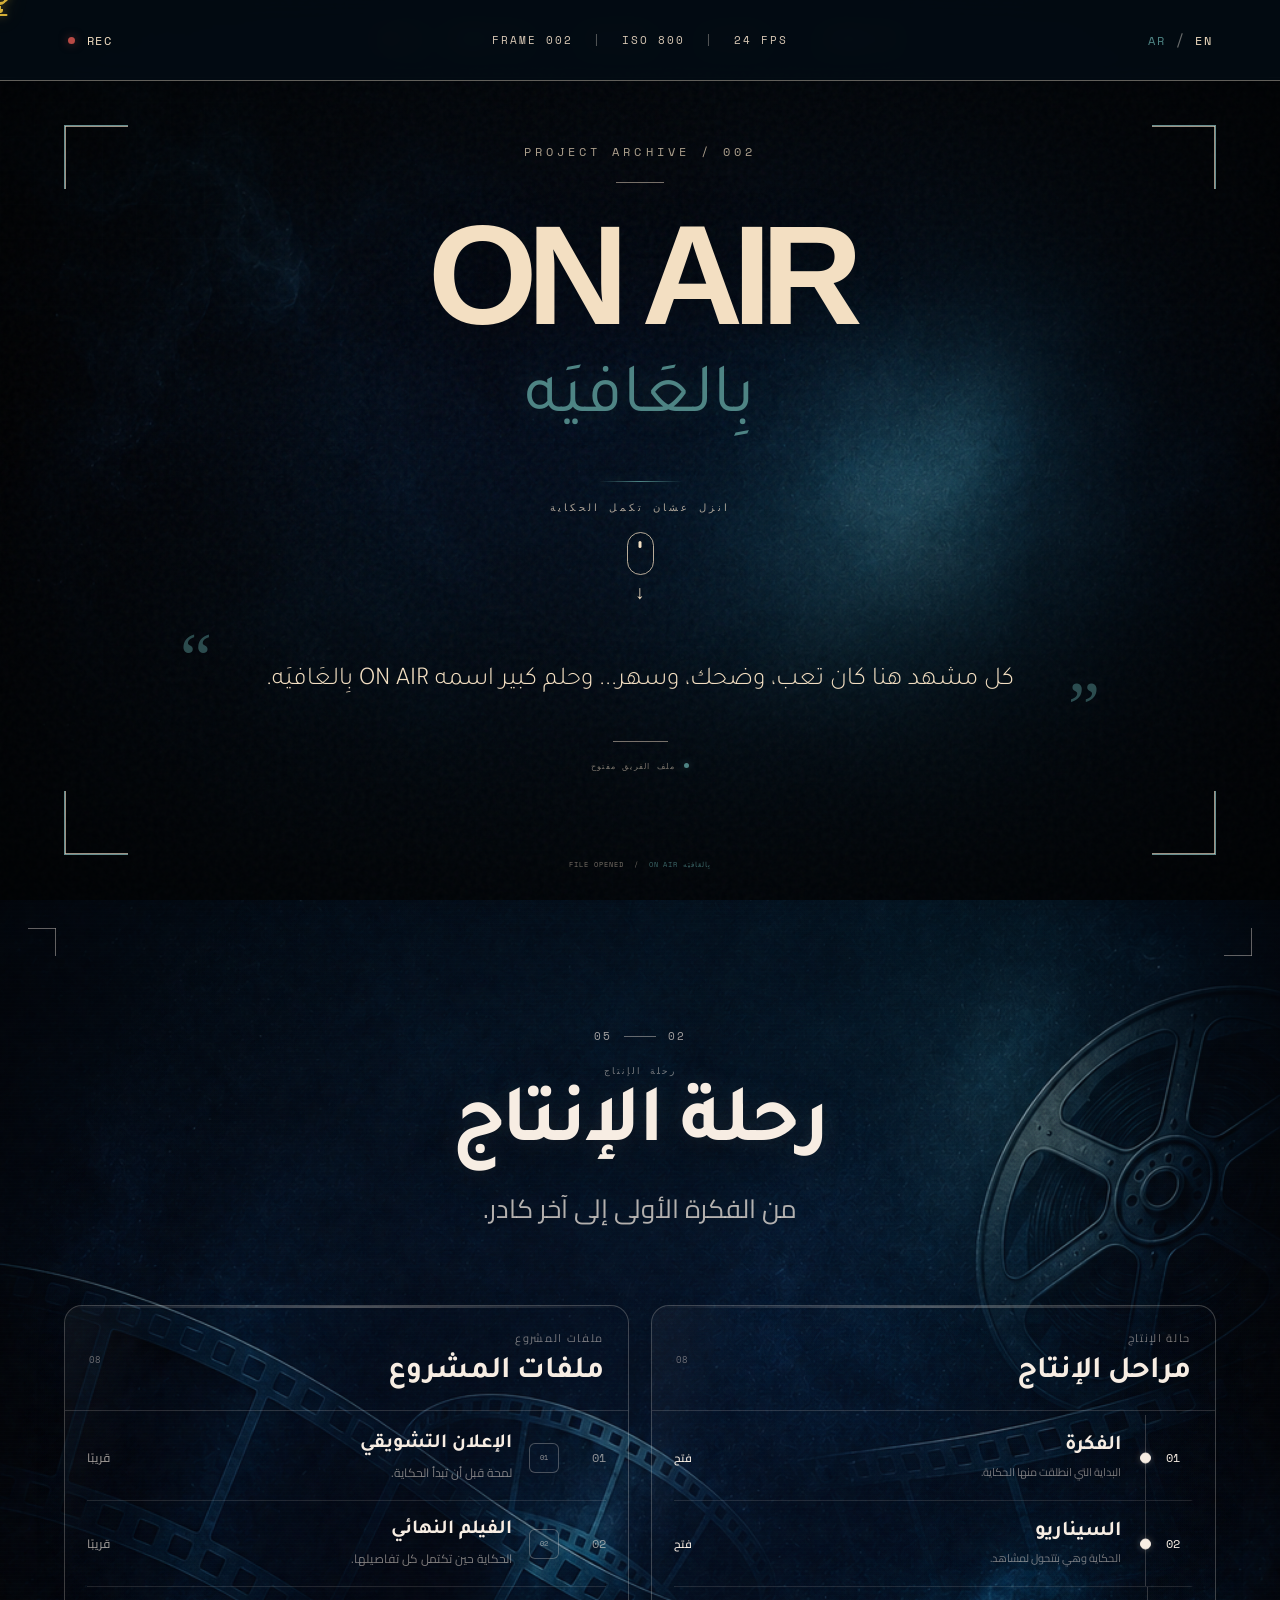
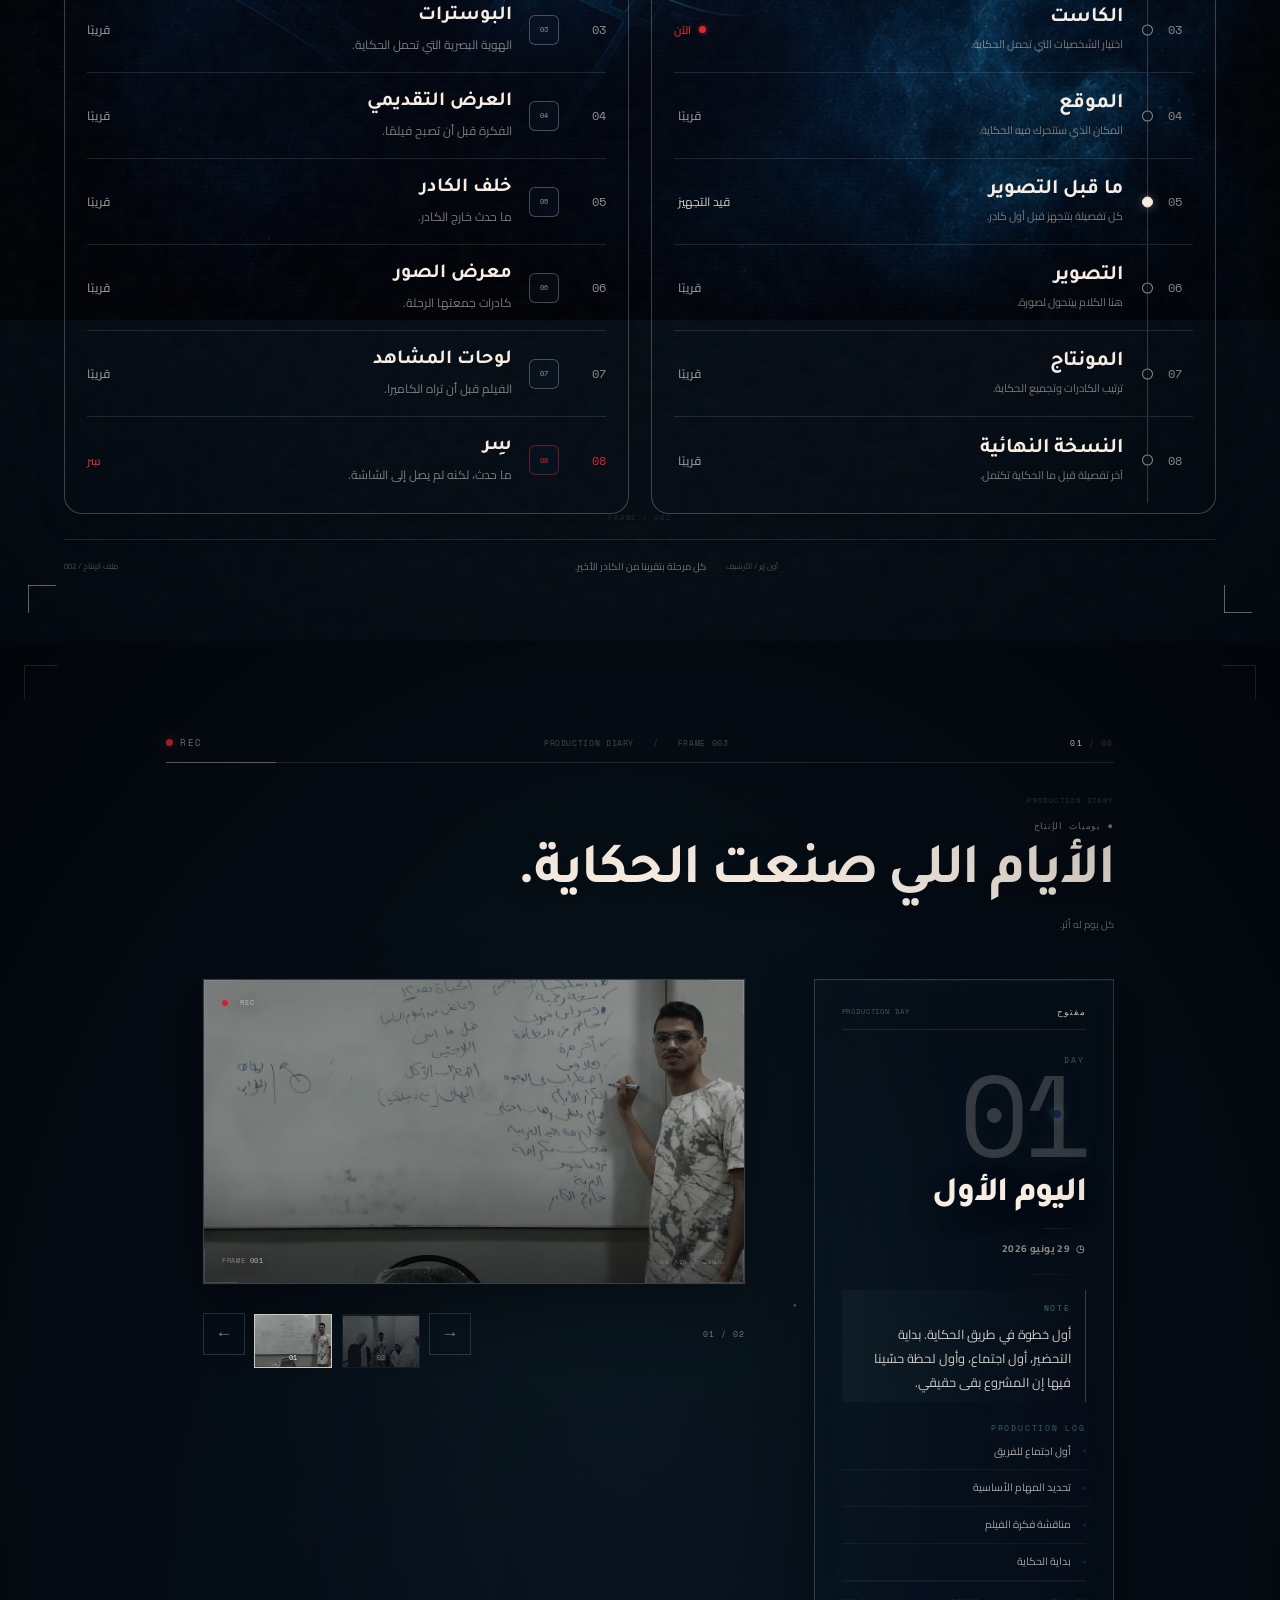
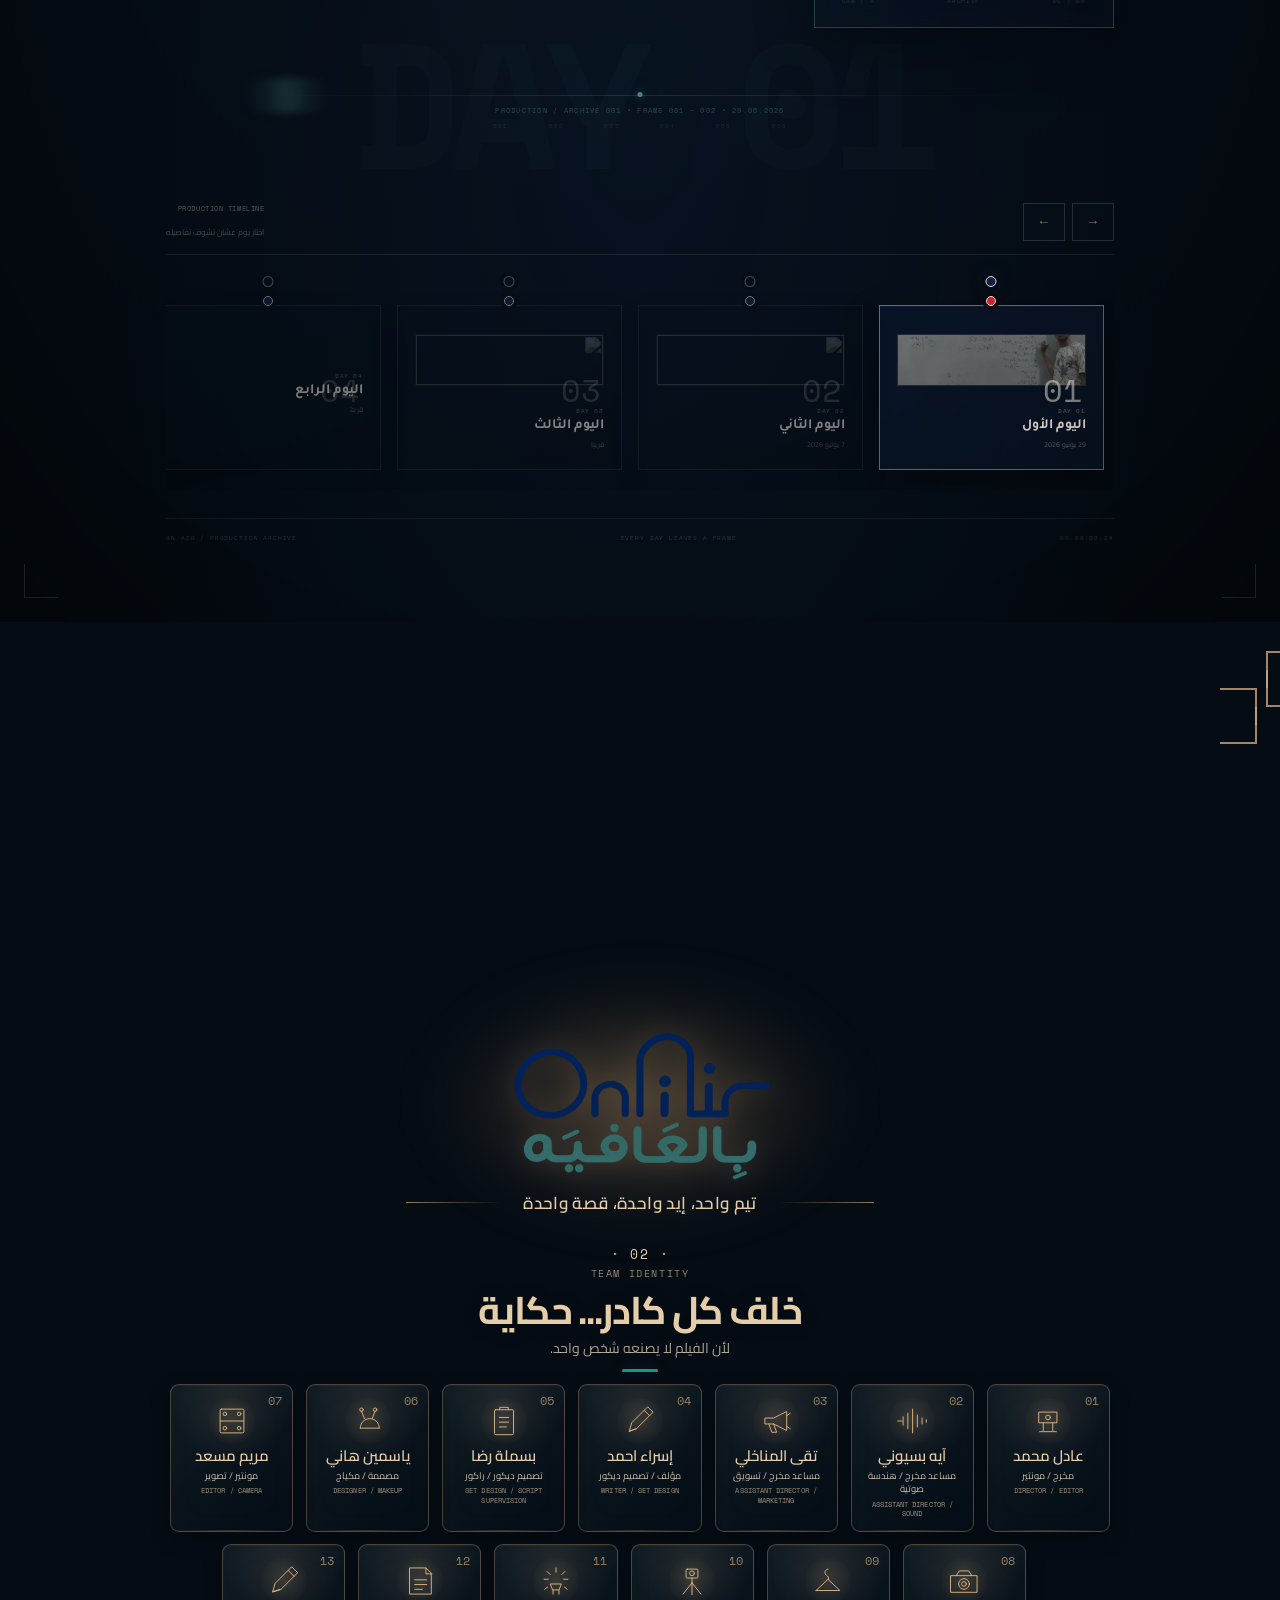
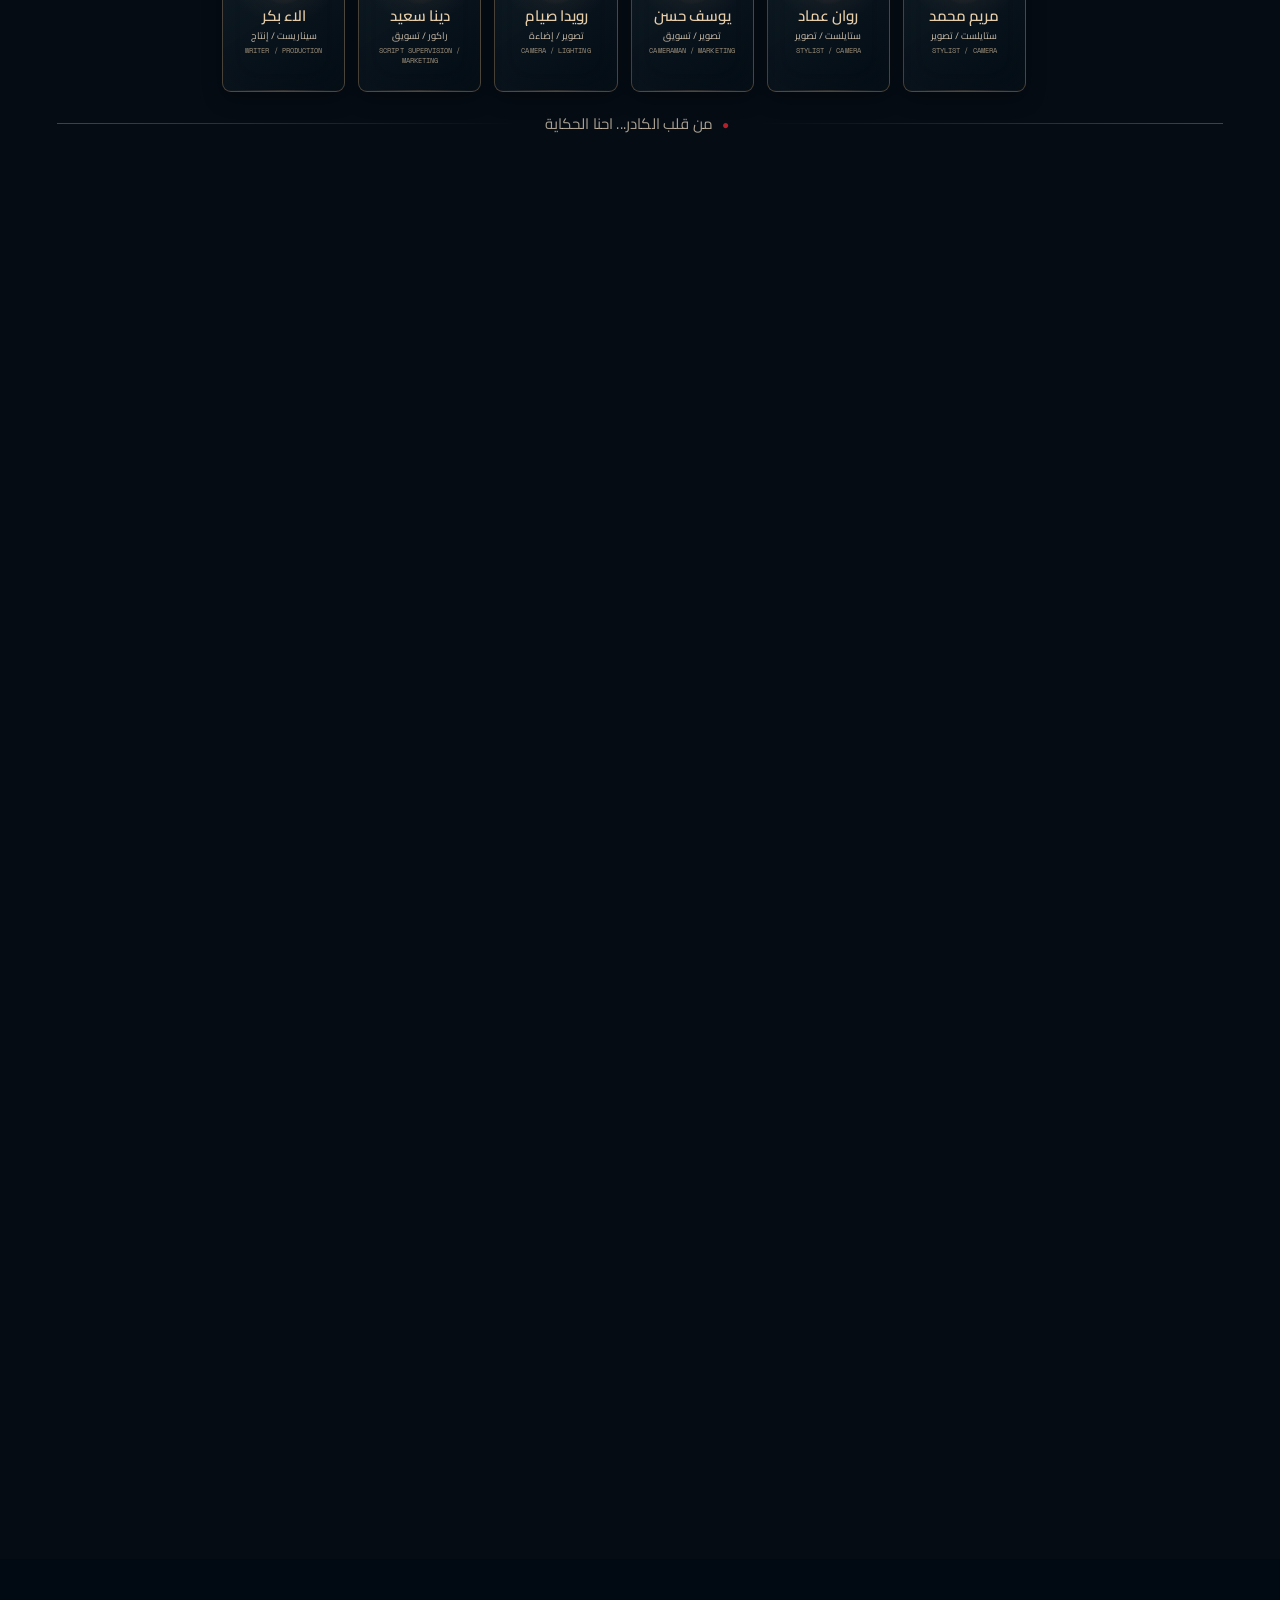
==== commit 4f94c2b1: "Update website" ====
--- a/archive.html
+++ b/archive.html
@@ -48,6 +48,15 @@
     <link
         rel="stylesheet"
         href="production.css"
+    >
+
+     <!-- =====================================================
+         PRODUCTION PERFORMANCE CSS
+    ====================================================== -->
+
+    <link 
+       rel="stylesheet" 
+      href="production-performance.css"
     >
 
 <!-- =====================================================
--- a/production-performance.css
+++ b/production-performance.css
@@ -0,0 +1,250 @@
+/* =========================================================
+   ON AIR — PRODUCTION PERFORMANCE FIX
+   Keeps the visual design, removes expensive rendering.
+   ========================================================= */
+
+
+/* ---------------------------------------------------------
+   1. SECTION ISOLATION
+--------------------------------------------------------- */
+
+.oa-production {
+    contain: layout paint;
+    isolation: isolate;
+}
+
+
+/* ---------------------------------------------------------
+   2. BACKGROUND
+   Keep the same image but stop the browser from treating
+   the whole section as a constantly expensive layer.
+--------------------------------------------------------- */
+
+.oa-production-bg {
+    position: absolute;
+    inset: 0;
+
+    background-position: center;
+    background-size: cover;
+    background-repeat: no-repeat;
+
+    transform: translate3d(0, 0, 0);
+
+    /*
+     * Do NOT use will-change here permanently.
+     * It can actually increase memory usage.
+     */
+    will-change: auto;
+
+    pointer-events: none;
+}
+
+
+/* ---------------------------------------------------------
+   3. GLASS TABLES
+   This is the biggest performance fix.
+--------------------------------------------------------- */
+
+.oa-production-table {
+
+    /*
+     * Keep the transparent cinematic appearance.
+     */
+    background:
+        rgba(17, 37, 72, .11);
+
+    /*
+     * Remove expensive live blur.
+     */
+    backdrop-filter: none;
+    -webkit-backdrop-filter: none;
+
+    /*
+     * Replace the huge shadow with a cheap one.
+     */
+    box-shadow:
+        0 12px 30px rgba(0, 0, 0, .12);
+
+    /*
+     * Isolate table rendering.
+     */
+    contain: layout paint;
+}
+
+
+/* ---------------------------------------------------------
+   4. DON'T ANIMATE THE WHOLE TABLE
+--------------------------------------------------------- */
+
+.oa-production-table,
+.oa-file-row,
+.oa-status-row {
+    will-change: auto;
+}
+
+
+/* ---------------------------------------------------------
+   5. FILE HOVER
+--------------------------------------------------------- */
+
+.oa-file-row {
+    transition:
+        background-color .18s ease;
+}
+
+.oa-file-row:hover {
+    transform: none;
+}
+
+
+/* ---------------------------------------------------------
+   6. STATUS HOVER
+--------------------------------------------------------- */
+
+.oa-status-row {
+    transition:
+        background-color .18s ease;
+}
+
+.oa-status-row:hover {
+    transform: none;
+}
+
+
+/* ---------------------------------------------------------
+   7. REMOVE THE EXPENSIVE CONTINUOUS RED PULSE
+   Keep the red indicator visible.
+--------------------------------------------------------- */
+
+.script-light {
+    animation: none !important;
+
+    opacity: .75;
+
+    box-shadow:
+        0 0 7px
+        rgba(217, 40, 50, .45);
+}
+
+
+/* ---------------------------------------------------------
+   8. NOW / REC INDICATOR
+   Keep it cinematic without continuous animation.
+--------------------------------------------------------- */
+
+.now-status i {
+    animation: none !important;
+
+    opacity: .85;
+
+    box-shadow:
+        0 0 7px
+        rgba(217, 40, 50, .55);
+}
+
+
+/* ---------------------------------------------------------
+   9. MOBILE PERFORMANCE
+--------------------------------------------------------- */
+
+@media (max-width: 800px) {
+
+    .oa-production {
+
+        /*
+         * Avoid huge paint areas on mobile.
+         */
+        contain: layout paint;
+
+        background:
+            #07111D;
+    }
+
+
+    .oa-production-bg {
+
+        /*
+         * Keep the background visible,
+         * but don't create another expensive layer.
+         */
+        opacity: .55;
+
+        transform: none;
+    }
+
+
+    .oa-production-overlay {
+        background:
+            linear-gradient(
+                180deg,
+                rgba(17, 37, 72, .28),
+                rgba(7, 17, 29, .12) 48%,
+                rgba(7, 17, 29, .40)
+            );
+    }
+
+
+    .oa-production-table {
+
+        background:
+            rgba(17, 37, 72, .16);
+
+        backdrop-filter: none;
+        -webkit-backdrop-filter: none;
+
+        box-shadow:
+            0 8px 22px
+            rgba(0, 0, 0, .12);
+    }
+
+
+    .oa-production-table::before {
+        display: none;
+    }
+
+
+    .oa-file-row:hover,
+    .oa-status-row:hover {
+        transform: none;
+    }
+}
+
+
+/* ---------------------------------------------------------
+   10. VERY SMALL DEVICES
+--------------------------------------------------------- */
+
+@media (max-width: 480px) {
+
+    .oa-production-bg {
+        opacity: .42;
+    }
+
+
+    .oa-production-table {
+        box-shadow: none;
+        border-radius: 12px;
+    }
+
+
+    .oa-production-header h2 {
+        text-shadow: none;
+    }
+}
+
+
+/* ---------------------------------------------------------
+   11. REDUCED MOTION
+--------------------------------------------------------- */
+
+@media (prefers-reduced-motion: reduce) {
+
+    .oa-production *,
+    .oa-production *::before,
+    .oa-production *::after {
+
+        animation: none !important;
+        transition: none !important;
+        scroll-behavior: auto !important;
+    }
+}
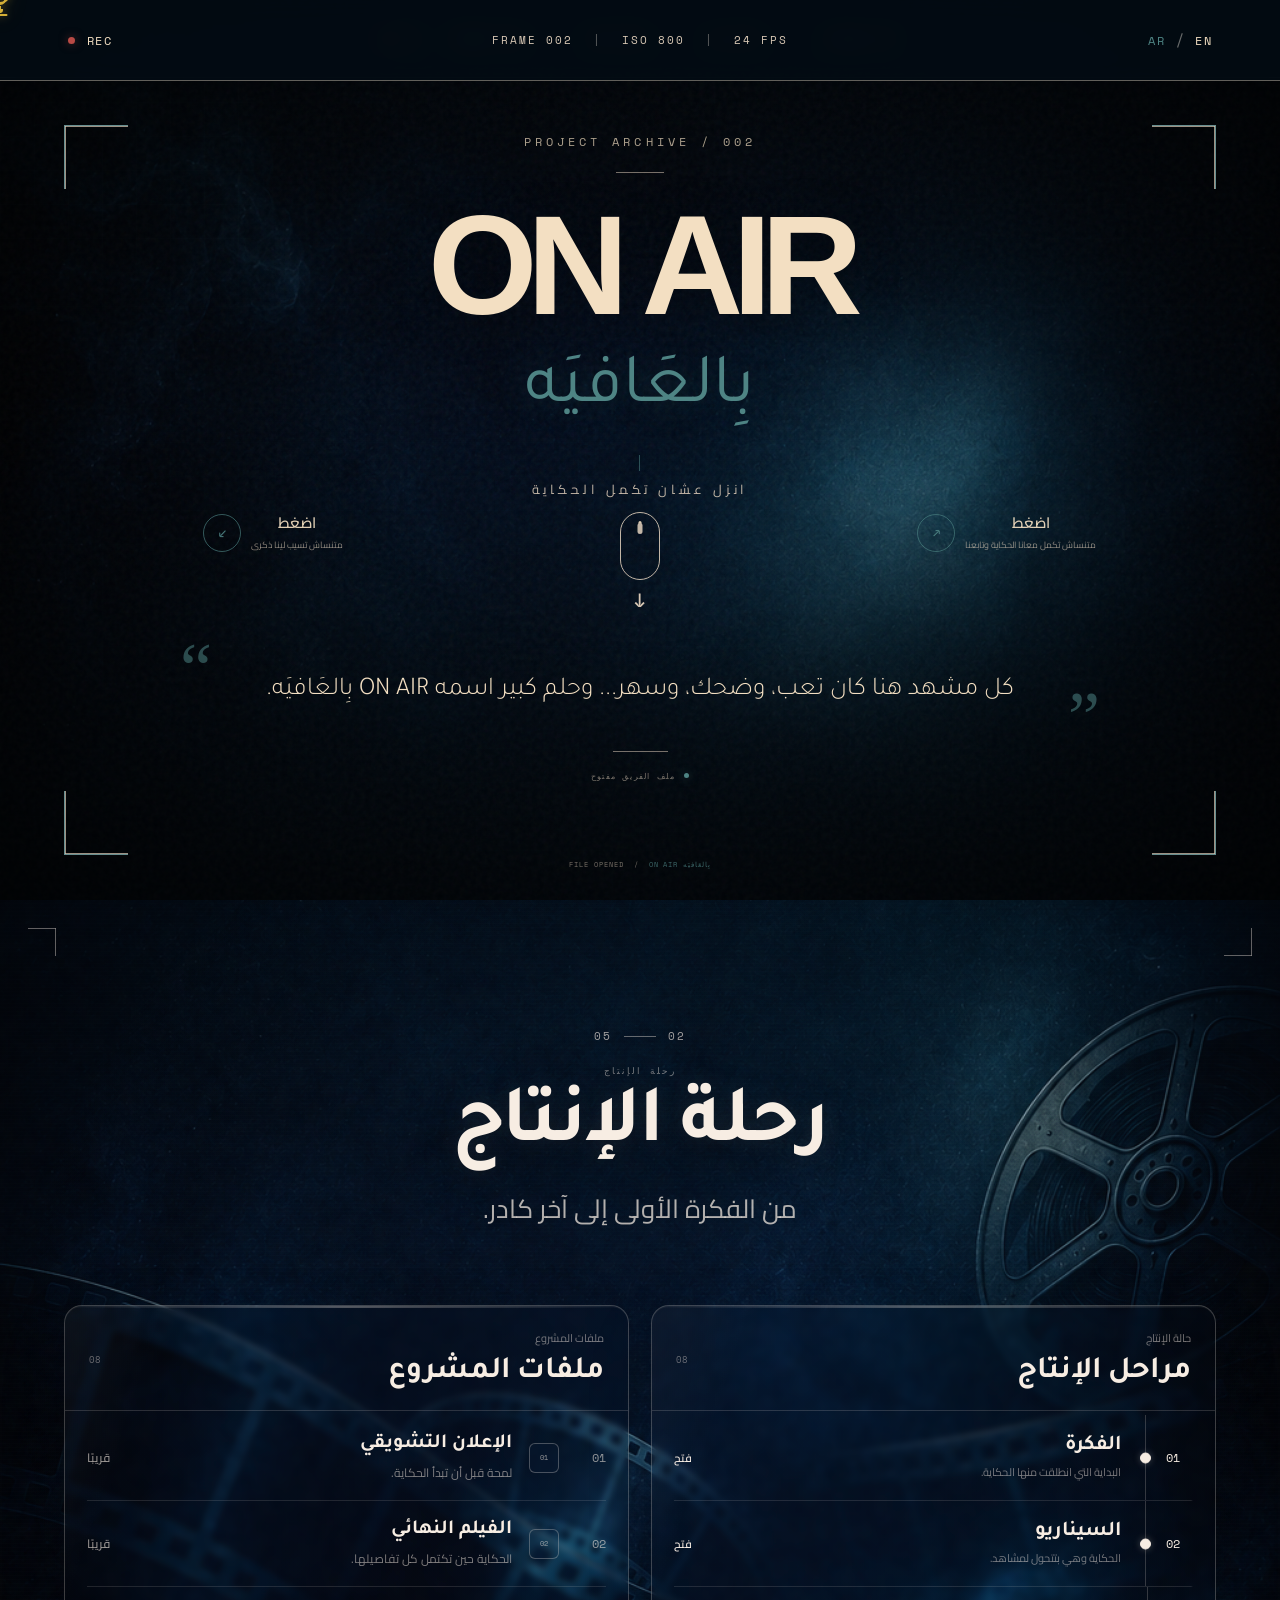
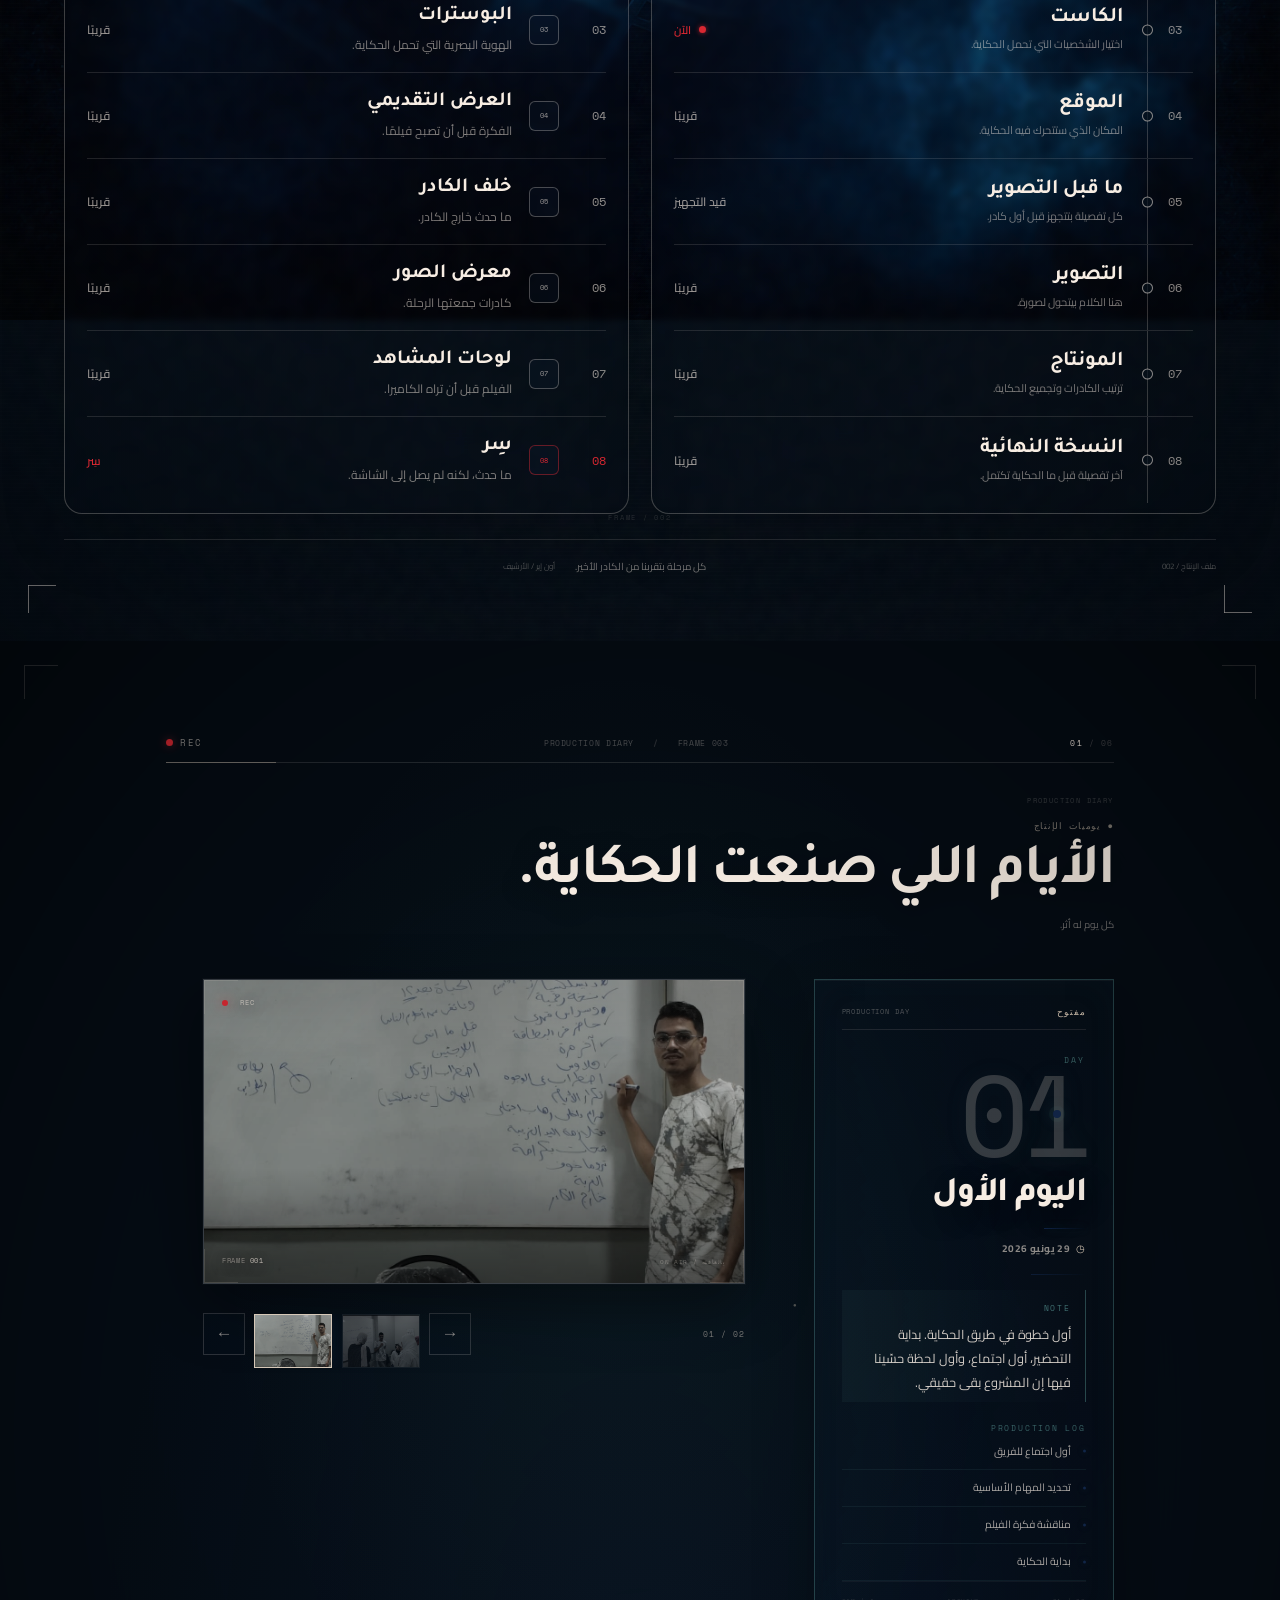
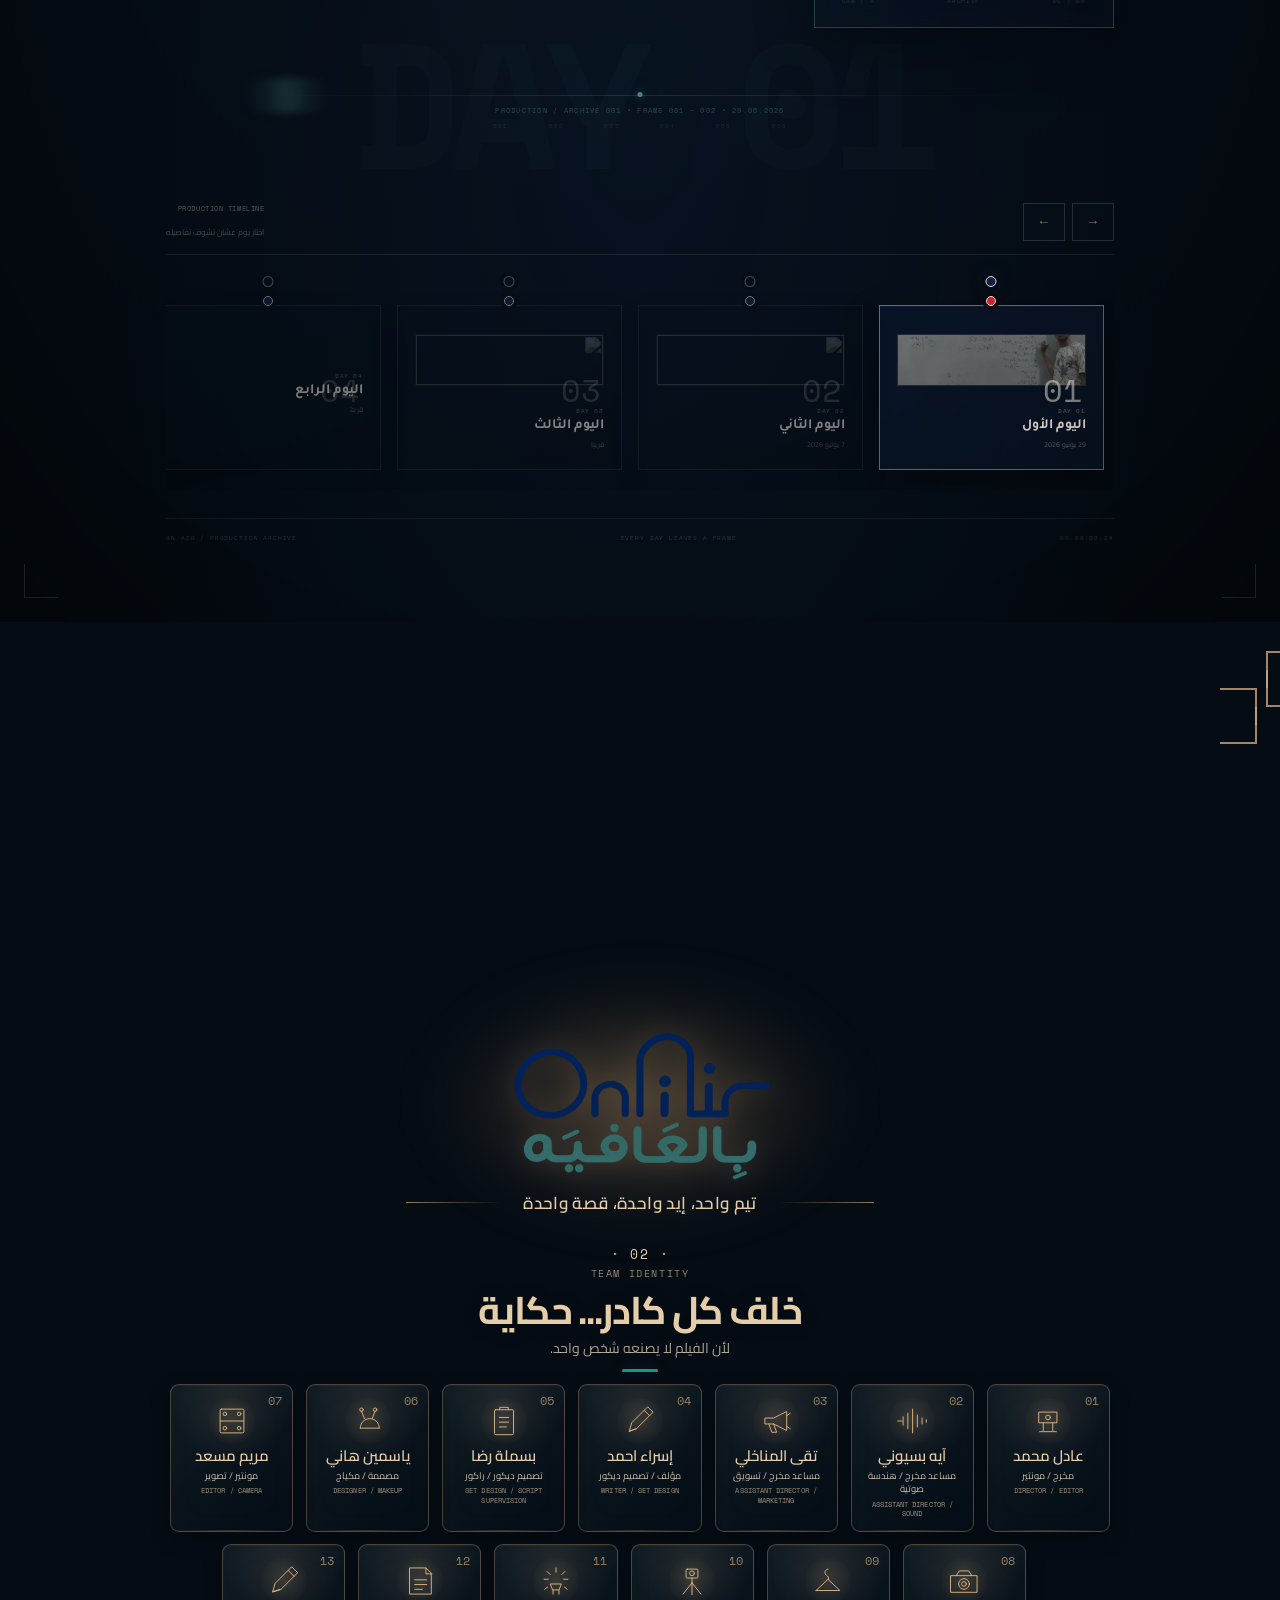
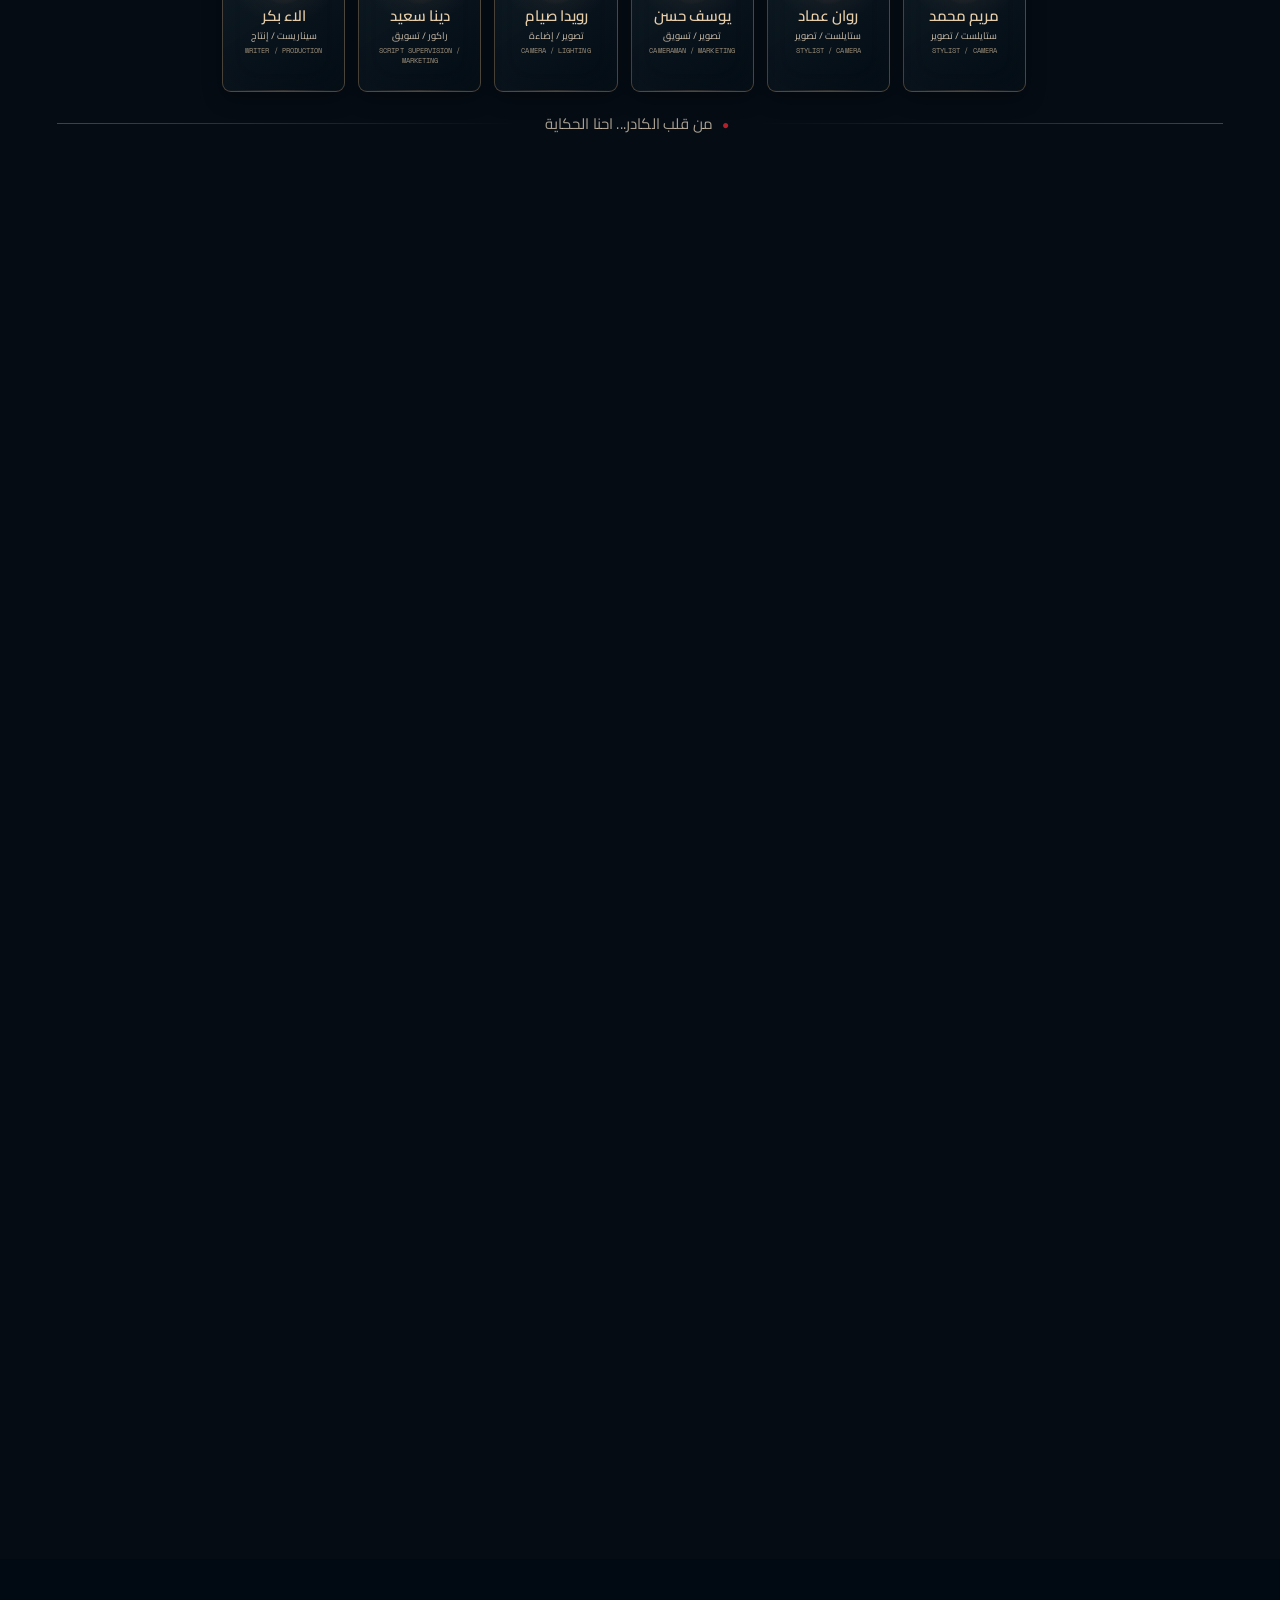
==== commit 41f50a43: "Update website" ====
--- a/archive.html
+++ b/archive.html
@@ -31,7 +31,7 @@
     >
 
 
-    <!-- =====================================================
+   <!-- =====================================================
          ARCHIVE CSS
     ====================================================== -->
 
@@ -94,8 +94,7 @@
       rel="stylesheet"
       href="Days.css"
        >
-
-
+       
 </head>
 
 
@@ -305,29 +304,121 @@
              SCROLL
         ================================================== -->
 
-        <div class="cinematic-scroll">
-
-            <div class="cinematic-scroll-line"></div>
-
-            <div
-                class="cinematic-scroll-text"
-                data-ar="انزل عشان تكمل الحكاية"
-                data-en="SCROLL TO CONTINUE"
+       <!-- =================================================
+     HERO ACTIONS
+================================================= -->
+
+<div class="cinematic-hero-actions">
+
+    <!-- =================================================
+         LEFT — NOTES
+    ================================================== -->
+
+    <a
+        href="#leaveMarkSection"
+        class="hero-action hero-action-notes"
+        aria-label="اضغط لترك ذكرى"
+    >
+
+        <span
+            class="hero-action-icon"
+            aria-hidden="true"
+        >
+            ↙
+        </span>
+
+        <span class="hero-action-copy">
+
+            <strong
+                data-ar="اضغط"
+                data-en="CLICK"
             >
-                انزل عشان تكمل الحكاية
-            </div>
-
-            <div class="cinematic-mouse">
-
-                <span></span>
-
-            </div>
-
-            <div class="cinematic-arrow">
-                ↓
-            </div>
-
-        </div>
+                اضغط
+            </strong>
+
+            <small
+                data-ar="متنساش تسيب لينا ذكرى"
+                data-en="Don't forget to leave us a memory"
+            >
+                متنساش تسيب لينا ذكرى
+            </small>
+
+        </span>
+
+    </a>
+
+
+    <!-- =================================================
+         CENTER — SCROLL
+    ================================================== -->
+
+    <div class="cinematic-scroll">
+
+        <div class="cinematic-scroll-line"></div>
+
+        <div
+            class="cinematic-scroll-text"
+            data-ar="انزل عشان تكمل الحكاية"
+            data-en="SCROLL TO CONTINUE"
+        >
+            انزل عشان تكمل الحكاية
+        </div>
+
+        <div
+            class="cinematic-mouse"
+            aria-hidden="true"
+        >
+            <span></span>
+        </div>
+
+        <div
+            class="cinematic-arrow"
+            aria-hidden="true"
+        >
+            ↓
+        </div>
+
+    </div>
+
+
+    <!-- =================================================
+         RIGHT — SOCIAL / QR
+    ================================================== -->
+
+    <a
+        href="social.html"
+        class="hero-action hero-action-social"
+        aria-label="اضغط لمتابعة الفريق"
+    >
+
+        <span class="hero-action-copy">
+
+            <strong
+                data-ar="اضغط"
+                data-en="CLICK"
+            >
+                اضغط
+            </strong>
+
+            <small
+                data-ar="متنساش تكمل معانا الحكاية وتابعنا"
+                data-en="Don't forget to continue the story with us"
+            >
+                متنساش تكمل معانا الحكاية وتابعنا
+            </small>
+
+        </span>
+
+        <span
+            class="hero-action-icon"
+            aria-hidden="true"
+        >
+            ↗
+        </span>
+
+    </a>
+
+</div>
 
 
         <!-- =================================================
@@ -863,7 +954,7 @@
                 <!-- 02 — CLICKABLE -->
                 <a
                     class="oa-status-row active clickable"
-                    href="script.html"
+                    href="story.html"
                 >
 
                     <div class="oa-status-number">02</div>
--- a/archive.css
+++ b/archive.css
@@ -19384,3 +19384,786 @@
     opacity:
         .72 !important;
 }
+/* =====================================================
+   ON AIR — HERO ACTIONS
+   NOTES / SCROLL / SOCIAL
+===================================================== */
+
+.cinematic-hero-actions {
+
+    width: min(1100px, 92vw);
+
+    margin: 28px auto 0;
+
+    display: grid;
+
+    grid-template-columns:
+        1fr
+        1fr
+        1fr;
+
+    align-items: center;
+
+    gap: 0;
+
+    position: relative;
+
+    z-index: 20;
+
+    direction: ltr;
+}
+
+
+/* =====================================================
+   SIDE ACTIONS
+===================================================== */
+
+.hero-action {
+
+    width: 100%;
+
+    display: flex;
+
+    align-items: center;
+
+    justify-content: center;
+
+    gap: 10px;
+
+    padding: 8px 12px;
+
+    text-decoration: none;
+
+    color: var(--cream);
+
+    opacity: .92;
+
+    transition:
+        opacity .3s ease,
+        transform .3s ease;
+}
+
+
+.hero-action:hover {
+
+    opacity: 1;
+
+    transform:
+        translateY(-3px);
+}
+
+
+/* =====================================================
+   LEFT ACTION
+===================================================== */
+
+.hero-action-notes {
+
+    direction: ltr;
+
+    justify-content: center;
+}
+
+
+/* =====================================================
+   RIGHT ACTION
+===================================================== */
+
+.hero-action-social {
+
+    direction: rtl;
+
+    justify-content: center;
+}
+
+
+/* =====================================================
+   ICON
+===================================================== */
+
+.hero-action-icon {
+
+    width: 38px;
+
+    height: 38px;
+
+    flex: 0 0 38px;
+
+    display: flex;
+
+    align-items: center;
+
+    justify-content: center;
+
+    border:
+        1px solid
+        rgba(78, 132, 132, .72);
+
+    border-radius: 50%;
+
+    color: var(--teal);
+
+    font-family:
+        "Space Mono",
+        monospace;
+
+    font-size: 15px;
+
+    line-height: 1;
+
+    transition:
+        color .3s ease,
+        border-color .3s ease,
+        background .3s ease,
+        box-shadow .3s ease,
+        transform .3s ease;
+}
+
+
+.hero-action:hover
+.hero-action-icon {
+
+    color: var(--cream);
+
+    border-color:
+        var(--teal);
+
+    background:
+        rgba(78, 132, 132, .08);
+
+    box-shadow:
+        0 0 18px
+        rgba(78, 132, 132, .18);
+
+    transform:
+        scale(1.06);
+}
+
+
+/* =====================================================
+   TEXT GROUP
+===================================================== */
+
+.hero-action-copy {
+
+    display: flex;
+
+    flex-direction: column;
+
+    justify-content: center;
+
+    gap: 4px;
+
+    min-width: 0;
+}
+
+
+/* =====================================================
+   TITLE — اضغط
+===================================================== */
+
+.hero-action-copy strong {
+
+    color:
+        var(--cream);
+
+    font-family:
+        "Cairo",
+        sans-serif;
+
+    font-size:
+        15px;
+
+    font-weight:
+        600;
+
+    line-height:
+        1.25;
+
+    white-space:
+        nowrap;
+
+    text-align:
+        center;
+
+    transition:
+        color .3s ease;
+}
+
+
+.hero-action:hover
+.hero-action-copy strong {
+
+    color:
+        var(--teal);
+}
+
+
+/* =====================================================
+   DESCRIPTION
+===================================================== */
+
+.hero-action-copy small {
+
+    display:
+        block;
+
+    color:
+        var(--beige);
+
+    font-family:
+        "Cairo",
+        sans-serif;
+
+    font-size:
+        9px;
+
+    font-weight:
+        400;
+
+    line-height:
+        1.7;
+
+    opacity:
+        .72;
+
+    white-space:
+        nowrap;
+
+    text-align:
+        center;
+}
+
+
+/* =====================================================
+   CENTER SCROLL
+===================================================== */
+
+.cinematic-hero-actions
+.cinematic-scroll {
+
+    width:
+        100%;
+
+    margin:
+        0;
+
+    display:
+        flex;
+
+    flex-direction:
+        column;
+
+    align-items:
+        center;
+
+    justify-content:
+        center;
+
+    white-space:
+        nowrap;
+
+    position:
+        relative;
+}
+
+
+/* =====================================================
+   CENTER SCROLL TEXT
+===================================================== */
+
+.cinematic-hero-actions
+.cinematic-scroll-text {
+
+    color:
+        var(--beige);
+
+    font-family:
+        "Cairo",
+        sans-serif;
+
+    font-size:
+        13px;
+
+    font-weight:
+        400;
+
+    line-height:
+        1.5;
+
+    text-align:
+        center;
+
+    opacity:
+        .9;
+}
+
+
+/* =====================================================
+   CENTER LINE
+===================================================== */
+
+.cinematic-hero-actions
+.cinematic-scroll-line {
+
+    width:
+        1px;
+
+    height:
+        16px;
+
+    background:
+        var(--teal);
+
+    opacity:
+        .55;
+
+    margin-bottom:
+        9px;
+
+    animation:
+        heroScrollLine
+        2.2s
+        ease-in-out
+        infinite;
+}
+
+
+@keyframes heroScrollLine {
+
+    0%,
+    100% {
+
+        opacity:
+            .25;
+
+        transform:
+            scaleY(.7);
+    }
+
+    50% {
+
+        opacity:
+            .85;
+
+        transform:
+            scaleY(1);
+    }
+}
+
+
+/* =====================================================
+   MOUSE
+===================================================== */
+
+.cinematic-hero-actions
+.cinematic-mouse {
+
+    width:
+        40px;
+
+    height:
+        68px;
+
+    margin-top:
+        13px;
+
+    border:
+        1.5px solid
+        var(--beige);
+
+    border-radius:
+        22px;
+
+    position:
+        relative;
+
+    display:
+        flex;
+
+    justify-content:
+        center;
+
+    opacity:
+        .9;
+}
+
+
+/* =====================================================
+   MOUSE DOT
+===================================================== */
+
+.cinematic-hero-actions
+.cinematic-mouse span {
+
+    width:
+        5px;
+
+    height:
+        11px;
+
+    border-radius:
+        4px;
+
+    background:
+        var(--beige);
+
+    position:
+        absolute;
+
+    top:
+        10px;
+
+    left:
+        50%;
+
+    transform:
+        translateX(-50%);
+
+    animation:
+        heroMouse
+        1.8s
+        ease-in-out
+        infinite;
+}
+
+
+@keyframes heroMouse {
+
+    0% {
+
+        opacity:
+            .25;
+
+        transform:
+            translate(-50%, 0);
+    }
+
+    40% {
+
+        opacity:
+            1;
+
+        transform:
+            translate(-50%, 8px);
+    }
+
+    75% {
+
+        opacity:
+            .45;
+
+        transform:
+            translate(-50%, 18px);
+    }
+
+    100% {
+
+        opacity:
+            .12;
+
+        transform:
+            translate(-50%, 22px);
+    }
+}
+
+
+/* =====================================================
+   ARROW
+===================================================== */
+
+.cinematic-hero-actions
+.cinematic-arrow {
+
+    margin-top:
+        7px;
+
+    color:
+        var(--beige);
+
+    font-family:
+        "Space Mono",
+        monospace;
+
+    font-size:
+        25px;
+
+    line-height:
+        1;
+
+    animation:
+        heroArrow
+        1.8s
+        ease-in-out
+        infinite;
+}
+
+
+@keyframes heroArrow {
+
+    0%,
+    100% {
+
+        opacity:
+            .4;
+
+        transform:
+            translateY(0);
+    }
+
+    50% {
+
+        opacity:
+            1;
+
+        transform:
+            translateY(5px);
+    }
+}
+
+
+/* =====================================================
+   SIDE ICON FLOAT
+===================================================== */
+
+.hero-action-icon {
+
+    animation:
+        heroActionFloat
+        2.8s
+        ease-in-out
+        infinite;
+}
+
+
+.hero-action-social
+.hero-action-icon {
+
+    animation-delay:
+        .55s;
+}
+
+
+@keyframes heroActionFloat {
+
+    0%,
+    100% {
+
+        transform:
+            translateY(0);
+    }
+
+    50% {
+
+        transform:
+            translateY(-3px);
+    }
+}
+
+
+/* =====================================================
+   MOBILE
+===================================================== */
+
+@media (max-width: 700px) {
+
+    .cinematic-hero-actions {
+
+        width:
+            calc(100% - 20px);
+
+        margin-top:
+            22px;
+
+        grid-template-columns:
+            1fr
+            1fr
+            1fr;
+    }
+
+
+    .hero-action {
+
+        gap:
+            6px;
+
+        padding:
+            6px 3px;
+    }
+
+
+    .hero-action-icon {
+
+        width:
+            28px;
+
+        height:
+            28px;
+
+        flex-basis:
+            28px;
+
+        font-size:
+            11px;
+    }
+
+
+    .hero-action-copy {
+
+        gap:
+            2px;
+    }
+
+
+    .hero-action-copy strong {
+
+        font-size:
+            10px;
+    }
+
+
+    .hero-action-copy small {
+
+        font-size:
+            6.8px;
+
+        line-height:
+            1.55;
+
+        white-space:
+            normal;
+
+        max-width:
+            105px;
+    }
+
+
+    .cinematic-hero-actions
+    .cinematic-scroll {
+
+        transform:
+            scale(.86);
+
+        transform-origin:
+            center;
+    }
+
+
+    .cinematic-hero-actions
+    .cinematic-scroll-text {
+
+        font-size:
+            9px;
+    }
+
+
+    .cinematic-hero-actions
+    .cinematic-mouse {
+
+        width:
+            34px;
+
+        height:
+            58px;
+    }
+
+
+    .cinematic-hero-actions
+    .cinematic-arrow {
+
+        font-size:
+            21px;
+    }
+
+}
+
+
+/* =====================================================
+   VERY SMALL PHONES
+===================================================== */
+
+@media (max-width: 380px) {
+
+    .cinematic-hero-actions {
+
+        width:
+            calc(100% - 12px);
+
+        margin-top:
+            18px;
+    }
+
+
+    .hero-action {
+
+        gap:
+            4px;
+    }
+
+
+    .hero-action-icon {
+
+        width:
+            24px;
+
+        height:
+            24px;
+
+        flex-basis:
+            24px;
+
+        font-size:
+            10px;
+    }
+
+
+    .hero-action-copy strong {
+
+        font-size:
+            9px;
+    }
+
+
+    .hero-action-copy small {
+
+        font-size:
+            6px;
+
+        max-width:
+            82px;
+    }
+
+
+    .cinematic-hero-actions
+    .cinematic-scroll {
+
+        transform:
+            scale(.78);
+    }
+
+}
+
+
+/* =====================================================
+   REDUCED MOTION
+===================================================== */
+
+@media (prefers-reduced-motion: reduce) {
+
+    .hero-action,
+    .hero-action-icon,
+    .cinematic-hero-actions
+    .cinematic-scroll-line,
+    .cinematic-hero-actions
+    .cinematic-mouse span,
+    .cinematic-hero-actions
+    .cinematic-arrow {
+
+        animation:
+            none !important;
+
+        transition:
+            none !important;
+    }
+
+}
--- a/production.css
+++ b/production.css
@@ -1,3469 +1,3 @@
-/* =========================================================
-   ON AIR بالعافيةِ
-   PRODUCTION ARCHIVE — VIDEO MATCH
-========================================================= */
-
-.production-section {
-    position: relative;
-    width: 100%;
-    min-height: 100vh;
-    padding: 120px clamp(28px, 7vw, 110px) 110px;
-    background: #010A13;
-    overflow: hidden;
-    color: #F3DFC2;
-}
-
-
-/* =========================================================
-   GRID BACKGROUND
-========================================================= */
-
-.production-section::before {
-    content: "";
-    position: absolute;
-    inset: 0;
-
-    background-image:
-        linear-gradient(
-            rgba(78,132,132,.035) 1px,
-            transparent 1px
-        ),
-        linear-gradient(
-            90deg,
-            rgba(78,132,132,.035) 1px,
-            transparent 1px
-        );
-
-    background-size: 30px 30px;
-
-    pointer-events: none;
-}
-
-
-/* =========================================================
-   SOFT VIGNETTE
-========================================================= */
-
-.production-section::after {
-    content: "";
-    position: absolute;
-    inset: 0;
-
-    background:
-        radial-gradient(
-            circle at 50% 45%,
-            transparent 35%,
-            rgba(0,0,0,.28) 100%
-        );
-
-    pointer-events: none;
-}
-
-
-/* =========================================================
-   HEADER
-========================================================= */
-
-.production-header {
-    position: relative;
-    z-index: 3;
-
-    width: min(1080px, 100%);
-
-    margin:
-        0 auto
-        42px;
-
-    direction: rtl;
-    text-align: right;
-}
-
-
-/* =========================================================
-   HEADER LABEL
-========================================================= */
-
-.production-header-label {
-    display: flex;
-    align-items: center;
-    justify-content: flex-start;
-
-    gap: 9px;
-
-    margin-bottom: 8px;
-
-    color: #8B9292;
-
-    font-family:
-        "Space Mono",
-        monospace;
-
-    font-size: 8px;
-
-    letter-spacing: .22em;
-
-    text-transform: uppercase;
-}
-
-
-.production-dot {
-    width: 6px;
-    height: 6px;
-
-    flex: 0 0 6px;
-
-    border-radius: 50%;
-
-    background: #4E8484;
-
-    box-shadow:
-        0 0 10px
-        rgba(78,132,132,.45);
-}
-
-
-/* =========================================================
-   ARCHIVE MICRO LABEL
-========================================================= */
-
-.production-file-label {
-    margin-bottom: 24px;
-
-    color: rgba(216,200,181,.45);
-
-    font-family:
-        "Space Mono",
-        monospace;
-
-    font-size: 7px;
-
-    letter-spacing: .24em;
-
-    text-transform: uppercase;
-}
-
-
-/* =========================================================
-   PRODUCTION JOURNEY
-========================================================= */
-
-.production-header-meta {
-    display: flex;
-    align-items: center;
-
-    justify-content: flex-start;
-
-    gap: 8px;
-
-    margin-bottom: 10px;
-
-    color: #D8B45A;
-
-    font-family:
-        "Space Mono",
-        monospace;
-
-    font-size: 7px;
-
-    letter-spacing: .18em;
-}
-
-
-.production-header-meta .production-dot {
-    width: 5px;
-    height: 5px;
-
-    flex-basis: 5px;
-
-    background: #D8B45A;
-
-    box-shadow:
-        0 0 10px
-        rgba(216,180,90,.55);
-}
-
-
-/* =========================================================
-   TITLE
-========================================================= */
-
-.production-title {
-    margin: 0;
-
-    color: #F3DFC2;
-
-    font-family:
-        "Tajawal",
-        "Cairo",
-        sans-serif;
-
-    font-size:
-        clamp(30px, 4vw, 52px);
-
-    font-weight: 700;
-
-    line-height: 1.15;
-}
-
-
-/* =========================================================
-   SUBTITLE
-========================================================= */
-
-.production-subtitle {
-    margin-top: 7px;
-
-    color: #D8C8B5;
-
-    font-family:
-        "Tajawal",
-        "Cairo",
-        sans-serif;
-
-    font-size:
-        clamp(18px, 2.2vw, 27px);
-
-    font-weight: 400;
-
-    line-height: 1.4;
-}
-
-
-/* =========================================================
-   DESCRIPTION
-========================================================= */
-
-.production-description {
-    margin:
-        8px 0 0;
-
-    color: rgba(216,200,181,.55);
-
-    font-family:
-        "Cairo",
-        sans-serif;
-
-    font-size: 10px;
-
-    line-height: 1.8;
-}
-
-
-/* =========================================================
-   TWO COLUMNS
-========================================================= */
-
-.production-layout {
-    position: relative;
-    z-index: 3;
-
-    width: min(1080px, 100%);
-
-    margin: 0 auto;
-
-    display: grid;
-
-    grid-template-columns:
-        minmax(0, 1fr)
-        minmax(0, 1fr);
-
-    grid-template-areas:
-        "status deliverables";
-
-    gap: 20px;
-
-    align-items: stretch;
-
-    direction: ltr;
-}
-
-
-/* LEFT */
-.production-status-panel {
-    grid-area: status;
-    direction: rtl;
-}
-
-
-/* RIGHT */
-.deliverables-panel {
-    grid-area: deliverables;
-    direction: rtl;
-}
-
-
-/* =========================================================
-   PANELS
-========================================================= */
-
-.production-panel {
-    position: relative;
-
-    min-width: 0;
-
-    border:
-        1px solid
-        rgba(216,200,181,.18);
-
-    background:
-        rgba(5,17,27,.76);
-
-    overflow: hidden;
-
-    backdrop-filter:
-        blur(2px);
-}
-
-
-.production-panel::before {
-    content: "";
-
-    position: absolute;
-
-    inset: 0;
-
-    background:
-        linear-gradient(
-            135deg,
-            rgba(78,132,132,.035),
-            transparent 55%
-        );
-
-    pointer-events: none;
-}
-
-
-/* =========================================================
-   PANEL HEADER
-========================================================= */
-
-.production-panel-header {
-    position: relative;
-    z-index: 2;
-
-    min-height: 58px;
-
-    padding:
-        16px 22px;
-
-    border-bottom:
-        1px solid
-        rgba(216,200,181,.13);
-
-    display: flex;
-
-    align-items: center;
-
-    justify-content: space-between;
-
-    direction: ltr;
-}
-
-
-.production-panel-title {
-    color: #D8C8B5;
-
-    font-family:
-        "Space Mono",
-        monospace;
-
-    font-size: 8px;
-
-    letter-spacing: .18em;
-
-    white-space: nowrap;
-}
-
-
-.production-panel-count {
-    color: rgba(216,200,181,.38);
-
-    font-family:
-        "Space Mono",
-        monospace;
-
-    font-size: 6px;
-
-    letter-spacing: .12em;
-
-    white-space: nowrap;
-}
-
-
-/* =========================================================
-   LISTS
-========================================================= */
-
-.production-status-list,
-.deliverables-list {
-    position: relative;
-
-    z-index: 2;
-
-    padding:
-        5px 22px 10px;
-}
-
-
-/* =========================================================
-   STATUS ITEM
-========================================================= */
-
-.production-status-item {
-    position: relative;
-
-    min-height: 70px;
-
-    padding:
-        13px 0;
-
-    display: grid;
-
-    grid-template-columns:
-        34px
-        minmax(0,1fr)
-        auto;
-
-    align-items: center;
-
-    gap: 12px;
-
-    border-bottom:
-        1px solid
-        rgba(216,200,181,.10);
-
-    direction: ltr;
-
-    transition:
-        background .25s ease,
-        opacity .25s ease;
-}
-
-
-.production-status-item:last-child {
-    border-bottom: 0;
-}
-
-
-/* =========================================================
-   STATUS NUMBER
-========================================================= */
-
-.status-number {
-    width: 28px;
-    height: 28px;
-
-    display: flex;
-
-    align-items: center;
-
-    justify-content: center;
-
-    border:
-        1px solid
-        rgba(216,200,181,.18);
-
-    color: rgba(216,200,181,.42);
-
-    background:
-        rgba(7,18,27,.65);
-
-    font-family:
-        "Space Mono",
-        monospace;
-
-    font-size: 7px;
-
-    direction: ltr;
-}
-
-
-/* =========================================================
-   STATUS INFO
-========================================================= */
-
-.status-info {
-    min-width: 0;
-
-    direction: rtl;
-
-    text-align: right;
-}
-
-
-.status-title {
-    color: #F3DFC2;
-
-    font-family:
-        "Tajawal",
-        "Cairo",
-        sans-serif;
-
-    font-size:
-        clamp(15px, 1.6vw, 22px);
-
-    font-weight: 700;
-
-    line-height: 1.25;
-
-    white-space: nowrap;
-}
-
-
-.status-description {
-    margin-top: 3px;
-
-    color: rgba(216,200,181,.48);
-
-    font-family:
-        "Cairo",
-        sans-serif;
-
-    font-size: 8px;
-
-    line-height: 1.6;
-
-    white-space: nowrap;
-}
-
-
-/* =========================================================
-   STATUS STATE
-========================================================= */
-
-.status-state {
-    min-width: 62px;
-
-    min-height: 25px;
-
-    padding:
-        4px 7px;
-
-    display: flex;
-
-    align-items: center;
-
-    justify-content: center;
-
-    gap: 5px;
-
-    border:
-        1px solid
-        rgba(216,200,181,.13);
-
-    color: rgba(216,200,181,.38);
-
-    font-family:
-        "Space Mono",
-        monospace;
-
-    font-size: 6px;
-
-    letter-spacing: .05em;
-
-    white-space: nowrap;
-
-    direction: rtl;
-}
-
-
-/* =========================================================
-   STATUS ACTION
-========================================================= */
-
-.status-action {
-    display: inline-flex;
-
-    align-items: center;
-
-    justify-content: center;
-
-    min-width: 42px;
-
-    min-height: 19px;
-
-    padding:
-        2px 7px;
-
-    border:
-        1px solid
-        rgba(216,180,90,.45);
-
-    color: #D8B45A;
-
-    background:
-        rgba(216,180,90,.035);
-
-    text-decoration: none;
-
-    font-family:
-        "Cairo",
-        sans-serif;
-
-    font-size: 7px;
-
-    transition:
-        background .2s ease,
-        border-color .2s ease;
-}
-
-
-.status-action:hover {
-    background:
-        rgba(216,180,90,.10);
-
-    border-color:
-        rgba(216,180,90,.8);
-}
-
-
-/* =========================================================
-   LIGHTS
-========================================================= */
-
-.status-light {
-    width: 5px;
-    height: 5px;
-
-    flex: 0 0 5px;
-
-    border-radius: 50%;
-}
-
-
-.idea-light {
-    background: #D8B45A;
-
-    box-shadow:
-        0 0 9px
-        rgba(216,180,90,.55);
-}
-
-
-/* =========================================================
-   IDEA
-========================================================= */
-
-.production-status-item.idea
-.status-state {
-    color: #D8B45A;
-
-    border-color:
-        rgba(216,180,90,.28);
-}
-
-
-/* =========================================================
-   SCRIPT
-========================================================= */
-
-.script-light {
-    background: #D92832;
-
-    box-shadow:
-        0 0 9px
-        rgba(217,40,50,.55);
-
-    animation:
-        scriptPulse 1.15s
-        ease-in-out
-        infinite;
-}
-
-
-.production-status-item.script
-.status-state {
-    color: #D92832;
-
-    border-color:
-        rgba(217,40,50,.28);
-}
-
-
-@keyframes scriptPulse {
-
-    0%,
-    100% {
-        opacity: 1;
-
-        box-shadow:
-            0 0 9px
-            rgba(217,40,50,.55);
-    }
-
-    50% {
-        opacity: .25;
-
-        box-shadow:
-            none;
-    }
-}
-
-
-/* =========================================================
-   LOCKED STATUS
-========================================================= */
-
-.production-status-item.locked {
-    opacity: .42;
-}
-
-
-.production-status-item.locked
-.status-title {
-    color: #858888;
-}
-
-
-.production-status-item.locked
-.status-state {
-    color: #666D6D;
-}
-
-
-.status-lock {
-    font-size: 8px;
-
-    filter:
-        grayscale(1);
-}
-
-
-/* =========================================================
-   DELIVERABLE ITEM
-========================================================= */
-
-.deliverable-item {
-    position: relative;
-
-    min-height: 63px;
-
-    padding:
-        11px 0;
-
-    display: grid;
-
-    grid-template-columns:
-        34px
-        minmax(0,1fr)
-        auto;
-
-    align-items: center;
-
-    gap: 12px;
-
-    border-bottom:
-        1px solid
-        rgba(216,200,181,.10);
-
-    direction: ltr;
-}
-
-
-.deliverable-item:last-child {
-    border-bottom: 0;
-}
-
-
-/* =========================================================
-   DELIVERABLE NUMBER
-========================================================= */
-
-.deliverable-number {
-    width: 28px;
-    height: 28px;
-
-    display: flex;
-
-    align-items: center;
-
-    justify-content: center;
-
-    border:
-        1px solid
-        rgba(216,200,181,.18);
-
-    color: rgba(216,200,181,.40);
-
-    background:
-        rgba(7,18,27,.65);
-
-    font-family:
-        "Space Mono",
-        monospace;
-
-    font-size: 7px;
-}
-
-
-/* =========================================================
-   DELIVERABLE INFO
-========================================================= */
-
-.deliverable-info {
-    min-width: 0;
-
-    direction: rtl;
-
-    text-align: right;
-}
-
-
-.deliverable-title {
-    color: #F3DFC2;
-
-    font-family:
-        "Space Mono",
-        monospace;
-
-    font-size:
-        clamp(12px, 1.3vw, 17px);
-
-    font-weight: 700;
-
-    letter-spacing: .04em;
-
-    line-height: 1.3;
-
-    white-space: nowrap;
-}
-
-
-.arabic-deliverable {
-    font-family:
-        "Tajawal",
-        "Cairo",
-        sans-serif;
-
-    font-size:
-        clamp(13px, 1.5vw, 19px);
-
-    letter-spacing: 0;
-}
-
-
-.deliverable-subtitle {
-    margin-top: 3px;
-
-    color: rgba(216,200,181,.43);
-
-    font-family:
-        "Cairo",
-        sans-serif;
-
-    font-size: 7px;
-
-    line-height: 1.5;
-
-    white-space: nowrap;
-}
-
-
-/* =========================================================
-   DELIVERABLE STATUS
-========================================================= */
-
-.deliverable-action {
-    min-width: 76px;
-
-    display: flex;
-
-    align-items: center;
-
-    justify-content: center;
-}
-
-
-.deliverable-status {
-    display: inline-flex;
-
-    align-items: center;
-
-    justify-content: center;
-
-    min-width: 72px;
-
-    min-height: 22px;
-
-    padding:
-        3px 8px;
-
-    border:
-        1px solid
-        rgba(216,200,181,.13);
-
-    color: rgba(216,200,181,.34);
-
-    font-family:
-        "Space Mono",
-        monospace;
-
-    font-size: 6px;
-
-    letter-spacing: .04em;
-
-    white-space: nowrap;
-}
-
-
-/* =========================================================
-   LOCKED DELIVERABLE
-========================================================= */
-
-.deliverable-item.locked {
-    opacity: .70;
-}
-
-
-.deliverable-item.locked
-.deliverable-title {
-    color: #D8CDBA;
-}
-
-
-.deliverable-item.locked
-.deliverable-status {
-    color: #687070;
-
-    border-color:
-        rgba(216,200,181,.12);
-}
-
-
-/* =========================================================
-   SECRET
-========================================================= */
-
-.secret-item {
-    opacity: .68;
-}
-
-
-.secret-item
-.deliverable-title {
-    color: #D8B45A;
-}
-
-
-.secret-item
-.classified {
-    color: #D8B45A;
-
-    border-color:
-        rgba(216,180,90,.28);
-
-    letter-spacing: .12em;
-}
-
-
-/* =========================================================
-   FOOTER
-========================================================= */
-
-.production-footer {
-    position: relative;
-
-    z-index: 3;
-
-    width: min(1080px, 100%);
-
-    margin:
-        32px auto 0;
-
-    padding-top:
-        16px;
-
-    border-top:
-        1px solid
-        rgba(216,200,181,.10);
-
-    display: flex;
-
-    align-items: center;
-
-    justify-content: space-between;
-}
-
-
-.production-footer-left,
-.production-footer-right {
-    color:
-        rgba(216,200,181,.32);
-
-    font-family:
-        "Space Mono",
-        monospace;
-
-    font-size: 6px;
-
-    letter-spacing: .13em;
-}
-
-
-/* =========================================================
-   PRODUCTION SCROLL REVEAL
-========================================================= */
-
-/*
-   القسم لا يظهر عند فتح الأرشيف.
-   يظهر عندما يدخل الـviewport أثناء الـscroll.
-*/
-
-.production-scroll-hidden {
-    opacity: 0;
-
-    transform:
-        translateY(45px);
-
-    pointer-events: none;
-
-    transition:
-        opacity .75s ease,
-        transform .75s cubic-bezier(.22, 1, .36, 1);
-}
-
-
-.production-scroll-hidden.production-visible {
-    opacity: 1;
-
-    transform:
-        translateY(0);
-
-    pointer-events: auto;
-}
-
-/* =========================================================
-   SCROLL REVEAL — PANELS
-========================================================= */
-
-.production-section.production-visible
-.production-status-panel {
-    transition-delay: .12s;
-}
-
-
-.production-section.production-visible
-.deliverables-panel {
-    transition-delay: .24s;
-}
-
-
-.production-section.production-visible
-.production-footer {
-    transition-delay: .38s;
-}
-
-
-/* =========================================================
-   MOBILE
-========================================================= */
-
-@media (max-width: 850px) {
-
-    .production-section {
-        padding:
-            85px 20px 90px;
-    }
-
-
-    .production-layout {
-        grid-template-columns:
-            1fr;
-
-        gap: 18px;
-    }
-
-
-    .production-header {
-        margin-bottom: 30px;
-    }
-
-
-    .production-title {
-        font-size: 34px;
-    }
-
-
-    .production-subtitle {
-        font-size: 20px;
-    }
-
-
-    .production-status-item {
-        min-height: 66px;
-    }
-
-
-    .deliverable-item {
-        min-height: 60px;
-    }
-
-}
-
-
-/* =========================================================
-   SMALL MOBILE
-========================================================= */
-
-@media (max-width: 600px) {
-
-    .production-section {
-        padding:
-            70px 13px 80px;
-    }
-
-
-    .production-header {
-        margin-bottom: 24px;
-    }
-
-
-    .production-file-label {
-        margin-bottom: 17px;
-    }
-
-
-    .production-title {
-        font-size: 30px;
-    }
-
-
-    .production-subtitle {
-        font-size: 18px;
-    }
-
-
-    .production-description {
-        font-size: 9px;
-    }
-
-
-    .production-layout {
-        gap: 14px;
-    }
-
-
-    .production-panel-header {
-        min-height: 52px;
-
-        padding:
-            13px 15px;
-    }
-
-
-    .production-status-list,
-    .deliverables-list {
-        padding:
-            4px 14px 8px;
-    }
-
-
-    .production-status-item,
-    .deliverable-item {
-        grid-template-columns:
-            29px
-            minmax(0,1fr)
-            auto;
-
-        gap: 8px;
-
-        min-height: 62px;
-
-        padding:
-            10px 0;
-    }
-
-
-    .status-number,
-    .deliverable-number {
-        width: 25px;
-        height: 25px;
-
-        font-size: 6px;
-    }
-
-
-    .status-title {
-        font-size: 15px;
-    }
-
-
-    .status-description {
-        font-size: 7px;
-    }
-
-
-    .deliverable-title {
-        font-size: 11px;
-    }
-
-
-    .arabic-deliverable {
-        font-size: 13px;
-    }
-
-
-    .deliverable-subtitle {
-        font-size: 6px;
-    }
-
-
-    .status-state {
-        min-width: 54px;
-
-        padding:
-            3px 5px;
-
-        font-size: 5px;
-    }
-
-
-    .status-action {
-        min-width: 37px;
-
-        font-size: 6px;
-    }
-
-
-    .deliverable-action {
-        min-width: 62px;
-    }
-
-
-    .deliverable-status {
-        min-width: 58px;
-
-        font-size: 5px;
-
-        padding:
-            3px 5px;
-    }
-
-
-    .production-panel-title {
-        font-size: 7px;
-    }
-
-
-    .production-panel-count {
-        font-size: 5px;
-    }
-
-
-    .production-footer {
-        margin-top: 22px;
-    }
-
-}
-
-
-/* =========================================================
-   VERY SMALL
-========================================================= */
-
-@media (max-width: 380px) {
-
-    .production-section {
-        padding-left: 9px;
-        padding-right: 9px;
-    }
-
-
-    .production-title {
-        font-size: 27px;
-    }
-
-
-    .production-subtitle {
-        font-size: 17px;
-    }
-
-
-    .production-status-item,
-    .deliverable-item {
-        grid-template-columns:
-            25px
-            minmax(0,1fr)
-            auto;
-
-        gap: 6px;
-    }
-
-
-    .status-title {
-        font-size: 13px;
-    }
-
-
-    .deliverable-title {
-        font-size: 10px;
-    }
-
-}
-
-
-/* =========================================================
-   ACCESSIBILITY — REDUCED MOTION
-========================================================= */
-
-@media (prefers-reduced-motion: reduce) {
-
-    .production-section .production-reveal {
-        opacity: 1;
-        transform: none;
-        transition: none;
-    }
-
-}
-/* =========================================================
-   VIDEO TABLE REFINEMENT
-========================================================= */
-
-.production-status-list,
-.deliverables-list {
-    padding:
-        5px 22px 10px;
-}
-
-
-/* STATUS ROW */
-
-.production-status-item {
-    min-height: 70px;
-
-    padding:
-        13px 0;
-}
-
-
-/* DELIVERABLE ROW */
-
-.deliverable-item {
-    min-height: 63px;
-
-    padding:
-        11px 0;
-}
-
-
-/* Arabic deliverable titles */
-
-.arabic-deliverable {
-    font-family:
-        "Tajawal",
-        "Cairo",
-        sans-serif;
-
-    letter-spacing: 0;
-}
-
-
-/* Secret */
-
-.secret-item .deliverable-title {
-    color: #D8B45A;
-}
-
-.secret-item .classified {
-    color: #D8B45A;
-
-    border-color:
-        rgba(216,180,90,.28);
-
-    letter-spacing: .12em;
-}
-
-
-/* =========================================================
-   MOBILE
-========================================================= */
-
-@media (max-width: 850px) {
-
-    .production-layout {
-        grid-template-columns: 1fr;
-
-        grid-template-areas:
-            "status"
-            "deliverables";
-
-        gap: 18px;
-    }
-
-}
-/* =========================================================
-   ON AIR — NEW PRODUCTION JOURNEY
-   GLASS / CINEMATIC / TRANSPARENT TABLES
-========================================================= */
-
-.oa-journey {
-    --oa-navy: #07111D;
-    --oa-teal: #4EB484;
-    --oa-cream: #F7EDE3;
-    --oa-beige: #E1D7CC;
-    --oa-gray: #6D6D6D;
-    --oa-red: #D92832;
-
-    position: relative;
-    isolation: isolate;
-
-    width: 100%;
-    min-height: 100vh;
-
-    padding:
-        clamp(90px, 10vw, 140px)
-        clamp(18px, 5vw, 80px)
-        70px;
-
-    overflow: hidden;
-
-    color: var(--oa-cream);
-
-    background: #07111D;
-}
-
-
-/* =========================================================
-   BACKGROUND
-========================================================= */
-
-.oa-journey-bg {
-    position: absolute;
-    inset: 0;
-
-    z-index: -3;
-
-    background-image:
-        url("images/crew-background.png");
-
-    background-size: cover;
-    background-position: center;
-    background-repeat: no-repeat;
-
-    transform: scale(1.02);
-}
-
-
-.oa-journey-overlay {
-    position: absolute;
-    inset: 0;
-
-    z-index: -2;
-
-    background:
-        linear-gradient(
-            180deg,
-            rgba(7,17,29,.34),
-            rgba(7,17,29,.16) 45%,
-            rgba(7,17,29,.55)
-        );
-
-    pointer-events: none;
-}
-
-
-.oa-journey-vignette {
-    position: absolute;
-    inset: 0;
-
-    z-index: -1;
-
-    background:
-        radial-gradient(
-            circle at center,
-            transparent 25%,
-            rgba(0,0,0,.38) 100%
-        );
-
-    pointer-events: none;
-}
-
-
-/* =========================================================
-   CAMERA CORNERS
-========================================================= */
-
-.oa-corner {
-    position: absolute;
-
-    width: 28px;
-    height: 28px;
-
-    opacity: .7;
-
-    pointer-events: none;
-}
-
-.oa-corner::before,
-.oa-corner::after {
-    content: "";
-
-    position: absolute;
-
-    background: var(--oa-teal);
-}
-
-.oa-corner::before {
-    width: 28px;
-    height: 1px;
-}
-
-.oa-corner::after {
-    width: 1px;
-    height: 28px;
-}
-
-.oa-corner-tl {
-    top: 32px;
-    left: 32px;
-}
-
-.oa-corner-tr {
-    top: 32px;
-    right: 32px;
-    transform: rotate(90deg);
-}
-
-.oa-corner-bl {
-    bottom: 32px;
-    left: 32px;
-    transform: rotate(-90deg);
-}
-
-.oa-corner-br {
-    bottom: 32px;
-    right: 32px;
-    transform: rotate(180deg);
-}
-
-
-/* =========================================================
-   HEADER
-========================================================= */
-
-.oa-journey-header {
-    position: relative;
-
-    width: min(1180px, 100%);
-
-    margin:
-        0 auto
-        clamp(42px, 6vw, 70px);
-
-    text-align: center;
-
-    direction: rtl;
-}
-
-
-.oa-journey-index {
-    display: flex;
-
-    justify-content: center;
-    align-items: center;
-
-    gap: 12px;
-
-    margin-bottom: 20px;
-
-    color: var(--oa-teal);
-
-    font-family:
-        "Space Mono",
-        monospace;
-
-    font-size: 11px;
-
-    letter-spacing: .18em;
-}
-
-
-.oa-journey-index i {
-    width: 30px;
-    height: 1px;
-
-    background:
-        rgba(78,180,132,.55);
-}
-
-
-.oa-journey-kicker {
-    display: flex;
-
-    justify-content: center;
-    align-items: center;
-
-    gap: 8px;
-
-    margin-bottom: 8px;
-
-    color:
-        rgba(247,237,227,.55);
-
-    font-family:
-        "Space Mono",
-        monospace;
-
-    font-size: 9px;
-
-    letter-spacing: .2em;
-}
-
-
-.oa-journey-kicker span {
-    width: 6px;
-    height: 6px;
-
-    border-radius: 50%;
-
-    background: var(--oa-teal);
-
-    box-shadow:
-        0 0 12px
-        rgba(78,180,132,.65);
-}
-
-
-.oa-journey-header h2 {
-    margin: 0;
-
-    color: var(--oa-cream);
-
-    font-family:
-        "Tajawal",
-        "Cairo",
-        sans-serif;
-
-    font-size:
-        clamp(38px, 6vw, 68px);
-
-    font-weight: 700;
-
-    line-height: 1.05;
-
-    text-shadow:
-        0 4px 30px
-        rgba(0,0,0,.4);
-}
-
-
-.oa-journey-header p {
-    margin: 12px 0 0;
-
-    color:
-        rgba(247,237,227,.75);
-
-    font-family:
-        "Tajawal",
-        "Cairo",
-        sans-serif;
-
-    font-size:
-        clamp(16px, 2vw, 23px);
-}
-
-
-/* =========================================================
-   TABLE GRID
-========================================================= */
-
-.oa-journey-grid {
-    position: relative;
-
-    width: min(1180px, 100%);
-
-    margin: 0 auto;
-
-    display: grid;
-
-    grid-template-columns:
-        minmax(0, 1fr)
-        minmax(0, 1fr);
-
-    gap: clamp(16px, 2vw, 26px);
-
-    direction: ltr;
-}
-
-
-/* =========================================================
-   GLASS TABLE
-========================================================= */
-
-.oa-table {
-    position: relative;
-
-    direction: rtl;
-
-    overflow: hidden;
-
-    border:
-        1px solid
-        rgba(247,237,227,.27);
-
-    border-radius: 18px;
-
-    background:
-        rgba(7,17,29,.18);
-
-    backdrop-filter:
-        blur(8px)
-        saturate(110%);
-
-    -webkit-backdrop-filter:
-        blur(8px)
-        saturate(110%);
-
-    box-shadow:
-        0 25px 70px
-        rgba(0,0,0,.25);
-
-    transition:
-        border-color .35s ease,
-        background .35s ease,
-        transform .35s ease;
-}
-
-
-.oa-table:hover {
-    border-color:
-        rgba(78,180,132,.38);
-
-    background:
-        rgba(7,17,29,.23);
-
-    transform:
-        translateY(-3px);
-}
-
-
-/* =========================================================
-   TABLE HEADER
-========================================================= */
-
-.oa-table-head {
-    display: flex;
-
-    align-items: center;
-    justify-content: space-between;
-
-    gap: 20px;
-
-    padding:
-        22px 24px 18px;
-
-    border-bottom:
-        1px solid
-        rgba(247,237,227,.16);
-}
-
-
-.oa-table-label {
-    display: block;
-
-    margin-bottom: 5px;
-
-    color:
-        rgba(78,180,132,.85);
-
-    font-family:
-        "Space Mono",
-        monospace;
-
-    font-size: 8px;
-
-    letter-spacing: .16em;
-}
-
-
-.oa-table-head h3 {
-    margin: 0;
-
-    color: var(--oa-cream);
-
-    font-family:
-        "Tajawal",
-        "Cairo",
-        sans-serif;
-
-    font-size: 24px;
-
-    font-weight: 600;
-}
-
-
-.oa-table-count {
-    flex-shrink: 0;
-
-    color:
-        rgba(247,237,227,.38);
-
-    font-family:
-        "Space Mono",
-        monospace;
-
-    font-size: 8px;
-
-    letter-spacing: .08em;
-}
-
-
-/* =========================================================
-   STATUS LIST
-========================================================= */
-
-.oa-status-list {
-    padding:
-        4px 20px 10px;
-}
-
-
-.oa-status-row {
-    position: relative;
-
-    display: grid;
-
-    grid-template-columns:
-        38px
-        22px
-        minmax(0, 1fr)
-        auto;
-
-    align-items: center;
-
-    min-height: 82px;
-
-    border-bottom:
-        1px solid
-        rgba(247,237,227,.09);
-
-    transition:
-        background .3s ease;
-}
-
-
-.oa-status-row:last-child {
-    border-bottom: 0;
-}
-
-
-.oa-status-row:hover {
-    background:
-        rgba(78,180,132,.035);
-}
-
-
-/* NUMBER */
-
-.oa-status-number {
-    color:
-        rgba(247,237,227,.45);
-
-    font-family:
-        "Space Mono",
-        monospace;
-
-    font-size: 14px;
-
-    text-align: center;
-}
-
-
-.oa-status-row.is-active
-.oa-status-number {
-    color: var(--oa-teal);
-}
-
-
-/* TIMELINE */
-
-.oa-status-line {
-    position: relative;
-
-    align-self: stretch;
-
-    display: flex;
-
-    justify-content: center;
-}
-
-
-.oa-status-line::before {
-    content: "";
-
-    position: absolute;
-
-    top: 0;
-    bottom: 0;
-
-    width: 1px;
-
-    background:
-        rgba(247,237,227,.12);
-}
-
-
-.oa-status-row.is-active
-.oa-status-line::before {
-    background:
-        rgba(78,180,132,.48);
-}
-
-
-.oa-status-line span {
-    position: relative;
-
-    z-index: 2;
-
-    width: 9px;
-    height: 9px;
-
-    margin-top: 34px;
-
-    border-radius: 50%;
-
-    border:
-        1px solid
-        rgba(247,237,227,.42);
-
-    background:
-        rgba(7,17,29,.85);
-}
-
-
-.oa-status-row.is-active
-.oa-status-line span {
-    border-color: var(--oa-teal);
-
-    background:
-        var(--oa-teal);
-
-    box-shadow:
-        0 0 12px
-        rgba(78,180,132,.55);
-}
-
-
-/* CONTENT */
-
-.oa-status-content {
-    padding:
-        13px 16px;
-}
-
-
-.oa-status-title {
-    color: var(--oa-cream);
-
-    font-family:
-        "Tajawal",
-        "Cairo",
-        sans-serif;
-
-    font-size: 18px;
-
-    font-weight: 600;
-}
-
-
-.oa-status-content > span {
-    display: block;
-
-    margin-top: 1px;
-
-    color:
-        rgba(78,180,132,.68);
-
-    font-family:
-        "Space Mono",
-        monospace;
-
-    font-size: 7px;
-
-    letter-spacing: .12em;
-}
-
-
-.oa-status-content p {
-    margin: 5px 0 0;
-
-    color:
-        rgba(247,237,227,.46);
-
-    font-family:
-        "Cairo",
-        sans-serif;
-
-    font-size: 9px;
-
-    line-height: 1.7;
-}
-
-
-/* STATE */
-
-.oa-status-state {
-    display: flex;
-
-    align-items: center;
-
-    gap: 6px;
-
-    padding-left: 4px;
-
-    color:
-        rgba(247,237,227,.38);
-
-    font-family:
-        "Cairo",
-        sans-serif;
-
-    font-size: 8px;
-
-    white-space: nowrap;
-}
-
-
-.oa-status-state span {
-    width: 6px;
-    height: 6px;
-
-    border-radius: 50%;
-
-    background:
-        rgba(247,237,227,.25);
-}
-
-
-.oa-status-row.is-active
-.oa-status-state {
-    color: var(--oa-teal);
-}
-
-
-.oa-status-row.is-active
-.oa-status-state span {
-    background: var(--oa-teal);
-
-    box-shadow:
-        0 0 9px
-        rgba(78,180,132,.55);
-}
-
-
-/* =========================================================
-   FILES
-========================================================= */
-
-.oa-files-list {
-    padding:
-        4px 20px 10px;
-}
-
-
-.oa-file-row {
-    display: grid;
-
-    grid-template-columns:
-        32px
-        38px
-        minmax(0, 1fr)
-        auto;
-
-    align-items: center;
-
-    min-height: 82px;
-
-    gap: 12px;
-
-    border-bottom:
-        1px solid
-        rgba(247,237,227,.09);
-
-    transition:
-        background .3s ease,
-        padding .3s ease;
-}
-
-
-.oa-file-row:last-child {
-    border-bottom: 0;
-}
-
-
-.oa-file-row:hover {
-    background:
-        rgba(78,180,132,.035);
-
-    padding-right: 6px;
-}
-
-
-/* FILE NUMBER */
-
-.oa-file-number {
-    color: var(--oa-teal);
-
-    font-family:
-        "Space Mono",
-        monospace;
-
-    font-size: 12px;
-}
-
-
-/* ICON */
-
-.oa-file-icon {
-    width: 34px;
-    height: 34px;
-
-    display: flex;
-
-    align-items: center;
-    justify-content: center;
-
-    border:
-        1px solid
-        rgba(247,237,227,.18);
-
-    border-radius: 7px;
-
-    background:
-        rgba(247,237,227,.035);
-}
-
-
-.oa-file-icon span {
-    position: relative;
-
-    width: 15px;
-    height: 11px;
-
-    border:
-        1px solid
-        rgba(247,237,227,.55);
-
-    border-radius: 2px;
-}
-
-
-.oa-file-icon span::before {
-    content: "";
-
-    position: absolute;
-
-    top: -4px;
-    left: 2px;
-
-    width: 6px;
-    height: 4px;
-
-    border:
-        1px solid
-        rgba(247,237,227,.55);
-
-    border-bottom: 0;
-
-    border-radius: 2px 2px 0 0;
-}
-
-
-/* CONTENT */
-
-.oa-file-content {
-    min-width: 0;
-}
-
-
-.oa-file-content h4 {
-    margin: 0;
-
-    color: var(--oa-cream);
-
-    font-family:
-        "Tajawal",
-        "Cairo",
-        sans-serif;
-
-    font-size: 15px;
-
-    font-weight: 600;
-}
-
-
-.oa-file-content h4 small {
-    margin-right: 7px;
-
-    color:
-        rgba(78,180,132,.68);
-
-    font-family:
-        "Space Mono",
-        monospace;
-
-    font-size: 7px;
-
-    letter-spacing: .05em;
-}
-
-
-.oa-file-content p {
-    margin: 4px 0 0;
-
-    color:
-        rgba(247,237,227,.43);
-
-    font-family:
-        "Cairo",
-        sans-serif;
-
-    font-size: 8px;
-}
-
-
-/* STATUS */
-
-.oa-file-status {
-    display: flex;
-
-    align-items: center;
-
-    gap: 7px;
-
-    color:
-        rgba(247,237,227,.38);
-
-    font-family:
-        "Cairo",
-        sans-serif;
-
-    font-size: 8px;
-
-    white-space: nowrap;
-}
-
-
-.oa-file-status b {
-    display: flex;
-
-    align-items: center;
-    justify-content: center;
-
-    width: 18px;
-    height: 18px;
-
-    border:
-        1px solid
-        rgba(247,237,227,.24);
-
-    border-radius: 50%;
-
-    font-size: 11px;
-
-    font-weight: 400;
-}
-
-
-/* SECRET */
-
-.oa-file-status.is-secret {
-    color: var(--oa-red);
-}
-
-
-.oa-file-status.is-secret b {
-    border-color:
-        rgba(217,40,50,.65);
-}
-
-
-/* =========================================================
-   FOOTER
-========================================================= */
-
-.oa-journey-footer {
-    width: min(1180px, 100%);
-
-    margin:
-        28px auto 0;
-
-    padding-top: 18px;
-
-    display: grid;
-
-    grid-template-columns:
-        1fr
-        auto
-        1fr;
-
-    align-items: center;
-
-    gap: 20px;
-
-    border-top:
-        1px solid
-        rgba(247,237,227,.13);
-
-    color:
-        rgba(247,237,227,.32);
-
-    font-family:
-        "Space Mono",
-        monospace;
-
-    font-size: 7px;
-
-    letter-spacing: .1em;
-}
-
-
-.oa-journey-footer p {
-    margin: 0;
-
-    color:
-        rgba(247,237,227,.58);
-
-    font-family:
-        "Tajawal",
-        "Cairo",
-        sans-serif;
-
-    font-size: 11px;
-
-    text-align: center;
-
-    letter-spacing: 0;
-}
-
-
-.oa-journey-footer span:last-child {
-    text-align: left;
-}
-
-
-/* =========================================================
-   MOBILE
-========================================================= */
-
-@media (max-width: 800px) {
-
-    .oa-journey {
-        padding:
-            80px 14px 45px;
-    }
-
-
-    .oa-corner {
-        width: 20px;
-        height: 20px;
-    }
-
-
-    .oa-corner::before {
-        width: 20px;
-    }
-
-
-    .oa-corner::after {
-        height: 20px;
-    }
-
-
-    .oa-corner-tl {
-        top: 20px;
-        left: 20px;
-    }
-
-    .oa-corner-tr {
-        top: 20px;
-        right: 20px;
-    }
-
-    .oa-corner-bl {
-        bottom: 20px;
-        left: 20px;
-    }
-
-    .oa-corner-br {
-        bottom: 20px;
-        right: 20px;
-    }
-
-
-    .oa-journey-grid {
-        grid-template-columns: 1fr;
-
-        gap: 16px;
-    }
-
-
-    .oa-table {
-        border-radius: 14px;
-    }
-
-
-    .oa-table-head {
-        padding:
-            18px 16px 15px;
-    }
-
-
-    .oa-table-head h3 {
-        font-size: 21px;
-    }
-
-
-    .oa-table-count {
-        font-size: 7px;
-    }
-
-
-    .oa-status-list,
-    .oa-files-list {
-        padding:
-            3px 12px 8px;
-    }
-
-
-    .oa-status-row {
-        grid-template-columns:
-            30px
-            17px
-            minmax(0, 1fr)
-            auto;
-
-        min-height: 76px;
-    }
-
-
-    .oa-status-content {
-        padding:
-            10px 9px;
-    }
-
-
-    .oa-status-title {
-        font-size: 16px;
-    }
-
-
-    .oa-status-content p {
-        font-size: 8px;
-    }
-
-
-    .oa-status-state {
-        font-size: 7px;
-    }
-
-
-    .oa-file-row {
-        grid-template-columns:
-            25px
-            32px
-            minmax(0, 1fr)
-            auto;
-
-        gap: 8px;
-
-        min-height: 76px;
-    }
-
-
-    .oa-file-icon {
-        width: 30px;
-        height: 30px;
-    }
-
-
-    .oa-file-content h4 {
-        font-size: 13px;
-
-        line-height: 1.5;
-    }
-
-
-    .oa-file-content h4 small {
-        display: block;
-
-        margin:
-            2px 0 0;
-
-        font-size: 6px;
-    }
-
-
-    .oa-file-content p {
-        font-size: 7px;
-    }
-
-
-    .oa-file-status {
-        font-size: 7px;
-    }
-
-
-    .oa-file-status b {
-        width: 16px;
-        height: 16px;
-    }
-
-
-    .oa-journey-footer {
-        grid-template-columns: 1fr;
-
-        gap: 8px;
-
-        text-align: center;
-    }
-
-
-    .oa-journey-footer span:last-child {
-        text-align: center;
-    }
-
-}
-/* =========================================================
-   ON AIR — PRODUCTION JOURNEY / FINAL
-   NO GREEN
-   TRANSPARENT GLASS TABLES
-========================================================= */
-
-.oa-production {
-    --prod-navy: #07111D;
-    --prod-cream: #F7EDE3;
-    --prod-beige: #E1D7CC;
-    --prod-gray: #6D6D6D;
-    --prod-red: #D92832;
-
-    position: relative;
-    isolation: isolate;
-
-    width: 100%;
-    min-height: 100vh;
-
-    padding:
-        clamp(90px, 9vw, 130px)
-        clamp(16px, 5vw, 70px)
-        60px;
-
-    overflow: hidden;
-
-    color: var(--prod-cream);
-
-    background: #07111D;
-}
-
-
-/* =========================================================
-   BACKGROUND
-========================================================= */
-
-.oa-production-bg {
-    position: absolute;
-    inset: 0;
-    z-index: -3;
-
-    background-image:
-        url("images/crew-background.png");
-
-    background-size: cover;
-    background-position: center;
-    background-repeat: no-repeat;
-}
-
-
-.oa-production-overlay {
-    position: absolute;
-    inset: 0;
-    z-index: -2;
-
-    background:
-        linear-gradient(
-            180deg,
-            rgba(7,17,29,.22),
-            rgba(7,17,29,.08) 45%,
-            rgba(7,17,29,.35)
-        );
-
-    pointer-events: none;
-}
-
-
-/* =========================================================
-   CAMERA CORNERS
-========================================================= */
-
-.oa-prod-corner {
-    position: absolute;
-
-    width: 26px;
-    height: 26px;
-
-    opacity: .65;
-
-    pointer-events: none;
-}
-
-.oa-prod-corner::before,
-.oa-prod-corner::after {
-    content: "";
-
-    position: absolute;
-
-    background: var(--prod-beige);
-}
-
-.oa-prod-corner::before {
-    width: 26px;
-    height: 1px;
-}
-
-.oa-prod-corner::after {
-    width: 1px;
-    height: 26px;
-}
-
-.oa-prod-tl {
-    top: 28px;
-    left: 28px;
-}
-
-.oa-prod-tr {
-    top: 28px;
-    right: 28px;
-    transform: rotate(90deg);
-}
-
-.oa-prod-bl {
-    bottom: 28px;
-    left: 28px;
-    transform: rotate(-90deg);
-}
-
-.oa-prod-br {
-    bottom: 28px;
-    right: 28px;
-    transform: rotate(180deg);
-}
-
-
-/* =========================================================
-   HEADER
-========================================================= */
-
-.oa-production-header {
-    position: relative;
-    z-index: 2;
-
-    width: min(1180px, 100%);
-
-    margin:
-        0 auto
-        clamp(42px, 6vw, 65px);
-
-    text-align: center;
-
-    direction: rtl;
-}
-
-
-.oa-production-index {
-    display: flex;
-
-    align-items: center;
-    justify-content: center;
-
-    gap: 10px;
-
-    margin-bottom: 18px;
-
-    color: var(--prod-beige);
-
-    font-family: "Space Mono", monospace;
-
-    font-size: 10px;
-
-    letter-spacing: .18em;
-}
-
-
-.oa-production-index i {
-    width: 28px;
-    height: 1px;
-
-    background:
-        rgba(225,215,204,.55);
-}
-
-
-.oa-production-label {
-    margin-bottom: 7px;
-
-    color:
-        rgba(225,215,204,.55);
-
-    font-family:
-        "Space Mono",
-        monospace;
-
-    font-size: 8px;
-
-    letter-spacing: .2em;
-}
-
-
-.oa-production-header h2 {
-    margin: 0;
-
-    color: var(--prod-cream);
-
-    font-family:
-        "Tajawal",
-        "Cairo",
-        sans-serif;
-
-    font-size:
-        clamp(38px, 6vw, 68px);
-
-    font-weight: 700;
-
-    line-height: 1.05;
-}
-
-
-.oa-production-header p {
-    margin: 10px 0 0;
-
-    color:
-        rgba(247,237,227,.72);
-
-    font-family:
-        "Cairo",
-        sans-serif;
-
-    font-size:
-        clamp(15px, 2vw, 21px);
-}
-
-
-/* =========================================================
-   TABLES
-========================================================= */
-
-.oa-production-tables {
-    position: relative;
-    z-index: 2;
-
-    width: min(1180px, 100%);
-
-    margin: 0 auto;
-
-    display: grid;
-
-    grid-template-columns:
-        minmax(0, 1fr)
-        minmax(0, 1fr);
-
-    gap: 20px;
-
-    direction: ltr;
-}
-
-
-/* =========================================================
-   TRANSPARENT TABLE
-========================================================= */
-
-.oa-production-table {
-    position: relative;
-
-    min-width: 0;
-
-    overflow: hidden;
-
-    direction: rtl;
-
-    border:
-        1px solid
-        rgba(247,237,227,.30);
-
-    border-radius: 16px;
-
-    /*
-       IMPORTANT:
-       almost completely transparent
-    */
-
-    background:
-        rgba(7,17,29,.035);
-
-    backdrop-filter:
-        blur(2px);
-
-    -webkit-backdrop-filter:
-        blur(2px);
-
-    box-shadow:
-        0 20px 55px
-        rgba(0,0,0,.12);
-}
-
-
-/* =========================================================
-   TABLE HEADER
-========================================================= */
-
-.oa-table-header {
-    display: flex;
-
-    align-items: center;
-    justify-content: space-between;
-
-    padding:
-        20px 22px 17px;
-
-    border-bottom:
-        1px solid
-        rgba(247,237,227,.22);
-
-    direction: rtl;
-}
-
-
-.oa-table-header > div {
-    text-align: right;
-}
-
-
-.oa-table-header span {
-    display: block;
-
-    margin-bottom: 5px;
-
-    color:
-        rgba(225,215,204,.62);
-
-    font-family:
-        "Space Mono",
-        monospace;
-
-    font-size: 7px;
-
-    letter-spacing: .15em;
-}
-
-
-.oa-table-header h3 {
-    margin: 0;
-
-    color: var(--prod-cream);
-
-    font-family:
-        "Tajawal",
-        "Cairo",
-        sans-serif;
-
-    font-size: 24px;
-
-    font-weight: 600;
-}
-
-
-.oa-table-header small {
-    color:
-        rgba(225,215,204,.38);
-
-    font-family:
-        "Space Mono",
-        monospace;
-
-    font-size: 7px;
-
-    direction: ltr;
-}
-
-
-/* =========================================================
-   LEFT — STATUS
-========================================================= */
-
-.oa-status-list {
-    padding:
-        3px 20px 8px;
-}
-
-
-.oa-status-row {
-    position: relative;
-
-    display: grid;
-
-    grid-template-columns:
-        36px
-        18px
-        minmax(0,1fr)
-        auto;
-
-    align-items: center;
-
-    min-height: 78px;
-
-    border-bottom:
-        1px solid
-        rgba(247,237,227,.12);
-}
-
-
-.oa-status-row:last-child {
-    border-bottom: 0;
-}
-
-
-.oa-status-number {
-    color:
-        rgba(225,215,204,.60);
-
-    font-family:
-        "Space Mono",
-        monospace;
-
-    font-size: 11px;
-
-    text-align: center;
-}
-
-
-.oa-status-marker {
-    position: relative;
-
-    align-self: stretch;
-
-    display: flex;
-
-    justify-content: center;
-}
-
-
-.oa-status-marker::before {
-    content: "";
-
-    position: absolute;
-
-    top: 0;
-    bottom: 0;
-
-    width: 1px;
-
-    background:
-        rgba(247,237,227,.18);
-}
-
-
-.oa-status-marker::after {
-    content: "";
-
-    position: absolute;
-
-    top: 50%;
-
-    width: 9px;
-    height: 9px;
-
-    transform: translateY(-50%);
-
-    border:
-        1px solid
-        rgba(225,215,204,.58);
-
-    border-radius: 50%;
-
-    background:
-        rgba(7,17,29,.30);
-}
-
-
-.oa-status-row.active
-.oa-status-marker::after {
-    background:
-        var(--prod-cream);
-
-    border-color:
-        var(--prod-cream);
-
-    box-shadow:
-        0 0 10px
-        rgba(247,237,227,.30);
-}
-
-
-.oa-status-info {
-    padding:
-        10px 13px;
-
-    text-align: right;
-
-    direction: rtl;
-}
-
-
-.oa-status-info h4 {
-    margin: 0;
-
-    color:
-        var(--prod-cream);
-
-    font-family:
-        "Tajawal",
-        "Cairo",
-        sans-serif;
-
-    font-size: 17px;
-
-    font-weight: 600;
-}
-
-
-.oa-status-info > span {
-    display: block;
-
-    margin-top: 1px;
-
-    color:
-        rgba(225,215,204,.50);
-
-    font-family:
-        "Space Mono",
-        monospace;
-
-    font-size: 6px;
-
-    letter-spacing: .08em;
-
-    direction: ltr;
-}
-
-
-.oa-status-info p {
-    margin: 4px 0 0;
-
-    color:
-        rgba(247,237,227,.47);
-
-    font-family:
-        "Cairo",
-        sans-serif;
-
-    font-size: 8px;
-
-    line-height: 1.6;
-}
-
-
-.oa-status-state {
-    padding-left: 4px;
-
-    color:
-        rgba(247,237,227,.40);
-
-    font-family:
-        "Cairo",
-        sans-serif;
-
-    font-size: 7px;
-
-    white-space: nowrap;
-}
-
-
-.oa-status-row.active
-.oa-status-state {
-    color:
-        rgba(247,237,227,.78);
-}
-
-
-/* =========================================================
-   RIGHT — PROJECT FILES
-========================================================= */
-
-.oa-files-list {
-    padding:
-        3px 20px 8px;
-}
-
-
-.oa-file-row {
-    display: grid;
-
-    grid-template-columns:
-        32px
-        32px
-        minmax(0,1fr)
-        auto;
-
-    align-items: center;
-
-    min-height: 78px;
-
-    gap: 10px;
-
-    border-bottom:
-        1px solid
-        rgba(247,237,227,.12);
-
-    transition:
-        background .25s ease,
-        transform .25s ease;
-}
-
-
-.oa-file-row:last-child {
-    border-bottom: 0;
-}
-
-
-.oa-file-row:hover {
-    background:
-        rgba(247,237,227,.035);
-
-    transform:
-        translateX(-2px);
-}
-
-
-.oa-file-number {
-    color:
-        rgba(225,215,204,.70);
-
-    font-family:
-        "Space Mono",
-        monospace;
-
-    font-size: 10px;
-}
-
-
-.oa-file-symbol {
-    width: 28px;
-    height: 28px;
-
-    display: flex;
-
-    align-items: center;
-    justify-content: center;
-
-    border:
-        1px solid
-        rgba(247,237,227,.27);
-
-    border-radius: 5px;
-
-    color:
-        rgba(247,237,227,.62);
-
-    font-family:
-        "Space Mono",
-        monospace;
-
-    font-size: 7px;
-
-    background:
-        rgba(247,237,227,.025);
-}
-
-
-.oa-file-info {
-    min-width: 0;
-
-    text-align: right;
-}
-
-
-.oa-file-info h4 {
-    margin: 0;
-
-    color:
-        var(--prod-cream);
-
-    font-family:
-        "Tajawal",
-        "Cairo",
-        sans-serif;
-
-    font-size: 15px;
-
-    font-weight: 600;
-}
-
-
-.oa-file-info span {
-    display: block;
-
-    margin-top: 1px;
-
-    color:
-        rgba(225,215,204,.52);
-
-    font-family:
-        "Space Mono",
-        monospace;
-
-    font-size: 6px;
-
-    direction: ltr;
-
-    text-align: right;
-}
-
-
-.oa-file-info p {
-    margin: 4px 0 0;
-
-    color:
-        rgba(247,237,227,.43);
-
-    font-family:
-        "Cairo",
-        sans-serif;
-
-    font-size: 8px;
-}
-
-
-.oa-file-state {
-    color:
-        rgba(247,237,227,.38);
-
-    font-family:
-        "Cairo",
-        sans-serif;
-
-    font-size: 7px;
-
-    white-space: nowrap;
-}
-
-
-/* =========================================================
-   SECRET — ONLY RED
-========================================================= */
-
-.oa-file-row.secret {
-    border-bottom-color:
-        rgba(217,40,50,.20);
-}
-
-
-.oa-file-row.secret
-.oa-file-number,
-.oa-file-row.secret
-.oa-file-state {
-    color:
-        var(--prod-red);
-}
-
-
-.oa-file-row.secret
-.oa-file-symbol {
-    border-color:
-        rgba(217,40,50,.42);
-
-    color:
-        var(--prod-red);
-}
-
-
-/* =========================================================
-   FOOTER
-========================================================= */
-
-.oa-production-footer {
-    position: relative;
-    z-index: 2;
-
-    width: min(1180px, 100%);
-
-    margin: 22px auto 0;
-
-    padding-top: 15px;
-
-    border-top:
-        1px solid
-        rgba(247,237,227,.14);
-
-    display: grid;
-
-    grid-template-columns:
-        1fr
-        auto
-        1fr;
-
-    align-items: center;
-
-    gap: 15px;
-
-    color:
-        rgba(225,215,204,.35);
-
-    font-family:
-        "Space Mono",
-        monospace;
-
-    font-size: 6px;
-
-    direction: ltr;
-}
-
-
-.oa-production-footer p {
-    margin: 0;
-
-    color:
-        rgba(247,237,227,.50);
-
-    font-family:
-        "Cairo",
-        sans-serif;
-
-    font-size: 9px;
-
-    text-align: center;
-
-    direction: rtl;
-}
-
-
-/* =========================================================
-   MOBILE
-========================================================= */
-
-@media (max-width: 800px) {
-
-    .oa-production {
-        padding:
-            75px 12px 45px;
-    }
-
-
-    .oa-production-tables {
-        grid-template-columns: 1fr;
-
-        gap: 15px;
-    }
-
-
-    /*
-       This keeps:
-       LEFT  = Production Status
-       RIGHT = Project Files
-       On mobile they simply stack.
-    */
-
-
-    .oa-production-table {
-        border-radius: 13px;
-    }
-
-
-    .oa-table-header {
-        padding:
-            17px 15px 14px;
-    }
-
-
-    .oa-table-header h3 {
-        font-size: 21px;
-    }
-
-
-    .oa-status-list,
-    .oa-files-list {
-        padding:
-            2px 12px 7px;
-    }
-
-
-    .oa-status-row {
-        grid-template-columns:
-            29px
-            15px
-            minmax(0,1fr)
-            auto;
-
-        min-height: 74px;
-    }
-
-
-    .oa-status-info {
-        padding:
-            9px 8px;
-    }
-
-
-    .oa-status-info h4 {
-        font-size: 15px;
-    }
-
-
-    .oa-status-info p {
-        font-size: 7px;
-    }
-
-
-    .oa-status-state {
-        font-size: 6px;
-    }
-
-
-    .oa-file-row {
-        grid-template-columns:
-            25px
-            28px
-            minmax(0,1fr)
-            auto;
-
-        gap: 7px;
-
-        min-height: 74px;
-    }
-
-
-    .oa-file-symbol {
-        width: 26px;
-        height: 26px;
-    }
-
-
-    .oa-file-info h4 {
-        font-size: 13px;
-    }
-
-
-    .oa-file-info p {
-        font-size: 7px;
-    }
-
-
-    .oa-file-state {
-        font-size: 6px;
-    }
-
-
-    .oa-production-footer {
-        grid-template-columns: 1fr;
-
-        text-align: center;
-    }
-
-}
-/* =========================================================
-   ON AIR — PRODUCTION JOURNEY
-   FINAL NAVY / TRANSPARENT VERSION
-   NO GREEN
-========================================================= */
-
 .oa-production {
     --prod-navy: #112548;
     --prod-dark: #07111D;
@@ -3491,7 +25,9 @@
 }
 
 
-/* BACKGROUND */
+/* =========================================================
+   BACKGROUND
+========================================================= */
 
 .oa-production-bg {
     position: absolute;
@@ -3524,7 +60,9 @@
 }
 
 
-/* CORNERS */
+/* =========================================================
+   CORNERS
+========================================================= */
 
 .oa-prod-corner {
     position: absolute;
@@ -3579,7 +117,9 @@
 }
 
 
-/* HEADER */
+/* =========================================================
+   HEADER
+========================================================= */
 
 .oa-production-header {
     position: relative;
@@ -3697,11 +237,6 @@
 
     display: grid;
 
-    /*
-       LEFT  = FILES
-       RIGHT = STATUS
-    */
-
     grid-template-columns:
         minmax(0, 1fr)
         minmax(0, 1fr);
@@ -3731,11 +266,6 @@
 
     border-radius: 18px;
 
-    /*
-       Transparent.
-       Navy appears only as a very subtle glass tint.
-    */
-
     background:
         rgba(17,37,72,.075);
 
@@ -3752,8 +282,6 @@
         rgba(0,0,0,.15);
 }
 
-
-/* TOP LINE */
 
 .oa-production-table::before {
     content: "";
@@ -3843,7 +371,7 @@
 
 
 /* =========================================================
-   FILES — LEFT
+   FILES
 ========================================================= */
 
 .oa-files-list {
@@ -4009,7 +537,7 @@
 
 
 /* =========================================================
-   STATUS — RIGHT
+   STATUS
 ========================================================= */
 
 .oa-status-list {
@@ -4058,8 +586,6 @@
 }
 
 
-/* CLICKABLE */
-
 .oa-status-row.clickable {
     cursor: pointer;
 
@@ -4162,8 +688,6 @@
         rgba(17,37,72,.45);
 }
 
-
-/* CLICKABLE DOT */
 
 .oa-status-row.clickable
 .oa-status-marker::after {
@@ -4390,6 +914,8 @@
     }
 
 }
+
+
 /* =========================================================
    PRODUCTION — FONT SIZE OVERRIDE
 ========================================================= */
@@ -4482,6 +1008,8 @@
         font-size: 9px !important;
     }
 }
+
+
 /* =========================================================
    COMING SOON MESSAGE
 ========================================================= */
@@ -4497,9 +1025,11 @@
 
     z-index: 99999;
 
-    min-width: min(420px, calc(100vw - 30px));
-
-    padding: 18px 24px;
+    min-width:
+        min(420px, calc(100vw - 30px));
+
+    padding:
+        18px 24px;
 
     text-align: center;
 
@@ -4520,7 +1050,8 @@
         0 20px 60px
         rgba(0, 0, 0, .35);
 
-    backdrop-filter: blur(10px);
+    backdrop-filter:
+        blur(10px);
 
     opacity: 0;
 
@@ -4582,11 +1113,12 @@
         font-size: 10px;
     }
 }
+
+
 /* =========================================================
    PRODUCTION STATUS — FINAL INDICATORS
 ========================================================= */
 
-/* الحالة بشكل عام */
 .oa-status-live {
     display: inline-flex;
     align-items: center;
@@ -4605,7 +1137,6 @@
 }
 
 
-/* النقطة */
 .oa-status-live i {
     display: block;
 
@@ -4618,13 +1149,12 @@
 }
 
 
-/* =========================================================
-   فتح — GOLD
-========================================================= */
+/* OPEN */
 
 .open-status {
     color: #C7A86A;
 }
+
 
 .open-status i {
     background: #C7A86A;
@@ -4635,19 +1165,20 @@
 }
 
 
-/* =========================================================
-   الآن — RED / REC
-========================================================= */
+/* NOW */
 
 .now-status {
     color: #D92832;
 }
 
+
 .now-status i {
     background: #D92832;
 
-    animation: oaNowPulse 1.2s ease-in-out infinite;
-}
+    animation:
+        oaNowPulse 1.2s ease-in-out infinite;
+}
+
 
 @keyframes oaNowPulse {
 
@@ -4656,7 +1187,8 @@
         opacity: .35;
 
         box-shadow:
-            0 0 0 rgba(217,40,50,0);
+            0 0 0
+            rgba(217,40,50,0);
     }
 
     50% {
@@ -4669,9 +1201,7 @@
 }
 
 
-/* =========================================================
-   قريبًا — أكبر وأوضح
-========================================================= */
+/* SOON */
 
 .oa-file-state,
 .oa-status-state {
@@ -4680,10 +1210,7 @@
 }
 
 
-/* =========================================================
-   IMPORTANT:
-   مفيش خلفية مختلفة للفكرة والسيناريو
-========================================================= */
+/* CLICKABLE */
 
 .oa-status-row.clickable {
     background: transparent !important;
@@ -4700,7 +1227,6 @@
 }
 
 
-/* النقطة الذهبية للصفوف القابلة للفتح */
 .oa-status-row.clickable
 .oa-status-marker::after {
 
@@ -4714,9 +1240,7 @@
 }
 
 
-/* =========================================================
-   MOBILE
-========================================================= */
+/* MOBILE */
 
 @media (max-width: 800px) {
 
@@ -4735,6 +1259,8 @@
         font-size: 11px !important;
     }
 }
+
+
 /* =========================================================
    ON AIR — PRODUCTION JOURNEY
    CINEMATIC FINAL LAYER
@@ -4762,8 +1288,6 @@
 }
 
 
-/* عمق وإظلام أطراف الصورة */
-
 .oa-production::before {
     content: "";
 
@@ -4784,8 +1308,6 @@
 }
 
 
-/* إضاءة Navy سينمائية خفيفة في المنتصف */
-
 .oa-production::after {
     content: "";
 
@@ -4950,13 +1472,9 @@
 }
 
 
-/* الخط الصغير فوق العنوان */
-
 .oa-production-label {
     letter-spacing: .22em;
 }
-
-
 /* =========================================================
    06 — GLASS TABLES
 ========================================================= */
@@ -5051,7 +1569,6 @@
 
 /* =========================================================
    08 — OPEN
-   النص أبيض / النقطة فقط ذهبية
 ========================================================= */
 
 .oa-status-live.open-status {
@@ -5076,10 +1593,6 @@
         0 0 13px rgba(199,168,106,.32);
 }
 
-
-/* مهم:
-   النقطة الموجودة على خط الـtimeline تفضل كريمي
-   عشان الذهبي يبقى للنقطة اللي جنب "فتح" فقط */
 
 .oa-status-row.clickable
 .oa-status-marker::after {
@@ -5268,11 +1781,11 @@
     }
 
 }
+
+
 /* =========================================================
    PRODUCTION STATUS INDICATORS
 ========================================================= */
-
-/* OPEN — GOLD */
 
 .oa-status-live {
     display: inline-flex;
@@ -5296,8 +1809,6 @@
     font-weight: 600;
 }
 
-
-/* GOLD DOT */
 
 .oa-status-live i {
     display: block;
@@ -5399,6 +1910,8 @@
         flex-basis: 6px;
     }
 }
+
+
 /* =========================================================
    ON AIR — PRODUCTION MOBILE BACKGROUND
    MOBILE ONLY
@@ -5419,12 +1932,13 @@
     }
 
 }
+
+
 /* =========================================================
    ON AIR — GLASS TABLE TRANSPARENCY FINAL
    DESKTOP + MOBILE
 ========================================================= */
 
-/* الجدولين نفس الشفافية */
 .oa-production-table {
     background:
         linear-gradient(
@@ -5451,7 +1965,6 @@
 }
 
 
-/* هيدر الجدول شفاف برضه */
 .oa-table-header {
     background: transparent !important;
 
@@ -5461,14 +1974,12 @@
 }
 
 
-/* الصفوف نفسها متاخدش خلفية */
 .oa-file-row,
 .oa-status-row {
     background: transparent !important;
 }
 
 
-/* الـ hover بس يدي إحساس زجاج خفيف */
 .oa-file-row:hover,
 .oa-status-row:hover {
     background:
@@ -5515,38 +2026,10 @@
         background: transparent !important;
     }
 }
-/* =========================================================
-   MOBILE — PRODUCTION STATUS FIRST
-   مراحل الإنتاج فوق ملفات المشروع
-========================================================= */
-
-@media (max-width: 850px) {
-
-    .production-layout {
-        display: grid;
-
-        grid-template-columns: 1fr;
-
-        grid-template-areas:
-            "status"
-            "deliverables";
-
-        gap: 14px;
-    }
-
-    /* مراحل الإنتاج */
-    .production-status-panel {
-        grid-area: status;
-    }
-
-    /* ملفات المشروع */
-    .deliverables-panel {
-        grid-area: deliverables;
-    }
-}
+
+
 /* =========================================================
    MOBILE — PRODUCTION STAGES FIRST
-   مراحل الإنتاج فوق ملفات المشروع
 ========================================================= */
 
 @media (max-width: 800px) {
@@ -5556,22 +2039,21 @@
         flex-direction: column;
     }
 
-    /* مراحل الإنتاج أولاً */
     .oa-status-table {
         order: 1;
     }
 
-    /* ملفات المشروع بعدها */
     .oa-files-table {
         order: 2;
     }
 
 }
+
+
 /* =========================================================
    OPEN / NOW STATUS DOTS
 ========================================================= */
 
-/* كلمة فتح + النقطة الذهبية */
 .open-action {
     display: inline-flex;
     align-items: center;
@@ -5581,10 +2063,14 @@
 
 .open-action::before {
     content: "";
+
     width: 7px;
     height: 7px;
+
     flex: 0 0 7px;
+
     border-radius: 50%;
+
     background: #C9A86A;
 
     box-shadow:
@@ -5592,45 +2078,292 @@
 }
 
 
-/* كلمة الآن + النقطة الحمرا */
 .now-status {
     display: inline-flex;
+
     align-items: center;
+
     gap: 8px;
+
     white-space: nowrap;
 }
+
 
 .now-status::before {
     content: "";
+
     width: 7px;
     height: 7px;
+
     flex: 0 0 7px;
+
     border-radius: 50%;
+
     background: #D92832;
 
     box-shadow:
         0 0 5px rgba(217, 40, 50, 0.7);
 
-    animation: nowRedPulse 1.3s ease-in-out infinite;
-}
-
-
-/* النبض الأحمر */
+    animation:
+        nowRedPulse 1.3s ease-in-out infinite;
+}
+
+
 @keyframes nowRedPulse {
 
     0%,
     100% {
         opacity: 0.35;
-        transform: scale(0.85);
+
+        transform:
+            scale(0.85);
+
         box-shadow:
-            0 0 3px rgba(217, 40, 50, 0.35);
+            0 0 3px
+            rgba(217, 40, 50, 0.35);
     }
 
     50% {
         opacity: 1;
-        transform: scale(1.15);
+
+        transform:
+            scale(1.15);
+
         box-shadow:
-            0 0 9px rgba(217, 40, 50, 0.85),
-            0 0 15px rgba(217, 40, 50, 0.3);
-    }
-}
+            0 0 9px
+            rgba(217, 40, 50, 0.85),
+
+            0 0 15px
+            rgba(217, 40, 50, 0.3);
+    }
+}
+/* =========================================================
+   ON AIR — PRODUCTION
+   MOBILE PERFORMANCE MODE
+   Keeps the cinematic look without GPU-heavy effects
+========================================================= */
+
+@media (max-width: 800px) {
+
+    /* -----------------------------------------------------
+       01 — STOP BACKGROUND ANIMATION
+    ----------------------------------------------------- */
+
+    .oa-production-bg {
+        animation: none !important;
+
+        transform: scale(1.015) !important;
+
+        filter:
+            brightness(.72)
+            contrast(1.04)
+            saturate(.85) !important;
+
+        will-change: auto !important;
+    }
+
+
+    /* -----------------------------------------------------
+       02 — REMOVE HEAVY FILM GRAIN
+    ----------------------------------------------------- */
+
+    .oa-production .oa-production-overlay::after {
+        display: none !important;
+
+        animation: none !important;
+    }
+
+
+    /* -----------------------------------------------------
+       03 — KEEP ATMOSPHERE BUT MAKE IT STATIC
+    ----------------------------------------------------- */
+
+    .oa-production::before,
+    .oa-production::after {
+        animation: none !important;
+        transform: none !important;
+    }
+
+
+    /* -----------------------------------------------------
+       04 — REMOVE BACKDROP BLUR
+       This is one of the biggest mobile GPU costs.
+    ----------------------------------------------------- */
+
+    .oa-production-table {
+        -webkit-backdrop-filter: none !important;
+        backdrop-filter: none !important;
+
+        background:
+            linear-gradient(
+                135deg,
+                rgba(17,37,72,.22),
+                rgba(7,17,29,.18)
+            ) !important;
+
+        box-shadow:
+            0 14px 35px
+            rgba(0,0,0,.22) !important;
+    }
+
+
+    /* -----------------------------------------------------
+       05 — REMOVE MOVING GLASS SWEEP
+    ----------------------------------------------------- */
+
+    .oa-production-table::after {
+        display: none !important;
+        animation: none !important;
+    }
+
+
+    /* -----------------------------------------------------
+       06 — REMOVE ROW TRANSFORM ANIMATIONS
+    ----------------------------------------------------- */
+
+    .oa-file-row,
+    .oa-status-row {
+        transition:
+            background .15s ease !important;
+
+        transform: none !important;
+    }
+
+
+    .oa-file-row:hover {
+        transform: none !important;
+    }
+
+
+    /* -----------------------------------------------------
+       07 — KEEP SIMPLE HOVER ONLY
+       Mostly irrelevant on touch devices,
+       but harmless on hybrid devices.
+    ----------------------------------------------------- */
+
+    .oa-file-row:hover,
+    .oa-status-row:hover {
+        background:
+            rgba(17,37,72,.10) !important;
+    }
+
+
+    /* -----------------------------------------------------
+       08 — LIGHTER STATUS GLOW
+    ----------------------------------------------------- */
+
+    .oa-status-live.open-status i {
+        box-shadow:
+            0 0 4px
+            rgba(199,168,106,.55) !important;
+    }
+
+
+    /* -----------------------------------------------------
+       09 — LIGHTER REC GLOW
+    ----------------------------------------------------- */
+
+    .oa-status-live.now-status i {
+        animation:
+            oaMobileRecordingLight 1.8s ease-in-out infinite !important;
+    }
+
+
+    @keyframes oaMobileRecordingLight {
+
+        0%,
+        100% {
+            opacity: .55;
+            box-shadow:
+                0 0 0
+                rgba(217,40,50,0);
+        }
+
+        50% {
+            opacity: 1;
+            box-shadow:
+                0 0 5px
+                rgba(217,40,50,.55);
+        }
+
+    }
+
+
+    /* -----------------------------------------------------
+       10 — LIGHTER CORNERS
+    ----------------------------------------------------- */
+
+    .oa-prod-corner {
+        opacity: .45 !important;
+    }
+
+
+    /* -----------------------------------------------------
+       11 — REMOVE EXPENSIVE TEXT SHADOW
+    ----------------------------------------------------- */
+
+    .oa-production-header h2 {
+        text-shadow:
+            0 3px 12px
+            rgba(0,0,0,.25) !important;
+    }
+
+
+    /* -----------------------------------------------------
+       12 — SIMPLER COMING SOON MESSAGE
+    ----------------------------------------------------- */
+
+    .oa-coming-soon-message {
+        -webkit-backdrop-filter: none !important;
+        backdrop-filter: none !important;
+
+        box-shadow:
+            0 12px 30px
+            rgba(0,0,0,.28) !important;
+    }
+
+}
+
+
+/* =========================================================
+   TOUCH DEVICES — HARD PERFORMANCE CUT
+   ========================================================= */
+
+@media
+(max-width: 800px)
+and (hover: none)
+and (pointer: coarse) {
+
+    .oa-production-bg {
+        animation: none !important;
+        filter:
+            brightness(.74)
+            contrast(1.02)
+            saturate(.88) !important;
+    }
+
+
+    .oa-production-table,
+    .oa-production-table::before,
+    .oa-production-table::after,
+    .oa-production-overlay,
+    .oa-production-overlay::after {
+        animation: none !important;
+    }
+
+
+    .oa-file-row,
+    .oa-status-row,
+    .oa-production-table {
+        will-change: auto !important;
+    }
+
+
+    /* Kill all hover effects on actual touch */
+    .oa-file-row:hover,
+    .oa-status-row:hover {
+        background: transparent !important;
+        transform: none !important;
+    }
+
+}
--- a/Days.css
+++ b/Days.css
@@ -40,14 +40,6 @@
 
     color: var(--days-cream) !important;
 
-    background:
-        linear-gradient(
-            180deg,
-            rgba(5, 12, 20, .30),
-            rgba(5, 12, 20, .58)
-        ),
-        url("images/crew-background.png")
-        center center / cover no-repeat !important;
 
     isolation: isolate !important;
 }
@@ -65,9 +57,9 @@
        الخلفية تمتد مع طول القسم كله
        ولا يتم قصها بسبب cover
     */
-    background:
-        #050C14 !important;
-
+   #production-days {
+    background: transparent !important;
+}
     overflow: hidden !important;
 }
 
@@ -85,35 +77,11 @@
 
     z-index: -5 !important;
 
-    background:
-        url("images/crew-background.png")
-        center top / 100% auto
-        repeat-y !important;
-
-    opacity: 1 !important;
-
     pointer-events: none !important;
-}
-
-
-/* طبقة شفافية فوق الخلفية */
-
-#production-days .oa-days-vignette {
-    position: absolute !important;
-
-    inset: 0 !important;
-
-    z-index: -4 !important;
-
-    pointer-events: none !important;
-
-    background:
-        linear-gradient(
-            180deg,
-            rgba(5, 12, 20, .18) 0%,
-            rgba(5, 12, 20, .30) 45%,
-            rgba(5, 12, 20, .48) 100%
-        ) !important;
+    #production-days .oa-days-bg {
+    display: none !important;
+}
+
 }
 
 
@@ -131,7 +99,12 @@
     pointer-events: none !important;
 
     background-size: 42px 42px !important;
-}
+    #production-days .oa-days-grid {
+    display: none !important;
+}
+
+}
+
 
 
 /* Grain */
@@ -567,21 +540,6 @@
    09 — IMAGE OVERLAY
    ========================================================= */
 
-#production-days .oa-days-image-overlay {
-    position: absolute !important;
-    inset: 0 !important;
-
-    z-index: 2 !important;
-
-    pointer-events: none !important;
-
-    background:
-        linear-gradient(
-            180deg,
-            rgba(5, 12, 20, .04),
-            rgba(5, 12, 20, .20)
-        ) !important;
-}
 
 
 /* image corners */
@@ -840,29 +798,28 @@
 #production-days .oa-days-info {
     position: relative !important;
 
+ 
     display: flex !important;
-
     flex-direction: column !important;
 
     width: 100% !important;
-
+  
     min-width: 0 !important;
 
     min-height: 540px !important;
-
+   
     height: auto !important;
 
-    padding:
-        28px 30px 22px !important;
+    padding: 28px 30px 22px !important;
 
     box-sizing: border-box !important;
 
     direction: rtl !important;
-
+   
     text-align: right !important;
 
     background:
-        rgba(7, 17, 29, .24) !important;
+        rgba(7, 17, 29, .82) !important;
 
     border:
         1px solid
@@ -870,11 +827,9 @@
 
     box-shadow: none !important;
 
-    backdrop-filter:
-        blur(5px) !important;
-
-    -webkit-backdrop-filter:
-        blur(5px) !important;
+    /* PERFORMANCE FIX */
+    backdrop-filter: none !important;
+    -webkit-backdrop-filter: none !important;
 }
 
 
@@ -4982,4 +4937,106 @@
     #production-days .oa-days-timeline-head::before {
         animation: none !important;
     }
-}+}
+/* =========================================================
+   PRODUCTION TIMELINE
+   MOVABLE FILM STRIP — WITHOUT VISIBLE SCROLLBAR
+   ========================================================= */
+
+/* الأيام تفضل قابلة للحركة */
+#production-days #oaDaysTrack {
+    display: flex !important;
+    overflow-x: auto !important;
+    overflow-y: hidden !important;
+
+    scroll-behavior: smooth !important;
+    cursor: grab !important;
+
+    /* إخفاء scrollbar فقط */
+    scrollbar-width: none !important;
+    -ms-overflow-style: none !important;
+}
+
+#production-days #oaDaysTrack::-webkit-scrollbar {
+    display: none !important;
+    width: 0 !important;
+    height: 0 !important;
+}
+
+/* أثناء السحب */
+#production-days #oaDaysTrack:active {
+    cursor: grabbing !important;
+}
+
+
+/* =========================================================
+   FILM STRIP FEEL
+   ========================================================= */
+
+#production-days .oa-days-timeline-item {
+    flex: 0 0 220px !important;
+    width: 220px !important;
+
+    position: relative !important;
+
+    transition:
+        transform .45s cubic-bezier(.22,.61,.36,1),
+        opacity .35s ease,
+        filter .35s ease !important;
+}
+
+
+/* الكارت اللي عليه التركيز */
+#production-days .oa-days-timeline-item:hover {
+    transform: translateY(-8px) scale(1.025) !important;
+    z-index: 5 !important;
+}
+
+
+/* =========================================================
+   CINEMATIC TIMELINE LINE
+   ========================================================= */
+
+#production-days #oaDaysTrack::before {
+    content: "" !important;
+
+    position: absolute !important;
+    left: 0 !important;
+    right: 0 !important;
+    top: 50% !important;
+
+    height: 1px !important;
+
+    background:
+        linear-gradient(
+            90deg,
+            transparent,
+            rgba(78,132,132,.55),
+            rgba(78,132,132,.8),
+            rgba(78,132,132,.55),
+            transparent
+        ) !important;
+
+    pointer-events: none !important;
+}
+
+
+/* =========================================================
+   MOBILE
+   ========================================================= */
+
+@media (max-width: 850px) {
+
+    #production-days #oaDaysTrack {
+        overflow-x: auto !important;
+        scroll-snap-type: x proximity !important;
+        -webkit-overflow-scrolling: touch !important;
+    }
+
+    #production-days .oa-days-timeline-item {
+        flex: 0 0 190px !important;
+        width: 190px !important;
+
+        scroll-snap-align: center !important;
+    }
+}
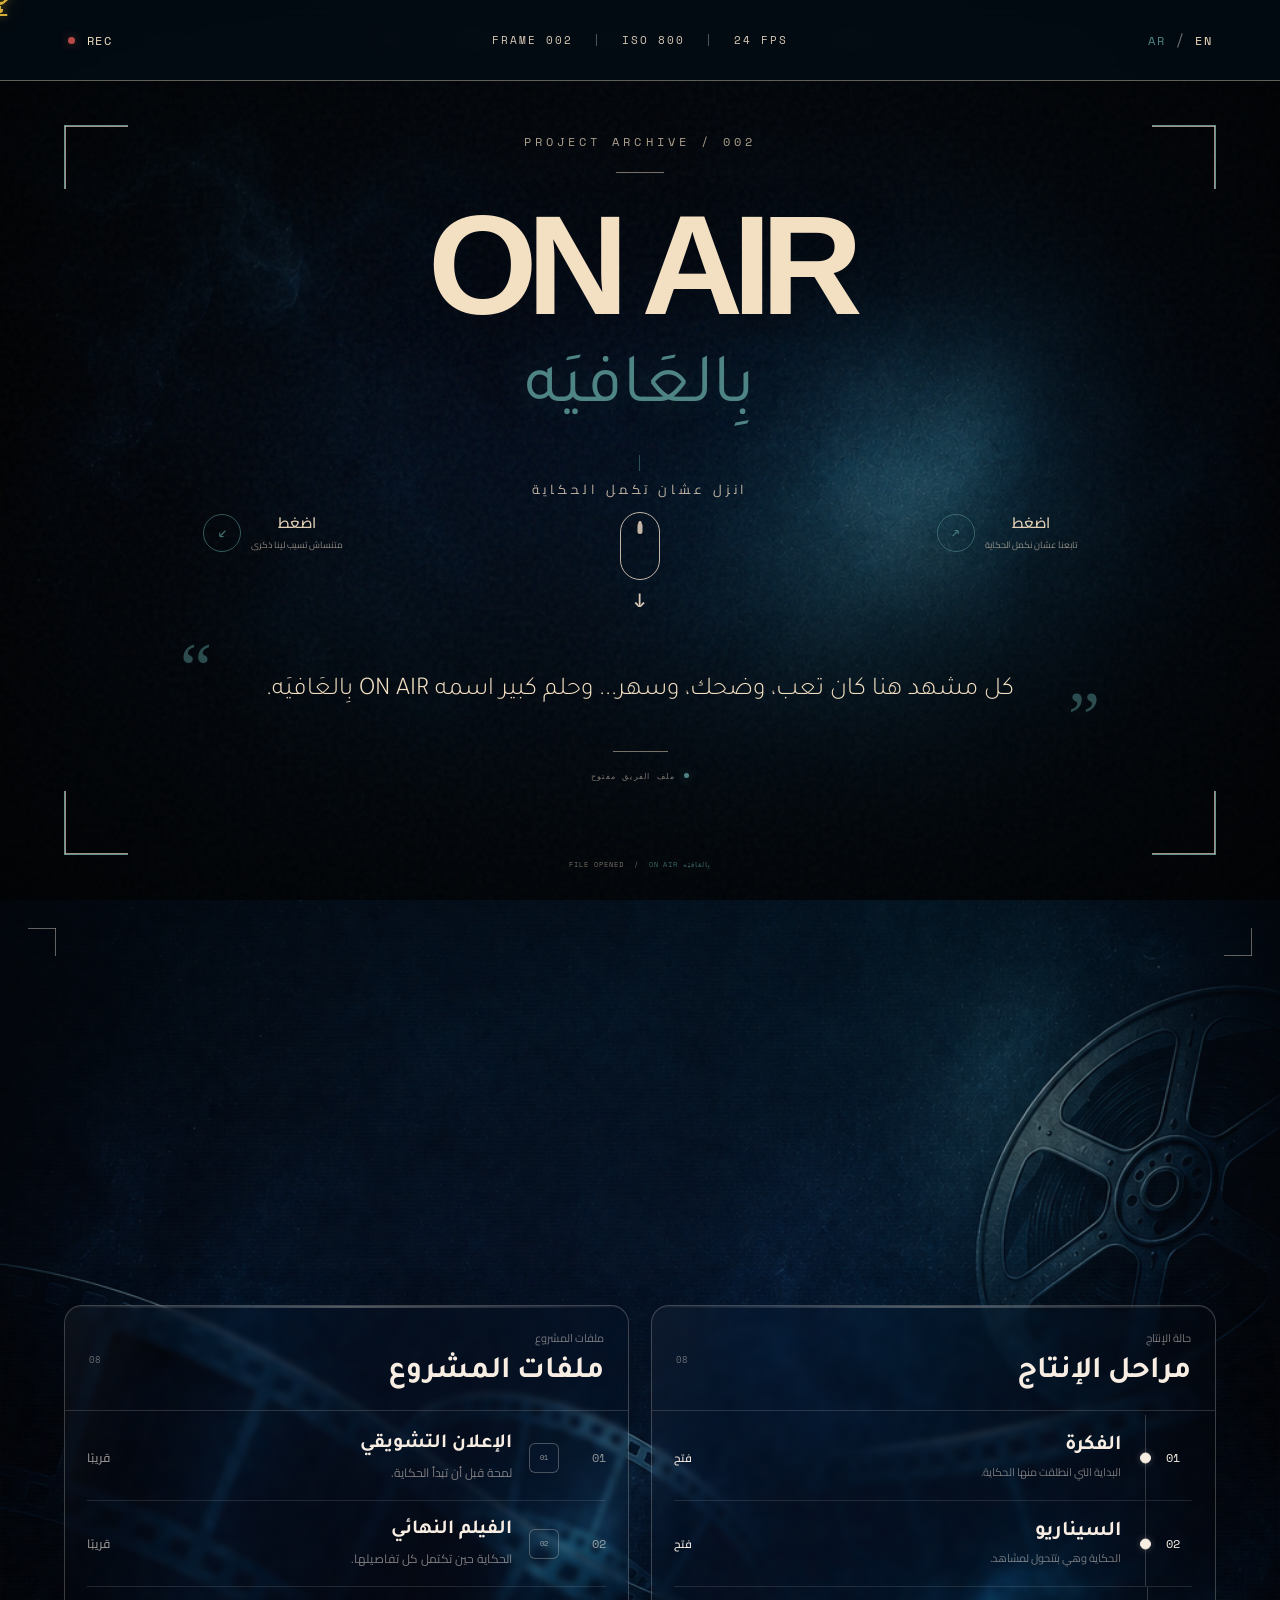
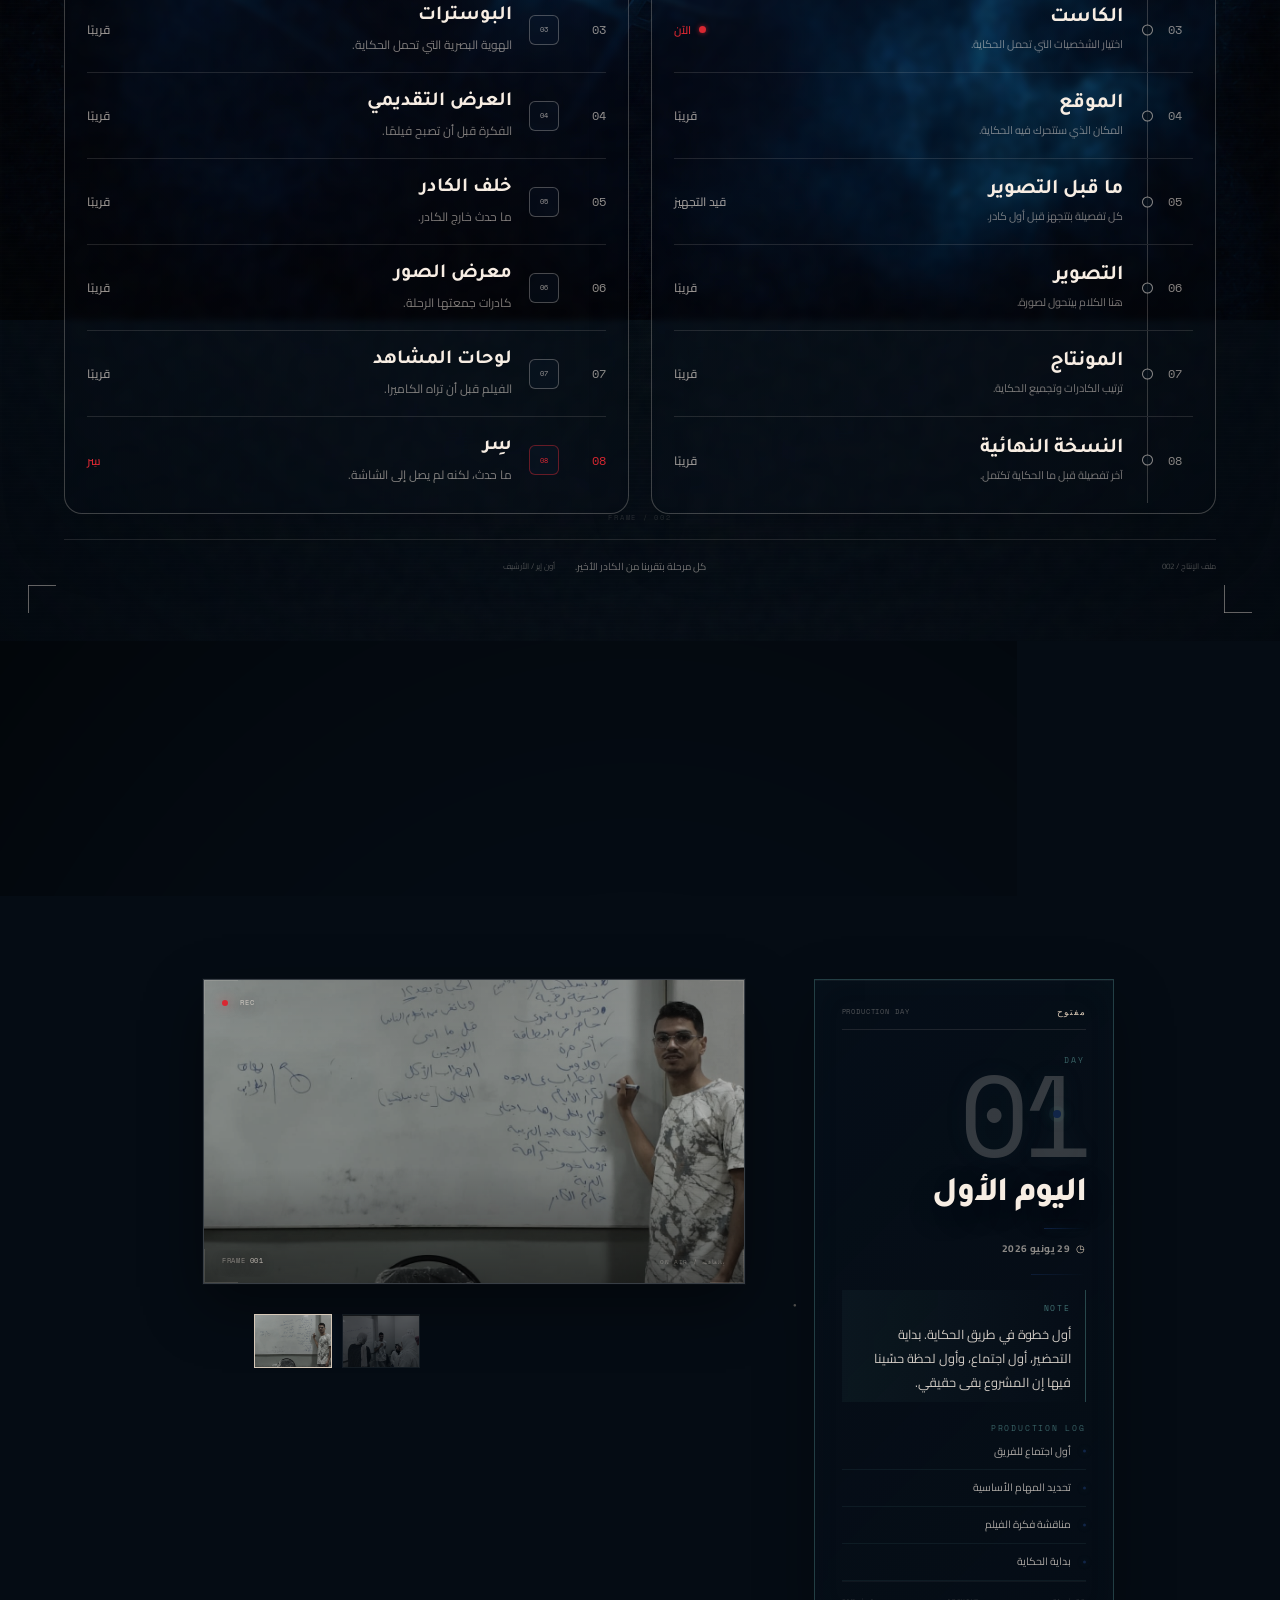
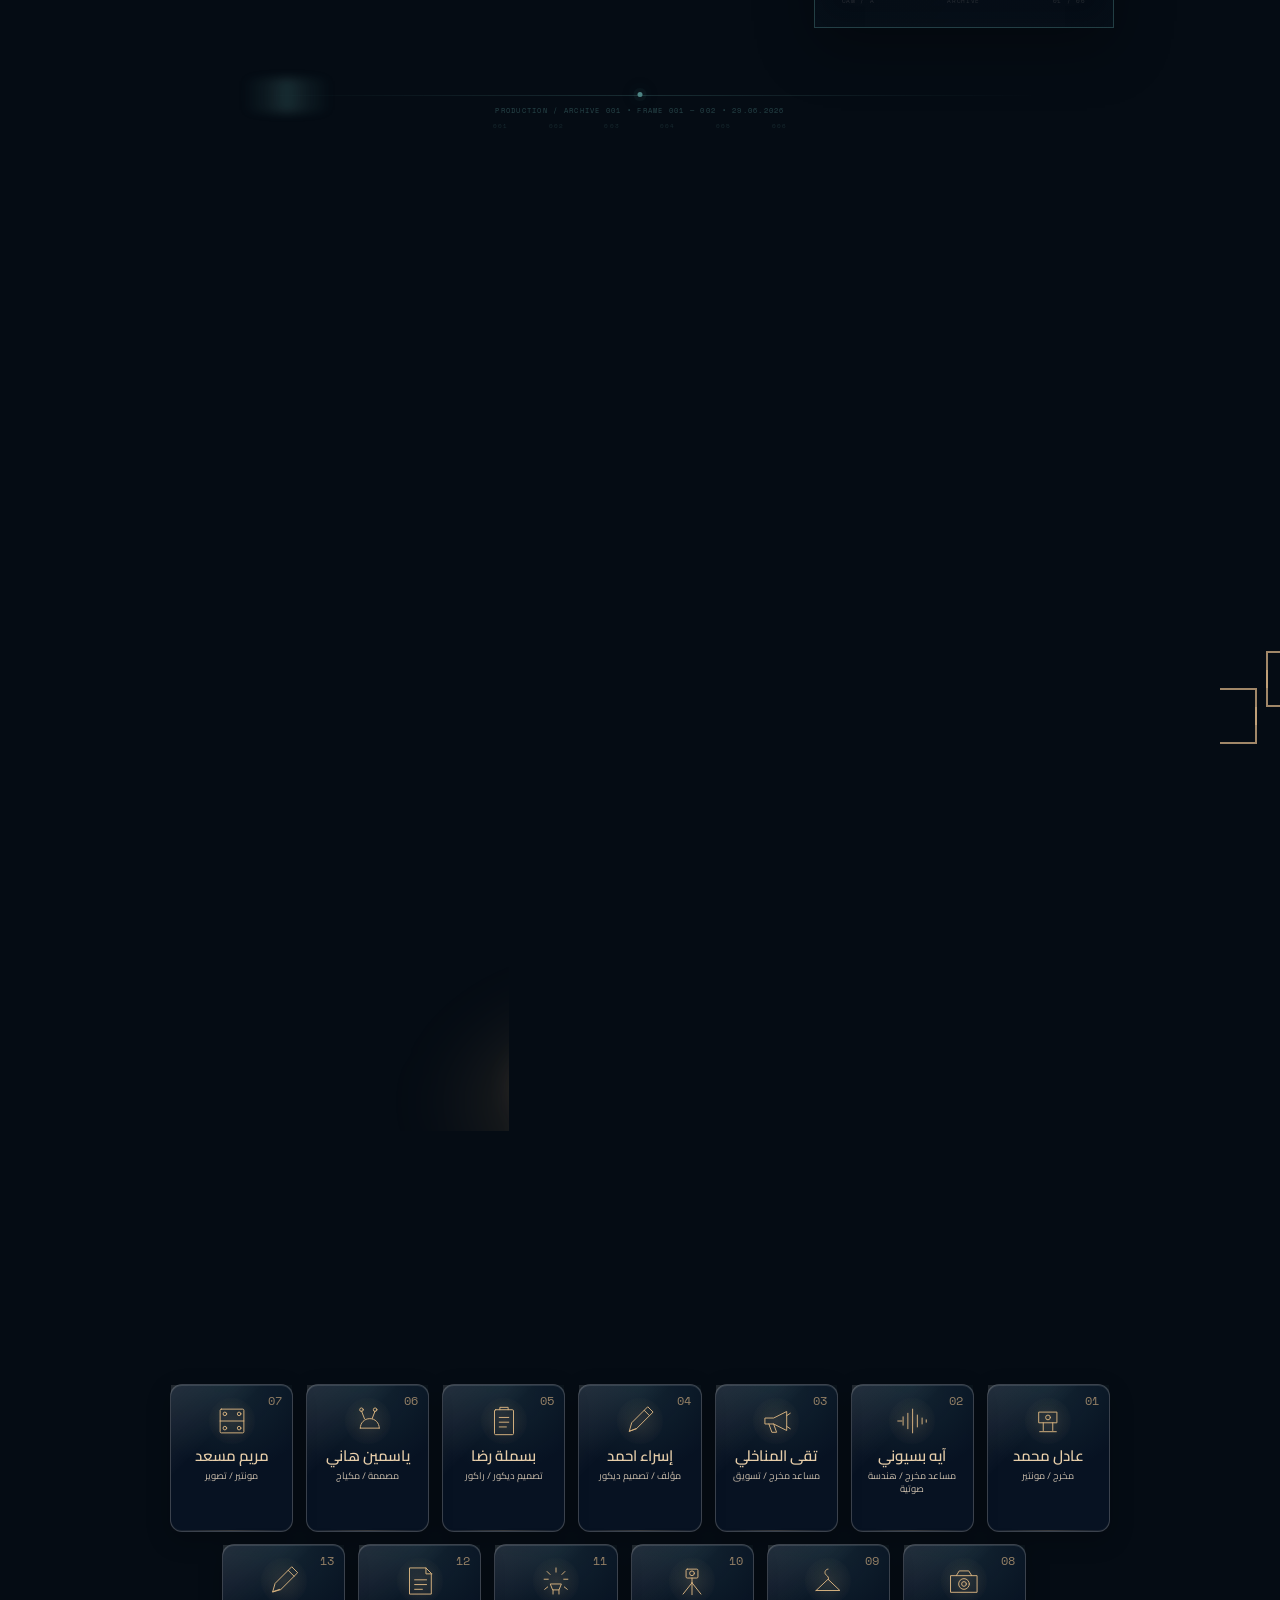
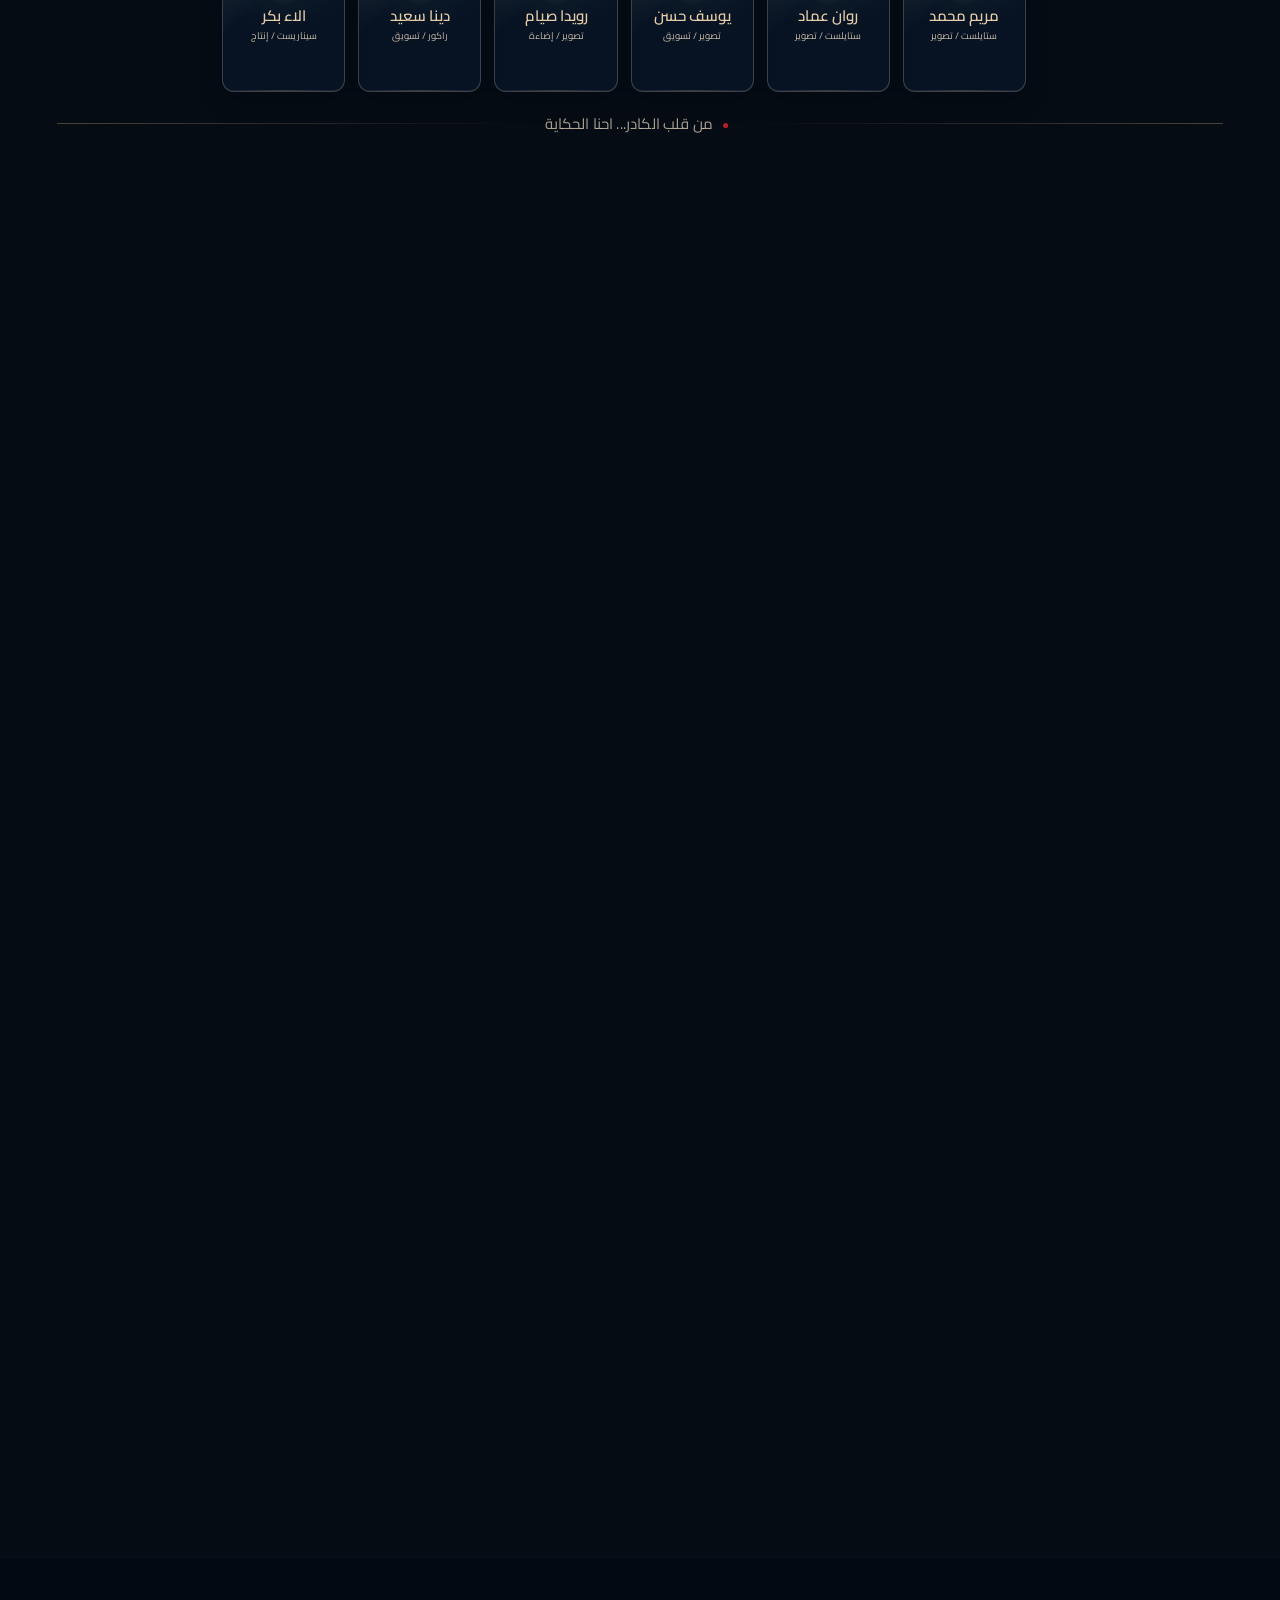
==== commit bff344cc: "Update website" ====
--- a/archive.html
+++ b/archive.html
@@ -401,10 +401,11 @@
             </strong>
 
             <small
-                data-ar="متنساش تكمل معانا الحكاية وتابعنا"
-                data-en="Don't forget to continue the story with us"
+                data-ar="تابعنا عشان نكمل الحكاية"
+                data-en="follow us to continue the story"
             >
-                متنساش تكمل معانا الحكاية وتابعنا
+            
+           تابعنا عشان نكمل الحكاية
             </small>
 
         </span>
@@ -1661,27 +1662,37 @@
 
     <div class="onair-crew-heading">
 
-        <div class="onair-section-number">
-            <span>•</span>
-            <b>02</b>
-            <span>•</span>
-        </div>
-
-        <div class="onair-section-label">
-            TEAM IDENTITY
-        </div>
-
-        <h2>
-            خلف كل كادر... حكاية
-        </h2>
-
-        <p>
-            لأن الفيلم لا يصنعه شخص واحد.
-        </p>
-
-        <div class="onair-heading-line"></div>
-
+    <div class="onair-section-number">
+        <span>•</span>
+        <b>02</b>
+        <span>•</span>
     </div>
+
+    <div
+        class="onair-section-label"
+        data-ar="هوية الفريق"
+        data-en="TEAM IDENTITY"
+    >
+        TEAM IDENTITY
+    </div>
+
+    <h2
+        data-ar="خلف كل كادر... حكاية"
+        data-en="Behind Every Frame... A Story"
+    >
+        خلف كل كادر... حكاية
+    </h2>
+
+    <p
+        data-ar="لأن الفيلم لا يصنعه شخص واحد."
+        data-en="Because a film is never made by one person."
+    >
+        لأن الفيلم لا يصنعه شخص واحد.
+    </p>
+
+    <div class="onair-heading-line"></div>
+
+</div>
 
 
     <!-- =====================================================
@@ -1703,10 +1714,22 @@
             </div>
 
             <div class="member-info">
-                <h3>عادل محمد</h3>
-                <span>مخرج / مونتير</span>
-                <small>DIRECTOR / EDITOR</small>
-            </div>
+    <h3
+        data-ar="عادل محمد"
+        data-en="Adel Mohamed"
+    >
+        عادل محمد
+    </h3>
+
+    <span
+        data-ar="مخرج / مونتير"
+        data-en="Director / Editor"
+    >
+        مخرج / مونتير
+    </span>
+
+   
+</div>
 
         </article>
 
@@ -1723,10 +1746,22 @@
             </div>
 
             <div class="member-info">
-                <h3>آيه بسيوني</h3>
-                <span>مساعد مخرج / هندسة صوتية </span>
-                <small>ASSISTANT DIRECTOR / SOUND</small>
-            </div>
+    <h3
+        data-ar="آيه بسيوني"
+        data-en="Aya Bassiouny"
+    >
+        آيه بسيوني
+    </h3>
+
+    <span
+        data-ar="مساعد مخرج / هندسة صوتية"
+        data-en="Assistant Director / Sound"
+    >
+        مساعد مخرج / هندسة صوتية
+    </span>
+
+   
+</div>
 
         </article>
 
@@ -1743,10 +1778,22 @@
             </div>
 
             <div class="member-info">
-                <h3>تقى المناخلي</h3>
-                <span>مساعد مخرج / تسويق</span>
-                <small>ASSISTANT DIRECTOR / MARKETING</small>
-            </div>
+    <h3
+        data-ar="تقى المناخلي"
+        data-en="Toqa El Manakhly"
+    >
+        تقى المناخلي
+    </h3>
+
+    <span
+        data-ar="مساعد مخرج / تسويق"
+        data-en="Assistant Director / Marketing"
+    >
+        مساعد مخرج / تسويق
+    </span>
+
+    
+</div>
 
         </article>
 
@@ -1763,10 +1810,22 @@
             </div>
 
             <div class="member-info">
-                <h3>إسراء احمد</h3>
-                <span>مؤلف / تصميم ديكور</span>
-                <small> WRITER / SET DESIGN</small>
-            </div>
+    <h3
+        data-ar="إسراء احمد"
+        data-en="Esraa Ahmed"
+    >
+        إسراء احمد
+    </h3>
+
+    <span
+        data-ar="مؤلف / تصميم ديكور"
+        data-en="Writer / Set Design"
+    >
+        مؤلف / تصميم ديكور
+    </span>
+
+    
+</div>
 
         </article>
 
@@ -1782,11 +1841,23 @@
                 </svg>
             </div>
 
-            <div class="member-info">
-                <h3>بسملة رضا</h3>
-                <span>تصميم ديكور / راكور </span>
-                <small> SET DESIGN / SCRIPT SUPERVISION</small>
-            </div>
+           <div class="member-info">
+    <h3
+        data-ar="بسملة رضا"
+        data-en="Basmala Reda"
+    >
+        بسملة رضا
+    </h3>
+
+    <span
+        data-ar="تصميم ديكور / راكور"
+        data-en="Set Design / Script Supervision"
+    >
+        تصميم ديكور / راكور
+    </span>
+
+    
+</div>
 
         </article>
 
@@ -1803,10 +1874,22 @@
             </div>
 
             <div class="member-info">
-                <h3>ياسمين هاني</h3>
-                <span>مصممة / مكياج</span>
-                <small>DESIGNER / MAKEUP</small>
-            </div>
+    <h3
+        data-ar="ياسمين هاني"
+        data-en="Yasmine Hany"
+    >
+        ياسمين هاني
+    </h3>
+
+    <span
+        data-ar="مصممة / مكياج"
+        data-en="Designer / Makeup"
+    >
+        مصممة / مكياج
+    </span>
+
+   
+</div>
 
         </article>
 
@@ -1823,10 +1906,22 @@
             </div>
 
             <div class="member-info">
-                <h3>مريم مسعد</h3>
-                <span>مونتير / تصوير </span>
-                <small>EDITOR / CAMERA</small>
-            </div>
+    <h3
+        data-ar="مريم مسعد"
+        data-en="Mariam Massad"
+    >
+        مريم مسعد
+    </h3>
+
+    <span
+        data-ar="مونتير / تصوير"
+        data-en="Editor / Camera"
+    >
+        مونتير / تصوير
+    </span>
+
+   
+</div>
 
         </article>
 
@@ -1842,11 +1937,23 @@
                 </svg>
             </div>
 
-            <div class="member-info">
-                <h3>مريم محمد</h3>
-                <span>ستايلست / تصوير</span>
-                <small>STYLIST / CAMERA</small>
-            </div>
+           <div class="member-info">
+    <h3
+        data-ar="مريم محمد"
+        data-en="Mariam Mohamed"
+    >
+        مريم محمد
+    </h3>
+
+    <span
+        data-ar="ستايلست / تصوير"
+        data-en="Stylist / Camera"
+    >
+        ستايلست / تصوير
+    </span>
+
+   
+</div>
 
         </article>
 
@@ -1863,10 +1970,22 @@
             </div>
 
             <div class="member-info">
-                <h3>روان عماد</h3>
-                <span>ستايلست / تصوير</span>
-                <small>STYLIST / CAMERA</small>
-            </div>
+    <h3
+        data-ar="روان عماد"
+        data-en="Rowan Emad"
+    >
+        روان عماد
+    </h3>
+
+    <span
+        data-ar="ستايلست / تصوير"
+        data-en="Stylist / Camera"
+    >
+        ستايلست / تصوير
+    </span>
+
+   
+</div>
 
         </article>
 
@@ -1882,11 +2001,23 @@
                 </svg>
             </div>
 
-            <div class="member-info">
-                <h3>يوسف حسن</h3>
-                <span>تصوير / تسويق</span>
-                <small>CAMERAMAN / MARKETING</small>
-            </div>
+           <div class="member-info">
+    <h3
+        data-ar="يوسف حسن"
+        data-en="Youssef Hassan"
+    >
+        يوسف حسن
+    </h3>
+
+    <span
+        data-ar="تصوير / تسويق"
+        data-en="Camera / Marketing"
+    >
+        تصوير / تسويق
+    </span>
+
+   
+</div>
 
         </article>
 
@@ -1903,10 +2034,22 @@
             </div>
 
             <div class="member-info">
-                <h3>رويدا صيام</h3>
-                <span>تصوير / إضاءة</span>
-                <small>CAMERA / LIGHTING</small>
-            </div>
+    <h3
+        data-ar="رويدا صيام"
+        data-en="Roweida Siam"
+    >
+        رويدا صيام
+    </h3>
+
+    <span
+        data-ar="تصوير / إضاءة"
+        data-en="Camera / Lighting"
+    >
+        تصوير / إضاءة
+    </span>
+
+   
+</div>
 
         </article>
 
@@ -1923,11 +2066,22 @@
             </div>
 
             <div class="member-info">
-                <h3>دينا سعيد</h3>
-                <span>راكور / تسويق</span>
-                <small>SCRIPT SUPERVISION / MARKETING</small>
-            </div>
-
+    <h3
+        data-ar="دينا سعيد"
+        data-en="Dina Saeed"
+    >
+        دينا سعيد
+    </h3>
+
+    <span
+        data-ar="راكور / تسويق"
+        data-en="Script Supervision / Marketing"
+    >
+        راكور / تسويق
+    </span>
+
+    
+</div>
         </article>
 
 
@@ -1943,11 +2097,22 @@
             </div>
 
             <div class="member-info">
-                <h3>الاء بكر</h3>
-                <span>سيناريست / إنتاج</span>
-                <small>WRITER / PRODUCTION</small>
-            </div>
-
+    <h3
+        data-ar="الاء بكر"
+        data-en="Alaa Bakr"
+    >
+        الاء بكر
+    </h3>
+
+    <span
+        data-ar="سيناريست / إنتاج"
+        data-en="Writer / Production"
+    >
+        سيناريست / إنتاج
+    </span>
+
+   
+</div>
         </article>
 
     </div>
@@ -1957,18 +2122,23 @@
          BOTTOM STATEMENT
     ====================================================== -->
 
-    <div class="onair-bottom-statement">
-
-        <span></span>
-
-        <div>
-            <b>●</b>
+   <div class="onair-bottom-statement">
+
+    <span></span>
+
+    <div>
+        <b>●</b>
+        <span
+            data-ar="من قلب الكادر... احنا الحكاية"
+            data-en="From the heart of the frame... We are the story"
+        >
             من قلب الكادر... احنا الحكاية
-        </div>
-
-        <span></span>
-
+        </span>
     </div>
+
+    <span></span>
+
+</div>
 
 
     <!-- =====================================================
--- a/crew.css
+++ b/crew.css
@@ -739,79 +739,68 @@
 ========================================================= */
 
 .onair-member {
-
-    position: relative;
-
-    min-width: 0;
-
-    height: 148px;
-
-    padding:
-        11px 10px 9px;
-
-    display: flex;
-
-    flex-direction: column;
-
-    align-items: center;
-
-    justify-content: flex-start;
-
-    text-align: center;
-
-    border:
-        1px solid
-        rgba(201,167,125,.34);
-
-    border-radius:
-        9px;
-
-    background:
-
-        linear-gradient(
-            145deg,
-            rgba(17,29,39,.90),
-            rgba(3,13,21,.94)
-        );
-
-    box-shadow:
-
-        inset 0 1px 0
-        rgba(255,255,255,.035),
-
-        inset 0 0 35px
-        rgba(201,167,125,.025),
-
-        0 7px 20px
-        rgba(0,0,0,.30);
-
-    overflow: hidden;
-
-    transition:
-        transform .3s ease,
-        border-color .3s ease,
-        box-shadow .3s ease;
+  position: relative;
+  min-width: 0;
+  height: 148px;
+  padding: 11px 10px 9px;
+
+  display: flex;
+  flex-direction: column;
+  align-items: center;
+  justify-content: flex-start;
+
+  text-align: center;
+
+  border: 1px solid rgba(247, 237, 227, 0.22);
+  border-radius: 12px;
+
+  /* GLASS */
+  background: rgba(17, 37, 72, 0.28);
+
+  /* زجاج ناعم */
+  -webkit-backdrop-filter: blur(12px);
+  backdrop-filter: blur(12px);
+
+  /* لمعة خفيفة وحافة زجاجية */
+  box-shadow:
+    inset 0 1px 0 rgba(255, 255, 255, 0.12),
+    inset 0 -1px 0 rgba(255, 255, 255, 0.04),
+    0 8px 24px rgba(0, 0, 0, 0.22);
+
+  overflow: hidden;
+
+  transition:
+    transform 0.3s ease,
+    border-color 0.3s ease,
+    box-shadow 0.3s ease,
+    background 0.3s ease;
 }
 
 .onair-member::before {
-
-    content: "";
-
-    position: absolute;
-
-    inset: 0;
-
-    background:
-
-        radial-gradient(
-            circle at 50% 15%,
-            rgba(201,167,125,.13),
-            transparent 42%
-        );
-
-    pointer-events: none;
-}
-
+  content: "";
+  position: absolute;
+  inset: 0;
+
+  background:
+    linear-gradient(
+      135deg,
+      rgba(255, 255, 255, 0.10),
+      transparent 35%
+    ),
+    radial-gradient(
+      circle at 50% 0%,
+      rgba(78, 132, 132, 0.16),
+      transparent 55%
+    );
+
+  pointer-events: none;
+  z-index: 0;
+}
+
+.onair-member > * {
+  position: relative;
+  z-index: 1;
+}
 
 .onair-member::after {
 
@@ -839,23 +828,16 @@
 
 
 .onair-member:hover {
-
-    transform:
-        translateY(-4px);
-
-    border-color:
-        rgba(224,181,125,.68);
-
-    box-shadow:
-
-        inset 0 1px 0
-        rgba(255,255,255,.05),
-
-        0 10px 30px
-        rgba(0,0,0,.42),
-
-        0 0 20px
-        rgba(201,167,125,.08);
+  transform: translateY(-4px);
+
+  background: rgba(17, 37, 72, 0.36);
+
+  border-color: rgba(247, 237, 227, 0.42);
+
+  box-shadow:
+    inset 0 1px 0 rgba(255, 255, 255, 0.16),
+    0 12px 30px rgba(0, 0, 0, 0.30),
+    0 0 22px rgba(78, 132, 132, 0.10);
 }
 
 
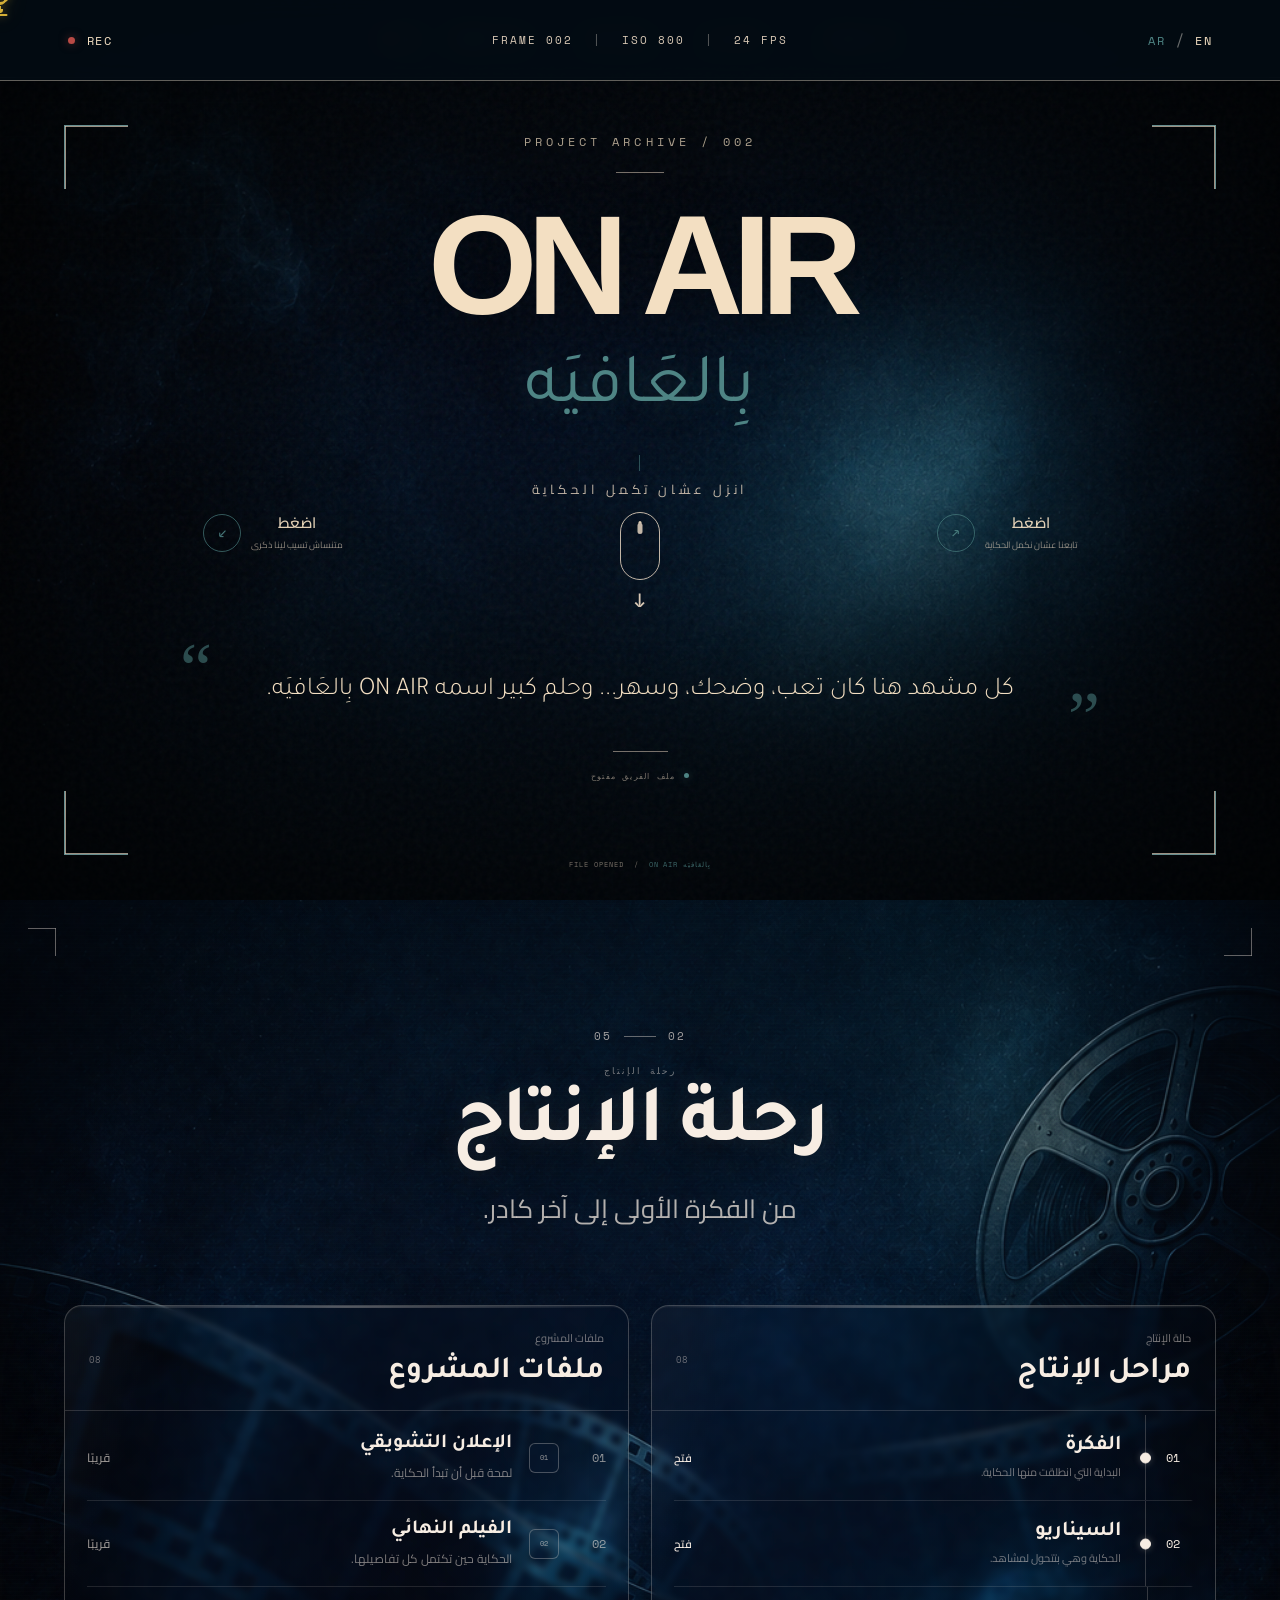
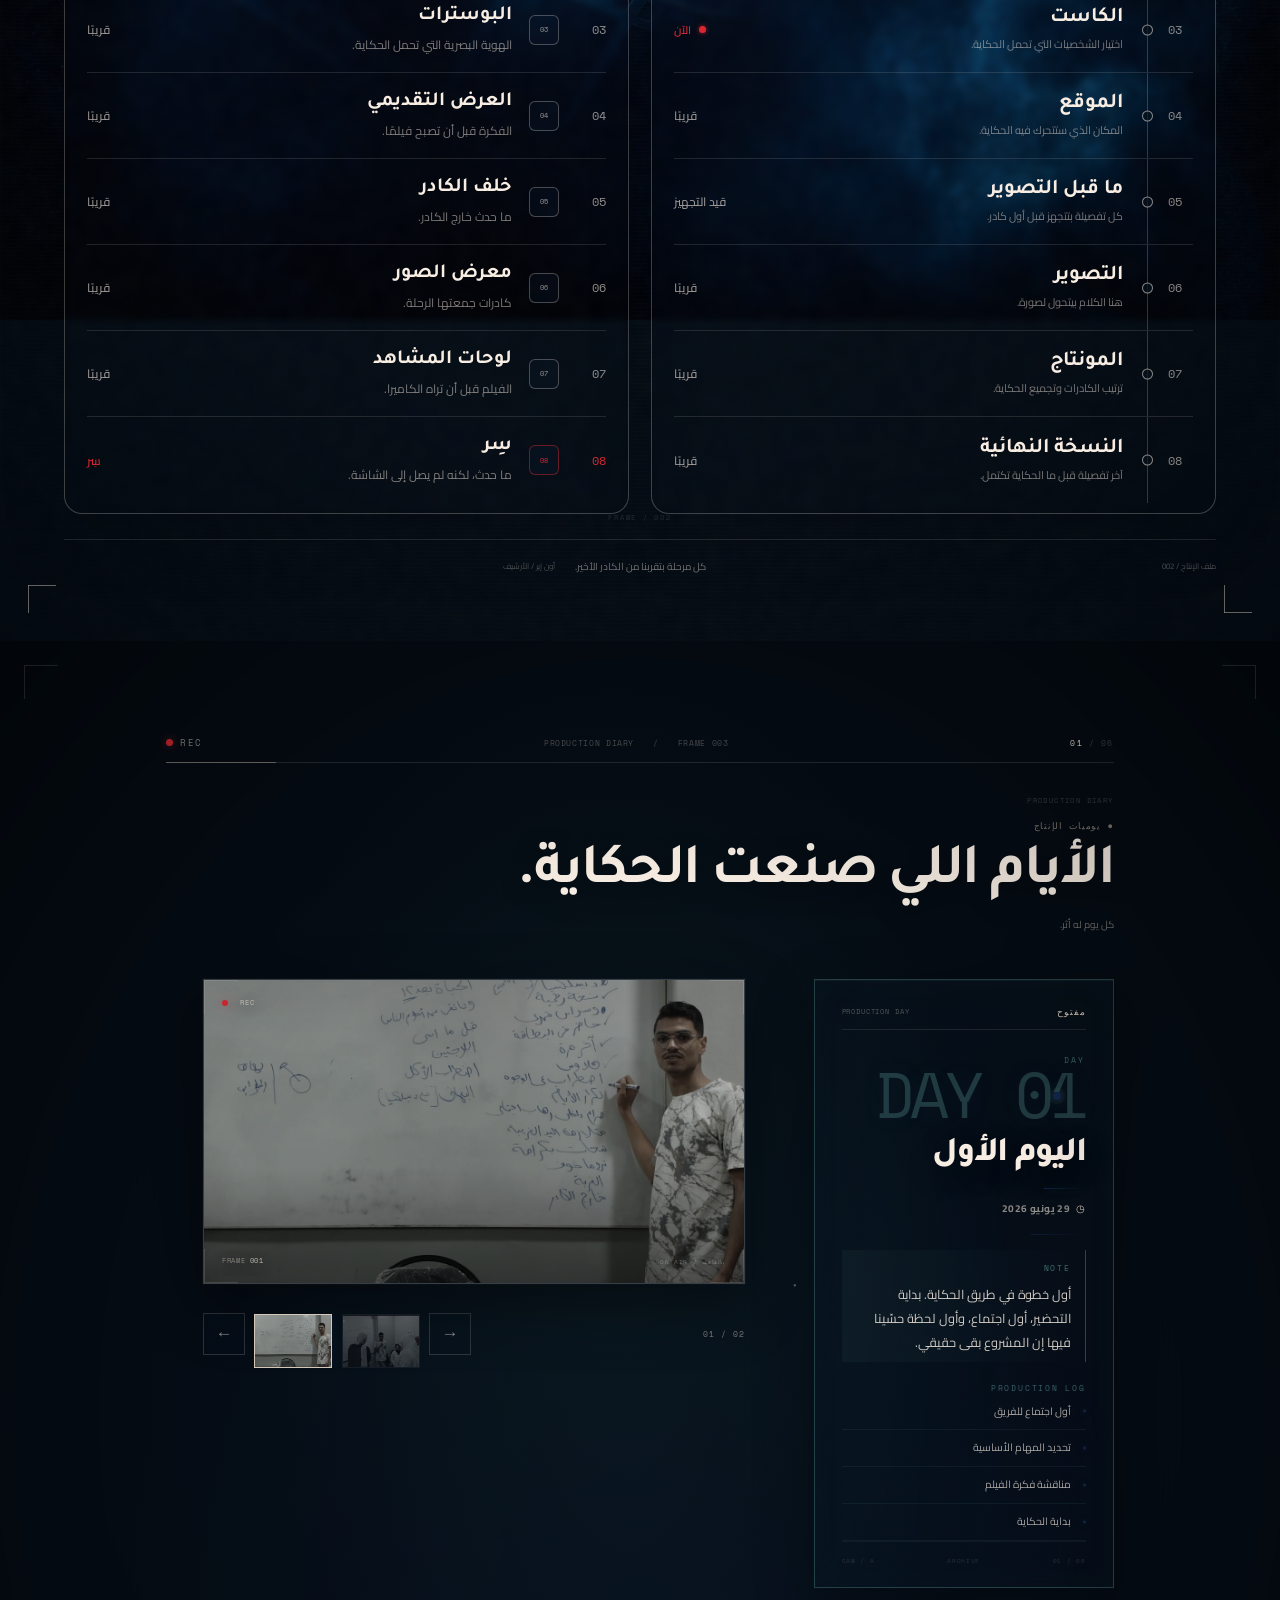
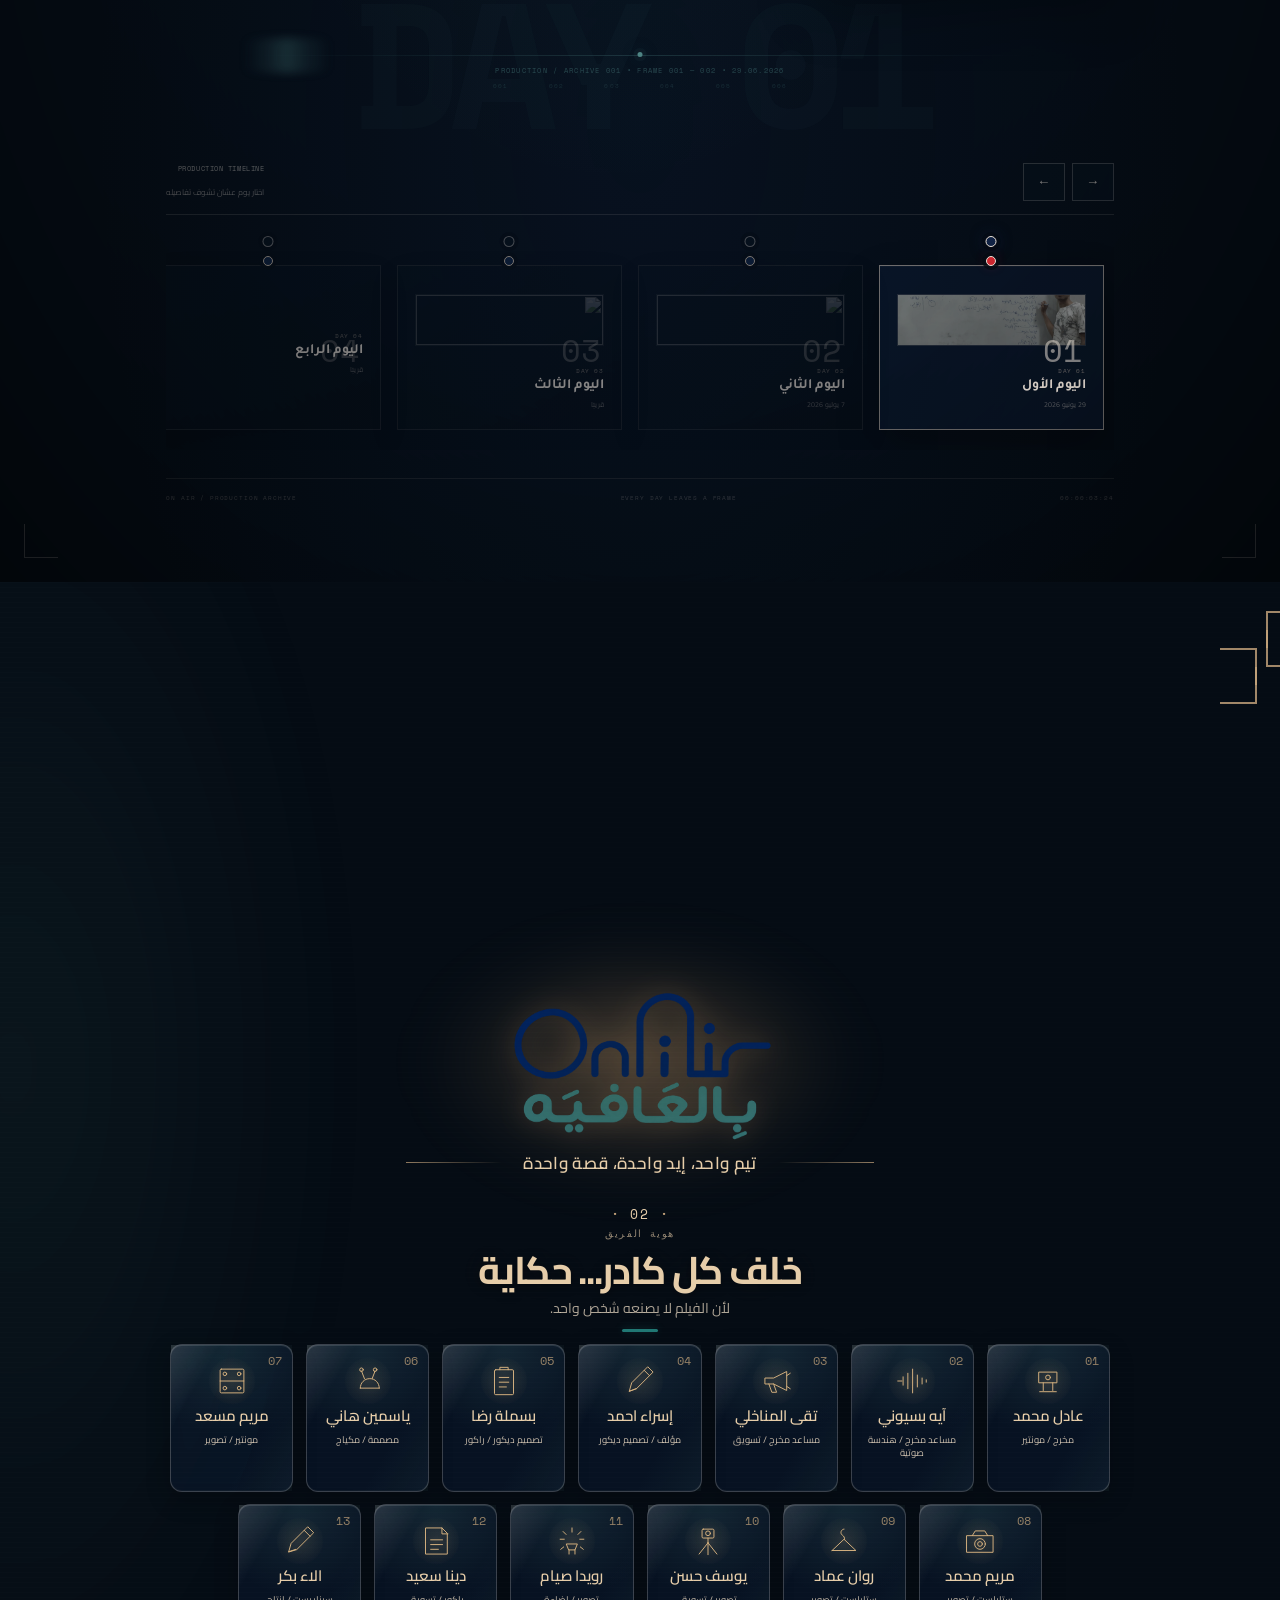
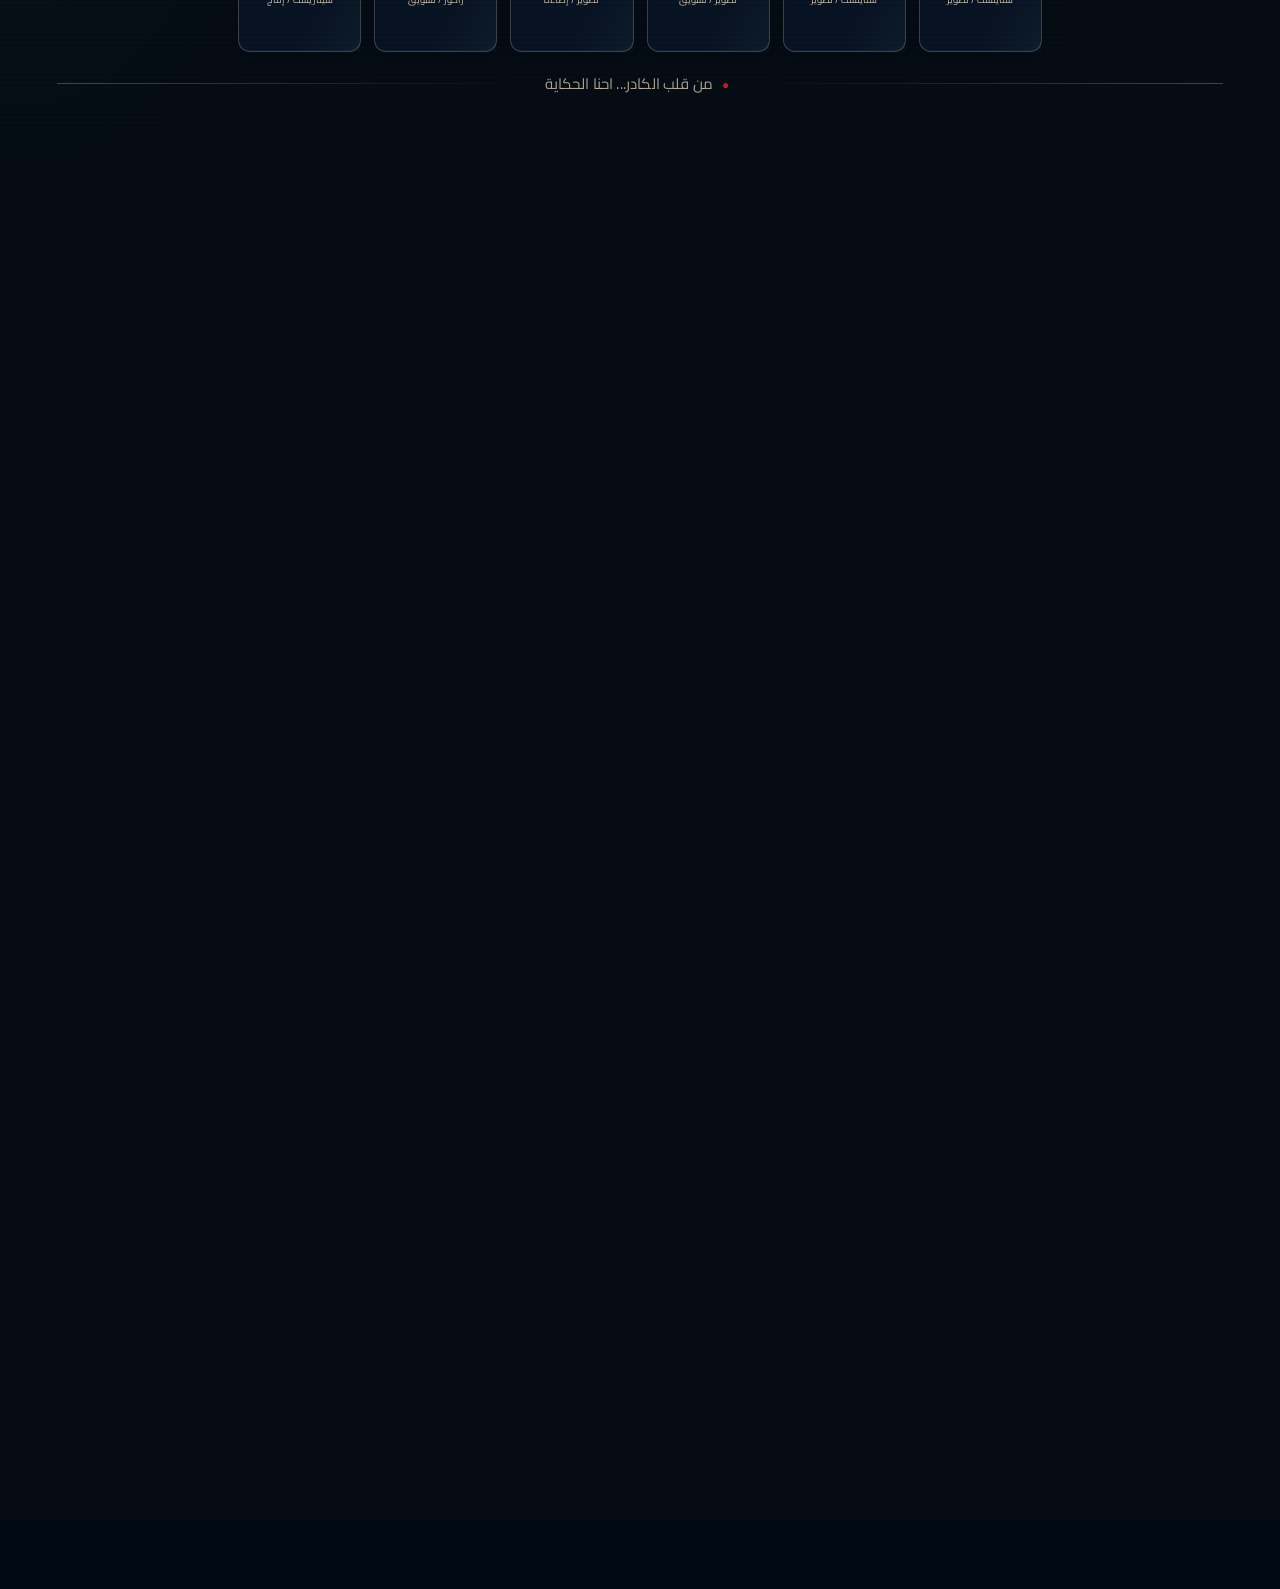
==== commit 2a5b8ff2: "Update website" ====
--- a/archive.html
+++ b/archive.html
@@ -1439,11 +1439,11 @@
 
 
             <div
-                class="oa-days-number"
-                id="oaDaysNumber"
-            >
-                01
-            </div>
+    class="oa-days-number"
+    id="oaDaysWatermark"
+>
+    DAY 01
+</div>
 
 
             <h3 id="oaDaysTitle">
--- a/crew.css
+++ b/crew.css
@@ -698,7 +698,7 @@
         20px;
 
     background:
-        #278f89;
+        #217975;
 
     box-shadow:
         0 0 12px
@@ -731,6 +731,8 @@
 
     gap:
         12px 13px;
+
+         direction: ltr;
 }
 
 
@@ -973,10 +975,10 @@
     display: block;
 
     margin-top:
-        3px;
+        7px;
 
     font-size:
-        10px;
+        12px;
 
     line-height:
         1.45;
@@ -1192,12 +1194,13 @@
     }
 
 
-    .member-info span {
-
-        font-size:
-            9px;
-
-    }
+   .member-info span {
+    font-size:
+        12px;
+    margin-top:
+        7px;
+}
+
 
 
     .member-info small {
@@ -2184,18 +2187,7 @@
         font-size: 8.5px !important;
     }
 }
-/* =========================================================
-   DESKTOP — CENTER SECOND CREW ROW
-   KEEP ORIGINAL CARD SIZE
-========================================================= */
-
-@media (min-width: 701px) {
-
-    .onair-member:nth-child(n+8) {
-        transform: translateX(-84px) !important;
-    }
-
-}
+
 /* =========================================================
    DESKTOP — FIX CREW TEXT
    NO CUT / NO ELLIPSIS
@@ -2248,3 +2240,702 @@
         overflow: visible !important;
     }
 }
+/* =========================================================
+   CREW GRID — FINAL LANGUAGE SAFE LAYOUT
+   Desktop only
+========================================================= */
+
+@media (min-width: 951px) {
+
+    /* ================================================
+       GRID
+    ================================================= */
+
+    .onair-crew-grid {
+
+        display: grid !important;
+
+        grid-template-columns:
+            repeat(14, minmax(0, 1fr)) !important;
+
+        gap:
+            12px 13px !important;
+
+        direction: ltr !important;
+
+        grid-auto-flow: row !important;
+    }
+
+
+    /* ================================================
+       CARD BASE
+    ================================================= */
+
+    .onair-crew-grid .onair-member {
+
+        grid-column: auto !important;
+        grid-row: auto !important;
+
+        transform: none !important;
+
+        width: auto !important;
+    }
+
+
+    /* ================================================
+       ENGLISH
+       
+       01 02 03 04 05 06 07
+          08 09 10 11 12 13
+    ================================================= */
+
+    html[dir="ltr"]
+    .onair-crew-grid
+    .onair-member:nth-child(1) {
+        grid-column: 1 / 3 !important;
+        grid-row: 1 !important;
+    }
+
+    html[dir="ltr"]
+    .onair-crew-grid
+    .onair-member:nth-child(2) {
+        grid-column: 3 / 5 !important;
+        grid-row: 1 !important;
+    }
+
+    html[dir="ltr"]
+    .onair-crew-grid
+    .onair-member:nth-child(3) {
+        grid-column: 5 / 7 !important;
+        grid-row: 1 !important;
+    }
+
+    html[dir="ltr"]
+    .onair-crew-grid
+    .onair-member:nth-child(4) {
+        grid-column: 7 / 9 !important;
+        grid-row: 1 !important;
+    }
+
+    html[dir="ltr"]
+    .onair-crew-grid
+    .onair-member:nth-child(5) {
+        grid-column: 9 / 11 !important;
+        grid-row: 1 !important;
+    }
+
+    html[dir="ltr"]
+    .onair-crew-grid
+    .onair-member:nth-child(6) {
+        grid-column: 11 / 13 !important;
+        grid-row: 1 !important;
+    }
+
+    html[dir="ltr"]
+    .onair-crew-grid
+    .onair-member:nth-child(7) {
+        grid-column: 13 / 15 !important;
+        grid-row: 1 !important;
+    }
+
+
+    /* SECOND ROW */
+
+    html[dir="ltr"]
+    .onair-crew-grid
+    .onair-member:nth-child(8) {
+        grid-column: 2 / 4 !important;
+        grid-row: 2 !important;
+    }
+
+    html[dir="ltr"]
+    .onair-crew-grid
+    .onair-member:nth-child(9) {
+        grid-column: 4 / 6 !important;
+        grid-row: 2 !important;
+    }
+
+    html[dir="ltr"]
+    .onair-crew-grid
+    .onair-member:nth-child(10) {
+        grid-column: 6 / 8 !important;
+        grid-row: 2 !important;
+    }
+
+    html[dir="ltr"]
+    .onair-crew-grid
+    .onair-member:nth-child(11) {
+        grid-column: 8 / 10 !important;
+        grid-row: 2 !important;
+    }
+
+    html[dir="ltr"]
+    .onair-crew-grid
+    .onair-member:nth-child(12) {
+        grid-column: 10 / 12 !important;
+        grid-row: 2 !important;
+    }
+
+    html[dir="ltr"]
+    .onair-crew-grid
+    .onair-member:nth-child(13) {
+        grid-column: 12 / 14 !important;
+        grid-row: 2 !important;
+    }
+
+
+    /* ================================================
+       ARABIC
+       
+       07 06 05 04 03 02 01
+          13 12 11 10 09 08
+    ================================================= */
+
+    html[dir="rtl"]
+    .onair-crew-grid
+    .onair-member:nth-child(1) {
+        grid-column: 13 / 15 !important;
+        grid-row: 1 !important;
+    }
+
+    html[dir="rtl"]
+    .onair-crew-grid
+    .onair-member:nth-child(2) {
+        grid-column: 11 / 13 !important;
+        grid-row: 1 !important;
+    }
+
+    html[dir="rtl"]
+    .onair-crew-grid
+    .onair-member:nth-child(3) {
+        grid-column: 9 / 11 !important;
+        grid-row: 1 !important;
+    }
+
+    html[dir="rtl"]
+    .onair-crew-grid
+    .onair-member:nth-child(4) {
+        grid-column: 7 / 9 !important;
+        grid-row: 1 !important;
+    }
+
+    html[dir="rtl"]
+    .onair-crew-grid
+    .onair-member:nth-child(5) {
+        grid-column: 5 / 7 !important;
+        grid-row: 1 !important;
+    }
+
+    html[dir="rtl"]
+    .onair-crew-grid
+    .onair-member:nth-child(6) {
+        grid-column: 3 / 5 !important;
+        grid-row: 1 !important;
+    }
+
+    html[dir="rtl"]
+    .onair-crew-grid
+    .onair-member:nth-child(7) {
+        grid-column: 1 / 3 !important;
+        grid-row: 1 !important;
+    }
+
+
+    /* SECOND ROW */
+
+    html[dir="rtl"]
+    .onair-crew-grid
+    .onair-member:nth-child(8) {
+        grid-column: 12 / 14 !important;
+        grid-row: 2 !important;
+    }
+
+    html[dir="rtl"]
+    .onair-crew-grid
+    .onair-member:nth-child(9) {
+        grid-column: 10 / 12 !important;
+        grid-row: 2 !important;
+    }
+
+    html[dir="rtl"]
+    .onair-crew-grid
+    .onair-member:nth-child(10) {
+        grid-column: 8 / 10 !important;
+        grid-row: 2 !important;
+    }
+
+    html[dir="rtl"]
+    .onair-crew-grid
+    .onair-member:nth-child(11) {
+        grid-column: 6 / 8 !important;
+        grid-row: 2 !important;
+    }
+
+    html[dir="rtl"]
+    .onair-crew-grid
+    .onair-member:nth-child(12) {
+        grid-column: 4 / 6 !important;
+        grid-row: 2 !important;
+    }
+
+    html[dir="rtl"]
+    .onair-crew-grid
+    .onair-member:nth-child(13) {
+        grid-column: 2 / 4 !important;
+        grid-row: 2 !important;
+    }
+
+}
+/* =========================================================
+   ON AIR — CINEMATIC CREW ATMOSPHERE
+   V2 — VISUAL FILM TREATMENT
+========================================================= */
+
+
+/* =========================================================
+   01 — MOVING CINEMATIC LIGHT
+========================================================= */
+
+.onair-team-stage::before {
+
+    content: "";
+
+    position: absolute;
+
+    inset: -35% -20%;
+
+    z-index: 2;
+
+    pointer-events: none;
+
+    background:
+        radial-gradient(
+            ellipse 28% 55% at 15% 45%,
+            rgba(78,132,132,.12),
+            transparent 70%
+        );
+
+    filter:
+        blur(35px);
+
+    opacity: .7;
+
+    animation:
+        cinematicLightMove
+        14s
+        ease-in-out
+        infinite alternate;
+}
+
+
+@keyframes cinematicLightMove {
+
+    0% {
+        transform:
+            translateX(-8%)
+            translateY(3%);
+    }
+
+    50% {
+        transform:
+            translateX(18%)
+            translateY(-2%);
+    }
+
+    100% {
+        transform:
+            translateX(42%)
+            translateY(5%);
+    }
+}
+
+
+/* =========================================================
+   02 — CAMERA SCANLINE
+========================================================= */
+
+.onair-team-stage::after {
+
+    content: "";
+
+    position: absolute;
+
+    inset: 0;
+
+    z-index: 45;
+
+    pointer-events: none;
+
+    background:
+        repeating-linear-gradient(
+            0deg,
+            rgba(255,255,255,.018) 0px,
+            rgba(255,255,255,.018) 1px,
+            transparent 1px,
+            transparent 5px
+        );
+
+    opacity: .22;
+
+    mix-blend-mode:
+        overlay;
+}
+
+
+/* =========================================================
+   03 — MOVING FILM GRAIN
+========================================================= */
+
+.onair-team-grain {
+
+    animation:
+        filmGrainShift
+        .8s
+        steps(6)
+        infinite;
+
+    opacity:
+        .10;
+}
+
+
+@keyframes filmGrainShift {
+
+    0% {
+        transform:
+            translate(0,0);
+    }
+
+    20% {
+        transform:
+            translate(-1%,1%);
+    }
+
+    40% {
+        transform:
+            translate(1%,-1%);
+    }
+
+    60% {
+        transform:
+            translate(-1%,-1%);
+    }
+
+    80% {
+        transform:
+            translate(1%,1%);
+    }
+
+    100% {
+        transform:
+            translate(0,0);
+    }
+}
+
+
+/* =========================================================
+   04 — FILM FRAME LIGHT ON CARDS
+========================================================= */
+
+.onair-member::before {
+
+    background:
+
+        linear-gradient(
+            120deg,
+            rgba(255,255,255,.13),
+            transparent 24%,
+            transparent 68%,
+            rgba(78,132,132,.08)
+        ),
+
+        radial-gradient(
+            circle at 50% 0%,
+            rgba(78,132,132,.18),
+            transparent 58%
+        );
+
+    transition:
+        background .7s ease;
+}
+
+
+/* =========================================================
+   05 — SLOW LIGHT SWEEP
+========================================================= */
+
+.onair-member::after {
+
+    content: "";
+
+    position: absolute;
+
+    top: 0;
+    bottom: 0;
+
+    left: -120%;
+
+    width: 55%;
+
+    background:
+        linear-gradient(
+            105deg,
+            transparent 0%,
+            rgba(255,255,255,.025) 40%,
+            rgba(255,255,255,.10) 50%,
+            rgba(255,255,255,.025) 60%,
+            transparent 100%
+        );
+
+    transform:
+        skewX(-18deg);
+
+    opacity:
+        0;
+
+    pointer-events:
+        none;
+
+    z-index:
+        2;
+}
+
+
+/* الضوء يعدي على الكروت */
+
+.onair-member:hover::after {
+
+    opacity:
+        1;
+
+    animation:
+        cardLightSweep
+        .9s
+        ease-out
+        forwards;
+}
+
+
+@keyframes cardLightSweep {
+
+    from {
+        left: -120%;
+    }
+
+    to {
+        left: 150%;
+    }
+}
+
+
+/* =========================================================
+   06 — CINEMATIC CARD EDGE
+========================================================= */
+
+.onair-member {
+
+    box-shadow:
+
+        inset 0 1px 0
+        rgba(255,255,255,.13),
+
+        inset 0 -1px 0
+        rgba(255,255,255,.035),
+
+        0 8px 24px
+        rgba(0,0,0,.22);
+}
+
+
+.onair-member:hover {
+
+    box-shadow:
+
+        inset 0 1px 0
+        rgba(255,255,255,.20),
+
+        inset 0 -1px 0
+        rgba(78,132,132,.08),
+
+        0 14px 34px
+        rgba(0,0,0,.34),
+
+        0 0 26px
+        rgba(78,132,132,.14);
+}
+
+
+/* =========================================================
+   07 — ICON FILM LIGHT
+========================================================= */
+
+.member-icon {
+
+    transition:
+        filter .5s ease,
+        transform .5s ease;
+}
+
+
+.onair-member:hover .member-icon {
+
+    transform:
+        translateY(-2px);
+
+    filter:
+        drop-shadow(
+            0 0 8px
+            rgba(201,167,125,.25)
+        );
+}
+
+
+.onair-member:hover .member-icon svg {
+
+    filter:
+        drop-shadow(
+            0 0 7px
+            rgba(214,178,127,.28)
+        );
+}
+
+
+/* =========================================================
+   08 — TITLE HAS CINEMATIC DEPTH
+========================================================= */
+
+.onair-crew-heading h2 {
+
+    text-shadow:
+
+        0 2px 10px
+        rgba(0,0,0,.45),
+
+        0 0 24px
+        rgba(201,167,125,.08);
+}
+
+
+/* =========================================================
+   09 — TEAL FOCUS LINE
+========================================================= */
+
+.onair-heading-line {
+
+    position:
+        relative;
+
+    box-shadow:
+
+        0 0 8px
+        rgba(39,143,137,.30),
+
+        0 0 20px
+        rgba(39,143,137,.10);
+}
+
+
+.onair-heading-line::after {
+
+    content: "";
+
+    position: absolute;
+
+    top: 0;
+    bottom: 0;
+
+    left: -20px;
+
+    width: 12px;
+
+    background:
+        rgba(255,255,255,.35);
+
+    filter:
+        blur(5px);
+
+    opacity:
+        0;
+
+    animation:
+        focusLine
+        4s
+        ease-in-out
+        infinite;
+}
+
+
+@keyframes focusLine {
+
+    0%,
+    55% {
+        left: -20px;
+        opacity: 0;
+    }
+
+    65% {
+        opacity: .7;
+    }
+
+    85% {
+        left: 45px;
+        opacity: 0;
+    }
+
+    100% {
+        left: 45px;
+        opacity: 0;
+    }
+}
+
+
+/* =========================================================
+   10 — REC DOT
+========================================================= */
+
+.onair-bottom-statement b {
+
+    animation:
+        recPulse
+        2s
+        ease-in-out
+        infinite;
+}
+
+
+@keyframes recPulse {
+
+    0%,
+    100% {
+        opacity: .45;
+
+        text-shadow:
+            0 0 0
+            rgba(181,31,41,0);
+    }
+
+    50% {
+        opacity: 1;
+
+        text-shadow:
+            0 0 8px
+            rgba(181,31,41,.5);
+    }
+}
+
+
+/* =========================================================
+   11 — ACCESSIBILITY
+========================================================= */
+
+@media (prefers-reduced-motion: reduce) {
+
+    .onair-team-stage::before,
+    .onair-team-grain,
+    .onair-heading-line::after,
+    .onair-bottom-statement b {
+
+        animation:
+            none !important;
+    }
+}
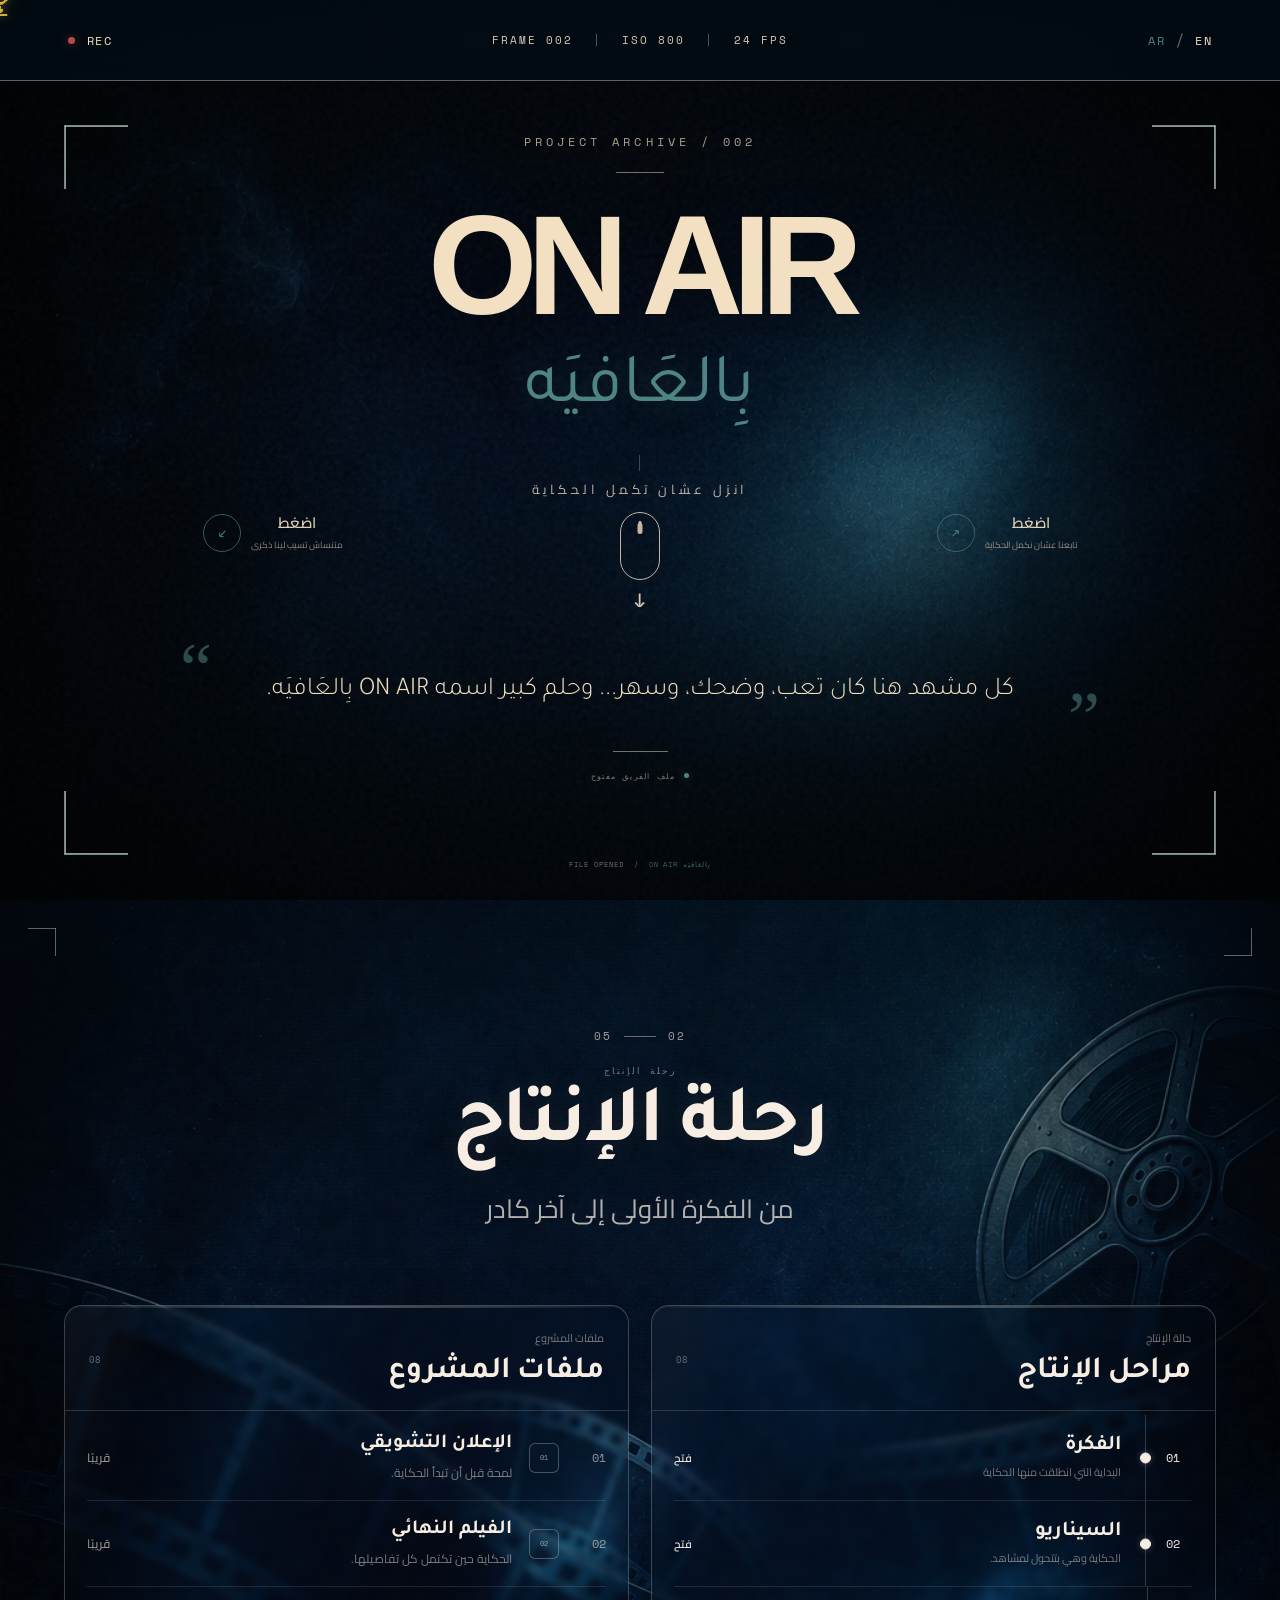
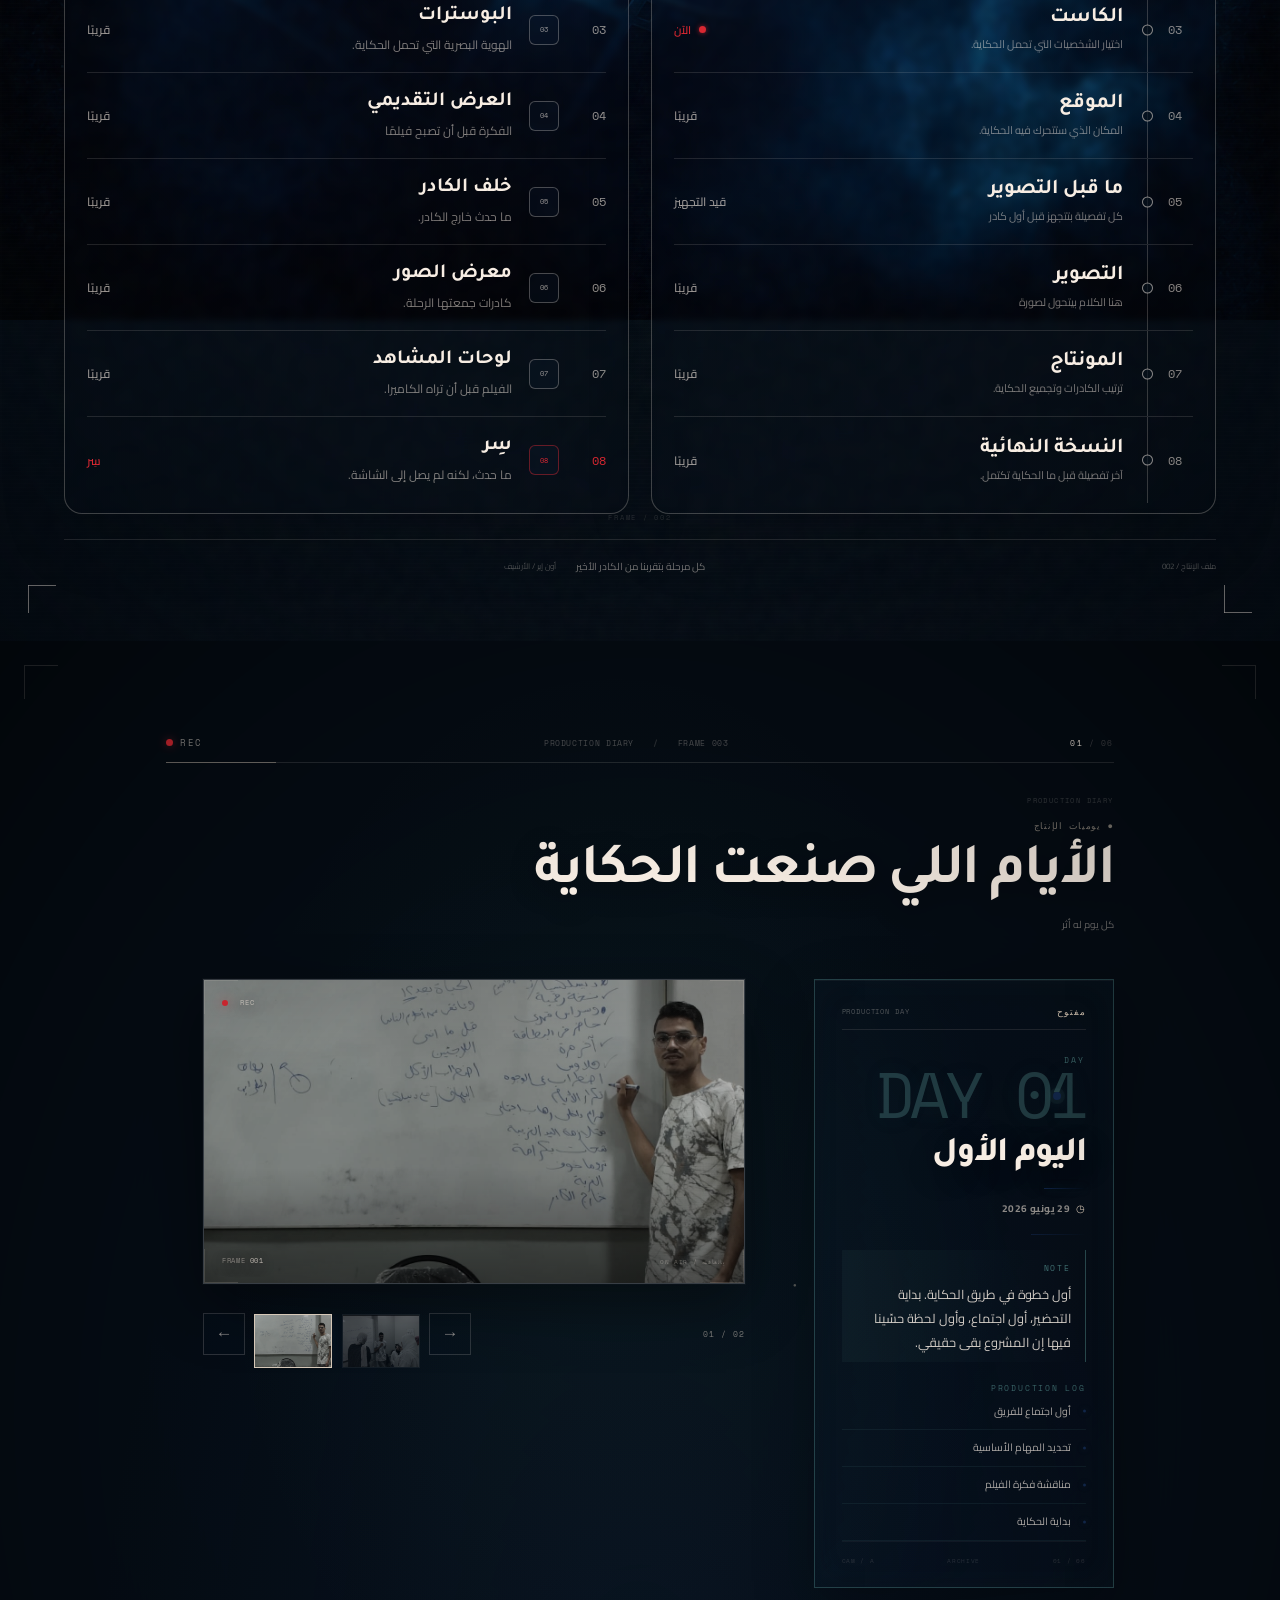
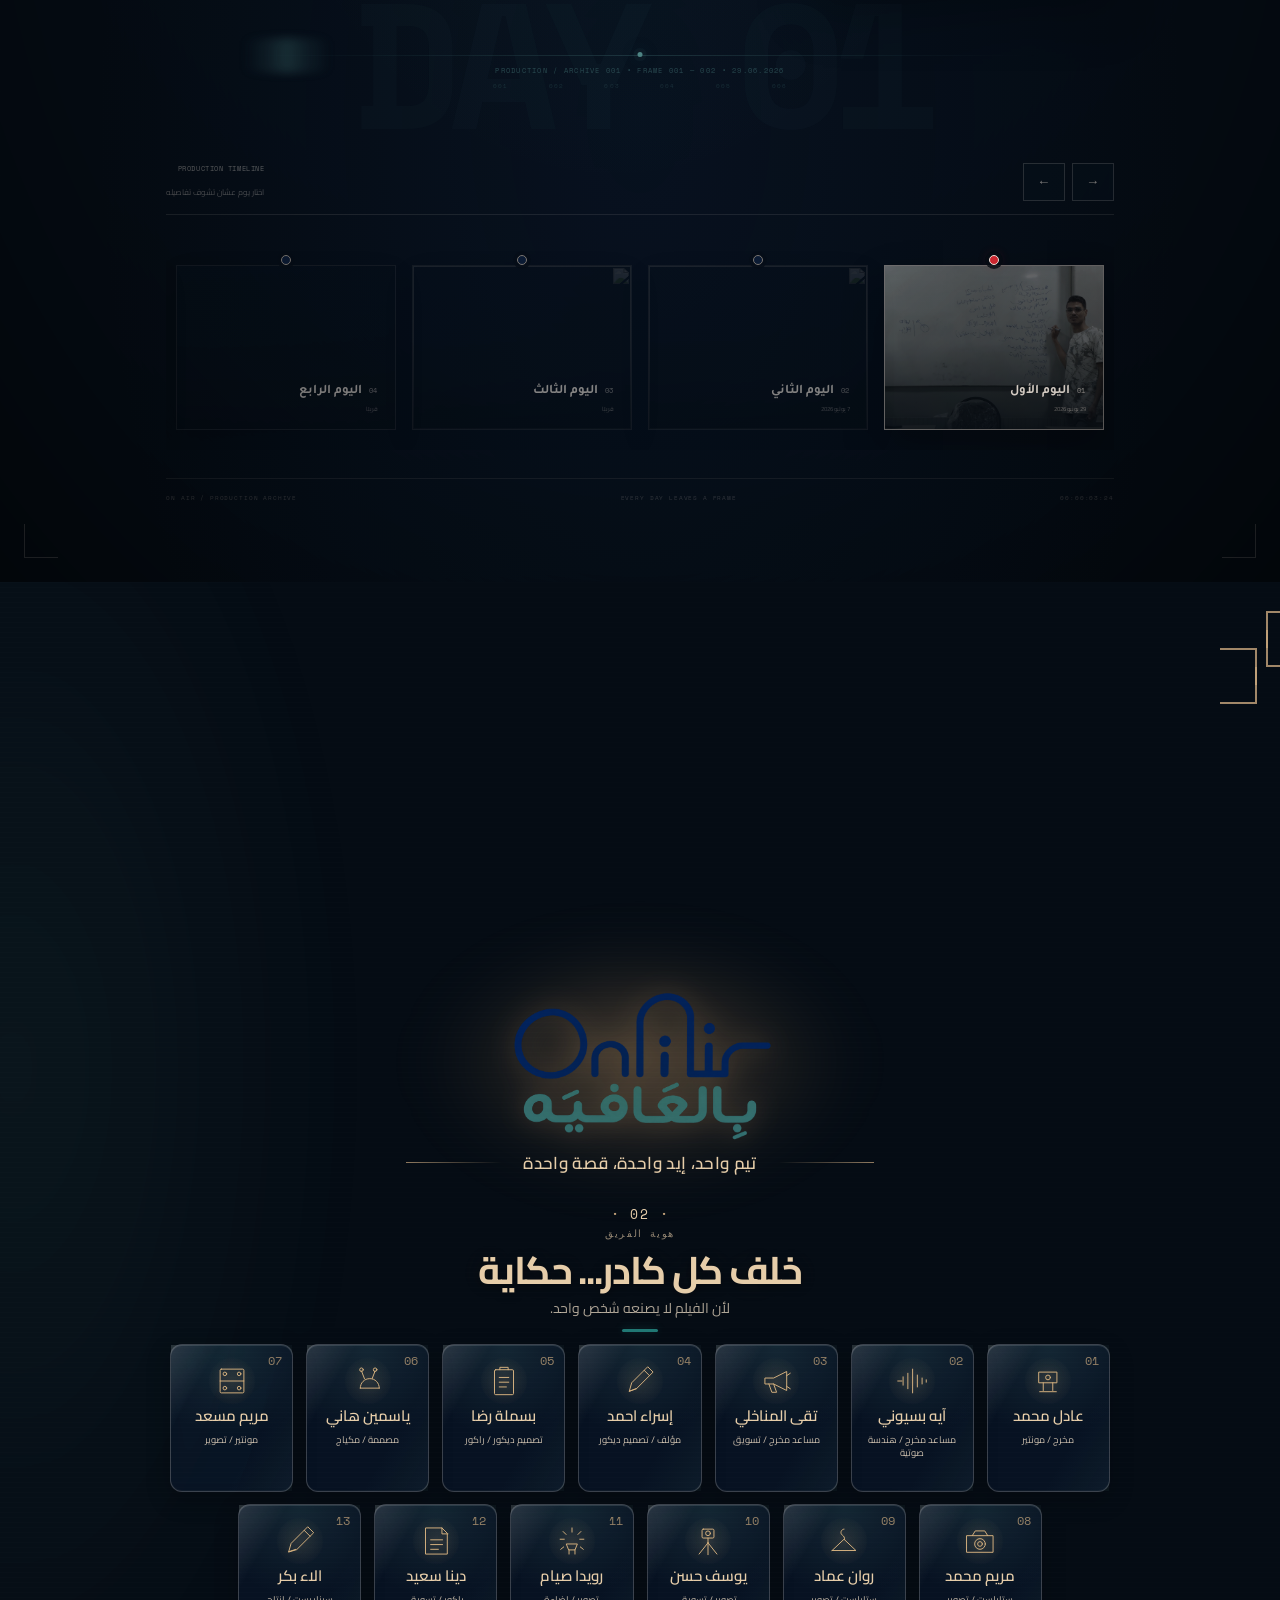
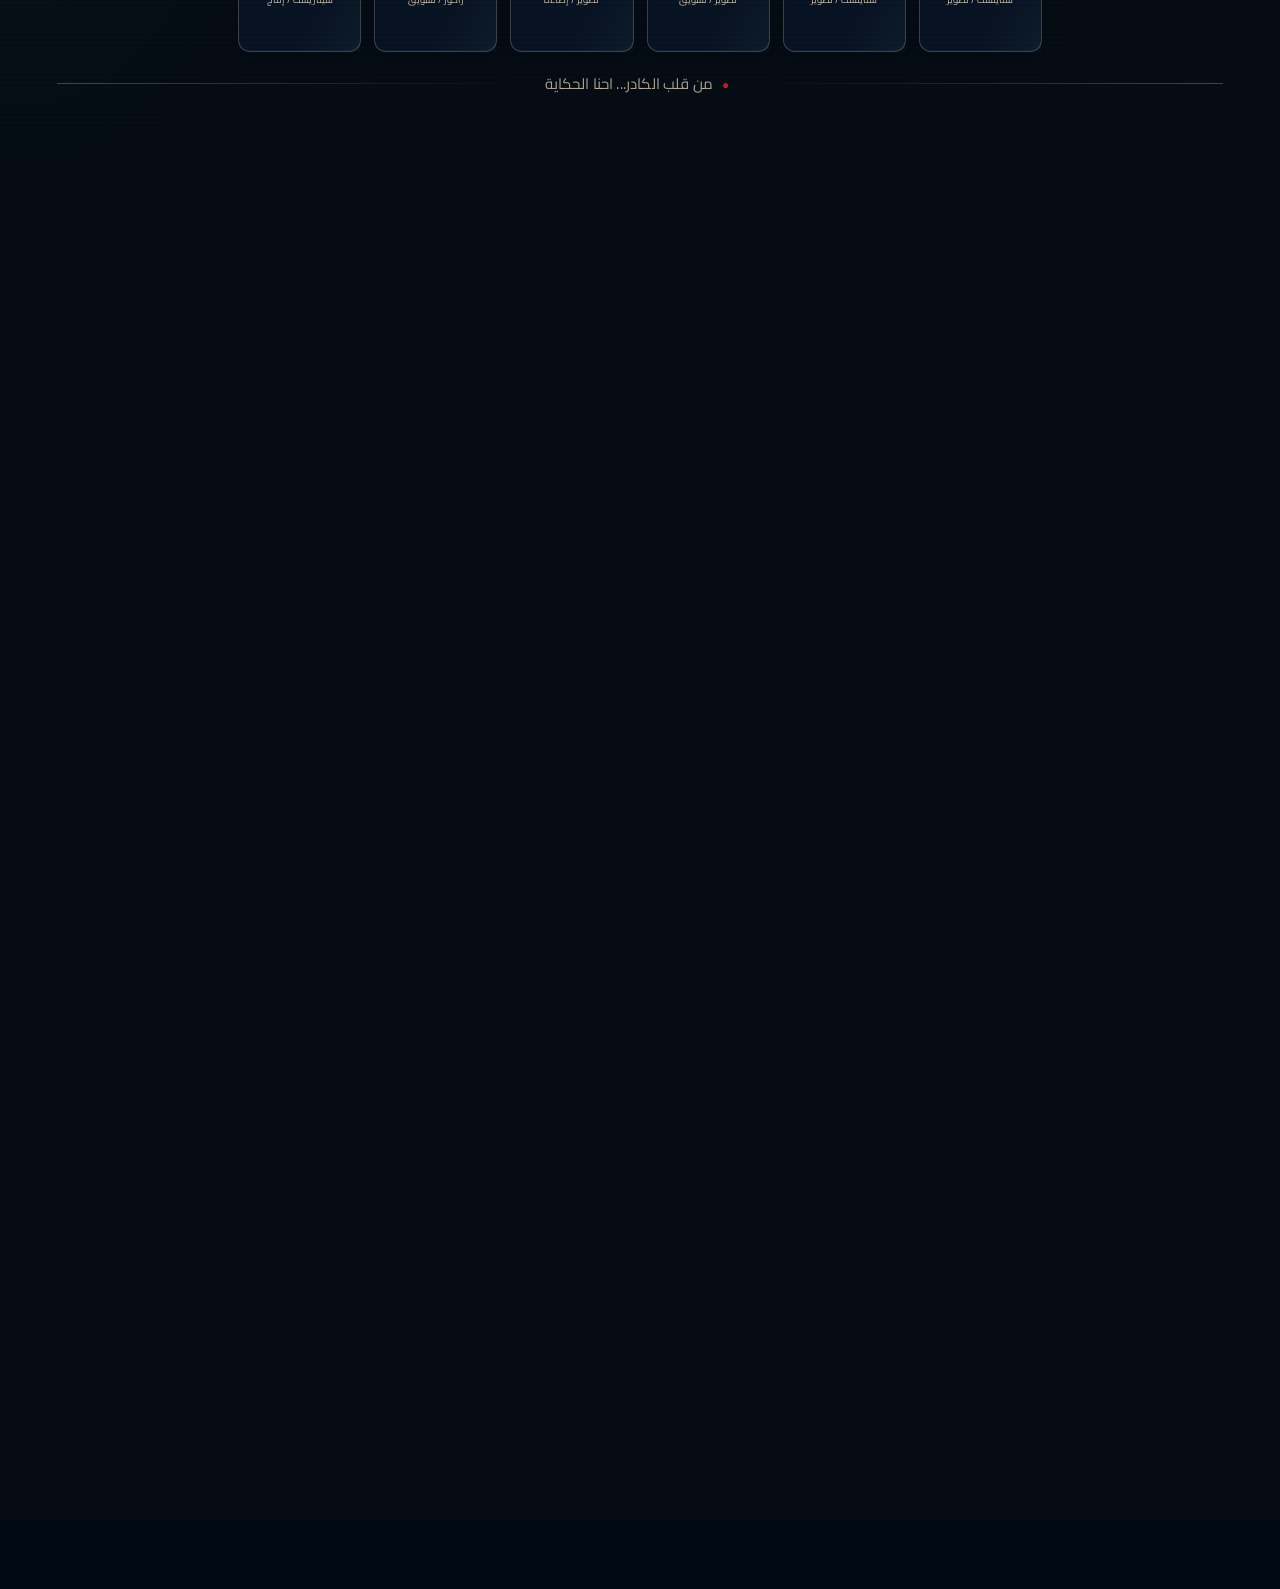
==== commit 1576de31: "Update website" ====
--- a/archive.html
+++ b/archive.html
@@ -535,10 +535,10 @@
         </h2>
 
         <p
-            data-ar="من الفكرة الأولى إلى آخر كادر."
-            data-en="From the first idea to the final frame."
+            data-ar="من الفكرة الأولى إلى آخر كادر"
+            data-en="From the first idea to the final frame"
         >
-            من الفكرة الأولى إلى آخر كادر.
+            من الفكرة الأولى إلى آخر كادر
         </p>
 
     </header>
@@ -710,10 +710,10 @@
                         </h4>
 
                         <p
-                            data-ar="الفكرة قبل أن تصبح فيلمًا."
-                            data-en="The idea before it becomes a film."
-                        >
-                            الفكرة قبل أن تصبح فيلمًا.
+                            data-ar="الفكرة قبل أن تصبح فيلمًا"
+                            data-en="The idea before it becomes a film"
+                        >
+                            الفكرة قبل أن تصبح فيلمًا
                         </p>
 
                     </div>
@@ -932,10 +932,10 @@
                         </h4>
 
                         <p
-                            data-ar="البداية التي انطلقت منها الحكاية."
-                            data-en="The beginning from which the story emerged."
-                        >
-                            البداية التي انطلقت منها الحكاية.
+                            data-ar="البداية التي انطلقت منها الحكاية"
+                            data-en="The beginning from which the story emerged"
+                        >
+                            البداية التي انطلقت منها الحكاية
                         </p>
 
                     </div>
@@ -1082,10 +1082,10 @@
                         </h4>
 
                         <p
-                            data-ar="كل تفصيلة بتتجهز قبل أول كادر."
-                            data-en="Every detail prepared before the first frame."
-                        >
-                            كل تفصيلة بتتجهز قبل أول كادر.
+                            data-ar="كل تفصيلة بتتجهز قبل أول كادر"
+                            data-en="Every detail prepared before the first frame"
+                        >
+                            كل تفصيلة بتتجهز قبل أول كادر
                         </p>
 
                     </div>
@@ -1118,10 +1118,10 @@
                         </h4>
 
                         <p
-                            data-ar="هنا الكلام بيتحول لصورة."
-                            data-en="Where words become images."
-                        >
-                            هنا الكلام بيتحول لصورة.
+                            data-ar="هنا الكلام بيتحول لصورة"
+                            data-en="Where words become images"
+                        >
+                            هنا الكلام بيتحول لصورة
                         </p>
 
                     </div>
@@ -1227,10 +1227,10 @@
         </span>
 
         <p
-            data-ar="كل مرحلة بتقربنا من الكادر الأخير."
-            data-en="Every stage brings us closer to the final frame."
+            data-ar="كل مرحلة بتقربنا من الكادر الأخير"
+            data-en="Every stage brings us closer to the final frame"
         >
-            كل مرحلة بتقربنا من الكادر الأخير.
+            كل مرحلة بتقربنا من الكادر الأخير
         </p>
 
         <span
@@ -1309,11 +1309,11 @@
             </span>
 
             <h2>
-                الأيام اللي صنعت الحكاية.
+                الأيام اللي صنعت الحكاية
             </h2>
 
             <p>
-                كل يوم له أثر.
+                كل يوم له أثر
             </p>
 
         </div>
@@ -1472,7 +1472,7 @@
                 </span>
 
                 <p id="oaDaysDescription">
-                    أول خطوة في طريق الحكاية.
+                    أول خطوة في طريق الحكاية
                 </p>
 
             </div>
@@ -2310,19 +2310,19 @@
         <h2
             class="leave-mark-title"
             id="leaveMarkTitle"
-            data-ar="سيب حاجة منك هنا."
-            data-en="LEAVE SOMETHING OF YOU HERE."
+            data-ar="سيب حاجة منك هنا"
+            data-en="LEAVE SOMETHING OF YOU HERE"
         >
-            سيب حاجة منك هنا.
+            سيب حاجة منك هنا
         </h2>
 
         <p
             class="leave-mark-description"
-            data-ar="جملة، ذكرى، نصيحة، أو حتى كلمة واحدة. سيب أثر منك هنا، ويمكن يومًا ما تبقى جزء من أرشيف ON AIR."
+            data-ar="جملة، ذكرى، نصيحة، أو حتى كلمة واحدة. سيب أثر منك هنا، ويمكن يومًا ما تبقى جزء من أرشيف ON AIR"
             data-en="A sentence, a memory, a piece of advice, or simply one word. Leave something of yourself here. Maybe one day, it becomes part of the ON AIR archive."
         >
             جملة، ذكرى، نصيحة، أو حتى كلمة واحدة.
-            سيب أثر منك هنا، ويمكن يومًا ما تبقى جزء من أرشيف ON AIR.
+            سيب أثر منك هنا، ويمكن يومًا ما تبقى جزء من أرشيف ON AIR
         </p>
 
         <div class="leave-mark-meta">
@@ -2370,10 +2370,10 @@
             <span class="empty-line"></span>
 
             <span
-                data-ar="المساحة دي لسه مستنية أول أثر."
-                data-en="THIS SPACE IS WAITING FOR ITS FIRST TRACE."
+                data-ar="المساحة دي لسه مستنية أول أثر"
+                data-en="THIS SPACE IS WAITING FOR ITS FIRST TRACE"
             >
-                المساحة دي لسه مستنية أول أثر.
+                المساحة دي لسه مستنية أول أثر
             </span>
 
             <span class="empty-line"></span>
@@ -2520,10 +2520,10 @@
         <span></span>
 
         <p
-            data-ar="كل أثر له مكان."
+            data-ar="كل أثر له مكان"
             data-en="EVERY TRACE HAS A PLACE."
         >
-            كل أثر له مكان.
+            كل أثر له مكان
         </p>
 
         <span></span>
--- a/ON-AIR-final-fixes.css
+++ b/ON-AIR-final-fixes.css
@@ -783,60 +783,7 @@
 }
 
 
-/* =========================================================
-   TIMELINE DOT
-========================================================= */
-
-.oa-days-timeline-item::before {
-    content:
-        "" !important;
-
-    position:
-        absolute !important;
-
-    top:
-        -30px !important;
-
-    right:
-        50% !important;
-
-    width:
-        9px !important;
-
-    height:
-        9px !important;
-
-    transform:
-        translateX(50%) !important;
-
-    border:
-        1px solid
-        rgba(247,237,227,.48) !important;
-
-    border-radius:
-        50% !important;
-
-    background:
-        var(--days-dark) !important;
-
-    box-shadow:
-        0 0 0 4px
-        rgba(5,12,20,.80) !important;
-}
-
-.oa-days-timeline-item.active::before {
-    background:
-        var(--days-blue) !important;
-
-    border-color:
-        var(--days-cream) !important;
-
-    box-shadow:
-        0 0 0 4px
-        rgba(5,12,20,.80),
-        0 0 15px
-        rgba(17,37,72,.80) !important;
-}
+
 
 
 /* =========================================================
--- a/Days.css
+++ b/Days.css
@@ -1361,45 +1361,87 @@
 
 /* timeline image */
 
+/* =========================================================
+   TIMELINE IMAGE — FULL CARD
+========================================================= */
+
 #production-days .oa-days-timeline-image {
+    position: absolute !important;
+
+    inset: 0 !important;
+
     display: block !important;
 
-    width: 100% !important;
-
-    height: 52px !important;
-
-    margin:
-        10px 0 8px !important;
-
-    overflow: hidden !important;
-
-    background:
-        rgba(7, 17, 29, .30) !important;
-
-    border:
-        1px solid
-        rgba(247, 237, 227, .12) !important;
-}
-
-#production-days .oa-days-timeline-image img {
     width: 100% !important;
     height: 100% !important;
 
+    margin: 0 !important;
+
+    overflow: hidden !important;
+
+    background:
+        rgba(7, 17, 29, .30) !important;
+
+    border: 0 !important;
+
+    z-index: 0 !important;
+
+    pointer-events: none !important;
+}
+
+#production-days .oa-days-timeline-image img {
+    display: block !important;
+
+    width: 100% !important;
+    height: 100% !important;
+
+    /*
+       الصورة تملأ نفس مساحة كارت الـtimeline
+    */
     object-fit: cover !important;
+    object-position: center center !important;
 
     filter:
-        brightness(.64)
-        saturate(.55) !important;
+        brightness(.48)
+        saturate(.60) !important;
+
+    transform: none !important;
 
     transition:
+        opacity .35s ease,
         transform .45s ease !important;
 }
 
 #production-days .oa-days-timeline-item:hover
 .oa-days-timeline-image img {
-    transform: scale(1.04) !important;
-}
-
+    transform: scale(1.02) !important;
+}
+
+#production-days .oa-days-timeline-number,
+#production-days .oa-days-timeline-copy {
+    position: relative !important;
+
+    z-index: 3 !important;
+}
+
+#production-days .oa-days-timeline-item::before {
+    content: "";
+
+    position: absolute !important;
+
+    inset: 0 !important;
+
+    z-index: 1 !important;
+
+    pointer-events: none !important;
+
+    background:
+        linear-gradient(
+            180deg,
+            rgba(5,12,20,.18),
+            rgba(5,12,20,.68)
+        ) !important;
+}
 
 /* timeline text */
 
@@ -5040,3 +5082,525 @@
         scroll-snap-align: center !important;
     }
 }
+/* =========================================================
+   ON AIR — PRODUCTION DAYS FINAL OVERRIDE
+   Timeline + Dynamic Day Watermark
+========================================================= */
+
+
+/* =========================================================
+   01 — TIMELINE CARD
+   الصورة تملى الكارت كله
+========================================================= */
+
+#production-days .oa-days-timeline-item {
+    position: relative !important;
+
+    flex:
+        0 0 220px !important;
+
+    width:
+        220px !important;
+
+    height:
+        165px !important;
+
+    min-width:
+        220px !important;
+
+    padding:
+        17px !important;
+
+    box-sizing:
+        border-box !important;
+
+    overflow:
+        hidden !important;
+
+    isolation:
+        isolate !important;
+}
+
+
+/* =========================================================
+   02 — TIMELINE IMAGE
+   Full card image
+========================================================= */
+
+#production-days .oa-days-timeline-image {
+    position:
+        absolute !important;
+
+    inset:
+        0 !important;
+
+    width:
+        100% !important;
+
+    height:
+        100% !important;
+
+    margin:
+        0 !important;
+
+    padding:
+        0 !important;
+
+    overflow:
+        hidden !important;
+
+    display:
+        block !important;
+
+    border:
+        0 !important;
+
+    background:
+        #07111D !important;
+
+    z-index:
+        0 !important;
+
+    pointer-events:
+        none !important;
+}
+
+
+#production-days .oa-days-timeline-image img {
+    display:
+        block !important;
+
+    width:
+        100% !important;
+
+    height:
+        100% !important;
+
+    object-fit:
+        cover !important;
+
+    object-position:
+        center center !important;
+
+    filter:
+        brightness(.52)
+        saturate(.58) !important;
+
+    transform:
+        none !important;
+
+    transition:
+        transform .45s ease,
+        filter .35s ease !important;
+}
+
+
+/* subtle cinematic hover */
+
+#production-days .oa-days-timeline-item:hover
+.oa-days-timeline-image img {
+    transform:
+        scale(1.025) !important;
+
+    filter:
+        brightness(.58)
+        saturate(.62) !important;
+}
+
+
+/* =========================================================
+   03 — IMAGE OVERLAY
+========================================================= */
+
+#production-days .oa-days-timeline-item::before {
+    content:
+        "" !important;
+
+    position:
+        absolute !important;
+
+    inset:
+        0 !important;
+
+    background:
+        linear-gradient(
+            180deg,
+            rgba(5,12,20,.10) 0%,
+            rgba(5,12,20,.18) 45%,
+            rgba(5,12,20,.78) 100%
+        ) !important;
+
+    pointer-events:
+        none !important;
+
+    z-index:
+        1 !important;
+}
+
+
+/* =========================================================
+   04 — REMOVE THE BIG TIMELINE NUMBER
+========================================================= */
+
+#production-days .oa-days-timeline-number {
+    display:
+        none !important;
+}
+
+
+/* =========================================================
+   05 — TIMELINE TEXT
+========================================================= */
+
+#production-days .oa-days-timeline-copy {
+    position:
+        absolute !important;
+
+    right:
+        17px !important;
+
+    left:
+        17px !important;
+
+    bottom:
+        16px !important;
+
+    z-index:
+        3 !important;
+
+    display:
+        block !important;
+
+    margin:
+        0 !important;
+
+    padding:
+        0 !important;
+
+    text-align:
+        right !important;
+
+    direction:
+        rtl !important;
+}
+
+
+/* =========================================================
+   06 — DAY NUMBER BESIDE TITLE
+========================================================= */
+
+#production-days .oa-days-timeline-copy small {
+    display:
+        inline-block !important;
+
+    margin:
+        0 0 0 7px !important;
+
+    padding:
+        0 !important;
+
+    color:
+        rgba(247,237,227,.60) !important;
+
+    font-family:
+        "Space Mono",
+        monospace !important;
+
+    font-size:
+        7px !important;
+
+    font-weight:
+        400 !important;
+
+    line-height:
+        1 !important;
+
+    letter-spacing:
+        .02em !important;
+
+    vertical-align:
+        baseline !important;
+}
+
+
+/* =========================================================
+   07 — DAY TITLE
+========================================================= */
+
+#production-days .oa-days-timeline-copy strong {
+    display:
+        inline !important;
+
+    margin:
+        0 !important;
+
+    padding:
+        0 !important;
+
+    color:
+        var(--days-cream) !important;
+
+    font-family:
+        "Tajawal",
+        "Cairo",
+        sans-serif !important;
+
+    font-size:
+        13px !important;
+
+    font-weight:
+        700 !important;
+
+    line-height:
+        1.15 !important;
+}
+
+
+/* =========================================================
+   08 — DATE
+========================================================= */
+
+#production-days .oa-days-timeline-copy em {
+    display:
+        block !important;
+
+    margin-top:
+        5px !important;
+
+    color:
+        rgba(225,215,204,.48) !important;
+
+    font-family:
+        "Cairo",
+        sans-serif !important;
+
+    font-size:
+        6px !important;
+
+    font-style:
+        normal !important;
+
+    line-height:
+        1.3 !important;
+}
+
+
+/* =========================================================
+   09 — TIMELINE DOT ABOVE CARD
+========================================================= */
+
+#production-days .oa-days-timeline-dot {
+    z-index:
+        6 !important;
+}
+
+
+/* =========================================================
+   10 — DYNAMIC BIG DAY WATERMARK
+========================================================= */
+
+#production-days .oa-days-featured::before {
+    content:
+        attr(data-day-watermark) !important;
+
+    position:
+        absolute !important;
+
+    left:
+        50% !important;
+
+    bottom:
+        -145px !important;
+
+    transform:
+        translateX(-50%) !important;
+
+    width:
+        100% !important;
+
+    text-align:
+        center !important;
+
+    font-family:
+        "Space Mono",
+        monospace !important;
+
+    font-size:
+        clamp(90px, 14vw, 210px) !important;
+
+    font-weight:
+        700 !important;
+
+    line-height:
+        .8 !important;
+
+    letter-spacing:
+        -.08em !important;
+
+    color:
+        rgba(78,132,132,.035) !important;
+
+    white-space:
+        nowrap !important;
+
+    pointer-events:
+        none !important;
+
+    user-select:
+        none !important;
+
+    z-index:
+        -1 !important;
+}
+
+
+/* =========================================================
+   11 — MOBILE = SAME TIMELINE SIZE AS DESKTOP
+========================================================= */
+
+@media (max-width: 850px) {
+
+    #production-days .oa-days-timeline-item {
+        flex:
+            0 0 220px !important;
+
+        width:
+            220px !important;
+
+        min-width:
+            220px !important;
+
+        height:
+            165px !important;
+
+        scroll-snap-align:
+            center !important;
+    }
+
+    #production-days .oa-days-timeline-copy {
+        right:
+            17px !important;
+
+        left:
+            17px !important;
+
+        bottom:
+            16px !important;
+    }
+
+    #production-days .oa-days-timeline-copy small {
+        font-size:
+            7px !important;
+
+        margin-left:
+            7px !important;
+    }
+
+    #production-days .oa-days-timeline-copy strong {
+        font-size:
+            13px !important;
+    }
+
+    #production-days .oa-days-timeline-copy em {
+        font-size:
+            6px !important;
+    }
+
+    #production-days .oa-days-featured::before {
+        bottom:
+            -103px !important;
+
+        font-size:
+            clamp(65px, 20vw, 110px) !important;
+    }
+}
+
+
+/* =========================================================
+   12 — SMALL MOBILE
+========================================================= */
+
+@media (max-width: 500px) {
+
+    #production-days .oa-days-timeline-item {
+        flex:
+            0 0 220px !important;
+
+        width:
+            220px !important;
+
+        min-width:
+            220px !important;
+
+        height:
+            165px !important;
+    }
+
+    #production-days .oa-days-timeline-copy strong {
+        font-size:
+            12px !important;
+    }
+
+    #production-days .oa-days-timeline-copy small {
+        font-size:
+            6px !important;
+    }
+
+    #production-days .oa-days-timeline-copy em {
+        font-size:
+            5.5px !important;
+    }
+}
+/* =========================================
+   FIX — DOT ABOVE TIMELINE CARD
+========================================= */
+
+#production-days .oa-days-timeline-item {
+    overflow: visible !important;
+}
+
+#production-days .oa-days-timeline-dot {
+    position: absolute !important;
+
+    top: -11px !important;
+
+    left: 50% !important;
+    right: auto !important;
+
+    width: 10px !important;
+    height: 10px !important;
+
+    margin: 0 !important;
+    padding: 0 !important;
+
+    transform: translateX(-50%) !important;
+
+    display: block !important;
+
+    border-radius: 50% !important;
+
+    background:
+        var(--days-navy) !important;
+
+    border:
+        1px solid
+        var(--days-beige) !important;
+
+    box-shadow:
+        0 0 0 4px rgba(5,12,20,.80) !important;
+
+    z-index: 20 !important;
+}
+
+#production-days .oa-days-timeline-item.active
+.oa-days-timeline-dot {
+    background:
+        var(--days-red) !important;
+
+    border-color:
+        var(--days-cream) !important;
+
+    box-shadow:
+        0 0 0 4px rgba(5,12,20,.80),
+        0 0 12px rgba(217,40,50,.30) !important;
+}
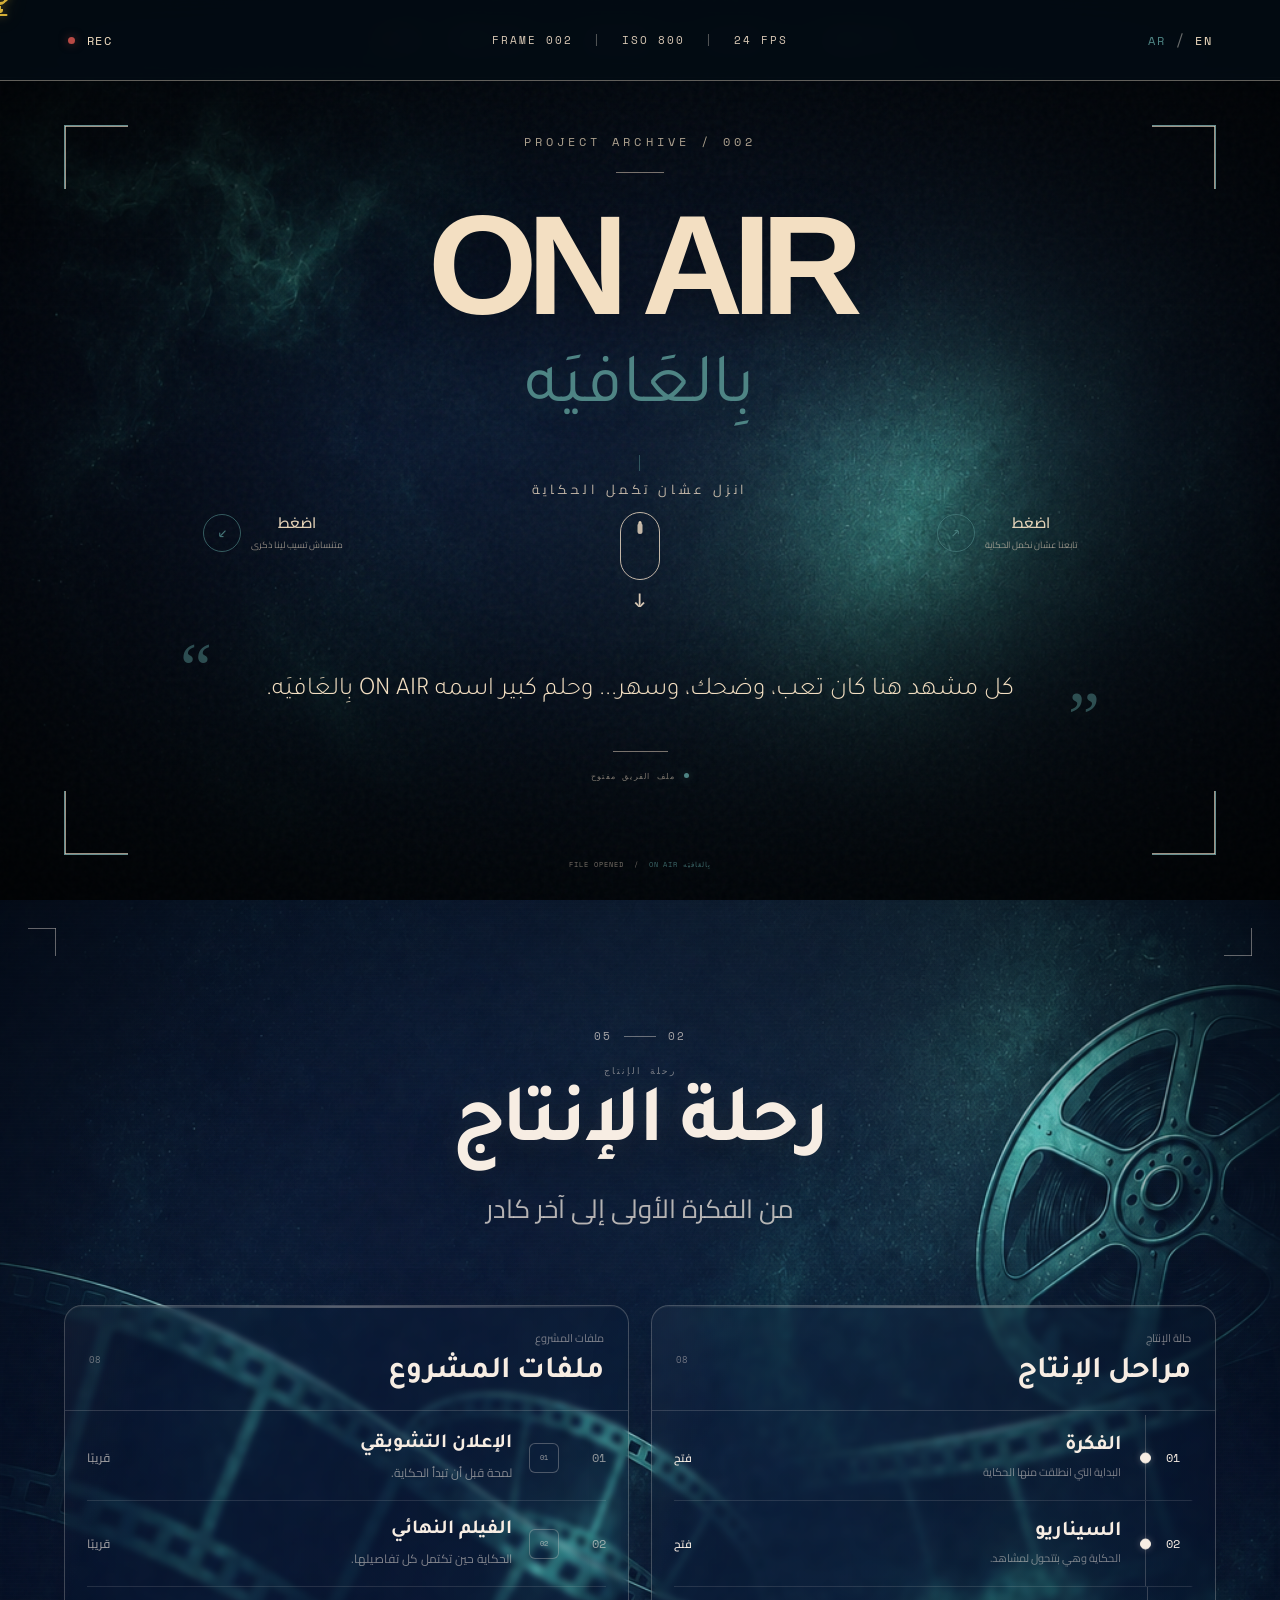
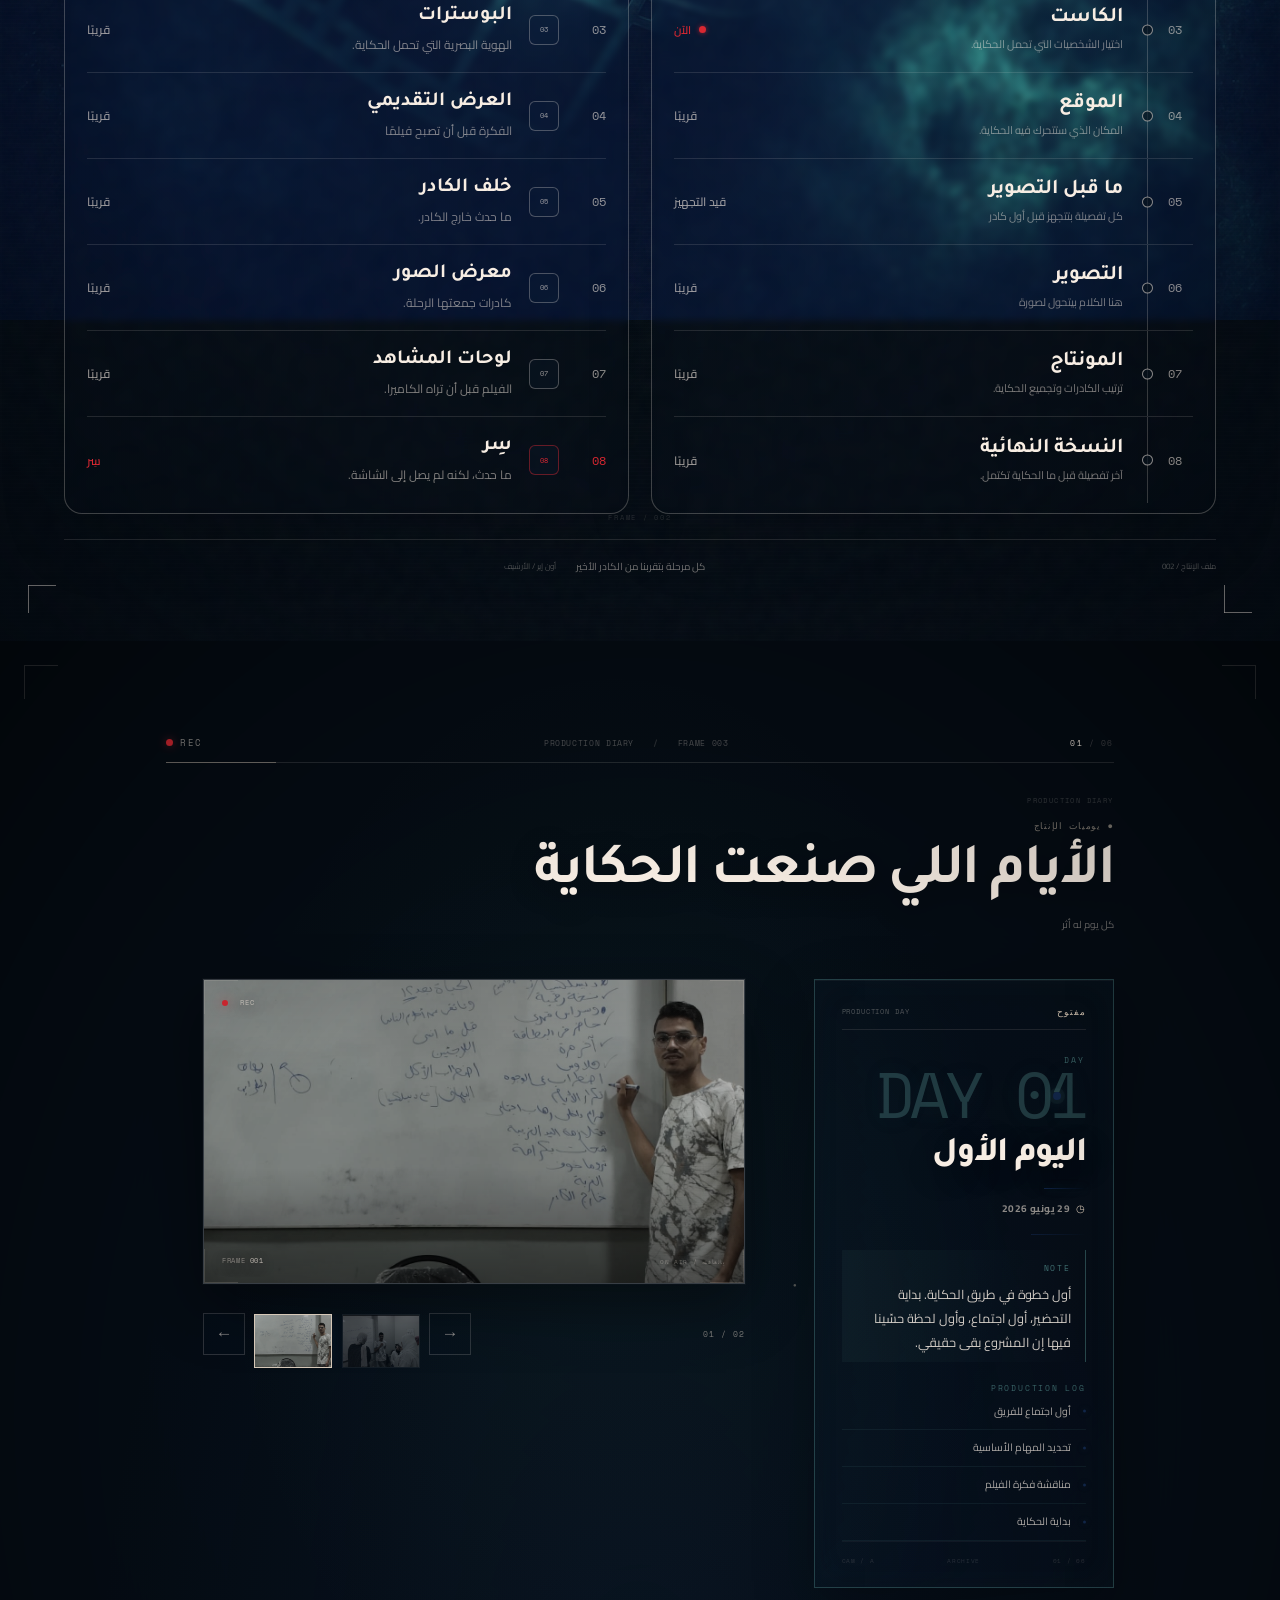
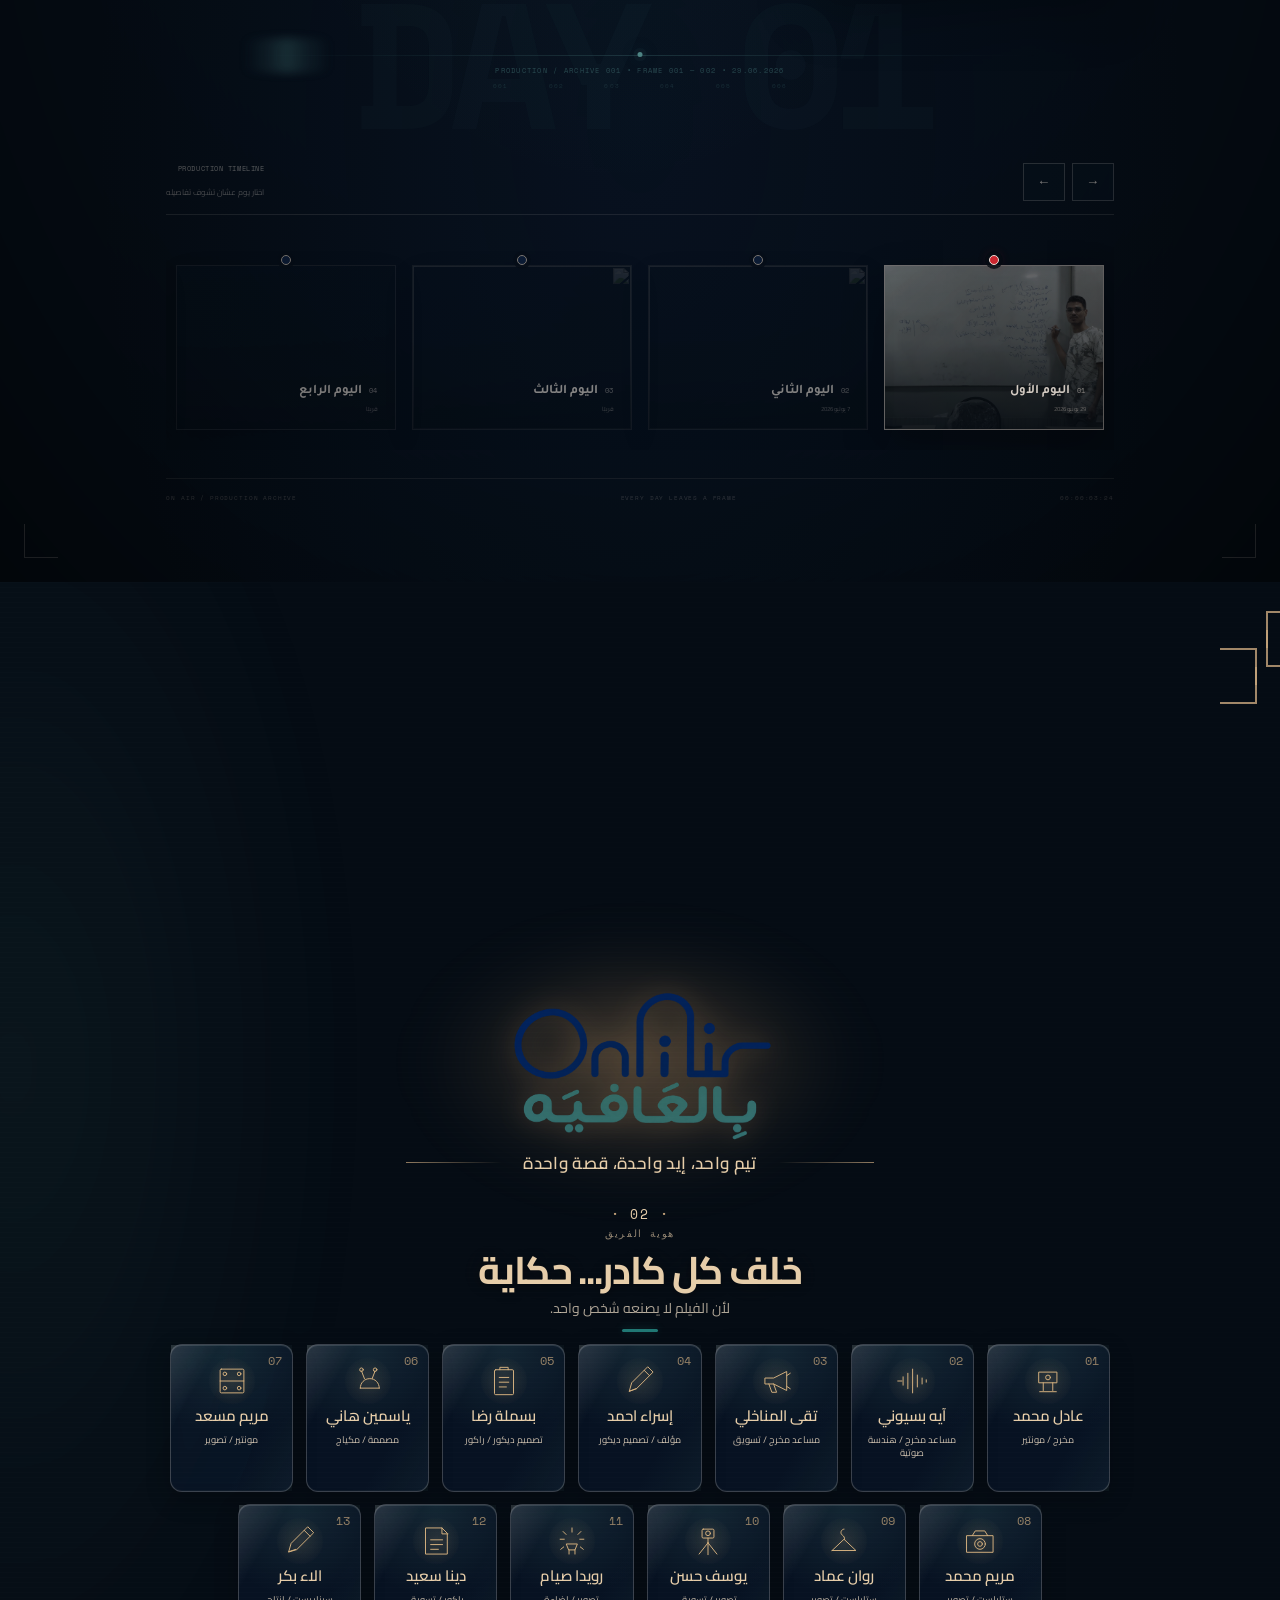
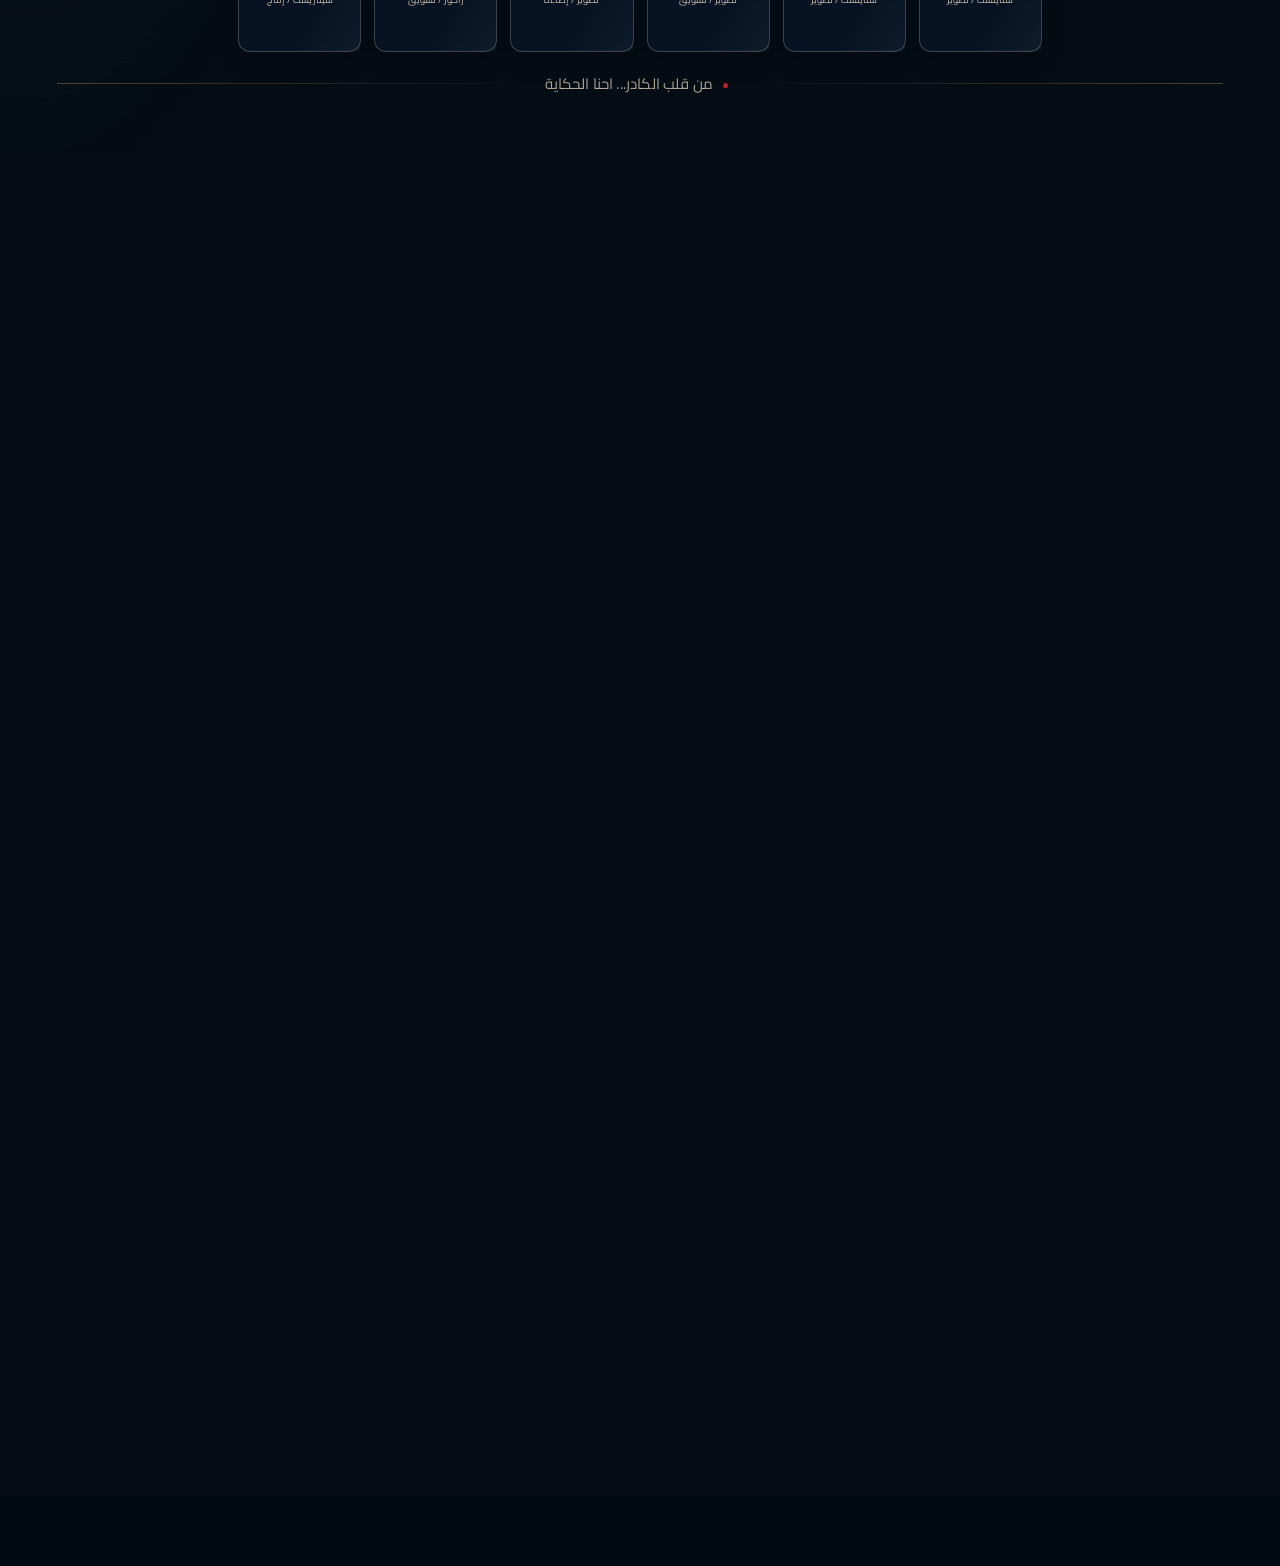
==== commit 2619f2e3: "Update website" ====
--- a/archive.html
+++ b/archive.html
@@ -2459,60 +2459,56 @@
 
             <div class="sticky-color-picker">
 
-                <button
-                    type="button"
-                    class="sticky-color-option is-selected"
-                    data-color="navy"
-                    aria-label="Navy"
-                ></button>
-
-                <button
-                    type="button"
-                    class="sticky-color-option"
-                    data-color="cream"
-                    aria-label="Cream"
-                ></button>
-
-                <button
-                    type="button"
-                    class="sticky-color-option"
-                    data-color="beige"
-                    aria-label="Beige"
-                ></button>
-
-                <button
-                    type="button"
-                    class="sticky-color-option"
-                    data-color="dark"
-                    aria-label="Dark"
-                ></button>
-
-            </div>
-
-            <button
-                class="sticky-submit"
-                id="stickySubmit"
-                type="submit"
-            >
-                تعليق الرسالة
-            </button>
-
-            <div
-                class="sticky-form-status"
-                id="stickyFormStatus"
-            ></div>
-
-            <input
-                class="sticky-honeypot"
-                id="stickyWebsite"
-                type="text"
-                tabindex="-1"
-                autocomplete="off"
-            >
-
-        </form>
-
-    </div>
+    <button
+        type="button"
+        class="sticky-color-option is-selected"
+        data-color="navy"
+        aria-label="Navy"
+    ></button>
+
+    <button
+        type="button"
+        class="sticky-color-option"
+        data-color="teal"
+        aria-label="Teal"
+    ></button>
+
+    <button
+        type="button"
+        class="sticky-color-option"
+        data-color="cream"
+        aria-label="Cream"
+    ></button>
+
+    <button
+        type="button"
+        class="sticky-color-option"
+        data-color="beige"
+        aria-label="Beige"
+    ></button>
+
+    <button
+        type="button"
+        class="sticky-color-option"
+        data-color="red"
+        aria-label="Red"
+    ></button>
+
+    <button
+        type="button"
+        class="sticky-color-option"
+        data-color="gold"
+        aria-label="Gold"
+    ></button>
+
+    <button
+        type="button"
+        class="sticky-color-option"
+        data-color="dark"
+        aria-label="Dark"
+    ></button>
+
+</div>
 
 
     <div class="leave-mark-footer">
--- a/sticky-notes.css
+++ b/sticky-notes.css
@@ -1371,4 +1371,639 @@
         ) !important;
 
     color: #F3DFC2 !important;
-}+}
+/* =========================================================
+   ON AIR — CINEMATIC REAL STICKY NOTES
+   FINAL OVERRIDE
+========================================================= */
+
+/* ---------------------------------------------------------
+   NOTE BASE
+--------------------------------------------------------- */
+
+.onair-sticky-note {
+    width: 198px !important;
+    min-height: 182px !important;
+
+    padding:
+        42px
+        22px
+        22px !important;
+
+    position: absolute;
+    overflow: visible !important;
+
+    border: none !important;
+    border-radius: 1px !important;
+
+    box-sizing: border-box;
+
+    transform:
+        translate3d(0,0,0)
+        rotate(var(--r));
+
+    transform-origin: center center;
+
+    box-shadow:
+        0 20px 28px rgba(0,0,0,.30),
+        0 8px 12px rgba(0,0,0,.14),
+        inset 0 0 0 1px rgba(17,37,72,.08);
+
+    filter: saturate(.94);
+
+    transition:
+        transform .38s cubic-bezier(.16,1,.3,1),
+        box-shadow .38s ease,
+        filter .38s ease;
+
+    cursor: grab;
+}
+
+/* ---------------------------------------------------------
+   REAL PAPER EDGE
+--------------------------------------------------------- */
+
+.onair-sticky-note::after {
+    content: "";
+
+    position: absolute;
+    inset: 0;
+
+    pointer-events: none;
+
+    opacity: .34;
+
+    background:
+        linear-gradient(
+            135deg,
+            transparent 0 91%,
+            rgba(17,37,72,.12) 91.5%,
+            transparent 95%
+        ),
+        repeating-linear-gradient(
+            0deg,
+            transparent 0,
+            transparent 4px,
+            rgba(17,37,72,.025) 5px
+        );
+
+    mix-blend-mode: multiply;
+
+    z-index: 3;
+}
+
+/* ---------------------------------------------------------
+   MASKING TAPE
+--------------------------------------------------------- */
+
+.onair-sticky-note::before {
+    content: "";
+
+    position: absolute;
+
+    top: -9px;
+    left: 50%;
+
+    width: 70px;
+    height: 27px;
+
+    transform:
+        translateX(-50%)
+        rotate(-1.5deg);
+
+    z-index: 8;
+
+    background:
+        linear-gradient(
+            90deg,
+            rgba(247,237,227,.72),
+            rgba(225,215,204,.92) 48%,
+            rgba(247,237,227,.72)
+        );
+
+    border-top:
+        1px solid
+        rgba(255,255,255,.28);
+
+    border-bottom:
+        1px solid
+        rgba(17,37,72,.10);
+
+    box-shadow:
+        0 2px 4px rgba(0,0,0,.12);
+
+    opacity: .92;
+
+    clip-path:
+        polygon(
+            2% 5%,
+            22% 2%,
+            43% 5%,
+            64% 2%,
+            97% 6%,
+            100% 92%,
+            81% 97%,
+            61% 93%,
+            40% 98%,
+            19% 94%,
+            0 96%,
+            2% 5%
+        );
+}
+
+/* ---------------------------------------------------------
+   REMOVE OLD PIN
+--------------------------------------------------------- */
+
+.sticky-pin {
+    display: none !important;
+}
+
+/* ---------------------------------------------------------
+   TEXT
+--------------------------------------------------------- */
+
+.onair-sticky-note .sticky-paper-content {
+    position: relative;
+    z-index: 5;
+}
+
+.onair-sticky-note .sticky-paper-content p {
+    margin: 0;
+
+    font-family:
+        "Cairo",
+        "Tajawal",
+        sans-serif;
+
+    font-size: 14px;
+
+    font-weight: 500;
+
+    line-height: 1.85;
+
+    letter-spacing: -.01em;
+
+    text-wrap: balance;
+}
+
+.onair-sticky-note .sticky-author {
+    position: relative;
+
+    z-index: 5;
+
+    margin-top: 18px;
+
+    font-family:
+        "Cairo",
+        sans-serif;
+
+    font-size: 9px;
+
+    font-weight: 600;
+
+    letter-spacing: .03em;
+
+    opacity: .68;
+}
+
+/* ---------------------------------------------------------
+   AUTHENTIC PAPER COLORS
+--------------------------------------------------------- */
+
+.onair-sticky-note.sticky-note-navy {
+
+    background:
+        linear-gradient(
+            145deg,
+            #29476B 0%,
+            #1B365B 38%,
+            #112548 100%
+        ) !important;
+
+    color:
+        #F7EDE3 !important;
+}
+
+.onair-sticky-note.sticky-note-teal {
+
+    background:
+        linear-gradient(
+            145deg,
+            #76A5A2 0%,
+            #4E8484 48%,
+            #396B6B 100%
+        ) !important;
+
+    color:
+        #07111D !important;
+}
+
+.onair-sticky-note.sticky-note-cream {
+
+    background:
+        linear-gradient(
+            145deg,
+            #FFF9F1 0%,
+            #F7EDE3 52%,
+            #E9DCCE 100%
+        ) !important;
+
+    color:
+        #112548 !important;
+}
+
+.onair-sticky-note.sticky-note-beige {
+
+    background:
+        linear-gradient(
+            145deg,
+            #F0E6DA 0%,
+            #E1D7CC 50%,
+            #D1C0B0 100%
+        ) !important;
+
+    color:
+        #112548 !important;
+}
+
+.onair-sticky-note.sticky-note-red {
+
+    background:
+        linear-gradient(
+            145deg,
+            #E85C62 0%,
+            #D92832 48%,
+            #A91E27 100%
+        ) !important;
+
+    color:
+        #F7EDE3 !important;
+}
+
+.onair-sticky-note.sticky-note-gold {
+
+    background:
+        linear-gradient(
+            145deg,
+            #DFC88E 0%,
+            #C7A86B 48%,
+            #A98A50 100%
+        ) !important;
+
+    color:
+        #112548 !important;
+}
+
+.onair-sticky-note.sticky-note-dark {
+
+    background:
+        linear-gradient(
+            145deg,
+            #2A3744 0%,
+            #172534 52%,
+            #07111D 100%
+        ) !important;
+
+    color:
+        #F7EDE3 !important;
+}
+
+/* ---------------------------------------------------------
+   TAPE COLORS BY NOTE
+--------------------------------------------------------- */
+
+.sticky-note-navy::before,
+.sticky-note-dark::before {
+
+    background:
+        linear-gradient(
+            90deg,
+            rgba(247,237,227,.56),
+            rgba(225,215,204,.76) 50%,
+            rgba(247,237,227,.54)
+        );
+}
+
+.sticky-note-teal::before {
+
+    background:
+        linear-gradient(
+            90deg,
+            rgba(247,237,227,.62),
+            rgba(225,215,204,.82) 50%,
+            rgba(247,237,227,.58)
+        );
+}
+
+.sticky-note-red::before {
+
+    background:
+        linear-gradient(
+            90deg,
+            rgba(247,237,227,.60),
+            rgba(225,215,204,.84) 50%,
+            rgba(247,237,227,.56)
+        );
+}
+
+.sticky-note-gold::before {
+
+    background:
+        linear-gradient(
+            90deg,
+            rgba(247,237,227,.56),
+            rgba(225,215,204,.78) 50%,
+            rgba(247,237,227,.52)
+        );
+}
+
+/* ---------------------------------------------------------
+   HOVER — LIFT THE PAPER
+--------------------------------------------------------- */
+
+.onair-sticky-note:hover {
+
+    z-index: 1000;
+
+    transform:
+        translate3d(0,-7px,0)
+        rotate(0deg)
+        scale(1.055);
+
+    filter:
+        saturate(1.03)
+        brightness(1.035);
+
+    box-shadow:
+        0 32px 58px rgba(0,0,0,.48),
+        0 9px 15px rgba(0,0,0,.18);
+}
+
+/* ---------------------------------------------------------
+   DRAGGING
+--------------------------------------------------------- */
+
+.onair-sticky-note.is-dragging {
+
+    z-index: 3000;
+
+    cursor: grabbing;
+
+    transform:
+        translate3d(0,-12px,0)
+        rotate(0deg)
+        scale(1.055);
+
+    box-shadow:
+        0 40px 75px rgba(0,0,0,.55);
+}
+
+/* ---------------------------------------------------------
+   WALL
+--------------------------------------------------------- */
+
+.sticky-wall-wrapper {
+
+    position: relative;
+
+    min-height: 790px !important;
+
+    overflow: hidden;
+
+    background:
+        radial-gradient(
+            circle at 50% 35%,
+            rgba(78,132,132,.10),
+            transparent 42%
+        ),
+        linear-gradient(
+            180deg,
+            rgba(7,17,29,.04),
+            rgba(7,17,29,.22)
+        ) !important;
+}
+
+.sticky-wall-wrapper::before {
+
+    content: "";
+
+    position: absolute;
+    inset: 0;
+
+    pointer-events: none;
+
+    background:
+        repeating-linear-gradient(
+            0deg,
+            transparent 0,
+            transparent 5px,
+            rgba(247,237,227,.012) 6px
+        );
+
+    opacity: .7;
+}
+
+/* ---------------------------------------------------------
+   NOTES SPACE
+--------------------------------------------------------- */
+
+.sticky-notes-container {
+
+    position: absolute;
+
+    inset:
+        58px
+        28px
+        95px !important;
+
+    overflow: visible !important;
+
+    touch-action: none;
+}
+
+/* ---------------------------------------------------------
+   MOBILE
+--------------------------------------------------------- */
+
+@media (max-width: 700px) {
+
+    .sticky-wall-wrapper {
+
+        min-height: 820px !important;
+    }
+
+    .sticky-notes-container {
+
+        inset:
+            52px
+            8px
+            88px !important;
+
+        overflow: visible !important;
+
+        touch-action: pan-y;
+    }
+
+    .onair-sticky-note {
+
+        width:
+            clamp(140px, 41vw, 158px) !important;
+
+        min-height:
+            clamp(136px, 39vw, 150px) !important;
+
+        padding:
+            37px
+            13px
+            15px !important;
+    }
+
+    .onair-sticky-note .sticky-paper-content p {
+
+        font-size:
+            clamp(11px, 3.2vw, 13px);
+
+        line-height: 1.72;
+    }
+
+    .onair-sticky-note .sticky-author {
+
+        margin-top: 12px;
+
+        font-size: 7px;
+    }
+
+    .onair-sticky-note::before {
+
+        width: 60px;
+        height: 23px;
+
+        top: -7px;
+    }
+
+    /* TWO COLUMNS / FOUR ROWS */
+
+    .onair-sticky-note:nth-child(1) {
+        left: 2% !important;
+        top: 3% !important;
+    }
+
+    .onair-sticky-note:nth-child(2) {
+        left: 52% !important;
+        top: 3% !important;
+    }
+
+    .onair-sticky-note:nth-child(3) {
+        left: 2% !important;
+        top: 28% !important;
+    }
+
+    .onair-sticky-note:nth-child(4) {
+        left: 52% !important;
+        top: 28% !important;
+    }
+
+    .onair-sticky-note:nth-child(5) {
+        left: 2% !important;
+        top: 53% !important;
+    }
+
+    .onair-sticky-note:nth-child(6) {
+        left: 52% !important;
+        top: 53% !important;
+    }
+
+    .onair-sticky-note:nth-child(7) {
+        left: 2% !important;
+        top: 78% !important;
+    }
+
+    .onair-sticky-note:nth-child(8) {
+        left: 52% !important;
+        top: 78% !important;
+    }
+
+    .leave-note-button {
+
+        bottom: 18px !important;
+
+        min-width:
+            185px !important;
+
+        padding:
+            12px 15px !important;
+
+        font-size: 9px !important;
+    }
+}
+
+/* ---------------------------------------------------------
+   VERY SMALL PHONES
+--------------------------------------------------------- */
+
+@media (max-width: 380px) {
+
+    .sticky-wall-wrapper {
+        min-height: 800px !important;
+    }
+
+    .sticky-notes-container {
+        inset:
+            48px
+            5px
+            82px !important;
+    }
+
+    .onair-sticky-note {
+
+        width: 138px !important;
+
+        min-height: 132px !important;
+
+        padding:
+            35px
+            11px
+            13px !important;
+    }
+
+    .onair-sticky-note .sticky-paper-content p {
+
+        font-size: 11px;
+
+        line-height: 1.65;
+    }
+
+    .onair-sticky-note::before {
+
+        width: 54px;
+        height: 21px;
+    }
+
+    .onair-sticky-note:nth-child(1),
+    .onair-sticky-note:nth-child(3),
+    .onair-sticky-note:nth-child(5),
+    .onair-sticky-note:nth-child(7) {
+
+        left: 1% !important;
+    }
+
+    .onair-sticky-note:nth-child(2),
+    .onair-sticky-note:nth-child(4),
+    .onair-sticky-note:nth-child(6),
+    .onair-sticky-note:nth-child(8) {
+
+        left: 51% !important;
+    }
+}
+
+/* ---------------------------------------------------------
+   REDUCED MOTION
+--------------------------------------------------------- */
+
+@media (prefers-reduced-motion: reduce) {
+
+    .onair-sticky-note {
+        transition: none !important;
+    }
+}
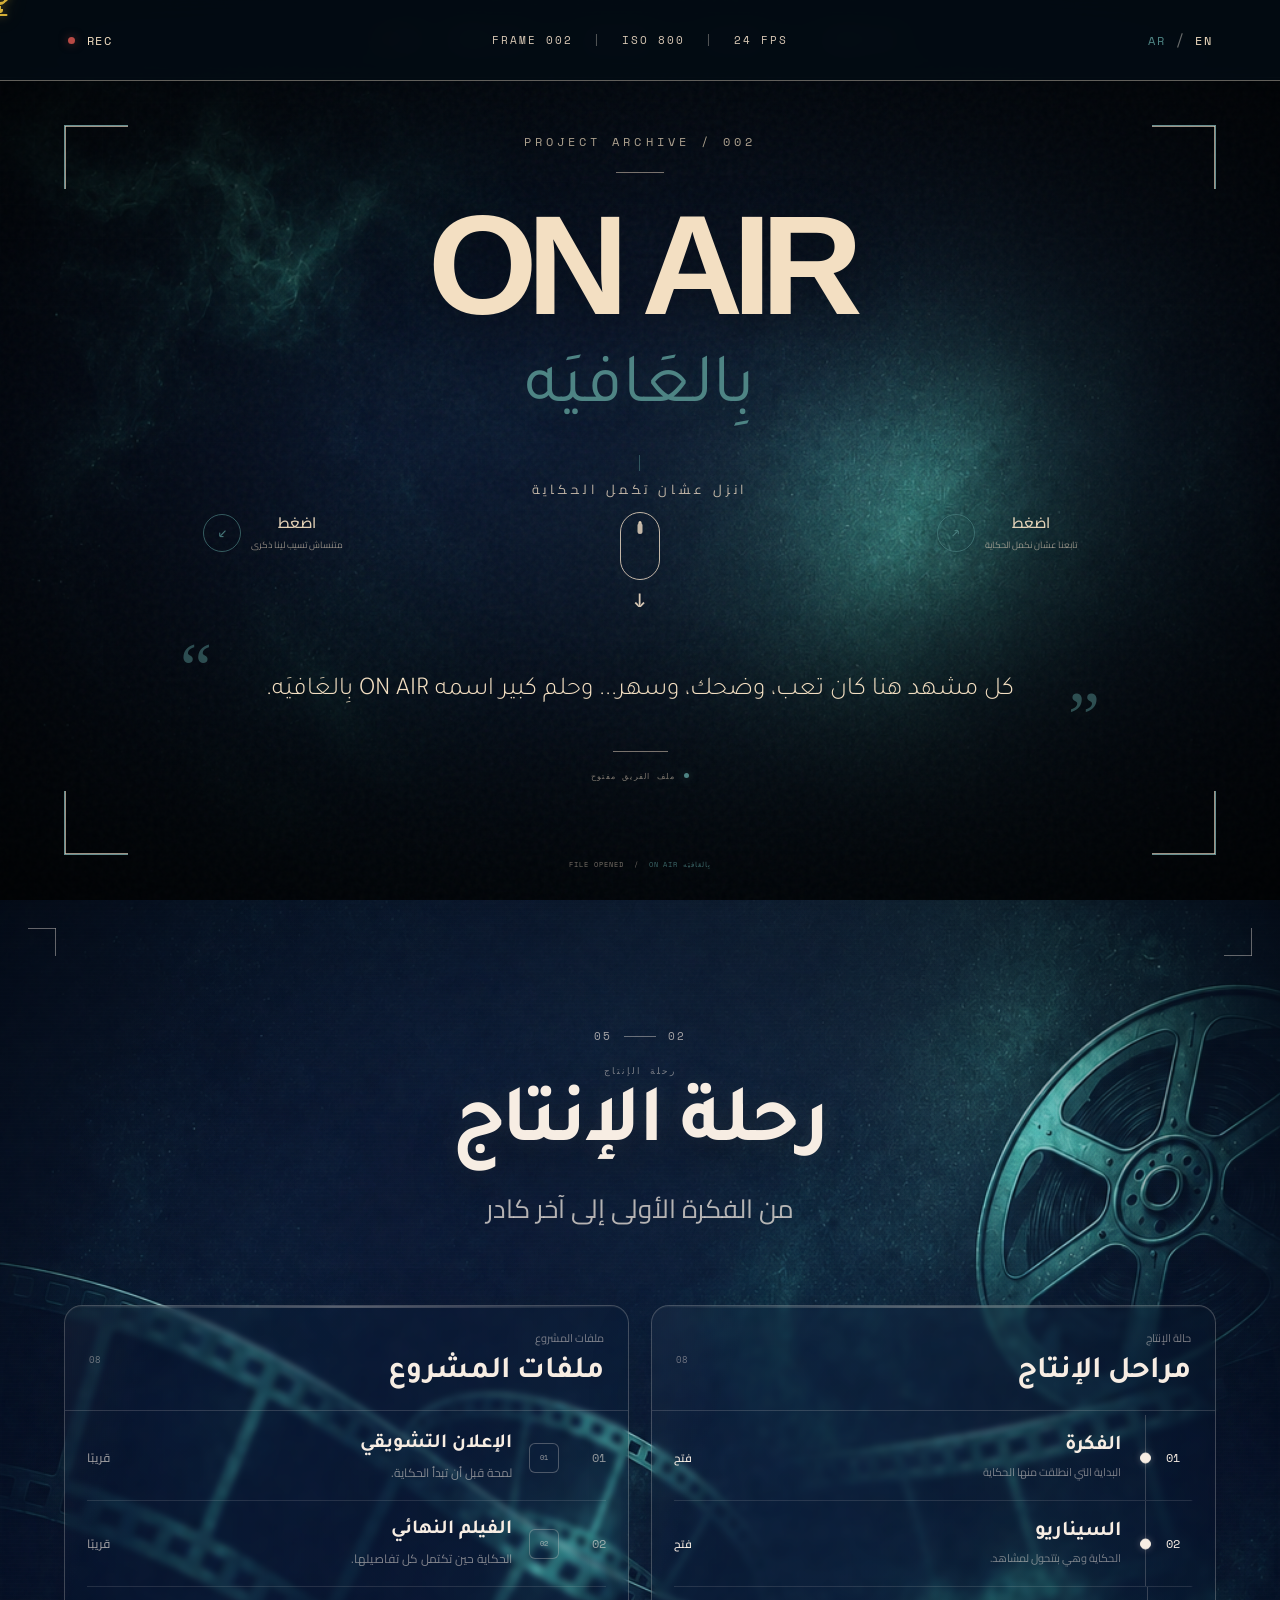
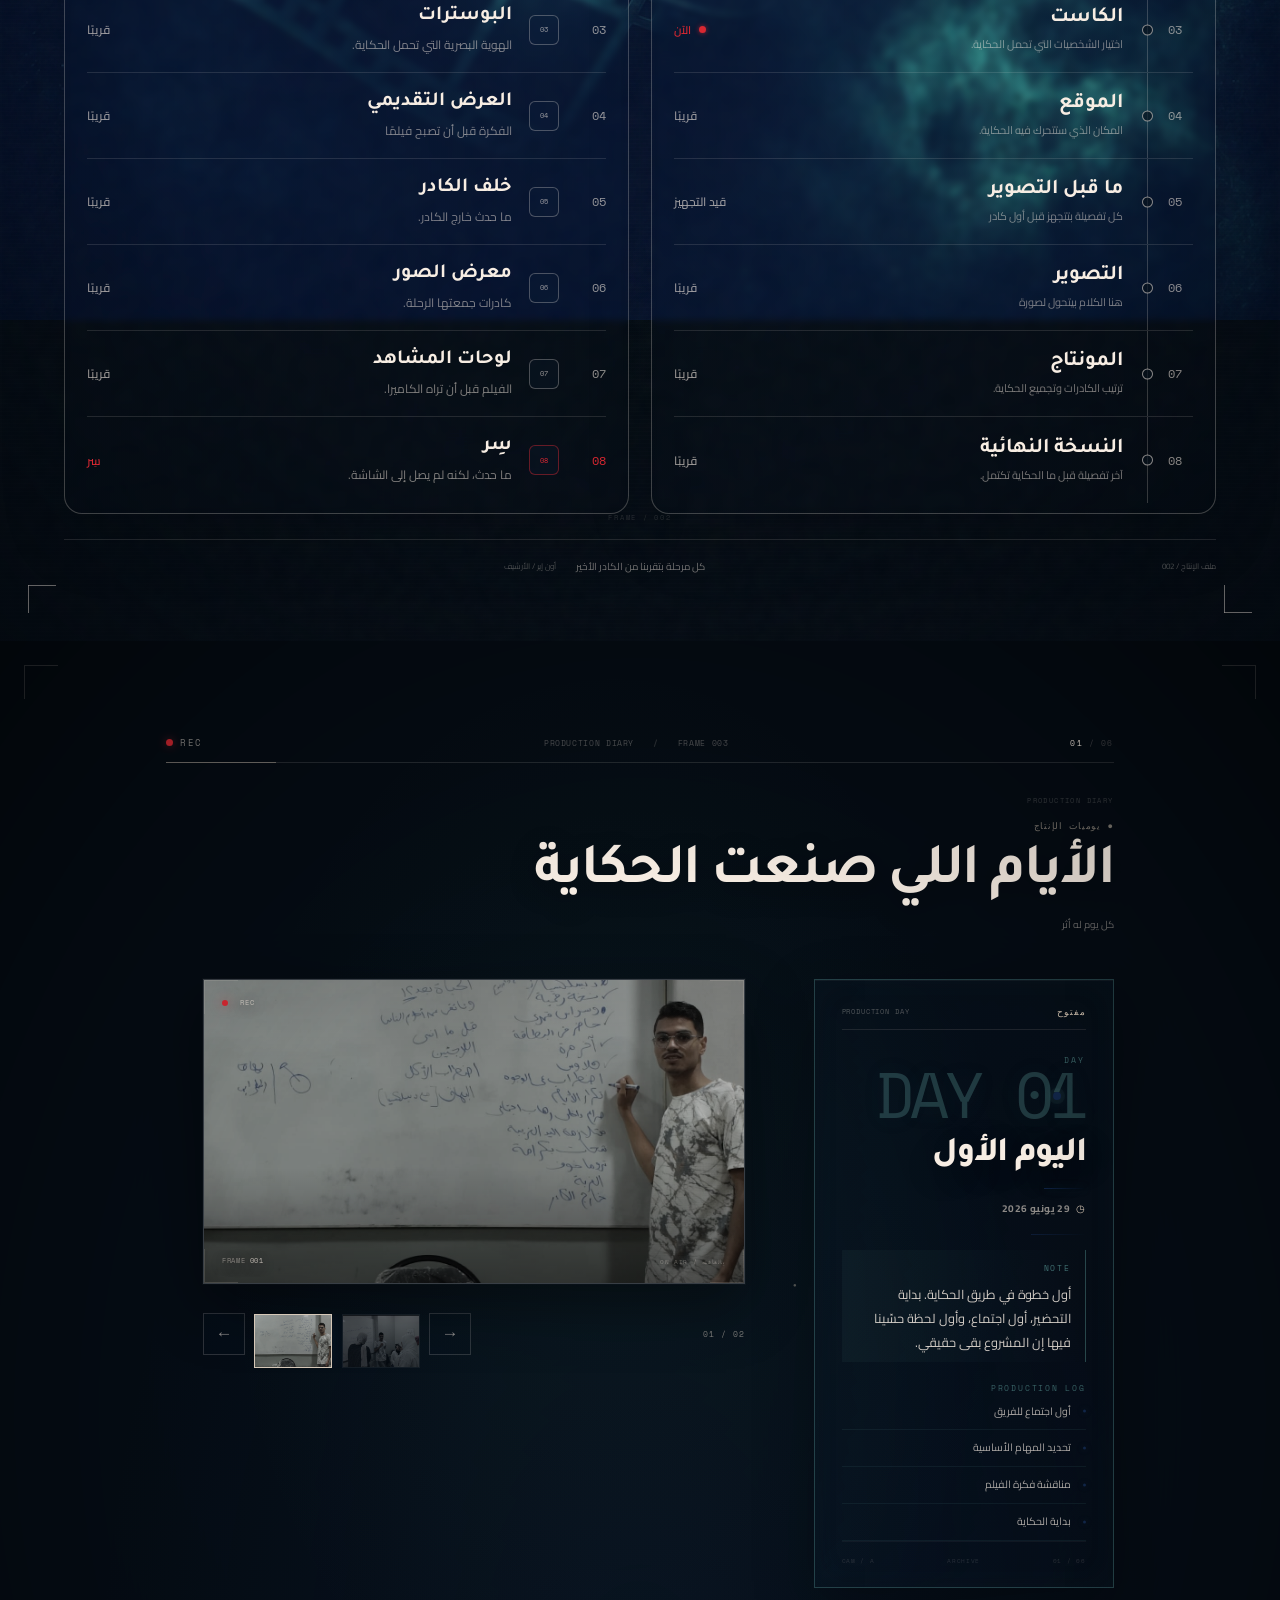
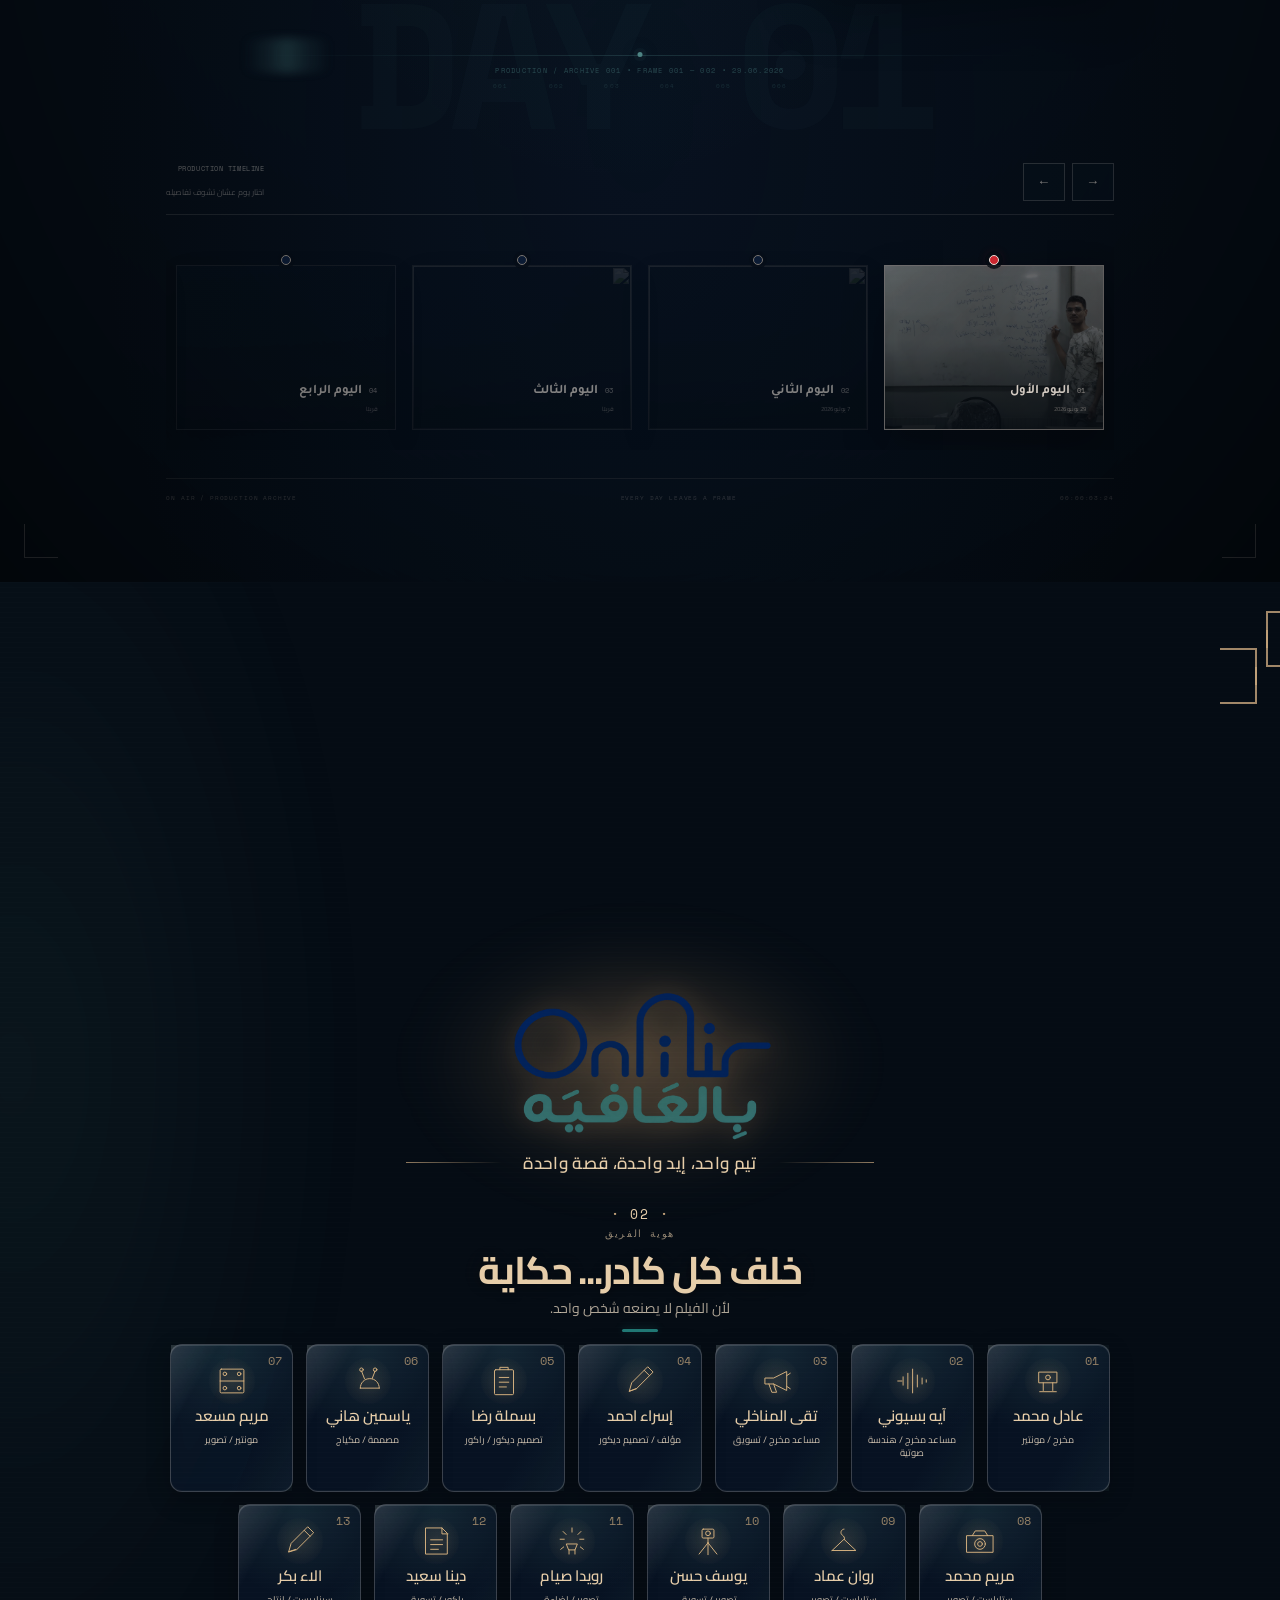
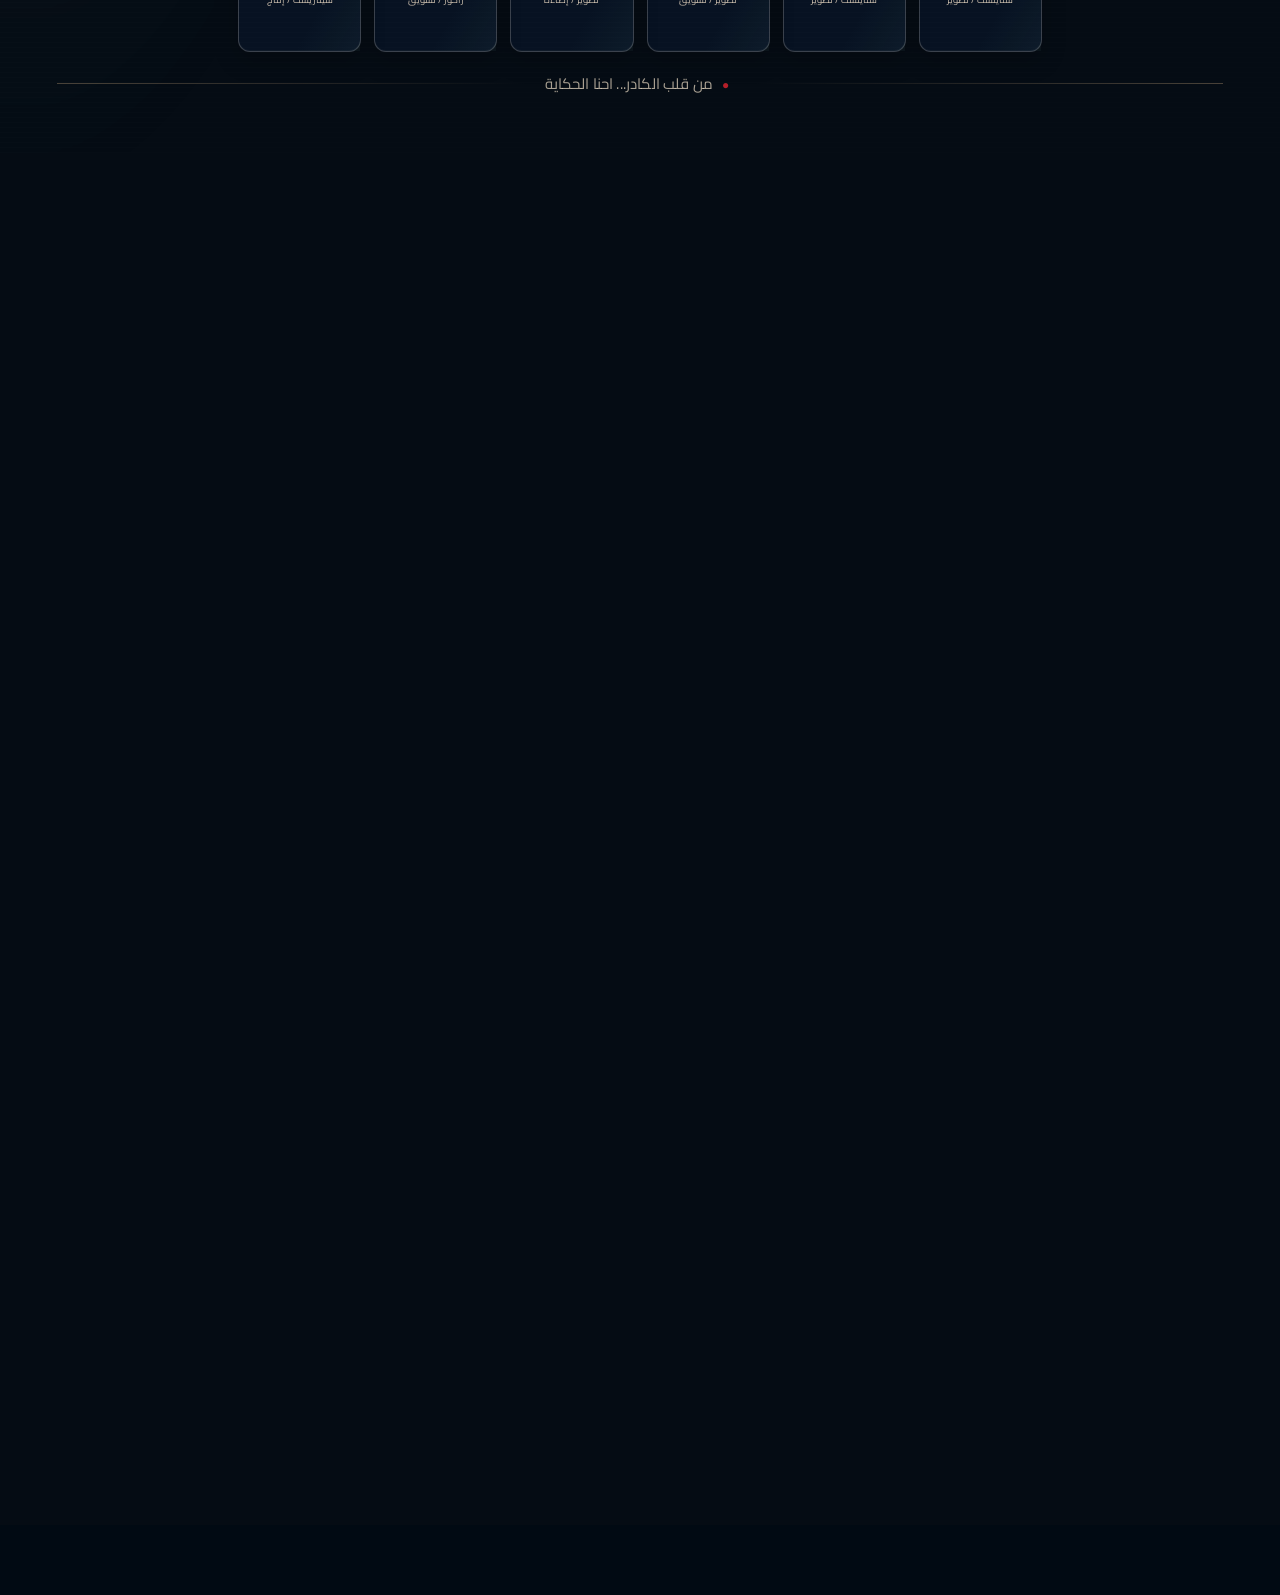
==== commit 945f6da8: "Update website" ====
--- a/archive.html
+++ b/archive.html
@@ -2510,6 +2510,25 @@
 
 </div>
 
+<button
+    id="stickySubmit"
+    class="sticky-submit"
+    type="submit"
+>
+    <span class="sticky-submit-icon">↗</span>
+    <span
+        data-ar="علّق الرسالة"
+        data-en="POST THE MESSAGE"
+    >
+        علّق الرسالة
+    </span>
+</button>
+
+<div
+    class="sticky-form-status"
+    id="stickyFormStatus"
+    aria-live="polite"
+></div>
 
     <div class="leave-mark-footer">
 
--- a/sticky-notes.css
+++ b/sticky-notes.css
@@ -2007,3 +2007,1156 @@
         transition: none !important;
     }
 }
+/* =========================================================
+   FIX — SHOW STICKY NOTES AFTER REVEAL
+========================================================= */
+
+.onair-sticky-note {
+    opacity: 0;
+    
+    transition:
+        opacity .65s ease,
+        transform .38s cubic-bezier(.16,1,.3,1),
+        box-shadow .38s ease,
+        filter .38s ease;
+}
+
+.onair-sticky-note.is-visible {
+    opacity: 1 !important;
+}
+
+/* =========================================================
+   ON AIR — CINEMATIC GUESTBOOK
+   FINAL OVERRIDE
+========================================================= */
+
+.leave-mark-section {
+    position: relative;
+    isolation: isolate;
+}
+
+/* ---------------------------------------------------------
+   CINEMATIC SECTION ATMOSPHERE
+--------------------------------------------------------- */
+
+.leave-mark-section::before {
+    content: "";
+
+    position: absolute;
+    inset: 0;
+
+    z-index: -2;
+
+    background:
+        radial-gradient(
+            ellipse at 50% 38%,
+            rgba(78,132,132,.11),
+            transparent 40%
+        ),
+        radial-gradient(
+            ellipse at 15% 68%,
+            rgba(199,168,107,.06),
+            transparent 30%
+        ),
+        linear-gradient(
+            180deg,
+            #07111D 0%,
+            #081522 48%,
+            #050C14 100%
+        );
+}
+
+.leave-mark-section::after {
+    content: "";
+
+    position: absolute;
+    inset: 0;
+
+    z-index: -1;
+    pointer-events: none;
+
+    background:
+        repeating-linear-gradient(
+            0deg,
+            transparent 0,
+            transparent 5px,
+            rgba(247,237,227,.012) 6px
+        );
+}
+
+
+/* ---------------------------------------------------------
+   INTRO — MORE CINEMATIC
+--------------------------------------------------------- */
+
+.leave-mark-intro {
+    position: relative;
+
+    width:
+        min(1180px, calc(100% - 60px));
+
+    margin:
+        0 auto 72px;
+}
+
+.leave-mark-index {
+    color:
+        rgba(199,168,107,.55) !important;
+}
+
+.leave-mark-eyebrow {
+    color:
+        rgba(78,132,132,.88) !important;
+}
+
+.leave-mark-title {
+    font-size:
+        clamp(48px, 6.5vw, 82px) !important;
+
+    font-weight:
+        800 !important;
+
+    letter-spacing:
+        -.055em !important;
+
+    text-shadow:
+        0 8px 45px rgba(0,0,0,.28);
+}
+
+.leave-mark-description {
+    color:
+        rgba(247,237,227,.58) !important;
+
+    max-width:
+        700px;
+}
+
+
+/* ---------------------------------------------------------
+   WALL — FILM SET FEEL
+--------------------------------------------------------- */
+
+.sticky-wall-wrapper {
+    position: relative;
+
+    min-height:
+        820px !important;
+
+    overflow: hidden;
+
+    background:
+        radial-gradient(
+            ellipse at center,
+            rgba(78,132,132,.09),
+            transparent 48%
+        ) !important;
+}
+
+.sticky-wall-wrapper::before {
+    content: "";
+
+    position: absolute;
+    inset: 0;
+
+    pointer-events: none;
+
+    background-image:
+        linear-gradient(
+            rgba(247,237,227,.018) 1px,
+            transparent 1px
+        ),
+        linear-gradient(
+            90deg,
+            rgba(247,237,227,.018) 1px,
+            transparent 1px
+        );
+
+    background-size:
+        70px 70px;
+
+    mask-image:
+        radial-gradient(
+            ellipse at center,
+            black 10%,
+            transparent 85%
+        );
+}
+
+.sticky-wall-wrapper::after {
+    content: "";
+
+    position: absolute;
+    inset: 0;
+
+    pointer-events: none;
+
+    background:
+        radial-gradient(
+            ellipse at center,
+            transparent 24%,
+            rgba(5,12,20,.12) 58%,
+            rgba(5,12,20,.72) 100%
+        );
+}
+
+.sticky-wall-info {
+    color:
+        rgba(247,237,227,.27) !important;
+}
+
+
+/* ---------------------------------------------------------
+   NOTE CONTAINER
+--------------------------------------------------------- */
+
+.sticky-notes-container {
+    inset:
+        60px
+        55px
+        105px !important;
+
+    overflow:
+        visible !important;
+}
+
+
+/* ---------------------------------------------------------
+   NOTES — BETTER PAPER
+--------------------------------------------------------- */
+
+.onair-sticky-note {
+    width:
+        208px !important;
+
+    min-height:
+        190px !important;
+
+    padding:
+        43px
+        23px
+        25px !important;
+
+    border: none !important;
+    border-radius: 1px !important;
+
+    box-shadow:
+        0 18px 28px rgba(0,0,0,.22),
+        0 30px 60px rgba(0,0,0,.18);
+
+    transition:
+        transform .38s cubic-bezier(.16,1,.3,1),
+        box-shadow .38s ease,
+        filter .38s ease;
+}
+
+
+/* ---------------------------------------------------------
+   PAPER TEXTURE
+--------------------------------------------------------- */
+
+.onair-sticky-note {
+    background-blend-mode:
+        multiply,
+        normal;
+}
+
+.onair-sticky-note .sticky-paper-content {
+    position: relative;
+    z-index: 3;
+}
+
+
+/* ---------------------------------------------------------
+   MESSAGE — CLEAR
+--------------------------------------------------------- */
+
+.onair-sticky-note .sticky-paper-content p {
+    margin: 0;
+
+    font-family:
+        "Cairo",
+        "Tajawal",
+        sans-serif;
+
+    font-size:
+        16px !important;
+
+    font-weight:
+        600 !important;
+
+    line-height:
+        1.82 !important;
+
+    letter-spacing:
+        -.02em !important;
+
+    overflow-wrap:
+        anywhere;
+
+    text-shadow:
+        0 1px 0 rgba(255,255,255,.05);
+}
+
+
+/* ---------------------------------------------------------
+   NAME — BIGGER
+--------------------------------------------------------- */
+
+.onair-sticky-note .sticky-author {
+    position: relative;
+    z-index: 4;
+
+    margin-top:
+        20px !important;
+
+    padding-top:
+        11px;
+
+    border-top:
+        1px solid rgba(17,37,72,.18);
+
+    font-family:
+        "Cairo",
+        "Tajawal",
+        sans-serif;
+
+    font-size:
+        12px !important;
+
+    line-height:
+        1.5;
+
+    font-weight:
+        800 !important;
+
+    opacity:
+        1 !important;
+
+    letter-spacing:
+        -.01em;
+}
+
+.sticky-note-navy .sticky-author,
+.sticky-note-dark .sticky-author,
+.sticky-note-red .sticky-author {
+    border-top-color:
+        rgba(247,237,227,.20);
+}
+
+
+/* ---------------------------------------------------------
+   MASKING TAPE
+--------------------------------------------------------- */
+
+.onair-sticky-note::before {
+    top:
+        -10px !important;
+
+    width:
+        78px !important;
+
+    height:
+        30px !important;
+
+    background:
+        linear-gradient(
+            90deg,
+            rgba(247,237,227,.52),
+            rgba(225,215,204,.88) 48%,
+            rgba(247,237,227,.55)
+        ) !important;
+
+    box-shadow:
+        0 3px 7px rgba(0,0,0,.16);
+
+    opacity:
+        .94 !important;
+}
+
+
+/* ---------------------------------------------------------
+   NOTE HOVER
+--------------------------------------------------------- */
+
+.onair-sticky-note:hover {
+    transform:
+        translateY(-8px)
+        rotate(0deg)
+        scale(1.045) !important;
+
+    filter:
+        brightness(1.035)
+        saturate(1.05);
+
+    box-shadow:
+        0 30px 50px rgba(0,0,0,.35),
+        0 44px 80px rgba(0,0,0,.22);
+}
+
+
+/* =========================================================
+   LEAVE YOUR MARK BUTTON
+========================================================= */
+
+.leave-note-button {
+    left:
+        50% !important;
+
+    bottom:
+        32px !important;
+
+    z-index:
+        250 !important;
+
+    min-width:
+        225px !important;
+
+    min-height:
+        52px;
+
+    padding:
+        12px 18px !important;
+
+    border:
+        1px solid rgba(199,168,107,.32) !important;
+
+    background:
+        linear-gradient(
+            135deg,
+            rgba(17,37,72,.92),
+            rgba(7,17,29,.96)
+        ) !important;
+
+    color:
+        #F7EDE3 !important;
+
+    box-shadow:
+        0 12px 35px rgba(0,0,0,.26);
+
+    backdrop-filter:
+        blur(16px);
+
+    font-size:
+        11px !important;
+
+    font-weight:
+        700;
+
+    letter-spacing:
+        .01em;
+}
+
+.leave-note-button:hover {
+    border-color:
+        rgba(199,168,107,.72) !important;
+
+    background:
+        linear-gradient(
+            135deg,
+            #112548,
+            #07111D
+        ) !important;
+
+    box-shadow:
+        0 18px 42px rgba(0,0,0,.34),
+        0 0 24px rgba(199,168,107,.07);
+}
+
+.leave-note-plus {
+    color:
+        #C7A86B;
+
+    font-size:
+        18px !important;
+}
+
+
+/* =========================================================
+   FORM PANEL
+========================================================= */
+
+.leave-note-panel {
+    padding:
+        22px !important;
+
+    background:
+        rgba(3,8,13,.84) !important;
+
+    backdrop-filter:
+        blur(18px);
+}
+
+.leave-note-panel form {
+    width:
+        min(520px, 100%) !important;
+
+    max-height:
+        calc(100dvh - 40px);
+
+    overflow-y:
+        auto;
+
+    padding:
+        34px !important;
+
+    border:
+        1px solid rgba(199,168,107,.16);
+
+    background:
+        linear-gradient(
+            145deg,
+            #0D1D2E,
+            #07111D 72%,
+            #050C14
+        ) !important;
+
+    box-shadow:
+        0 35px 100px rgba(0,0,0,.62),
+        0 0 0 1px rgba(247,237,227,.025);
+
+    scrollbar-width:
+        thin;
+}
+
+
+/* علامة سينمائية فوق الفورم */
+
+.leave-note-panel form::before {
+    content:
+        "ON AIR / COMMUNITY ARCHIVE";
+
+    display:
+        block;
+
+    margin-bottom:
+        18px;
+
+    color:
+        rgba(199,168,107,.62);
+
+    font-family:
+        "Space Mono",
+        monospace;
+
+    font-size:
+        8px;
+
+    letter-spacing:
+        .16em;
+
+    direction:
+        ltr;
+}
+
+
+/* ---------------------------------------------------------
+   INPUTS
+--------------------------------------------------------- */
+
+.leave-note-panel input:not([type="hidden"]),
+.leave-note-panel textarea {
+    border:
+        1px solid rgba(247,237,227,.12) !important;
+
+    background:
+        rgba(247,237,227,.035) !important;
+
+    color:
+        #F7EDE3 !important;
+
+    border-radius:
+        1px;
+
+    font-size:
+        14px !important;
+}
+
+.leave-note-panel input:not([type="hidden"]) {
+    min-height:
+        48px;
+}
+
+.leave-note-panel textarea {
+    min-height:
+        145px !important;
+}
+
+.leave-note-panel input:focus,
+.leave-note-panel textarea:focus {
+    border-color:
+        rgba(78,132,132,.82) !important;
+
+    box-shadow:
+        0 0 0 2px rgba(78,132,132,.08);
+}
+
+
+/* ---------------------------------------------------------
+   LABELS
+--------------------------------------------------------- */
+
+.leave-note-panel label {
+    color:
+        rgba(247,237,227,.62) !important;
+
+    font-size:
+        9px !important;
+}
+
+
+/* =========================================================
+   COLOR PICKER
+========================================================= */
+
+.sticky-color-picker {
+    gap:
+        12px !important;
+
+    margin:
+        19px 0 20px !important;
+}
+
+.sticky-color-option {
+    width:
+        30px !important;
+
+    height:
+        30px !important;
+
+    border:
+        1px solid rgba(247,237,227,.22) !important;
+
+    box-shadow:
+        inset 0 0 0 1px rgba(0,0,0,.06);
+
+    transition:
+        transform .2s ease,
+        box-shadow .2s ease;
+}
+
+.sticky-color-option:hover {
+    transform:
+        scale(1.08);
+}
+
+.sticky-color-option[data-color="teal"] {
+    background:
+        #4E8484 !important;
+}
+
+.sticky-color-option[data-color="red"] {
+    background:
+        #D92832 !important;
+}
+
+.sticky-color-option[data-color="gold"] {
+    background:
+        #C7A86B !important;
+}
+
+.sticky-color-option.is-selected {
+    box-shadow:
+        0 0 0 2px #07111D,
+        0 0 0 3px #C7A86B !important;
+}
+
+
+/* =========================================================
+   REAL SUBMIT BUTTON
+========================================================= */
+
+.sticky-submit {
+    position:
+        relative;
+
+    width:
+        100%;
+
+    min-height:
+        52px;
+
+    margin-top:
+        6px;
+
+    padding:
+        13px 17px !important;
+
+    display:
+        flex;
+
+    align-items:
+        center;
+
+    justify-content:
+        center;
+
+    gap:
+        12px;
+
+    border:
+        1px solid rgba(199,168,107,.50) !important;
+
+    background:
+        linear-gradient(
+            135deg,
+            #C7A86B,
+            #A98A50
+        ) !important;
+
+    color:
+        #07111D !important;
+
+    font-family:
+        "Cairo",
+        sans-serif;
+
+    font-size:
+        13px !important;
+
+    font-weight:
+        800 !important;
+
+    cursor:
+        pointer;
+
+    overflow:
+        hidden;
+
+    transition:
+        transform .25s ease,
+        box-shadow .25s ease,
+        filter .25s ease;
+}
+
+.sticky-submit::before {
+    content:
+        "";
+
+    position:
+        absolute;
+
+    inset:
+        0;
+
+    background:
+        linear-gradient(
+            110deg,
+            transparent 15%,
+            rgba(255,255,255,.25) 48%,
+            transparent 78%
+        );
+
+    transform:
+        translateX(-120%);
+
+    transition:
+        transform .65s ease;
+}
+
+.sticky-submit:hover::before {
+    transform:
+        translateX(120%);
+}
+
+.sticky-submit:hover {
+    transform:
+        translateY(-2px);
+
+    filter:
+        brightness(1.05);
+
+    box-shadow:
+        0 12px 30px rgba(0,0,0,.28),
+        0 0 25px rgba(199,168,107,.14);
+}
+
+.sticky-submit:disabled {
+    opacity:
+        .5 !important;
+
+    transform:
+        none;
+}
+
+.sticky-submit-icon {
+    font-family:
+        "Space Mono",
+        monospace;
+
+    font-size:
+        16px;
+}
+
+
+/* ---------------------------------------------------------
+   STATUS
+--------------------------------------------------------- */
+
+.sticky-form-status {
+    min-height:
+        24px;
+
+    margin-top:
+        11px !important;
+
+    color:
+        rgba(247,237,227,.50) !important;
+
+    font-size:
+        10px !important;
+
+    text-align:
+        center;
+}
+
+.sticky-form-status.success {
+    color:
+        #4E8484 !important;
+}
+
+.sticky-form-status.error {
+    color:
+        #D92832 !important;
+}
+
+
+/* =========================================================
+   MOBILE — PROPER LAYOUT
+========================================================= */
+
+@media (max-width: 700px) {
+
+    .leave-mark-section {
+        padding:
+            82px 0 80px !important;
+    }
+
+    .leave-mark-intro {
+        width:
+            calc(100% - 30px);
+
+        margin-bottom:
+            42px;
+    }
+
+    .leave-mark-title {
+        font-size:
+            clamp(35px, 11vw, 54px) !important;
+    }
+
+    .leave-mark-description {
+        margin-top:
+            18px;
+
+        font-size:
+            12px !important;
+
+        line-height:
+            1.9;
+    }
+
+    /* -----------------------------
+       WALL
+    ----------------------------- */
+
+    .sticky-wall-wrapper {
+        min-height:
+            920px !important;
+    }
+
+    .sticky-wall-info-left {
+        left:
+            15px !important;
+
+        top:
+            14px !important;
+    }
+
+    .sticky-wall-info-right {
+        right:
+            15px !important;
+
+        top:
+            14px !important;
+    }
+
+    .sticky-wall-info-bottom {
+        bottom:
+            85px !important;
+
+        font-size:
+            6px;
+    }
+
+    /* -----------------------------
+       NOTES
+    ----------------------------- */
+
+    .sticky-notes-container {
+        inset:
+            50px
+            0
+            100px !important;
+
+        overflow:
+            visible !important;
+    }
+
+    .onair-sticky-note {
+        width:
+            calc((100vw - 45px) / 2) !important;
+
+        max-width:
+            170px !important;
+
+        min-height:
+            155px !important;
+
+        padding:
+            36px
+            13px
+            16px !important;
+
+        touch-action:
+            none;
+    }
+
+    .onair-sticky-note .sticky-paper-content p {
+        font-size:
+            clamp(11px, 3.5vw, 14px) !important;
+
+        line-height:
+            1.7 !important;
+    }
+
+    .onair-sticky-note .sticky-author {
+        margin-top:
+            12px !important;
+
+        padding-top:
+            8px;
+
+        font-size:
+            clamp(9px, 2.8vw, 11px) !important;
+    }
+
+    .onair-sticky-note::before {
+        width:
+            61px !important;
+
+        height:
+            24px !important;
+
+        top:
+            -8px !important;
+    }
+
+    /* -----------------------------
+       TWO-COLUMN MOBILE GRID
+    ----------------------------- */
+
+    .onair-sticky-note:nth-child(1) {
+        left:
+            2% !important;
+
+        top:
+            2% !important;
+    }
+
+    .onair-sticky-note:nth-child(2) {
+        left:
+            53% !important;
+
+        top:
+            2% !important;
+    }
+
+    .onair-sticky-note:nth-child(3) {
+        left:
+            2% !important;
+
+        top:
+            27% !important;
+    }
+
+    .onair-sticky-note:nth-child(4) {
+        left:
+            53% !important;
+
+        top:
+            27% !important;
+    }
+
+    .onair-sticky-note:nth-child(5) {
+        left:
+            2% !important;
+
+        top:
+            52% !important;
+    }
+
+    .onair-sticky-note:nth-child(6) {
+        left:
+            53% !important;
+
+        top:
+            52% !important;
+    }
+
+    .onair-sticky-note:nth-child(7) {
+        left:
+            2% !important;
+
+        top:
+            77% !important;
+    }
+
+    .onair-sticky-note:nth-child(8) {
+        left:
+            53% !important;
+
+        top:
+            77% !important;
+    }
+
+    /* -----------------------------
+       ADD BUTTON
+    ----------------------------- */
+
+    .leave-note-button {
+        width:
+            calc(100% - 38px) !important;
+
+        min-width:
+            0 !important;
+
+        bottom:
+            22px !important;
+
+        min-height:
+            50px;
+
+        font-size:
+            11px !important;
+    }
+
+    /* -----------------------------
+       FORM
+    ----------------------------- */
+
+    .leave-note-panel {
+        padding:
+            12px !important;
+    }
+
+    .leave-note-panel form {
+        width:
+            100% !important;
+
+        max-height:
+            calc(100dvh - 24px) !important;
+
+        padding:
+            22px 17px 18px !important;
+    }
+
+    .form-heading {
+        margin-bottom:
+            20px !important;
+    }
+
+    .leave-note-panel label {
+        margin:
+            14px 0 7px !important;
+    }
+
+    .leave-note-panel input:not([type="hidden"]),
+    .leave-note-panel textarea {
+        font-size:
+            13px !important;
+    }
+
+    .leave-note-panel textarea {
+        min-height:
+            105px !important;
+        max-height:
+            145px;
+    }
+
+    .sticky-color-picker {
+        flex-wrap:
+            wrap;
+
+        gap:
+            10px !important;
+
+        margin:
+            14px 0 17px !important;
+    }
+
+    .sticky-color-option {
+        width:
+            28px !important;
+
+        height:
+            28px !important;
+    }
+
+    .sticky-submit {
+        min-height:
+            50px;
+
+        font-size:
+            12px !important;
+    }
+}
+
+
+/* =========================================================
+   SMALL PHONES
+========================================================= */
+
+@media (max-width: 380px) {
+
+    .sticky-wall-wrapper {
+        min-height:
+            900px !important;
+    }
+
+    .onair-sticky-note {
+        width:
+            calc((100vw - 35px) / 2) !important;
+
+        max-width:
+            158px !important;
+
+        min-height:
+            145px !important;
+
+        padding:
+            34px
+            11px
+            13px !important;
+    }
+
+    .onair-sticky-note .sticky-paper-content p {
+        font-size:
+            11px !important;
+
+        line-height:
+            1.63 !important;
+    }
+
+    .onair-sticky-note .sticky-author {
+        font-size:
+            9px !important;
+    }
+
+    .onair-sticky-note::before {
+        width:
+            55px !important;
+
+        height:
+            21px !important;
+    }
+}
